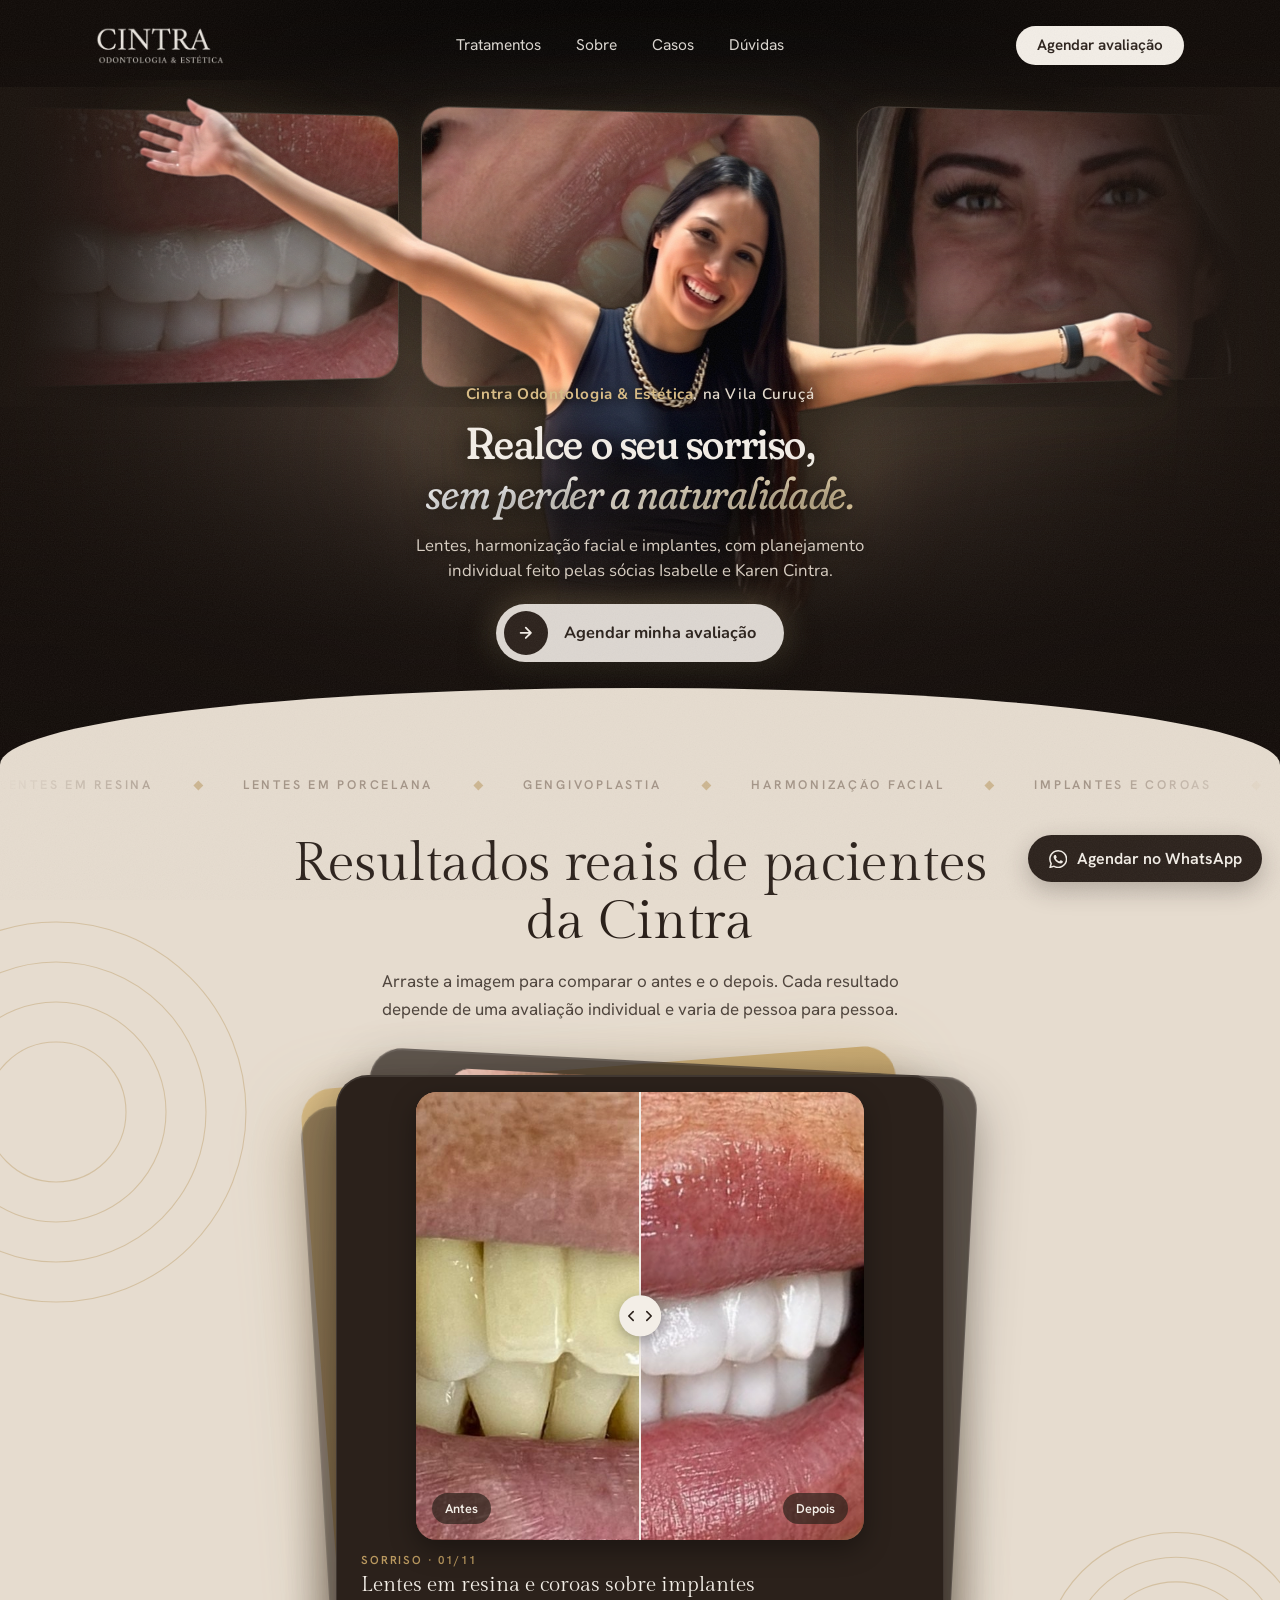
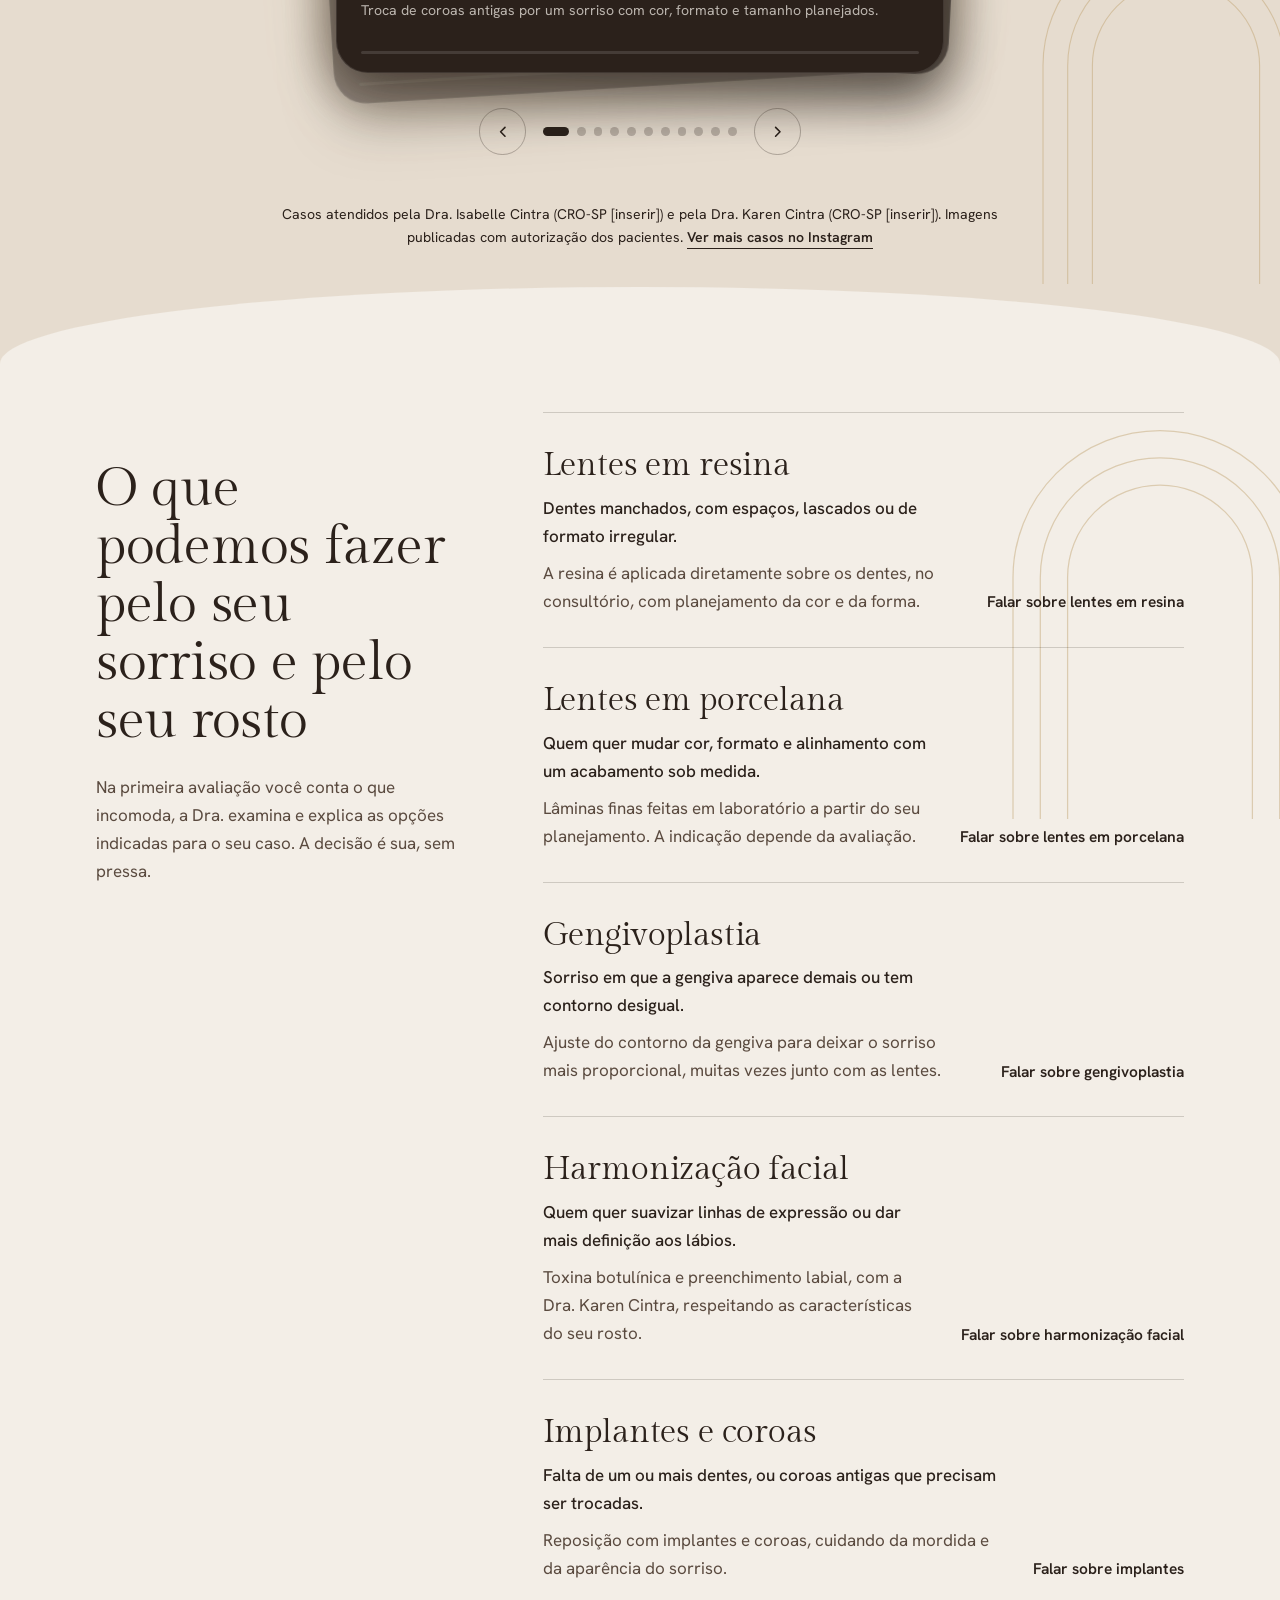
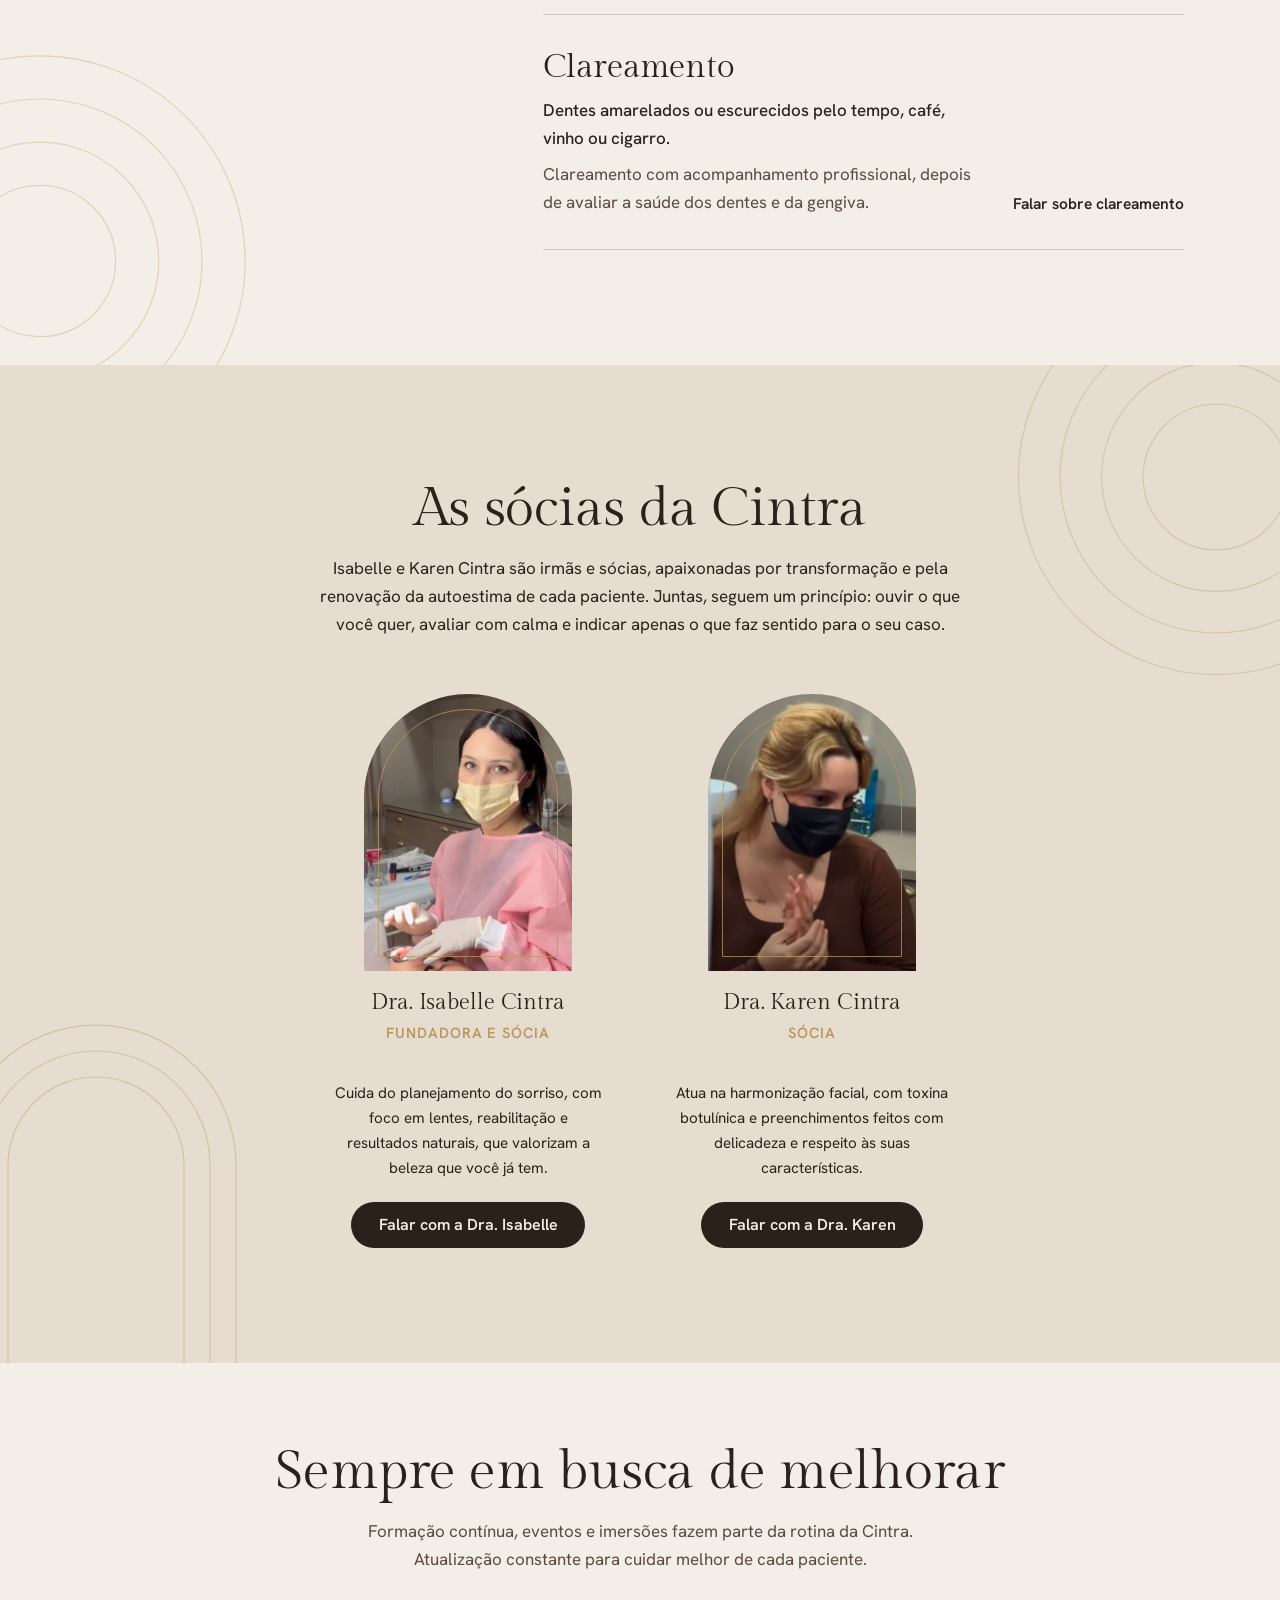
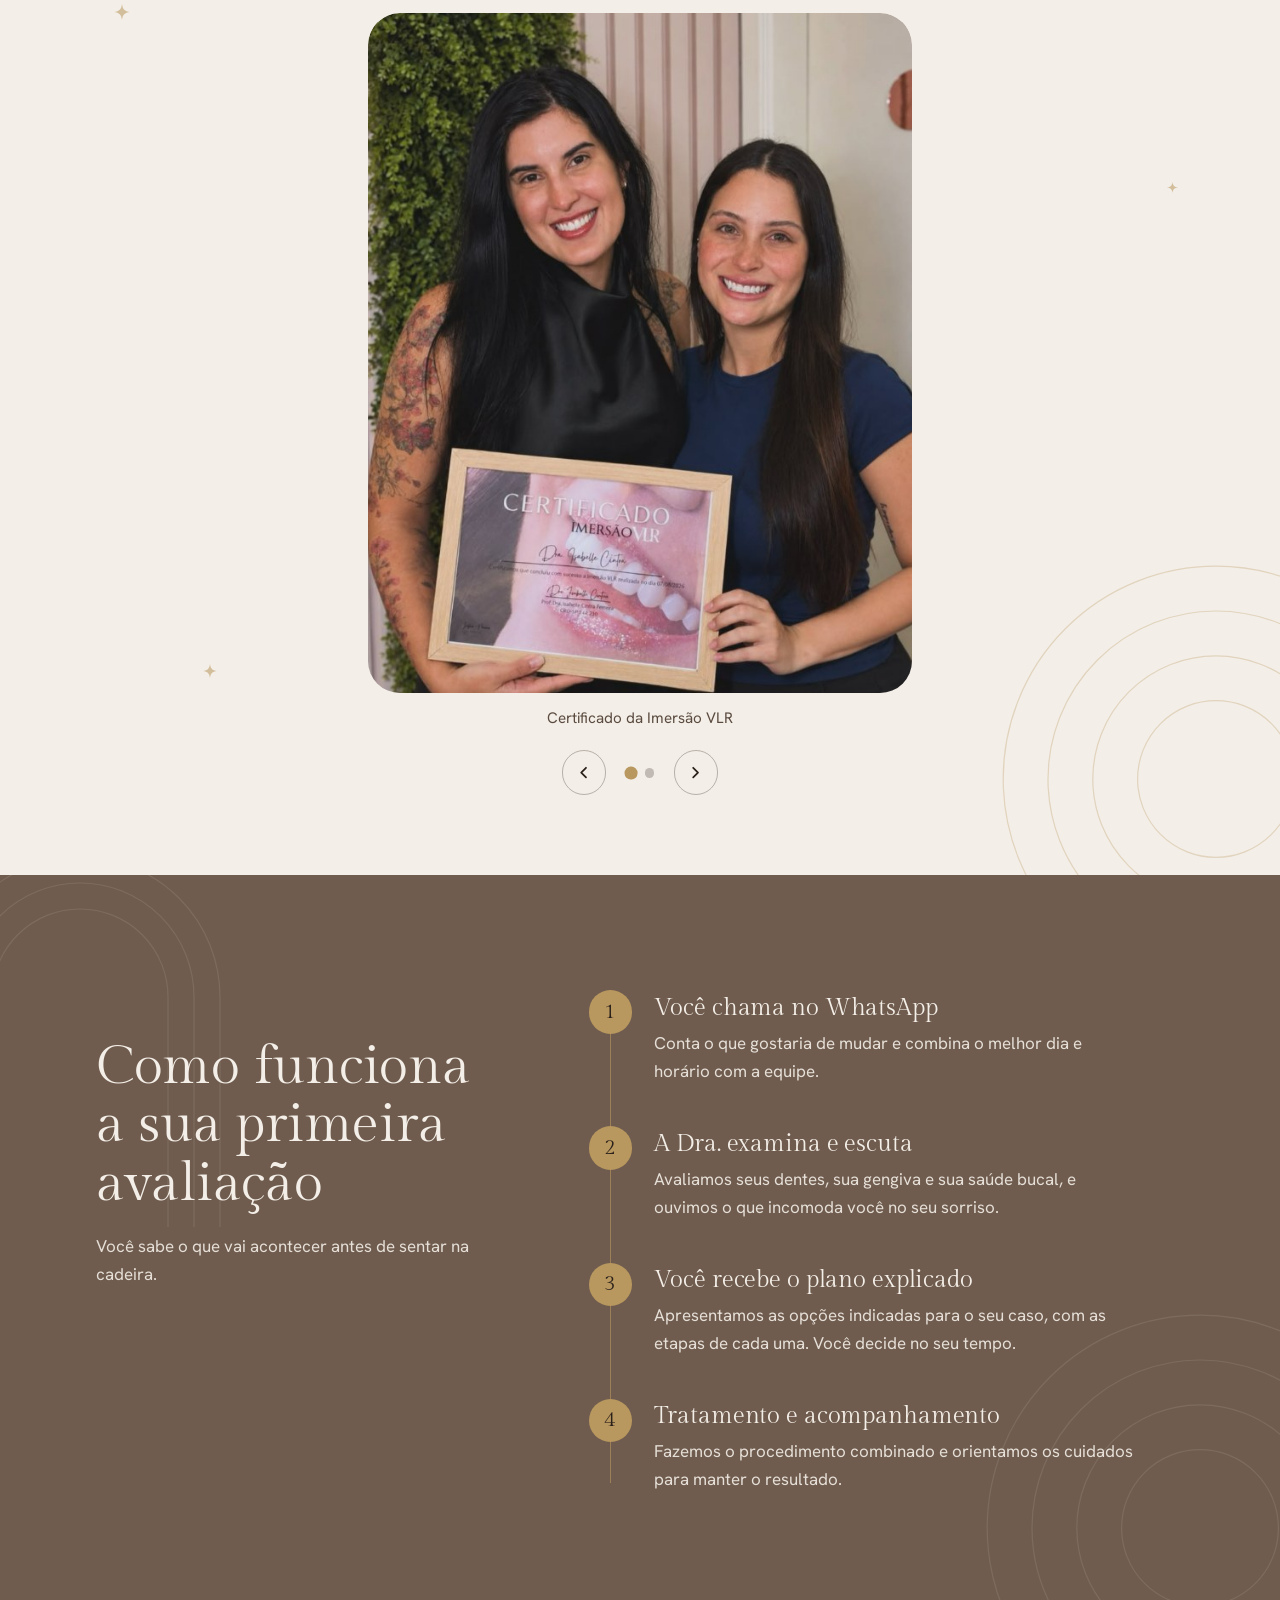
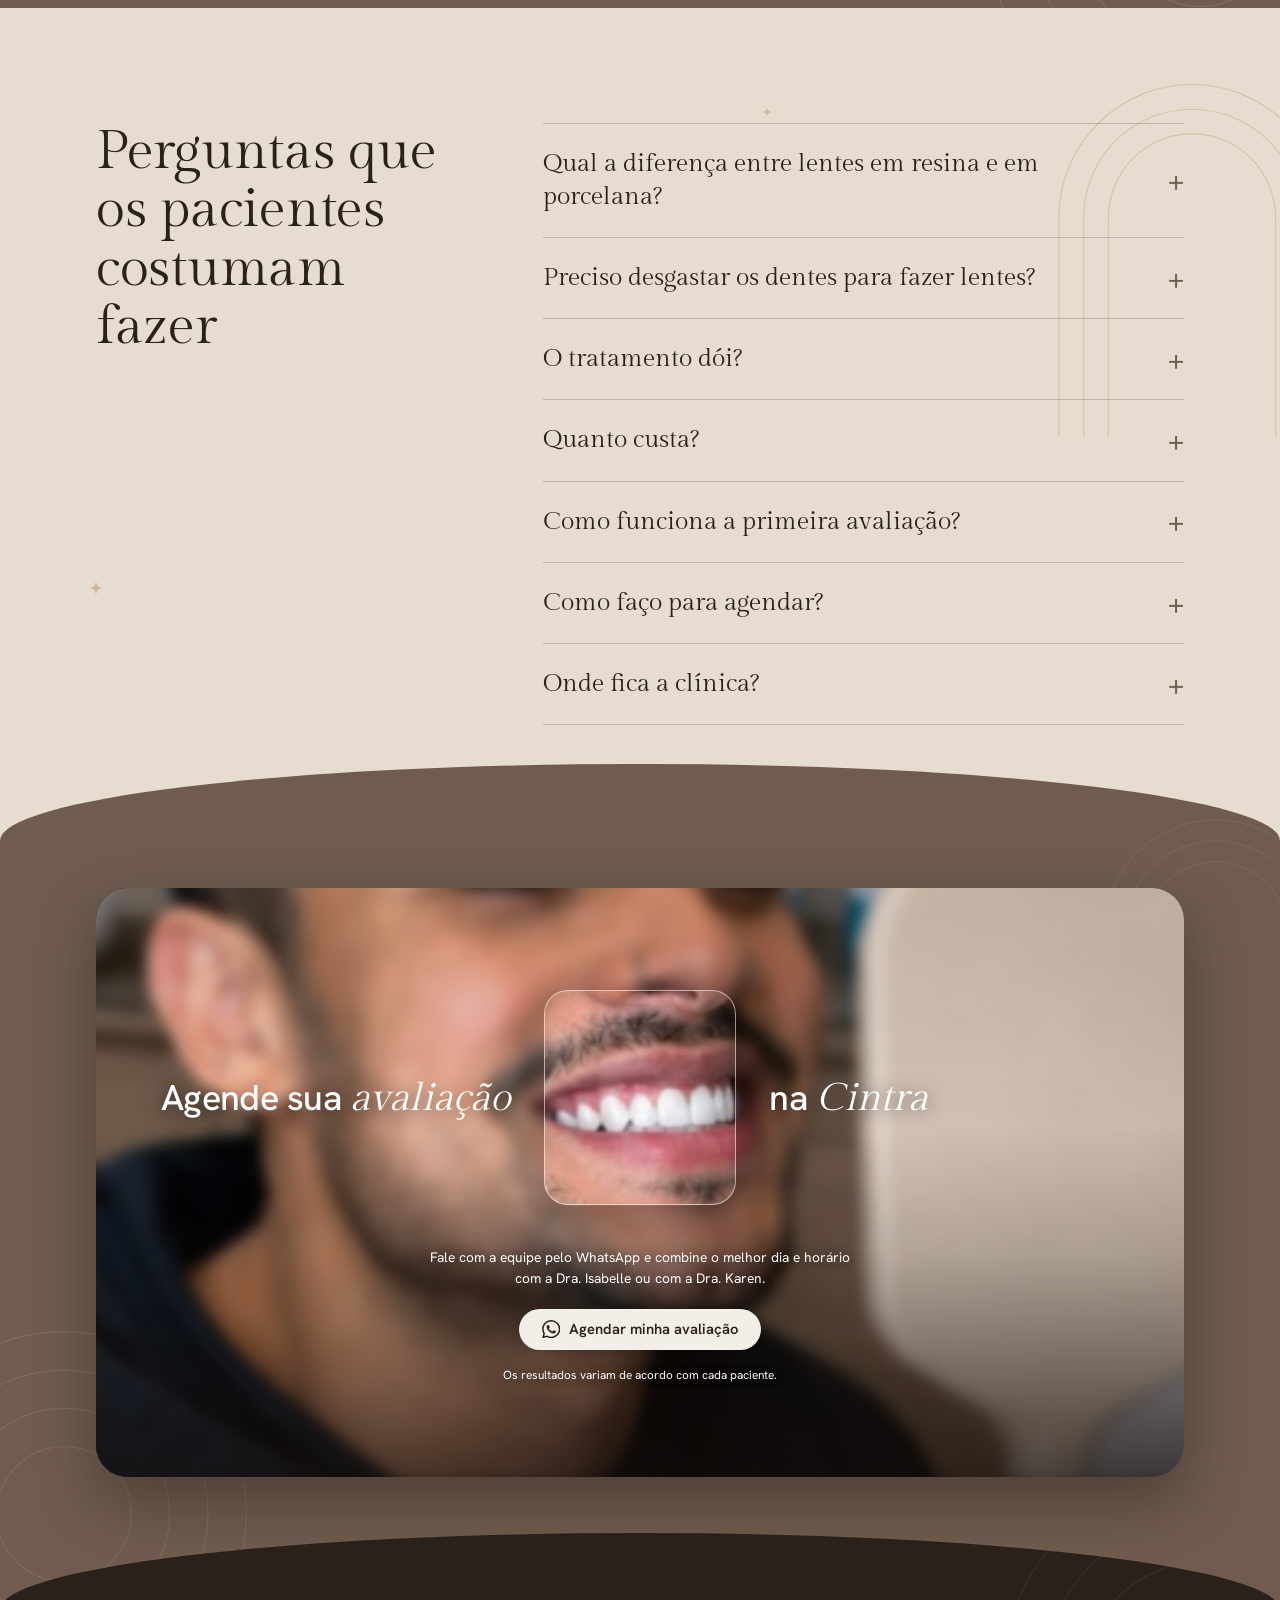
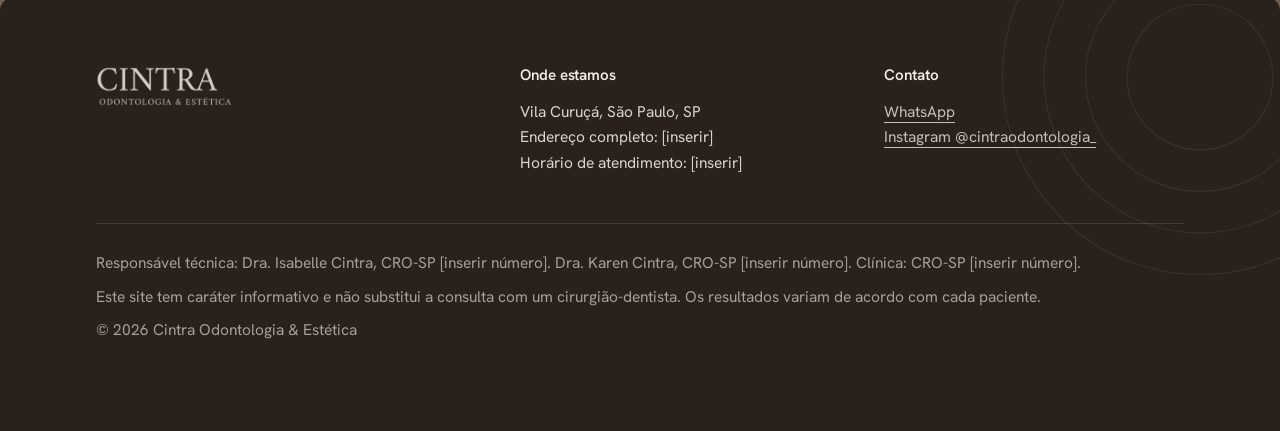
==== index.html @ e8915483 "Add files via upload" ====
<!doctype html>
<html lang="pt-BR">
<head>
<meta charset="utf-8">
<meta name="viewport" content="width=device-width, initial-scale=1">
<title>Cintra Odontologia | Lentes, harmonização e implantes na Vila Curuçá, SP</title>
<meta name="description" content="Cintra Odontologia & Estética na Vila Curuçá, São Paulo. Lentes em resina e porcelana, harmonização facial, implantes e clareamento com a Dra. Isabelle Cintra.">
<meta name="theme-color" content="#6F5C4E">
<meta property="og:title" content="Cintra Odontologia | Lentes, harmonização e implantes">
<meta property="og:description" content="Realce o seu sorriso sem perder a naturalidade. Agende sua avaliação pelo WhatsApp.">
<meta property="og:type" content="website">
<link rel="icon" href="data:image/svg+xml,%3Csvg xmlns='http://www.w3.org/2000/svg' viewBox='0 0 64 64'%3E%3Crect width='64' height='64' rx='32' fill='%236F5C4E'/%3E%3Ctext x='32' y='43' font-size='34' text-anchor='middle' fill='%23F3EEE7' font-family='Georgia,serif'%3EC%3C/text%3E%3C/svg%3E">
<link rel="preconnect" href="https://fonts.googleapis.com">
<link rel="preconnect" href="https://fonts.gstatic.com" crossorigin>
<link href="https://fonts.googleapis.com/css2?family=Gilda+Display&family=Hanken+Grotesk:wght@400;500;600&family=Fraunces:ital,opsz,wght,SOFT@0,9..144,400..600,100;1,9..144,400..500,100&family=Nunito:wght@400;600;700&display=swap" rel="stylesheet">

<script type="application/ld+json">
{
  "@context": "https://schema.org",
  "@type": "Dentist",
  "name": "Cintra Odontologia & Estética",
  "description": "Clínica odontológica com foco em lentes em resina e porcelana, harmonização facial, implantes e clareamento.",
  "founder": { "@type": "Person", "name": "Isabelle Cintra" },
  "employee": [{ "@type": "Person", "name": "Isabelle Cintra", "jobTitle": "Fundadora e sócia" }, { "@type": "Person", "name": "Karen Cintra", "jobTitle": "Sócia" }],
  "address": {
    "@type": "PostalAddress",
    "addressLocality": "São Paulo",
    "addressRegion": "SP",
    "addressCountry": "BR"
  },
  "areaServed": "Vila Curuçá, São Paulo",
  "sameAs": ["https://www.instagram.com/cintraodontologia_/"]
}
</script>

<style>
:root{
  --ivory:#F3EEE7;
  --sand:#E6DCCF;
  --mocha:#6F5C4E;
  --taupe:#8B7765;
  --cocoa:#2B211B;
  --cocoa-soft:#5A4A3F;
  --gold:#B9985F;
  --curve:clamp(2rem, 6vw, 5rem);
  --gutter:clamp(1.25rem, 5vw, 4rem);
  --max:76rem;
  --serif:"Gilda Display", Georgia, "Times New Roman", serif;
  --sans:"Hanken Grotesk", system-ui, -apple-system, "Segoe UI", sans-serif;
}
*{box-sizing:border-box;margin:0;padding:0}
html{scroll-behavior:smooth;-webkit-text-size-adjust:100%}
body{
  font-family:var(--sans);
  font-size:1.0625rem;
  line-height:1.65;
  color:var(--cocoa);
  background:var(--ivory);
  -webkit-font-smoothing:antialiased;
}
img,svg{display:block;max-width:100%}
a{color:inherit}
ul,ol{list-style:none}
:focus-visible{outline:2px solid var(--gold);outline-offset:3px;border-radius:4px}

.wrap{width:100%;max-width:var(--max);margin-inline:auto;padding-inline:var(--gutter)}
h1,h2,h3{font-family:var(--serif);font-weight:400;letter-spacing:-0.005em}
h2{font-size:clamp(2rem, 4.2vw, 3.5rem);line-height:1.08}
h3{line-height:1.2}

/* Botões */
.btn{
  display:inline-flex;align-items:center;justify-content:center;gap:.6rem;
  padding:.95rem 1.7rem;border-radius:999px;
  font:600 1rem/1 var(--sans);text-decoration:none;
  transition:transform .2s ease, background-color .2s ease, color .2s ease;
}
.btn:active{transform:scale(.97)}
.btn-light{background:var(--ivory);color:var(--cocoa)}
.btn-light:hover{background:#fff}
.btn-dark{background:var(--cocoa);color:var(--ivory)}
.btn-dark:hover{background:#40322a}
.btn svg{width:1.15rem;height:1.15rem;fill:currentColor}
.textlink{
  font-weight:600;text-decoration:none;
  background:linear-gradient(currentColor,currentColor) 0 100%/100% 1px no-repeat;
  padding-bottom:.2rem;transition:background-size .25s ease;
}
.textlink:hover{background-size:0 1px;background-position:100% 100%}

/* Cabeçalho */
.site-header{position:absolute;inset:0 0 auto 0;z-index:5;color:var(--ivory)}
.site-header .wrap{display:flex;align-items:center;justify-content:space-between;padding-block:1.6rem}
.brand{text-decoration:none;display:flex;flex-direction:column;line-height:1}
.brand img{display:block;width:8rem;height:auto}
.nav{display:none;gap:2.2rem;font-size:.97rem}
.nav a{text-decoration:none;opacity:.9}
.nav a:hover{opacity:1;text-decoration:underline;text-underline-offset:.35rem}
@media(min-width:900px){.nav{display:flex}}
.site-header .btn{padding:.75rem 1.3rem;font-size:.95rem}
@media(max-width:480px){
  .brand img{width:6.6rem}
  .site-header .btn{padding:.7rem 1rem;font-size:.88rem}
}

/* Hero (vitrine) */
.hero{
  --glow:#D9BC85;
  position:relative;--pw:clamp(760px,84vw,1500px);--lift:5rem;min-height:calc(var(--pw)*.5625 + var(--lift) + 5rem);display:flex;flex-direction:column;justify-content:flex-end;align-items:center;
  background:linear-gradient(180deg,#000 0%,rgba(0,0,0,.9) 7%,rgba(0,0,0,.45) 20%,rgba(0,0,0,0) 42%),radial-gradient(circle at 50% 22%,#43342A 0%,#2B211B 55%,#1A130F 100%);
  color:var(--ivory);overflow:hidden;
  padding:0 0 calc(var(--curve) + 1.6rem);
  isolation:isolate;
}
.hero-vignette{position:absolute;inset:0;z-index:4;pointer-events:none;background:radial-gradient(circle at center,transparent 30%,rgba(20,13,9,.75) 85%)}
.hero-lines{position:absolute;inset:0;z-index:1;pointer-events:none;opacity:.5;
  background-image:linear-gradient(rgba(243,238,231,.035) 1px,transparent 1px),linear-gradient(90deg,rgba(243,238,231,.035) 1px,transparent 1px);
  background-size:64px 64px;-webkit-mask-image:radial-gradient(ellipse at 50% 45%,#000 15%,transparent 70%);mask-image:radial-gradient(ellipse at 50% 45%,#000 15%,transparent 70%)}
.hero-cards{position:absolute;bottom:calc(var(--pw)*.5625*.46 + var(--lift));left:0;width:100%;height:20rem;z-index:2;perspective:1200px;overflow:hidden;display:flex;align-items:center}
.hero-cards::before,.hero-cards::after{content:"";position:absolute;top:0;bottom:0;width:18%;z-index:3;pointer-events:none}
.hero-cards::before{left:0;background:linear-gradient(90deg,#2B211B 8%,transparent)}
.hero-cards::after{right:0;background:linear-gradient(-90deg,#2B211B 8%,transparent)}
.hero-track{display:flex;gap:1.75rem;width:max-content;padding:2rem 0;animation:heroStream 40s linear infinite;transform-style:preserve-3d}
.hero-track:hover{animation-play-state:paused}
@keyframes heroStream{to{transform:translateX(calc(-50% - .875rem))}}
.hero-card{width:25rem;height:17rem;flex-shrink:0;border-radius:1.6rem;overflow:hidden;background:#3a2d25;
  border:1px solid rgba(243,238,231,.16);box-shadow:0 1.3rem 2.6rem -.6rem rgba(0,0,0,.8),0 0 1.6rem rgba(185,152,95,.14);
  transform:perspective(1000px) rotateY(6deg)}
.hero-card img{width:100%;height:100%;object-fit:cover;filter:brightness(.92) contrast(1.04)}
.hero-glow{position:absolute;inset:0;z-index:3;pointer-events:none}
.hero-glow i{position:absolute;left:50%;top:60%;transform:translate(-50%,-50%);border-radius:50%}
.hero-glow .g1{width:46rem;height:36rem;background:radial-gradient(ellipse 50% 48%,rgba(217,188,133,.55) 0%,rgba(185,152,95,.30) 35%,rgba(111,92,78,.10) 60%,transparent 72%);filter:blur(50px);animation:glowPulse 6s ease-in-out infinite alternate}
.hero-glow .g2{width:80rem;max-width:100vw;height:58rem;background:radial-gradient(ellipse 60% 52%,rgba(139,119,101,.38) 0%,rgba(111,92,78,.2) 40%,transparent 76%);filter:blur(75px)}
@keyframes glowPulse{from{opacity:.85;transform:translate(-50%,-50%) scale(.96)}to{opacity:1;transform:translate(-50%,-50%) scale(1.06)}}
.hero-people{position:absolute;bottom:var(--lift);left:50%;transform:translateX(-50%);width:var(--pw);aspect-ratio:1920/1080;z-index:5;pointer-events:none}
.hero-people img{width:100%;height:100%;object-fit:contain;object-position:bottom center;position:relative;
  filter:contrast(1.04) saturate(1.04) drop-shadow(0 0 1px rgba(0,0,0,.55)) drop-shadow(0 1.4rem 2.6rem rgba(8,5,3,.75)) drop-shadow(0 0 3rem rgba(217,188,133,.22));
  -webkit-mask-image:linear-gradient(to bottom,#000 72%,transparent 99%);mask-image:linear-gradient(to bottom,#000 72%,transparent 99%)}
.hero-people::before{content:"";position:absolute;left:28%;right:28%;top:4%;bottom:0;z-index:-1;pointer-events:none;
  background:radial-gradient(ellipse at 50% 48%,rgba(10,6,4,.78) 0%,rgba(10,6,4,.4) 42%,transparent 72%);filter:blur(12px)}

.hero-fade{position:absolute;left:0;right:0;bottom:0;height:calc(var(--pw)*.5625*.5 + 2rem);z-index:6;pointer-events:none;background:linear-gradient(to top,rgba(18,12,9,.96) 0%,rgba(18,12,9,.86) 40%,rgba(18,12,9,.45) 72%,rgba(18,12,9,0) 100%)}
.hero-content{position:relative;z-index:10;width:100%;max-width:82rem;padding-inline:var(--gutter);display:flex;flex-direction:column;align-items:center}
.hero-main{display:flex;flex-direction:column;align-items:center;text-align:center;margin-bottom:0}
.hero-kicker{font:600 .95rem/1.4 "Nunito",var(--sans);letter-spacing:.04em;color:#E6DCCF;margin-bottom:.8rem;text-shadow:0 2px 10px rgba(0,0,0,.8)}
.hero-kicker b{color:var(--glow);font-weight:700}
.hero h1{font-family:"Fraunces",var(--serif);font-variation-settings:"SOFT" 100,"opsz" 144;font-weight:500;
  font-size:clamp(2rem,3.5vw,3.3rem);line-height:1.1;letter-spacing:-.01em;max-width:52rem;margin-bottom:1rem;text-shadow:0 4px 25px rgba(0,0,0,.9)}
.hero h1 em{font-style:italic;font-weight:400;background:linear-gradient(135deg,#fff 20%,#E4CC9C 100%);-webkit-background-clip:text;background-clip:text;-webkit-text-fill-color:transparent}
.hero-sub{max-width:46rem;text-wrap:balance;margin:0 0 1.3rem;color:#D9CFC3;font:400 1.05rem/1.5 "Nunito",var(--sans);text-shadow:0 2px 12px rgba(0,0,0,.8)}
.hero-cta{display:inline-flex;align-items:center;gap:1rem;padding:.45rem 1.8rem .45rem .5rem;border-radius:999px;background:rgba(243,238,231,.9);color:var(--cocoa);
  font:700 1.02rem/1 "Nunito",var(--sans);text-decoration:none;box-shadow:0 1rem 2.2rem rgba(0,0,0,.55),0 0 2rem rgba(217,188,133,.35);transition:transform .3s,box-shadow .3s,background .3s}
.hero-cta:hover{background:#fff;transform:translateY(-3px)}
.hero-cta .ic{width:2.75rem;height:2.75rem;border-radius:50%;background:var(--cocoa);color:var(--ivory);display:grid;place-items:center;transition:background .3s,transform .3s}
.hero-cta:hover .ic{background:var(--gold);transform:rotate(45deg)}
.hero-cta .ic svg{width:1.1rem;height:1.1rem}
.hero-bottom{display:none;width:100%;justify-content:space-between;align-items:flex-end;gap:2rem}
.hero-bottom p{font:400 .92rem/1.5 "Nunito",var(--sans);color:#C9BCAE;max-width:16rem}
.hero-bottom .l{border-left:2px solid rgba(185,152,95,.7);padding-left:.9rem}
.hero-bottom .r{border-right:2px solid rgba(185,152,95,.7);padding-right:.9rem;text-align:right;font-style:italic;max-width:20rem}
@media(max-width:900px){
  .hero-bottom{display:none}
  .hero{--pw:106vw;--top:5rem;min-height:calc(var(--top) + var(--pw)*.5625*.49 + 26rem)}
  .hero-people{bottom:auto;top:var(--top);width:106vw;left:50%}
  .hero-cards{bottom:auto;top:calc(var(--top) + var(--pw)*.5625*.12);height:10rem;perspective:800px}
  .hero-card{width:12.5rem;height:8.4rem;border-radius:1.1rem}
  .hero-track{gap:.8rem;animation-duration:30s}
  .hero-fade{height:66%;background:linear-gradient(to top,rgba(18,12,9,.97) 0%,rgba(18,12,9,.92) 45%,rgba(18,12,9,.55) 75%,rgba(18,12,9,0) 100%)}
  .hero-glow .g1{width:26rem;height:26rem;top:30%}
  .hero-glow .g2{width:34rem;height:34rem;top:30%}
  .hero h1{font-size:clamp(1.7rem,7.2vw,2.4rem);max-width:21rem;margin-bottom:1rem}
  .hero-sub{font-size:.98rem;margin-bottom:1.2rem}
  .hero-cta{font-size:.92rem}.hero-cta .ic{width:2.4rem;height:2.4rem}
}
@media (prefers-reduced-motion:reduce){.hero-track,.hero-glow .g1{animation:none}}

.arch{
  position:relative;width:min(100%, 26rem);aspect-ratio:3/4;margin-inline:auto;
  border-radius:999px 999px 0 0;
  background:linear-gradient(165deg,#B6A08D 0%,#8D7767 45%,#5C4A3E 100%);
}
.arch::after{
  content:"";position:absolute;inset:.9rem;border-radius:999px 999px 0 0;
  border:1px solid rgba(185,152,95,.75);pointer-events:none;
}

/* Curvas (o sorriso) */
.curved{
  position:relative;z-index:1;margin-top:calc(var(--curve) * -1);
  border-radius:50% 50% 0 0 / var(--curve) var(--curve) 0 0;
}

section{padding-block:clamp(4.5rem, 9vw, 8rem)}

/* Tratamentos */
.treatments{background:var(--ivory);padding-top:calc(var(--curve) + 3rem)}
.treat-grid{display:grid;gap:3rem}
@media(min-width:900px){
  .treat-grid{grid-template-columns:.8fr 1.4fr;gap:5rem}
  .treat-intro{position:sticky;top:3rem;align-self:start}
}
.treat-intro p{margin-top:1.4rem;color:var(--cocoa-soft);max-width:26rem}
.svc{
  position:relative;display:grid;gap:1rem 2rem;
  grid-template-columns:1fr;
  padding:2rem 0;text-decoration:none;
  border-top:1px solid rgba(43,33,27,.18);
}
li:last-child > .svc{border-bottom:1px solid rgba(43,33,27,.18)}
@media(min-width:640px){.svc{grid-template-columns:1fr auto;align-items:end}}
.svc h3{font-size:clamp(1.55rem, 2.6vw, 2.1rem);transition:color .2s ease}
.svc p{margin-top:.55rem;color:var(--cocoa-soft);max-width:36rem}
.svc .svc-for{color:var(--cocoa);font-weight:500}
.svc-cta{font-weight:600;font-size:.97rem;white-space:nowrap}
.svc::after{
  content:"";position:absolute;left:0;top:-1px;height:1px;width:100%;
  background:var(--gold);transform:scaleX(0);transform-origin:left;
  transition:transform .35s ease;
}
.svc:hover::after,.svc:focus-visible::after{transform:scaleX(1)}
.svc:hover h3{color:var(--mocha)}

/* Sobre */
.about{background:var(--sand)}
.about-grid{display:grid;gap:3.5rem;align-items:center}
@media(min-width:900px){.about-grid{grid-template-columns:.85fr 1.15fr;gap:6rem}}
.about .arch{background:linear-gradient(170deg,#C9B7A4 0%,#9C8672 55%,#6F5C4E 100%)}
.about .slot-label{color:var(--ivory)}
.about h2{margin-bottom:.6rem}
.about .role{color:var(--cocoa-soft);margin-bottom:2rem}
.about p + p{margin-top:1.2rem}
.about .body{max-width:34rem}
.about-head{max-width:42rem;margin:0 auto 3.5rem;text-align:center}
.about-head h2{margin-bottom:1rem}
.partners{display:grid;grid-template-columns:1fr 1fr;gap:1.2rem;max-width:40rem;margin-inline:auto}
@media(min-width:700px){.partners{gap:3rem}}
.partner{text-align:center;display:flex;flex-direction:column;align-items:center}
.partner .arch{width:min(100%,13rem);margin-bottom:1.2rem}
.partner h3{font:400 1.35rem/1.15 var(--serif)}
.partner .role{color:var(--gold);letter-spacing:.06em;font-size:.92rem;margin:.35rem 0 1rem;text-transform:uppercase;font-weight:600}
.partner p:not(.role){max-width:17rem;margin-bottom:1.3rem;font-size:.95rem}
@media(max-width:600px){.partner h3{font-size:1.1rem}.partner .role{font-size:.7rem;letter-spacing:.04em}.partner p:not(.role){font-size:.84rem}.partner .btn{padding:.75rem .9rem;font-size:.82rem;text-align:center;line-height:1.2}}
.partner .btn{margin-top:auto}

/* Casos: carrossel 3D empilhado */
.cases{background:var(--sand);color:var(--cocoa);padding-top:calc(var(--curve) + 0rem);overflow:hidden}
.cases-head{display:grid;gap:1rem;margin:3.2rem auto 3.2rem;text-align:center;max-width:44rem}
.cases-head p{opacity:.8;margin-inline:auto;max-width:34rem}
.ba-static{cursor:default}
.ba{
  --position:50%;
  position:relative;aspect-ratio:var(--ar,1/1);border-radius:2rem;overflow:hidden;
  background:linear-gradient(170deg,#8D7767 0%,#5C4A3E 100%);
  user-select:none;-webkit-user-select:none;cursor:ew-resize;touch-action:pan-y;
}
.ba img{position:absolute;inset:0;width:100%;height:100%;object-fit:cover;pointer-events:none;-webkit-user-drag:none}
.ba .ba-before{clip-path:polygon(0 0,var(--position) 0,var(--position) 100%,0 100%)}
.ba-pill{
  position:absolute;bottom:1rem;z-index:3;pointer-events:none;
  background:rgba(43,33,27,.7);color:var(--ivory);
  font-size:.8rem;font-weight:600;padding:.3rem .8rem;border-radius:999px;
}
.ba-pill.l{left:1rem}.ba-pill.r{right:1rem}
.ba-line{
  position:absolute;top:0;bottom:0;left:var(--position);width:2px;
  background:var(--ivory);transform:translateX(-50%);z-index:4;pointer-events:none;
}
.ba-knob{
  position:absolute;top:50%;left:50%;width:2.6rem;height:2.6rem;border-radius:50%;
  background:var(--ivory);color:var(--cocoa);transform:translate(-50%,-50%);
  display:flex;align-items:center;justify-content:center;
  box-shadow:0 4px 16px rgba(0,0,0,.35);
}
.ba-knob svg{width:1.1rem;height:1.1rem;stroke:currentColor;fill:none;stroke-width:2.2;stroke-linecap:round;stroke-linejoin:round}
.ba input{position:absolute;inset:0;width:100%;height:100%;opacity:0;cursor:ew-resize;z-index:5;margin:0}
.ba.dragging .ba-knob{transform:translate(-50%,-50%) scale(1.1)}
.cases-foot{margin-top:3rem;font-size:.88rem;opacity:.7;max-width:46rem;margin-inline:auto;text-align:center}
.cases-foot a{opacity:1}

.marquee{position:absolute;top:calc(var(--curve) + .9rem);left:0;right:0;overflow:hidden;opacity:.55;pointer-events:none;
  -webkit-mask-image:linear-gradient(90deg,transparent,#000 15%,#000 85%,transparent);mask-image:linear-gradient(90deg,transparent,#000 15%,#000 85%,transparent)}
.marquee-track{display:flex;gap:2.6rem;width:max-content;animation:mq 50s linear infinite}
.marquee span{display:inline-flex;align-items:center;gap:2.6rem;font:600 .78rem/1 var(--sans);letter-spacing:.22em;text-transform:uppercase;color:var(--mocha);white-space:nowrap}
.marquee span::after{content:"";width:.42rem;height:.42rem;background:var(--gold);transform:rotate(45deg)}
@keyframes mq{to{transform:translateX(-50%)}}
.cases .wrap{padding-top:1.2rem}

.deck{--stage-h:clamp(17rem,52svh,28rem);position:relative;width:min(100%,38rem);margin:0 auto;height:calc(var(--stage-h) + 9.4rem);perspective:1400px;outline:none}
.deck-backdrop{position:absolute;inset:0;border-radius:2rem;background:linear-gradient(135deg,#D9BC85 0%,#B9985F 100%);
  transform:translate(-1.3rem,-.9rem) rotate(-4.5deg) scale(.98);filter:drop-shadow(0 1rem 2.2rem rgba(185,152,95,.4));transition:background .6s,transform .6s cubic-bezier(.16,1,.3,1)}
.deck[data-accent="taupe"] .deck-backdrop{background:linear-gradient(135deg,#B49A86 0%,#7A6454 100%);filter:drop-shadow(0 1rem 2.2rem rgba(111,92,78,.4))}
.deck-cards{position:relative;width:100%;height:100%;z-index:2}
.deck-card{position:absolute;inset:0;border-radius:2rem;background:var(--cocoa);color:var(--ivory);padding:1rem 1rem 1.1rem;display:flex;flex-direction:column;gap:.9rem;
  box-shadow:0 1.4rem 3.2rem rgba(20,13,9,.45),inset 0 1px 0 rgba(255,255,255,.1);border:1px solid rgba(255,255,255,.1);
  opacity:0;visibility:hidden;transform:translate3d(0,0,-90px) scale(.9);
  transition:transform .7s cubic-bezier(.16,1,.3,1),opacity .6s ease,visibility 0s .7s;cursor:pointer}
.deck-card.active{opacity:1;visibility:visible;z-index:10;transform:rotateY(var(--tx,0deg)) rotateX(var(--ty,0deg));cursor:default;transition:transform .7s cubic-bezier(.16,1,.3,1),opacity .6s ease,visibility 0s}
.deck-card.next{opacity:.7;visibility:visible;z-index:5;transform:translate3d(1.2rem,-.8rem,-30px) rotate(3deg);background:#231a15;transition:transform .7s cubic-bezier(.16,1,.3,1),opacity .6s ease,visibility 0s}
.deck-card.prev{opacity:.4;visibility:visible;z-index:2;transform:translate3d(-1.2rem,.9rem,-60px) rotate(-3.5deg);background:#1c1410;transition:transform .7s cubic-bezier(.16,1,.3,1),opacity .6s ease,visibility 0s}
.deck-card:not(.active) *{pointer-events:none}
.deck-card:not(.active){pointer-events:auto}
.deck-card:not(.active):hover{opacity:.9}
.dk-stage{height:var(--stage-h);display:flex;align-items:center;justify-content:center}
.deck-card .ba{width:min(100%,calc(var(--stage-h)*var(--arn,1)));border-radius:1.3rem;box-shadow:0 .6rem 1.6rem rgba(0,0,0,.35)}
.dk-cap{display:flex;flex-direction:column;gap:.2rem;padding:0 .5rem;text-align:left}
.dk-cap small{font:600 .72rem/1 var(--sans);letter-spacing:.16em;text-transform:uppercase;color:var(--gold)}
.dk-cap b{font:400 1.3rem/1.2 var(--serif);margin-top:.25rem}
.dk-cap span{font-size:.88rem;opacity:.72;line-height:1.4;display:-webkit-box;-webkit-line-clamp:2;-webkit-box-orient:vertical;overflow:hidden}
.dk-prog{height:3px;border-radius:99px;background:rgba(255,255,255,.12);overflow:hidden;margin:auto .5rem 0}
.dk-prog i{display:block;height:100%;width:0;background:linear-gradient(90deg,#D9BC85,#B9985F);box-shadow:0 0 10px rgba(217,188,133,.7);border-radius:99px}
.deck-ctrl{display:flex;align-items:center;justify-content:center;gap:1.1rem;margin-top:2.2rem}
.deck-arrow{width:2.9rem;height:2.9rem;border-radius:50%;border:1px solid rgba(43,33,27,.3);background:transparent;color:var(--cocoa);display:grid;place-items:center;cursor:pointer;transition:background .3s,color .3s,transform .3s}
.deck-arrow:hover{background:var(--cocoa);color:var(--ivory);transform:scale(1.06)}
.deck-arrow svg{width:1.1rem;height:1.1rem;stroke:currentColor;fill:none;stroke-width:2.2;stroke-linecap:round;stroke-linejoin:round}
.deck-dots{display:flex;align-items:center;gap:.5rem}
.deck-dots button{width:.55rem;height:.55rem;border-radius:50%;border:0;padding:0;background:rgba(43,33,27,.25);cursor:pointer;transition:width .4s,background .3s}
.deck-dots button.on{width:1.6rem;border-radius:99px;background:var(--cocoa)}
@media(max-width:600px){
  .deck{--stage-h:clamp(16rem,46svh,24rem);width:calc(100% - 1.6rem);height:calc(var(--stage-h) + 9.6rem)}
  .deck-backdrop{transform:translate(-.6rem,-.5rem) rotate(-4deg) scale(.98)}
  .deck-card.next{transform:translate3d(.5rem,-.4rem,-15px) rotate(2deg)}
  .deck-card.prev{transform:translate3d(-.5rem,.5rem,-30px) rotate(-2deg)}
  .deck-card{border-radius:1.5rem;padding:.75rem .75rem 1rem}
  .dk-cap b{font-size:1.15rem}
  .deck-dots{gap:.4rem}.deck-dots button{width:.45rem;height:.45rem}.deck-dots button.on{width:1.2rem}
}
@media(prefers-reduced-motion:reduce){.marquee-track{animation:none}}

/* Fotos reais nas curvas */
.arch{overflow:hidden}
.arch img{position:absolute;inset:0;width:100%;height:100%;object-fit:cover;object-position:center 18%}
.arch::after{z-index:1}

/* Equipe */
.growth{padding:5rem 0;background:var(--ivory)}
.growth h2{text-align:center}
.growth .lead{text-align:center;max-width:36rem;margin:1rem auto 2.5rem;color:var(--cocoa-soft)}
.gcar{max-width:34rem;margin-inline:auto}
.gcar-track{display:flex;overflow-x:auto;scroll-snap-type:x mandatory;scroll-behavior:smooth;gap:1rem;-webkit-overflow-scrolling:touch;scrollbar-width:none;border-radius:2rem}
.gcar-track::-webkit-scrollbar{display:none}
.gcar-track:focus-visible{outline:2px solid var(--gold);outline-offset:4px}
.gslide{flex:0 0 100%;scroll-snap-align:center;margin:0}
.gslide img{width:100%;aspect-ratio:4/5;object-fit:cover;object-position:center 30%;border-radius:2rem;display:block}
.gslide figcaption{margin-top:.8rem;text-align:center;font-size:.95rem;color:var(--cocoa-soft)}
.gcar-nav{display:flex;align-items:center;justify-content:center;gap:1.2rem;margin-top:1.2rem}
.gcar-nav>button{width:2.8rem;height:2.8rem;border-radius:50%;border:1px solid rgba(43,33,27,.3);background:transparent;color:var(--cocoa);display:grid;place-items:center;cursor:pointer;transition:background .2s,color .2s}
.gcar-nav>button:hover{background:var(--cocoa);color:var(--ivory)}
.gcar-nav svg{width:1.2rem;height:1.2rem}
.gdots{display:flex;gap:.6rem}
.gdots button{width:.6rem;height:.6rem;border-radius:50%;border:0;padding:0;background:rgba(43,33,27,.25);cursor:pointer;transition:background .2s,transform .2s}
.gdots button.on{background:var(--gold);transform:scale(1.3)}
.team{margin-top:2.6rem;padding-top:1.6rem;border-top:1px solid rgba(43,33,27,.2);display:flex;align-items:center;gap:1.1rem}
.team img{width:5rem;height:5rem;border-radius:50%;object-fit:cover}
.team b{display:block;font:400 1.3rem/1.2 var(--serif)}
.team span{font-size:.95rem;color:var(--cocoa-soft)}

/* Atendimento */
.process{background:var(--mocha);color:var(--ivory)}
.process-grid{display:grid;gap:3rem}
@media(min-width:900px){.process-grid{grid-template-columns:.8fr 1.2fr;gap:6rem}.process-intro{position:sticky;top:3rem;align-self:start}}
.process-intro p{margin-top:1.2rem;opacity:.9;max-width:24rem}
.steps{position:relative;display:grid;gap:2.6rem}
.steps::before{content:"";position:absolute;left:1.35rem;top:.6rem;bottom:.6rem;width:1px;background:rgba(185,152,95,.6)}
.steps li{position:relative;display:grid;grid-template-columns:2.7rem 1fr;gap:1.4rem;align-items:start}
.steps .n{width:2.7rem;height:2.7rem;border-radius:50%;background:var(--gold);color:var(--cocoa);display:grid;place-items:center;font:400 1.3rem/1 var(--serif);position:relative;z-index:1}
.steps h3{font-size:1.5rem;margin:.2rem 0 .4rem}
.steps p{opacity:.9;max-width:30rem}

/* Dúvidas */
.faq{background:var(--sand)}
.faq-grid{display:grid;gap:3rem}
@media(min-width:900px){.faq-grid{grid-template-columns:.8fr 1.4fr;gap:5rem}}
.faq details{border-top:1px solid rgba(43,33,27,.22)}
.faq details:last-child{border-bottom:1px solid rgba(43,33,27,.22)}
.faq summary{
  list-style:none;cursor:pointer;display:flex;justify-content:space-between;gap:1.5rem;align-items:center;
  padding:1.5rem 0;font:400 clamp(1.25rem,2vw,1.55rem)/1.3 var(--serif);
}
.faq summary::-webkit-details-marker{display:none}
.faq summary::after{
  content:"+";font:400 1.8rem/1 var(--sans);color:var(--mocha);
  transition:transform .25s ease;flex:none;
}
.faq details[open] summary::after{transform:rotate(45deg)}
.faq details p{padding:0 3rem 1.7rem 0;color:var(--cocoa-soft);max-width:38rem}

/* CTA final: foco no sorriso, tudo dentro do cartão de imagem */
.cta{background:var(--mocha);color:#fff;text-align:center;padding-top:calc(var(--curve) + 3rem);padding-bottom:calc(var(--curve) + 3.5rem)}
.cta-card{position:relative;isolation:isolate;overflow:hidden;border-radius:2rem;min-height:clamp(30rem,46vw,40rem);
  display:flex;flex-direction:column;justify-content:center;gap:2.6rem;padding:3rem 2rem 2.4rem;background:var(--cocoa);box-shadow:0 1.6rem 3.6rem rgba(20,13,9,.35)}
.cta-bg{position:absolute;inset:0;z-index:-1;background:var(--cocoa);overflow:hidden}
.cta-bg img{position:absolute;max-width:none;width:100%;height:100%;object-fit:cover;left:0;top:0}
.cta-blurred{filter:blur(7px)}
.cta-blur{position:absolute;inset:0;background:linear-gradient(180deg,rgba(20,13,9,.16) 0%,rgba(20,13,9,.05) 40%,rgba(20,13,9,.2) 62%,rgba(20,13,9,.75) 100%)}
.cta-sharp{display:none}
.cta-card.fx .cta-sharp{display:block}
.cta-ring{position:absolute;display:none;border:1px solid rgba(255,255,255,.55);background:rgba(255,255,255,.05);box-shadow:0 1.2rem 3rem rgba(0,0,0,.3);pointer-events:none}
.cta-card.fx .cta-ring{display:block}
.cta-card.fx .cta-window{border-color:transparent;box-shadow:none}
.cta-card.fx .cta-window img{opacity:0}
.cta-stage{display:grid;grid-template-columns:minmax(0,1fr) auto minmax(0,1fr);align-items:center;gap:clamp(.7rem,2.6vw,2.6rem)}
.cta h2{font:500 clamp(1.05rem,2.8vw,2.6rem)/1.12 var(--sans);letter-spacing:-.015em;margin:0;text-shadow:0 2px 18px rgba(0,0,0,.55);text-wrap:balance}
.cta h2 em{font:italic 400 1.08em/1 var(--serif);letter-spacing:0}
.cta-l{text-align:right}.cta-r{text-align:left}
.cta-window{margin:0;width:clamp(6.6rem,15vw,14.5rem);aspect-ratio:1/1.12;border-radius:1.2rem;overflow:hidden;border:1px solid rgba(255,255,255,.55)}
.cta-window img{width:100%;height:100%;object-fit:cover;display:block}
.cta-foot{display:flex;flex-direction:column;align-items:center}
.cta .btn{padding:.7rem 1.4rem;font-size:.92rem}
.cta p{margin:0 auto 1.2rem;max-width:27rem;font-size:.86rem;line-height:1.55;opacity:.92;text-shadow:0 1px 12px rgba(0,0,0,.6)}
.cta-note{display:block;margin-top:1rem;font-size:.74rem;opacity:.78;text-shadow:0 1px 10px rgba(0,0,0,.6)}
@media(max-width:600px){
  .cta{padding-inline:0}
  .cta-card{border-radius:1.5rem;min-height:25rem;gap:1.6rem;padding:2rem .9rem 1.4rem}
  .cta-window{border-radius:.9rem}
  .cta p{font-size:.76rem;margin-bottom:.9rem}
  .cta .btn{padding:.62rem 1.1rem;font-size:.84rem}
  .cta-note{font-size:.66rem;margin-top:.8rem}
}

/* Rodapé */
.footer{background:var(--cocoa);color:var(--ivory);padding:calc(var(--curve) + 3.5rem) 0 5.5rem}
.footer-grid{display:grid;gap:2.5rem}
@media(min-width:800px){.footer-grid{grid-template-columns:1.2fr 1fr 1fr;gap:4rem}}
.footer .brand img{width:8.5rem}
.footer h3{font:600 .95rem/1.3 var(--sans);margin-bottom:.8rem}
.footer p,.footer a{font-size:.97rem;opacity:.88}
.footer a{text-underline-offset:.3rem}
.legal{margin-top:3rem;padding-top:1.6rem;border-top:1px solid rgba(243,238,231,.18);font-size:.85rem;opacity:.7;display:grid;gap:.5rem}

/* WhatsApp flutuante */
.float-wa{
  position:fixed;right:1.1rem;bottom:1.1rem;z-index:20;
  box-shadow:0 8px 24px rgba(43,33,27,.28);
  padding:.9rem 1.3rem;
}
@media(max-width:520px){.float-wa{left:1.1rem;right:1.1rem}}

/* Movimento: entrada do hero + revelação ao rolar (só com JS e sem reduced-motion) */
@media(prefers-reduced-motion:no-preference){
  .hero-kicker,.hero h1,.hero-sub,.hero-cta{animation:rise .9s cubic-bezier(.2,.7,.2,1) both}
  .hero-kicker{animation-delay:.1s}.hero h1{animation-delay:.22s}.hero-sub{animation-delay:.36s}.hero-cta{animation-delay:.5s}
  .hero-people{animation:heroIn 1.4s .3s cubic-bezier(.2,.7,.2,1) both}
  .hero-cards{animation:fadeIn 1.6s .6s ease both}
  .js [data-r]{opacity:0;transform:translateY(1.6rem);transition:opacity .8s cubic-bezier(.2,.7,.2,1),transform .8s cubic-bezier(.2,.7,.2,1);transition-delay:calc(var(--i,0)*90ms)}
  .js [data-r].in{opacity:1;transform:none}
  .js .deck[data-r]{transform:translateY(2rem) scale(.96)}
  .js .deck[data-r].in{transform:none}
  .js .steps[data-r]{opacity:1;transform:none}
  .js .steps::before{transform:scaleY(0);transform-origin:top;transition:transform 1.4s .2s cubic-bezier(.2,.7,.2,1)}
  .js .steps.in::before{transform:scaleY(1)}
  .js .steps .n{transform:scale(.4);opacity:0;transition:transform .6s cubic-bezier(.3,1.4,.4,1),opacity .4s;transition-delay:calc(var(--i,0)*220ms + .3s)}
  .js .steps.in .n{transform:none;opacity:1}
  .partner .arch{transition:transform .7s cubic-bezier(.2,.7,.2,1)}.partner:hover .arch{transform:translateY(-6px)}
  .svc{transition:transform .35s cubic-bezier(.2,.7,.2,1)}.svc:hover{transform:translateX(6px)}
  .btn,.hero-cta{transition:transform .3s cubic-bezier(.2,.7,.2,1),background .3s,box-shadow .3s}
  .btn:hover{transform:translateY(-2px)}
}
@keyframes heroIn{from{opacity:0;transform:translateX(-50%) translateY(3rem) scale(.96)}to{opacity:1;transform:translateX(-50%)}}
@keyframes fadeIn{from{opacity:0}to{opacity:1}}
@keyframes rise{from{opacity:0;transform:translateY(1.4rem)}to{opacity:1;transform:none}}
@keyframes settle{from{opacity:0;transform:translateY(2rem) scale(.97)}to{opacity:1;transform:none}}
@media(prefers-reduced-motion:reduce){html{scroll-behavior:auto}*{transition:none!important}}

/* Formas e textura (sutis) */
:root{--d-arch-g:url("data:image/svg+xml,%3Csvg%20xmlns%3D%27http%3A%2F%2Fwww.w3.org%2F2000%2Fsvg%27%20viewBox%3D%270%200%20320%20400%27%3E%3Cpath%20d%3D%27M20%20400V170A140%20140%200%200%201%20300%20170V400%27%20fill%3D%27none%27%20stroke%3D%27%23B9985F%27%20stroke-width%3D%271.2%27%2F%3E%3Cpath%20d%3D%27M46%20400V170A114%20114%200%200%201%20274%20170V400%27%20fill%3D%27none%27%20stroke%3D%27%23B9985F%27%20stroke-width%3D%271.2%27%2F%3E%3Cpath%20d%3D%27M72%20400V170A88%2088%200%200%201%20248%20170V400%27%20fill%3D%27none%27%20stroke%3D%27%23B9985F%27%20stroke-width%3D%271.2%27%2F%3E%3C%2Fsvg%3E");--d-arch-i:url("data:image/svg+xml,%3Csvg%20xmlns%3D%27http%3A%2F%2Fwww.w3.org%2F2000%2Fsvg%27%20viewBox%3D%270%200%20320%20400%27%3E%3Cpath%20d%3D%27M20%20400V170A140%20140%200%200%201%20300%20170V400%27%20fill%3D%27none%27%20stroke%3D%27%23F3EEE7%27%20stroke-width%3D%271.2%27%2F%3E%3Cpath%20d%3D%27M46%20400V170A114%20114%200%200%201%20274%20170V400%27%20fill%3D%27none%27%20stroke%3D%27%23F3EEE7%27%20stroke-width%3D%271.2%27%2F%3E%3Cpath%20d%3D%27M72%20400V170A88%2088%200%200%201%20248%20170V400%27%20fill%3D%27none%27%20stroke%3D%27%23F3EEE7%27%20stroke-width%3D%271.2%27%2F%3E%3C%2Fsvg%3E");--d-ring-g:url("data:image/svg+xml,%3Csvg%20xmlns%3D%27http%3A%2F%2Fwww.w3.org%2F2000%2Fsvg%27%20viewBox%3D%270%200%20400%20400%27%3E%3Ccircle%20cx%3D%27200%27%20cy%3D%27200%27%20r%3D%2770%27%20fill%3D%27none%27%20stroke%3D%27%23B9985F%27%20stroke-width%3D%271.1%27%2F%3E%3Ccircle%20cx%3D%27200%27%20cy%3D%27200%27%20r%3D%27110%27%20fill%3D%27none%27%20stroke%3D%27%23B9985F%27%20stroke-width%3D%271.1%27%2F%3E%3Ccircle%20cx%3D%27200%27%20cy%3D%27200%27%20r%3D%27150%27%20fill%3D%27none%27%20stroke%3D%27%23B9985F%27%20stroke-width%3D%271.1%27%2F%3E%3Ccircle%20cx%3D%27200%27%20cy%3D%27200%27%20r%3D%27190%27%20fill%3D%27none%27%20stroke%3D%27%23B9985F%27%20stroke-width%3D%271.1%27%2F%3E%3C%2Fsvg%3E");--d-ring-i:url("data:image/svg+xml,%3Csvg%20xmlns%3D%27http%3A%2F%2Fwww.w3.org%2F2000%2Fsvg%27%20viewBox%3D%270%200%20400%20400%27%3E%3Ccircle%20cx%3D%27200%27%20cy%3D%27200%27%20r%3D%2770%27%20fill%3D%27none%27%20stroke%3D%27%23F3EEE7%27%20stroke-width%3D%271.1%27%2F%3E%3Ccircle%20cx%3D%27200%27%20cy%3D%27200%27%20r%3D%27110%27%20fill%3D%27none%27%20stroke%3D%27%23F3EEE7%27%20stroke-width%3D%271.1%27%2F%3E%3Ccircle%20cx%3D%27200%27%20cy%3D%27200%27%20r%3D%27150%27%20fill%3D%27none%27%20stroke%3D%27%23F3EEE7%27%20stroke-width%3D%271.1%27%2F%3E%3Ccircle%20cx%3D%27200%27%20cy%3D%27200%27%20r%3D%27190%27%20fill%3D%27none%27%20stroke%3D%27%23F3EEE7%27%20stroke-width%3D%271.1%27%2F%3E%3C%2Fsvg%3E");--d-spark-g:url("data:image/svg+xml,%3Csvg%20xmlns%3D%27http%3A%2F%2Fwww.w3.org%2F2000%2Fsvg%27%20viewBox%3D%270%200%2024%2024%27%3E%3Cpath%20d%3D%27M12%200C13%208%2016%2011%2024%2012C16%2013%2013%2016%2012%2024C11%2016%208%2013%200%2012C8%2011%2011%208%2012%200Z%27%20fill%3D%27%23B9985F%27%2F%3E%3C%2Fsvg%3E");--d-spark-i:url("data:image/svg+xml,%3Csvg%20xmlns%3D%27http%3A%2F%2Fwww.w3.org%2F2000%2Fsvg%27%20viewBox%3D%270%200%2024%2024%27%3E%3Cpath%20d%3D%27M12%200C13%208%2016%2011%2024%2012C16%2013%2013%2016%2012%2024C11%2016%208%2013%200%2012C8%2011%2011%208%2012%200Z%27%20fill%3D%27%23F3EEE7%27%2F%3E%3C%2Fsvg%3E");--d-noise:url("data:image/svg+xml,%3Csvg%20xmlns%3D%27http%3A%2F%2Fwww.w3.org%2F2000%2Fsvg%27%20width%3D%27220%27%20height%3D%27220%27%3E%3Cfilter%20id%3D%27n%27%3E%3CfeTurbulence%20type%3D%27fractalNoise%27%20baseFrequency%3D%27.85%27%20numOctaves%3D%272%27%20stitchTiles%3D%27stitch%27%2F%3E%3CfeColorMatrix%20type%3D%27saturate%27%20values%3D%270%27%2F%3E%3C%2Ffilter%3E%3Crect%20width%3D%27100%25%27%20height%3D%27100%25%27%20filter%3D%27url%28%23n%29%27%2F%3E%3C%2Fsvg%3E")}
body::after{content:"";position:fixed;inset:0;z-index:70;pointer-events:none;background:var(--d-noise);opacity:.07}
.treatments,.about,.growth,.faq,.process,.footer{position:relative;overflow:hidden}
.treatments::before,.treatments::after,.cases::before,.cases::after,.about::before,.about::after,.growth::before,.growth::after,
.faq::before,.faq::after,.process::before,.process::after,.cta::before,.cta::after,.footer::before{content:"";position:absolute;pointer-events:none;z-index:0;background-repeat:no-repeat;background-size:contain}
.treatments>.wrap,.about>.wrap,.growth>.wrap,.faq>.wrap,.process>.wrap,.cases>.wrap,.cta>.wrap,.footer>.wrap{position:relative;z-index:1}
.growth>*:not(.wrap){position:relative;z-index:1}
.treatments::before{right:-3rem;top:7rem;width:21rem;height:26.25rem;background-image:var(--d-arch-g);opacity:.4}
.treatments::after{left:-11rem;bottom:-7rem;width:27rem;height:27rem;background-image:var(--d-ring-g);opacity:.32}
.cases::before{left:-9rem;top:14rem;width:25rem;height:25rem;background-image:var(--d-ring-g);opacity:.4}
.cases::after{right:-3rem;bottom:5rem;width:19rem;height:23.75rem;background-image:var(--d-arch-g);opacity:.4}
.about::before{left:-4rem;bottom:-2rem;width:20rem;height:25rem;background-image:var(--d-arch-g);opacity:.38}
.about::after{right:-9rem;top:-6rem;width:26rem;height:26rem;background-image:var(--d-ring-g);opacity:.34}
.growth::before{right:-10rem;bottom:-8rem;width:28rem;height:28rem;background-image:var(--d-ring-g);opacity:.3}
.growth::after{inset:0;background-image:var(--d-spark-g),var(--d-spark-g),var(--d-spark-g);background-size:16px,11px,14px;background-position:9% 22%,92% 38%,16% 82%;opacity:.55}
.process::before{left:-5rem;top:-3rem;width:20rem;height:25rem;background-image:var(--d-arch-i);opacity:.1}
.process::after{right:-9rem;bottom:-9rem;width:28rem;height:28rem;background-image:var(--d-ring-i);opacity:.1}
.faq::before{right:-4rem;top:3rem;width:19rem;height:23.75rem;background-image:var(--d-arch-g);opacity:.36}
.faq::after{inset:0;background-image:var(--d-spark-g),var(--d-spark-g);background-size:14px,10px;background-position:7% 70%,60% 12%;opacity:.5}
.cta::before{left:-8rem;bottom:-6rem;width:24rem;height:24rem;background-image:var(--d-ring-i);opacity:.1}
.cta::after{right:-4rem;top:2rem;width:16rem;height:20rem;background-image:var(--d-arch-i);opacity:.09}
.footer::before{right:-8rem;top:-4rem;width:26rem;height:26rem;background-image:var(--d-ring-i);opacity:.07}
@media(max-width:700px){.treatments::before,.cases::after,.faq::before{width:12rem;height:15rem}.treatments::after,.cases::before,.about::after,.growth::before,.process::after,.cta::before,.footer::before{width:15rem;height:15rem}}
</style>
</head>
<body>

<header class="site-header">
  <div class="wrap">
    <a class="brand" href="#topo" aria-label="Cintra Odontologia e Estética">
      <img src="logo-cintra.png" alt="Cintra Odontologia &amp; Estética" width="596" height="174">
    </a>
    <nav class="nav" aria-label="Principal">
      <a href="#tratamentos">Tratamentos</a>
      <a href="#dra-isabelle">Sobre</a>
      <a href="#casos">Casos</a>
      <a href="#duvidas">Dúvidas</a>
    </nav>
    <a class="btn btn-light" data-wa="Olá! Gostaria de agendar uma avaliação na Cintra Odontologia." href="https://www.instagram.com/cintraodontologia_/">Agendar avaliação</a>
  </div>
</header>

<main id="topo">

<section class="hero" id="hero">
  <div class="hero-vignette"></div>
  <div class="hero-lines"></div>
  <div class="hero-cards" aria-hidden="true"><div class="hero-track"><div class="hero-card"><img src="caso1-depois.jpg" alt="" loading="lazy"></div><div class="hero-card"><img src="caso2-depois.jpg" alt="" loading="lazy"></div><div class="hero-card"><img src="sorriso-depois.jpg" alt="" loading="lazy"></div><div class="hero-card"><img src="labios2-depois.jpg" alt="" loading="lazy"></div><div class="hero-card"><img src="clareamento-depois.jpg" alt="" loading="lazy"></div><div class="hero-card"><img src="caso1-depois.jpg" alt="" loading="lazy"></div><div class="hero-card"><img src="caso2-depois.jpg" alt="" loading="lazy"></div><div class="hero-card"><img src="sorriso-depois.jpg" alt="" loading="lazy"></div><div class="hero-card"><img src="labios2-depois.jpg" alt="" loading="lazy"></div><div class="hero-card"><img src="clareamento-depois.jpg" alt="" loading="lazy"></div></div></div>
  <div class="hero-glow" id="heroGlow"><i class="g2"></i><i class="g1"></i></div>
  <div class="hero-people"><img src="isabelle-hero.png" alt="Dra. Isabelle Cintra, de braços abertos, no consultório da Cintra" fetchpriority="high"></div>
  <div class="hero-fade"></div>
  <div class="hero-content">
    <div class="hero-main">
      <p class="hero-kicker"><b>Cintra Odontologia &amp; Estética</b>, na Vila Curuçá</p>
      <h1>Realce o seu sorriso,<br><em>sem perder a naturalidade.</em></h1>
      <p class="hero-sub">Lentes, harmonização facial e implantes, com planejamento individual feito pelas sócias Isabelle e Karen Cintra.</p>
      <a class="hero-cta" data-wa="Olá! Gostaria de agendar uma avaliação na Cintra Odontologia." href="https://www.instagram.com/cintraodontologia_/">
        <span class="ic"><svg viewBox="0 0 24 24" fill="none" stroke="currentColor" stroke-width="2.5" stroke-linecap="round" stroke-linejoin="round" aria-hidden="true"><path d="M5 12h14M12 5l7 7-7 7"/></svg></span>
        Agendar minha avaliação
      </a>
    </div>
    <div class="hero-bottom">
      <p class="l">Lentes, harmonização facial e implantes com planejamento individual.</p>
      <p class="r">Cuidado próximo, resultado com a sua cara.</p>
    </div>
  </div>
</section>

<section class="cases curved" id="casos">
  <div class="marquee" aria-hidden="true"><div class="marquee-track"><span>Lentes em resina</span><span>Lentes em porcelana</span><span>Gengivoplastia</span><span>Harmonização facial</span><span>Implantes e coroas</span><span>Clareamento</span><span>Toxina botulínica</span><span>Preenchimento labial</span><span>Lentes em resina</span><span>Lentes em porcelana</span><span>Gengivoplastia</span><span>Harmonização facial</span><span>Implantes e coroas</span><span>Clareamento</span><span>Toxina botulínica</span><span>Preenchimento labial</span><span>Lentes em resina</span><span>Lentes em porcelana</span><span>Gengivoplastia</span><span>Harmonização facial</span><span>Implantes e coroas</span><span>Clareamento</span><span>Toxina botulínica</span><span>Preenchimento labial</span><span>Lentes em resina</span><span>Lentes em porcelana</span><span>Gengivoplastia</span><span>Harmonização facial</span><span>Implantes e coroas</span><span>Clareamento</span><span>Toxina botulínica</span><span>Preenchimento labial</span></div></div>
  <div class="wrap">
    <div class="cases-head">
      <h2>Resultados reais de pacientes da Cintra</h2>
      <p>Arraste a imagem para comparar o antes e o depois. Cada resultado depende de uma avaliação individual e varia de pessoa para pessoa.</p>
    </div>
    <div class="deck" id="deck" tabindex="0" role="region" aria-roledescription="carrossel" aria-label="Casos de antes e depois">
      <div class="deck-backdrop" aria-hidden="true"></div>
      <div class="deck-cards">
        <article class="deck-card" data-i="0" data-accent="gold" aria-label="Caso 1 de 11">
          <div class="dk-stage">
            <div class="ba" data-ba style="--ar:1/1;--arn:1.0000">
            <img src="caso1-depois.jpg" alt="Depois: Lentes em resina e coroas sobre implantes" loading="lazy">
            <img class="ba-before" src="caso1-antes.jpg" alt="Antes: Lentes em resina e coroas sobre implantes" loading="lazy">
            <span class="ba-pill l">Antes</span>
            <span class="ba-pill r">Depois</span>
            <div class="ba-line"><div class="ba-knob"><svg viewBox="0 0 24 24" aria-hidden="true"><polyline points="15 18 9 12 15 6"/></svg><svg viewBox="0 0 24 24" aria-hidden="true"><polyline points="9 18 15 12 9 6"/></svg></div></div>
            <input type="range" min="0" max="100" value="50" aria-label="Comparar antes e depois do caso de lentes em resina e coroas">
          </div>
          </div>
          <div class="dk-cap"><small>Sorriso · 01/11</small><b>Lentes em resina e coroas sobre implantes</b><span>Troca de coroas antigas por um sorriso com cor, formato e tamanho planejados.</span></div>
          <div class="dk-prog"><i></i></div>
        </article>
<article class="deck-card" data-i="1" data-accent="gold" aria-label="Caso 2 de 11">
          <div class="dk-stage">
            <div class="ba" data-ba style="--ar:1/1;--arn:1.0000">
            <img src="caso2-depois.jpg" alt="Depois: Fechamento de espaço com resina" loading="lazy">
            <img class="ba-before" src="caso2-antes.jpg" alt="Antes: Fechamento de espaço com resina" loading="lazy">
            <span class="ba-pill l">Antes</span>
            <span class="ba-pill r">Depois</span>
            <div class="ba-line"><div class="ba-knob"><svg viewBox="0 0 24 24" aria-hidden="true"><polyline points="15 18 9 12 15 6"/></svg><svg viewBox="0 0 24 24" aria-hidden="true"><polyline points="9 18 15 12 9 6"/></svg></div></div>
            <input type="range" min="0" max="100" value="50" aria-label="Comparar antes e depois do caso de fechamento de espaço">
          </div>
          </div>
          <div class="dk-cap"><small>Sorriso · 02/11</small><b>Fechamento de espaço com resina</b><span>Acréscimo em resina para fechar o espaço entre os dentes da frente.</span></div>
          <div class="dk-prog"><i></i></div>
        </article>
<article class="deck-card" data-i="2" data-accent="gold" aria-label="Caso 3 de 11">
          <div class="dk-stage">
            <div class="ba" data-ba style="--ar:436/544;--arn:0.8015">
            <img src="sorriso-depois.jpg" alt="Depois: Estética do sorriso" loading="lazy">
            <img class="ba-before" src="sorriso-antes.jpg" alt="Antes: Estética do sorriso" loading="lazy">
            <span class="ba-pill l">Antes</span>
            <span class="ba-pill r">Depois</span>
            <div class="ba-line"><div class="ba-knob"><svg viewBox="0 0 24 24" aria-hidden="true"><polyline points="15 18 9 12 15 6"/></svg><svg viewBox="0 0 24 24" aria-hidden="true"><polyline points="9 18 15 12 9 6"/></svg></div></div>
            <input type="range" min="0" max="100" value="50" aria-label="Comparar antes e depois do caso de estética do sorriso">
          </div>
          </div>
          <div class="dk-cap"><small>Sorriso · 03/11</small><b>Estética do sorriso</b><span>Planejamento individual da cor, do formato e da proporção dos dentes.</span></div>
          <div class="dk-prog"><i></i></div>
        </article>
<article class="deck-card" data-i="3" data-accent="gold" aria-label="Caso 4 de 11">
          <div class="dk-stage">
            <div class="ba" data-ba style="--ar:511/712;--arn:0.7177">
            <img src="colagem-depois.jpg" alt="Depois: Sorriso e rosto" loading="lazy">
            <img class="ba-before" src="colagem-antes.jpg" alt="Antes: Sorriso e rosto" loading="lazy">
            <span class="ba-pill l">Antes</span>
            <span class="ba-pill r">Depois</span>
            <div class="ba-line"><div class="ba-knob"><svg viewBox="0 0 24 24" aria-hidden="true"><polyline points="15 18 9 12 15 6"/></svg><svg viewBox="0 0 24 24" aria-hidden="true"><polyline points="9 18 15 12 9 6"/></svg></div></div>
            <input type="range" min="0" max="100" value="50" aria-label="Comparar antes e depois do caso de sorriso e rosto">
          </div>
          </div>
          <div class="dk-cap"><small>Sorriso · 04/11</small><b>Sorriso e rosto</b><span>Fotos de rosto e de sorriso do mesmo caso.</span></div>
          <div class="dk-prog"><i></i></div>
        </article>
<article class="deck-card" data-i="4" data-accent="gold" aria-label="Caso 5 de 11">
          <div class="dk-stage">
            <div class="ba" data-ba style="--ar:1/1;--arn:1.0000">
            <img src="clareamento-depois.jpg" alt="Depois: Clareamento" loading="lazy">
            <img class="ba-before" src="clareamento-antes.jpg" alt="Antes: Clareamento" loading="lazy">
            <span class="ba-pill l">Antes</span>
            <span class="ba-pill r">Depois</span>
            <div class="ba-line"><div class="ba-knob"><svg viewBox="0 0 24 24" aria-hidden="true"><polyline points="15 18 9 12 15 6"/></svg><svg viewBox="0 0 24 24" aria-hidden="true"><polyline points="9 18 15 12 9 6"/></svg></div></div>
            <input type="range" min="0" max="100" value="50" aria-label="Comparar antes e depois do caso de clareamento">
          </div>
          </div>
          <div class="dk-cap"><small>Sorriso · 05/11</small><b>Clareamento</b><span>Fotos sem filtro e na mesma luz.</span></div>
          <div class="dk-prog"><i></i></div>
        </article>
<article class="deck-card" data-i="5" data-accent="gold" aria-label="Caso 6 de 11">
          <div class="dk-stage">
            <div class="ba" data-ba style="--ar:1/1;--arn:1.0000">
            <img src="reab-depois.jpg" alt="Depois: Reabilitação do sorriso" loading="lazy">
            <img class="ba-before" src="reab-antes.jpg" alt="Antes: Reabilitação do sorriso" loading="lazy">
            <span class="ba-pill l">Antes</span>
            <span class="ba-pill r">Depois</span>
            <div class="ba-line"><div class="ba-knob"><svg viewBox="0 0 24 24" aria-hidden="true"><polyline points="15 18 9 12 15 6"/></svg><svg viewBox="0 0 24 24" aria-hidden="true"><polyline points="9 18 15 12 9 6"/></svg></div></div>
            <input type="range" min="0" max="100" value="50" aria-label="Comparar antes e depois do caso de reabilitação do sorriso">
          </div>
          </div>
          <div class="dk-cap"><small>Sorriso · 06/11</small><b>Reabilitação do sorriso</b><span>Recuperação da forma e da cor dos dentes, com planejamento individual.</span></div>
          <div class="dk-prog"><i></i></div>
        </article>
<article class="deck-card" data-i="6" data-accent="taupe" aria-label="Caso 7 de 11">
          <div class="dk-stage">
            <div class="ba" data-ba style="--ar:418/208;--arn:2.0096">
            <img src="queixo-depois.jpg" alt="Depois: Harmonização facial" loading="lazy">
            <img class="ba-before" src="queixo-antes.jpg" alt="Antes: Harmonização facial" loading="lazy">
            <span class="ba-pill l">Antes</span>
            <span class="ba-pill r">Depois</span>
            <div class="ba-line"><div class="ba-knob"><svg viewBox="0 0 24 24" aria-hidden="true"><polyline points="15 18 9 12 15 6"/></svg><svg viewBox="0 0 24 24" aria-hidden="true"><polyline points="9 18 15 12 9 6"/></svg></div></div>
            <input type="range" min="0" max="100" value="50" aria-label="Comparar antes e depois do caso de harmonização do queixo e pescoço">
          </div>
          </div>
          <div class="dk-cap"><small>Rosto · 07/11</small><b>Harmonização facial</b><span>Região do queixo e do pescoço.</span></div>
          <div class="dk-prog"><i></i></div>
        </article>
<article class="deck-card" data-i="7" data-accent="taupe" aria-label="Caso 8 de 11">
          <div class="dk-stage">
            <div class="ba" data-ba style="--ar:304/152;--arn:2.0000">
            <img src="botox2-depois.jpg" alt="Depois: Toxina botulínica" loading="lazy">
            <img class="ba-before" src="botox2-antes.jpg" alt="Antes: Toxina botulínica" loading="lazy">
            <span class="ba-pill l">Antes</span>
            <span class="ba-pill r">Depois</span>
            <div class="ba-line"><div class="ba-knob"><svg viewBox="0 0 24 24" aria-hidden="true"><polyline points="15 18 9 12 15 6"/></svg><svg viewBox="0 0 24 24" aria-hidden="true"><polyline points="9 18 15 12 9 6"/></svg></div></div>
            <input type="range" min="0" max="100" value="50" aria-label="Comparar antes e depois da toxina botulínica na testa">
          </div>
          </div>
          <div class="dk-cap"><small>Rosto · 08/11</small><b>Toxina botulínica</b><span>Atendimento da Dra. Karen Cintra.</span></div>
          <div class="dk-prog"><i></i></div>
        </article>
<article class="deck-card" data-i="8" data-accent="taupe" aria-label="Caso 9 de 11">
          <div class="dk-stage">
            <div class="ba" data-ba style="--ar:432/360;--arn:1.2000">
            <img src="botox-depois.jpg" alt="Depois: Toxina botulínica" loading="lazy">
            <img class="ba-before" src="botox-antes.jpg" alt="Antes: Toxina botulínica" loading="lazy">
            <span class="ba-pill l">Antes</span>
            <span class="ba-pill r">Depois</span>
            <div class="ba-line"><div class="ba-knob"><svg viewBox="0 0 24 24" aria-hidden="true"><polyline points="15 18 9 12 15 6"/></svg><svg viewBox="0 0 24 24" aria-hidden="true"><polyline points="9 18 15 12 9 6"/></svg></div></div>
            <input type="range" min="0" max="100" value="50" aria-label="Comparar antes e depois da aplicação de toxina botulínica">
          </div>
          </div>
          <div class="dk-cap"><small>Rosto · 09/11</small><b>Toxina botulínica</b><span>Atendimento da Dra. Karen Cintra.</span></div>
          <div class="dk-prog"><i></i></div>
        </article>
<article class="deck-card" data-i="9" data-accent="taupe" aria-label="Caso 10 de 11">
          <div class="dk-stage">
            <div class="ba" data-ba style="--ar:1/1;--arn:1.0000">
            <img src="labios2-depois.jpg" alt="Depois: Preenchimento labial" loading="lazy">
            <img class="ba-before" src="labios2-antes.jpg" alt="Antes: Preenchimento labial" loading="lazy">
            <span class="ba-pill l">Antes</span>
            <span class="ba-pill r">Depois</span>
            <div class="ba-line"><div class="ba-knob"><svg viewBox="0 0 24 24" aria-hidden="true"><polyline points="15 18 9 12 15 6"/></svg><svg viewBox="0 0 24 24" aria-hidden="true"><polyline points="9 18 15 12 9 6"/></svg></div></div>
            <input type="range" min="0" max="100" value="50" aria-label="Comparar antes e depois do preenchimento labial">
          </div>
          </div>
          <div class="dk-cap"><small>Rosto · 10/11</small><b>Preenchimento labial</b><span>Mais volume e definição nos lábios.</span></div>
          <div class="dk-prog"><i></i></div>
        </article>
<article class="deck-card" data-i="10" data-accent="taupe" aria-label="Caso 11 de 11">
          <div class="dk-stage">
            <div class="ba ba-static" style="--arn:0.7968">
            <img src="labios-resultado.jpg" alt="Resultado de preenchimento labial com contorno delicado e harmonia" loading="lazy">
          </div>
          </div>
          <div class="dk-cap"><small>Rosto · 11/11</small><b>Preenchimento labial</b><span>Mais definição e contorno delicado, respeitando as características do lábio da paciente.</span></div>
          <div class="dk-prog"><i></i></div>
        </article>
      </div>
    </div>
    <div class="deck-ctrl">
      <button type="button" class="deck-arrow" id="deckPrev" aria-label="Caso anterior"><svg viewBox="0 0 24 24" aria-hidden="true"><polyline points="15 18 9 12 15 6"/></svg></button>
      <div class="deck-dots" id="deckDots"><button type="button" aria-label="Caso 1"></button><button type="button" aria-label="Caso 2"></button><button type="button" aria-label="Caso 3"></button><button type="button" aria-label="Caso 4"></button><button type="button" aria-label="Caso 5"></button><button type="button" aria-label="Caso 6"></button><button type="button" aria-label="Caso 7"></button><button type="button" aria-label="Caso 8"></button><button type="button" aria-label="Caso 9"></button><button type="button" aria-label="Caso 10"></button><button type="button" aria-label="Caso 11"></button></div>
      <button type="button" class="deck-arrow" id="deckNext" aria-label="Próximo caso"><svg viewBox="0 0 24 24" aria-hidden="true"><polyline points="9 18 15 12 9 6"/></svg></button>
    </div>
    <p class="cases-foot">Casos atendidos pela Dra. Isabelle Cintra (CRO-SP [inserir]) e pela Dra. Karen Cintra (CRO-SP [inserir]). Imagens publicadas com autorização dos pacientes. <a class="textlink" href="https://www.instagram.com/cintraodontologia_/" target="_blank" rel="noopener">Ver mais casos no Instagram</a></p>
  </div>
</section>

<section class="treatments curved" id="tratamentos">
  <div class="wrap treat-grid">
    <div class="treat-intro">
      <h2>O que podemos fazer pelo seu sorriso e pelo seu rosto</h2>
      <p>Na primeira avaliação você conta o que incomoda, a Dra. examina e explica as opções indicadas para o seu caso. A decisão é sua, sem pressa.</p>
    </div>
    <ul>
      <li>
        <a class="svc" data-wa="Olá! Gostaria de saber mais sobre lentes em resina." href="https://www.instagram.com/cintraodontologia_/">
          <div>
            <h3>Lentes em resina</h3>
            <p class="svc-for">Dentes manchados, com espaços, lascados ou de formato irregular.</p>
            <p>A resina é aplicada diretamente sobre os dentes, no consultório, com planejamento da cor e da forma.</p>
          </div>
          <span class="svc-cta">Falar sobre lentes em resina</span>
        </a>
      </li>
      <li>
        <a class="svc" data-wa="Olá! Gostaria de saber mais sobre lentes em porcelana." href="https://www.instagram.com/cintraodontologia_/">
          <div>
            <h3>Lentes em porcelana</h3>
            <p class="svc-for">Quem quer mudar cor, formato e alinhamento com um acabamento sob medida.</p>
            <p>Lâminas finas feitas em laboratório a partir do seu planejamento. A indicação depende da avaliação.</p>
          </div>
          <span class="svc-cta">Falar sobre lentes em porcelana</span>
        </a>
      </li>
      <li>
        <a class="svc" data-wa="Olá! Gostaria de saber mais sobre gengivoplastia." href="https://www.instagram.com/cintraodontologia_/">
          <div>
            <h3>Gengivoplastia</h3>
            <p class="svc-for">Sorriso em que a gengiva aparece demais ou tem contorno desigual.</p>
            <p>Ajuste do contorno da gengiva para deixar o sorriso mais proporcional, muitas vezes junto com as lentes.</p>
          </div>
          <span class="svc-cta">Falar sobre gengivoplastia</span>
        </a>
      </li>
      <li>
        <a class="svc" data-wa="Olá! Gostaria de saber mais sobre harmonização facial." href="https://www.instagram.com/cintraodontologia_/">
          <div>
            <h3>Harmonização facial</h3>
            <p class="svc-for">Quem quer suavizar linhas de expressão ou dar mais definição aos lábios.</p>
            <p>Toxina botulínica e preenchimento labial, com a Dra. Karen Cintra, respeitando as características do seu rosto.</p>
          </div>
          <span class="svc-cta">Falar sobre harmonização facial</span>
        </a>
      </li>
      <li>
        <a class="svc" data-wa="Olá! Gostaria de saber mais sobre implantes e coroas." href="https://www.instagram.com/cintraodontologia_/">
          <div>
            <h3>Implantes e coroas</h3>
            <p class="svc-for">Falta de um ou mais dentes, ou coroas antigas que precisam ser trocadas.</p>
            <p>Reposição com implantes e coroas, cuidando da mordida e da aparência do sorriso.</p>
          </div>
          <span class="svc-cta">Falar sobre implantes</span>
        </a>
      </li>
      <li>
        <a class="svc" data-wa="Olá! Gostaria de saber mais sobre clareamento." href="https://www.instagram.com/cintraodontologia_/">
          <div>
            <h3>Clareamento</h3>
            <p class="svc-for">Dentes amarelados ou escurecidos pelo tempo, café, vinho ou cigarro.</p>
            <p>Clareamento com acompanhamento profissional, depois de avaliar a saúde dos dentes e da gengiva.</p>
          </div>
          <span class="svc-cta">Falar sobre clareamento</span>
        </a>
      </li>
    </ul>
  </div>
</section>



<section class="about" id="dra-isabelle">
  <div class="wrap">
    <div class="about-head">
      <h2>As sócias da Cintra</h2>
      <p>Isabelle e Karen Cintra são irmãs e sócias, apaixonadas por transformação e pela renovação da autoestima de cada paciente. Juntas, seguem um princípio: ouvir o que você quer, avaliar com calma e indicar apenas o que faz sentido para o seu caso.</p>
    </div>
    <div class="partners">
      <article class="partner">
        <div class="arch"><img src="dra-isabelle-atendendo.jpg" alt="Dra. Isabelle Cintra atendendo no consultório" loading="lazy"></div>
        <h3>Dra. Isabelle Cintra</h3>
        <p class="role">Fundadora e sócia</p>
        <p>Cuida do planejamento do sorriso, com foco em lentes, reabilitação e resultados naturais, que valorizam a beleza que você já tem.</p>
        <a class="btn btn-dark" data-wa="Olá! Gostaria de conversar com a Dra. Isabelle sobre uma avaliação." href="https://www.instagram.com/cintraodontologia_/">Falar com a Dra. Isabelle</a>
      </article>
      <article class="partner">
        <div class="arch"><img src="dra-karen-sobre.jpg" alt="Dra. Karen Cintra atendendo uma paciente" loading="lazy"></div>
        <h3>Dra. Karen Cintra</h3>
        <p class="role">Sócia</p>
        <p>Atua na harmonização facial, com toxina botulínica e preenchimentos feitos com delicadeza e respeito às suas características.</p>
        <a class="btn btn-dark" data-wa="Olá! Gostaria de conversar com a Dra. Karen sobre uma avaliação." href="https://www.instagram.com/cintraodontologia_/">Falar com a Dra. Karen</a>
        <!-- PENDENTE: confirmar áreas de atuação e CRO da Dra. Karen -->
      </article>
    </div>
  </div>
</section>

<section class="growth" id="evolucao">
  <div class="wrap">
    <h2>Sempre em busca de melhorar</h2>
    <p class="lead">Formação contínua, eventos e imersões fazem parte da rotina da Cintra. Atualização constante para cuidar melhor de cada paciente.</p>
    <div class="gcar" id="gcar">
      <div class="gcar-track" tabindex="0" aria-label="Fotos de formação da Cintra">
        <figure class="gslide"><img src="certificado-vlr.jpg" alt="Dra. Isabelle Cintra com o certificado da Imersão VLR" loading="lazy"><figcaption>Certificado da Imersão VLR</figcaption></figure>
        <figure class="gslide"><img src="evento-codigos.jpg" alt="Dra. Isabelle Cintra no evento Códigos do Sucesso" loading="lazy"><figcaption>Evento Códigos do Sucesso</figcaption></figure>
      </div>
      <div class="gcar-nav">
        <button type="button" class="gprev" aria-label="Foto anterior"><svg viewBox="0 0 24 24" fill="none" stroke="currentColor" stroke-width="2.2" stroke-linecap="round" stroke-linejoin="round"><path d="M15 18l-6-6 6-6"/></svg></button>
        <div class="gdots" role="tablist"><button type="button" class="on" aria-label="Foto 1"></button><button type="button" aria-label="Foto 2"></button></div>
        <button type="button" class="gnext" aria-label="Próxima foto"><svg viewBox="0 0 24 24" fill="none" stroke="currentColor" stroke-width="2.2" stroke-linecap="round" stroke-linejoin="round"><path d="M9 18l6-6-6-6"/></svg></button>
      </div>
    </div>
  </div>
</section>



<section class="process">
  <div class="wrap process-grid">
    <div class="process-intro">
      <h2>Como funciona a sua primeira avaliação</h2>
      <p>Você sabe o que vai acontecer antes de sentar na cadeira.</p>
    </div>
    <ol class="steps">
      <li><span class="n">1</span><div><h3>Você chama no WhatsApp</h3><p>Conta o que gostaria de mudar e combina o melhor dia e horário com a equipe.</p></div></li>
      <li><span class="n">2</span><div><h3>A Dra. examina e escuta</h3><p>Avaliamos seus dentes, sua gengiva e sua saúde bucal, e ouvimos o que incomoda você no seu sorriso.</p></div></li>
      <li><span class="n">3</span><div><h3>Você recebe o plano explicado</h3><p>Apresentamos as opções indicadas para o seu caso, com as etapas de cada uma. Você decide no seu tempo.</p></div></li>
      <li><span class="n">4</span><div><h3>Tratamento e acompanhamento</h3><p>Fazemos o procedimento combinado e orientamos os cuidados para manter o resultado.</p></div></li>
    </ol>
  </div>
</section>

<section class="faq" id="duvidas">
  <div class="wrap faq-grid">
    <h2>Perguntas que os pacientes costumam fazer</h2>
    <div>
      <details>
        <summary>Qual a diferença entre lentes em resina e em porcelana?</summary>
        <p>A lente em resina é feita diretamente nos dentes, no consultório, e em geral exige menos desgaste. A de porcelana é produzida em laboratório e costuma resistir melhor a manchas. A escolha depende da avaliação, dos seus hábitos e do resultado que você deseja.</p>
      </details>
      <details>
        <summary>Preciso desgastar os dentes para fazer lentes?</summary>
        <p>Depende do caso e do material. Na avaliação explicamos o que será necessário no seu planejamento, antes de qualquer procedimento.</p>
      </details>
      <details>
        <summary>O tratamento dói?</summary>
        <p>Depende do procedimento. Antes de começar, explicamos o que você vai sentir e usamos anestesia quando ela é indicada. Se tiver receio, conte na avaliação.</p>
      </details>
      <details>
        <summary>Quanto custa?</summary>
        <p>O valor depende do seu caso e do tratamento indicado. Apresentamos o orçamento depois da avaliação, para você decidir com todas as informações.</p>
      </details>
      <details>
        <summary>Como funciona a primeira avaliação?</summary>
        <p>Conversamos sobre o que você deseja, examinamos seus dentes e sua saúde bucal e explicamos as opções indicadas, com calma e sem pressa para decidir.</p>
      </details>
      <details>
        <summary>Como faço para agendar?</summary>
        <p>Pelo WhatsApp. Toque em qualquer botão de agendamento desta página para falar com a equipe e combinar o dia e o horário.</p>
      </details>
      <details>
        <summary>Onde fica a clínica?</summary>
        <p>Na Vila Curuçá, zona leste de São Paulo. Enviamos o endereço completo quando você confirma a avaliação.</p>
      </details>
    </div>
  </div>
</section>

<section class="cta curved">
  <div class="wrap">
    <div class="cta-card" id="ctaCard">
      <div class="cta-bg" aria-hidden="true"><img id="ctaImg" class="cta-blurred" src="paciente-cintra.jpg" alt="" width="1920" height="1080" loading="lazy"><div class="cta-blur"></div><img id="ctaSharp" class="cta-sharp" src="paciente-cintra.jpg" alt="" width="1920" height="1080" loading="lazy"><i class="cta-ring" id="ctaRing"></i></div>
      <div class="cta-stage">
        <h2 class="cta-l">Agende sua <em>avaliação</em></h2>
        <figure class="cta-window" id="ctaWin"><img src="paciente-cintra.jpg" alt="Paciente da Cintra sorrindo ao ver o resultado no espelho" loading="lazy"></figure>
        <h2 class="cta-r">na <em>Cintra</em></h2>
      </div>
      <div class="cta-foot">
        <p>Fale com a equipe pelo WhatsApp e combine o melhor dia e horário com a Dra. Isabelle ou com a Dra. Karen.</p>
        <a class="btn btn-light" data-wa="Olá! Gostaria de agendar uma avaliação na Cintra Odontologia." href="https://www.instagram.com/cintraodontologia_/">
      <svg viewBox="0 0 24 24" aria-hidden="true"><path d="M17.472 14.382c-.297-.149-1.758-.867-2.03-.967-.273-.099-.471-.148-.67.15-.197.297-.767.966-.94 1.164-.173.199-.347.223-.644.075-.297-.15-1.255-.463-2.39-1.475-.883-.788-1.48-1.761-1.653-2.059-.173-.297-.018-.458.13-.606.134-.133.298-.347.446-.52.149-.174.198-.298.298-.497.099-.198.05-.371-.025-.52-.075-.149-.669-1.612-.916-2.207-.242-.579-.487-.5-.669-.51-.173-.008-.371-.01-.57-.01-.198 0-.52.074-.792.372-.272.297-1.04 1.016-1.04 2.479 0 1.462 1.065 2.875 1.213 3.074.149.198 2.096 3.2 5.077 4.487.709.306 1.262.489 1.694.625.712.227 1.36.195 1.871.118.571-.085 1.758-.719 2.006-1.413.248-.694.248-1.289.173-1.413-.074-.124-.272-.198-.57-.347m-5.421 7.403h-.004a9.87 9.87 0 01-5.031-1.378l-.361-.214-3.741.982.998-3.648-.235-.374a9.86 9.86 0 01-1.51-5.26c.001-5.45 4.436-9.884 9.888-9.884 2.64 0 5.122 1.03 6.988 2.898a9.825 9.825 0 012.893 6.994c-.003 5.45-4.437 9.884-9.885 9.884m8.413-18.297A11.815 11.815 0 0012.05 0C5.495 0 .16 5.335.157 11.892c0 2.096.547 4.142 1.588 5.945L.057 24l6.305-1.654a11.882 11.882 0 005.683 1.448h.005c6.554 0 11.89-5.335 11.893-11.893a11.821 11.821 0 00-3.48-8.413Z"/></svg>
      Agendar minha avaliação
    </a>
        <small class="cta-note">Os resultados variam de acordo com cada paciente.</small>
      </div>
    </div>
  </div>
</section>

</main>

<footer class="footer curved">
  <div class="wrap">
    <div class="footer-grid">
      <div>
        <a class="brand" href="#topo" aria-label="Voltar ao topo">
          <img src="logo-cintra.png" alt="Cintra Odontologia &amp; Estética" width="596" height="174">
        </a>
      </div>
      <div>
        <h3>Onde estamos</h3>
        <p>Vila Curuçá, São Paulo, SP</p>
        <p><!-- PENDENTE --> Endereço completo: [inserir]</p>
        <p><!-- PENDENTE --> Horário de atendimento: [inserir]</p>
      </div>
      <div>
        <h3>Contato</h3>
        <p><a data-wa="Olá! Gostaria de falar com a Cintra Odontologia." href="https://www.instagram.com/cintraodontologia_/">WhatsApp</a></p>
        <p><a href="https://www.instagram.com/cintraodontologia_/" target="_blank" rel="noopener">Instagram @cintraodontologia_</a></p>
      </div>
    </div>
    <div class="legal">
      <p><!-- PENDENTE --> Responsável técnica: Dra. Isabelle Cintra, CRO-SP [inserir número]. Dra. Karen Cintra, CRO-SP [inserir número]. Clínica: CRO-SP [inserir número].</p>
      <p>Este site tem caráter informativo e não substitui a consulta com um cirurgião-dentista. Os resultados variam de acordo com cada paciente.</p>
      <p>© <span id="ano">2026</span> Cintra Odontologia &amp; Estética</p>
    </div>
  </div>
</footer>

<a class="btn btn-dark float-wa" data-wa="Olá! Gostaria de agendar uma avaliação na Cintra Odontologia." href="https://www.instagram.com/cintraodontologia_/" aria-label="Agendar avaliação pelo WhatsApp">
  <svg viewBox="0 0 24 24" aria-hidden="true"><path d="M17.472 14.382c-.297-.149-1.758-.867-2.03-.967-.273-.099-.471-.148-.67.15-.197.297-.767.966-.94 1.164-.173.199-.347.223-.644.075-.297-.15-1.255-.463-2.39-1.475-.883-.788-1.48-1.761-1.653-2.059-.173-.297-.018-.458.13-.606.134-.133.298-.347.446-.52.149-.174.198-.298.298-.497.099-.198.05-.371-.025-.52-.075-.149-.669-1.612-.916-2.207-.242-.579-.487-.5-.669-.51-.173-.008-.371-.01-.57-.01-.198 0-.52.074-.792.372-.272.297-1.04 1.016-1.04 2.479 0 1.462 1.065 2.875 1.213 3.074.149.198 2.096 3.2 5.077 4.487.709.306 1.262.489 1.694.625.712.227 1.36.195 1.871.118.571-.085 1.758-.719 2.006-1.413.248-.694.248-1.289.173-1.413-.074-.124-.272-.198-.57-.347m-5.421 7.403h-.004a9.87 9.87 0 01-5.031-1.378l-.361-.214-3.741.982.998-3.648-.235-.374a9.86 9.86 0 01-1.51-5.26c.001-5.45 4.436-9.884 9.888-9.884 2.64 0 5.122 1.03 6.988 2.898a9.825 9.825 0 012.893 6.994c-.003 5.45-4.437 9.884-9.885 9.884m8.413-18.297A11.815 11.815 0 0012.05 0C5.495 0 .16 5.335.157 11.892c0 2.096.547 4.142 1.588 5.945L.057 24l6.305-1.654a11.882 11.882 0 005.683 1.448h.005c6.554 0 11.89-5.335 11.893-11.893a11.821 11.821 0 00-3.48-8.413Z"/></svg>
  Agendar no WhatsApp
</a>

<script>
  /* TROCAR: número da clínica com DDI e DDD, só dígitos (ex.: 5511912345678) */
  var WHATSAPP_NUMBER = "5511900000000";

  document.querySelectorAll("[data-wa]").forEach(function (el) {
    var msg = encodeURIComponent(el.getAttribute("data-wa"));
    el.href = "https://wa.me/" + WHATSAPP_NUMBER + "?text=" + msg;
    el.target = "_blank";
    el.rel = "noopener";
  });

  document.querySelectorAll("[data-ba]").forEach(function (box) {
    var input = box.querySelector("input");
    function set(v){ v=Math.min(100,Math.max(0,v)); box.style.setProperty("--position", v+"%"); input.value=v; }
    function fromX(x){ var r=box.getBoundingClientRect(); return ((x-r.left)/r.width)*100; }
    var down=false;
    box.addEventListener("pointerdown",function(e){ if(e.button!==0) return; down=true; box.classList.add("dragging"); box.setPointerCapture(e.pointerId); set(fromX(e.clientX)); });
    box.addEventListener("pointermove",function(e){ if(down) set(fromX(e.clientX)); });
    function end(e){ down=false; box.classList.remove("dragging"); }
    box.addEventListener("pointerup",end); box.addEventListener("pointercancel",end);
    input.addEventListener("input",function(){ set(parseFloat(input.value)); });
    set(50);
  });

  /* Carrossel 3D do antes e depois */
  (function(){
    var deck=document.getElementById("deck");if(!deck)return;
    var cards=[].slice.call(deck.querySelectorAll(".deck-card")),dots=[].slice.call(document.querySelectorAll("#deckDots button")),n=cards.length;
    var cur=0,timer=null,DUR=9000,paused=false,visible=false,reduce=matchMedia("(prefers-reduced-motion:reduce)").matches,resumeT=null;
    function show(i){
      cur=(i+n)%n;
      cards.forEach(function(c,k){
        var off=(k-cur+n)%n;
        c.classList.remove("active","next","prev");
        var f=c.querySelector(".dk-prog i");f.style.transition="none";f.style.width="0";
        if(off===0){c.classList.add("active");c.removeAttribute("aria-hidden");
          if(!reduce&&!paused&&visible){requestAnimationFrame(function(){requestAnimationFrame(function(){f.style.transition="width "+DUR+"ms linear";f.style.width="100%"})})}
          deck.setAttribute("data-accent",c.getAttribute("data-accent"));}
        else{c.setAttribute("aria-hidden","true");if(off===1)c.classList.add("next");else if(off===n-1)c.classList.add("prev");}
      });
      dots.forEach(function(d,k){d.classList.toggle("on",k===cur)});
    }
    function stop(){clearInterval(timer);timer=null;var f=cards[cur].querySelector(".dk-prog i");f.style.transition="none";f.style.width="0"}
    function start(){stop();if(reduce||paused||!visible)return;show(cur);timer=setInterval(function(){show(cur+1)},DUR)}
    function pause(){paused=true;stop();clearTimeout(resumeT)}
    function resume(delay){clearTimeout(resumeT);resumeT=setTimeout(function(){paused=false;start()},delay||0)}
    cards.forEach(function(c,k){c.addEventListener("click",function(){if(k!==cur){show(k);if(!paused)start()}})});
    dots.forEach(function(d,k){d.addEventListener("click",function(){show(k);start()})});
    document.getElementById("deckPrev").addEventListener("click",function(){show(cur-1);start()});
    document.getElementById("deckNext").addEventListener("click",function(){show(cur+1);start()});
    deck.addEventListener("keydown",function(e){if(e.key==="ArrowRight"){show(cur+1);start()}else if(e.key==="ArrowLeft"){show(cur-1);start()}});
    deck.addEventListener("mouseenter",pause);deck.addEventListener("mouseleave",function(){resume(600)});
    deck.addEventListener("pointerdown",function(e){if(e.pointerType==="touch"){pause();}});
    deck.addEventListener("pointerup",function(e){if(e.pointerType==="touch"){resume(7000)}});
    deck.addEventListener("focusin",pause);deck.addEventListener("focusout",function(){resume(600)});
    if("IntersectionObserver" in window){new IntersectionObserver(function(es){visible=es[0].isIntersecting;visible?start():stop()},{threshold:.35}).observe(deck)}
    else{visible=true}
    show(0);
    /* leve inclinação 3D no card ativo */
    if(matchMedia("(hover:hover)").matches&&!reduce){
      deck.addEventListener("mousemove",function(e){var r=deck.getBoundingClientRect();var x=(e.clientX-r.left)/r.width-.5,y=(e.clientY-r.top)/r.height-.5;deck.style.setProperty("--tx",(x*5).toFixed(2)+"deg");deck.style.setProperty("--ty",(y*-4).toFixed(2)+"deg")});
      deck.addEventListener("mouseleave",function(){deck.style.setProperty("--tx","0deg");deck.style.setProperty("--ty","0deg")});
    }
  })();
  (function(){
    var t=document.querySelector(".gcar-track");if(!t)return;
    var dots=document.querySelectorAll(".gdots button"),n=dots.length;
    function idx(){return Math.round(t.scrollLeft/t.clientWidth)}
    function go(i){i=Math.max(0,Math.min(n-1,i));t.scrollTo({left:i*(t.clientWidth+16),behavior:"smooth"})}
    t.addEventListener("scroll",function(){var i=Math.min(n-1,Math.round(t.scrollLeft/(t.clientWidth+16)));dots.forEach(function(d,k){d.classList.toggle("on",k===i)})},{passive:true});
    dots.forEach(function(d,k){d.addEventListener("click",function(){go(k)})});
    document.querySelector(".gprev").addEventListener("click",function(){go(Math.round(t.scrollLeft/(t.clientWidth+16))-1)});
    document.querySelector(".gnext").addEventListener("click",function(){go(Math.round(t.scrollLeft/(t.clientWidth+16))+1)});
  })();
  var ano = document.getElementById("ano");
  if (ano) ano.textContent = new Date().getFullYear();

  /* Revelação ao rolar */
  (function(){
    if(!("IntersectionObserver" in window)||matchMedia("(prefers-reduced-motion:reduce)").matches)return;
    var groups=[
      [".treat-intro, .cases-head, .about .wrap > h2, .about .wrap > p, .growth h2, .growth .wrap > p, .process-intro, .faq h2, .cta-l, .cta-r, .cta-window, .cta p, .cta .btn, .cta-note",0],
      [".treatments ul > li, .partner, .deck, .deck-ctrl, .gcar, .steps, .faq details, .cases-foot",1]
    ];
    var els=[];
    groups.forEach(function(g){document.querySelectorAll(g[0]).forEach(function(el){
      if(el.closest(".hero")||els.indexOf(el)>-1)return;
      var sib=el.parentElement?Array.prototype.indexOf.call(el.parentElement.children,el):0;
      el.setAttribute("data-r","");el.style.setProperty("--i",Math.min(sib,6));els.push(el);
    });});
    document.querySelectorAll(".steps li").forEach(function(li,i){li.querySelector(".n").style.setProperty("--i",i)});
    document.documentElement.classList.add("js");
    var io=new IntersectionObserver(function(es){es.forEach(function(e){if(e.isIntersecting){e.target.classList.add("in");io.unobserve(e.target)}})},{threshold:.12,rootMargin:"0px 0px -6% 0px"});
    els.forEach(function(el){io.observe(el)});
  })();

  /* Chamada final: janela nítida sobre o sorriso, fundo desfocado */
  (function(){
    var cta=document.getElementById("ctaCard"),img=document.getElementById("ctaImg"),win=document.getElementById("ctaWin"),
        sharp=document.getElementById("ctaSharp"),ring=document.getElementById("ctaRing");
    if(!cta||!img||!win||!sharp)return;
    var IW=1920,IH=1080,FX=1010/1920,FY=665/1080;
    function layout(){
      var W=cta.clientWidth,H=cta.clientHeight;if(!W||!H)return;
      var wx=win.offsetLeft,wy=win.offsetTop,ww=win.offsetWidth,wh=win.offsetHeight;
      var cx=wx+ww/2,cy=wy+wh/2;
      var s=Math.max(W/IW,H/IH,(H-cy)/((1-FY)*IH),cy/(FY*IH),(W-cx)/((1-FX)*IW),cx/(FX*IW))*1.02,w=IW*s,h=IH*s;
      var left=Math.min(0,Math.max(W-w,cx-FX*w)),top=Math.min(0,Math.max(H-h,cy-FY*h));
      var r=Math.min(24,wh/6),x=wx,y=wy;
      img.style.width=w+"px";img.style.height=h+"px";img.style.left=left+"px";img.style.top=top+"px";
      sharp.style.width=w+"px";sharp.style.height=h+"px";sharp.style.left=left+"px";sharp.style.top=top+"px";
      sharp.style.clipPath="inset("+(y-top)+"px "+(left+w-x-ww)+"px "+(top+h-y-wh)+"px "+(x-left)+"px round "+r+"px)";
      ring.style.cssText="left:"+x+"px;top:"+y+"px;width:"+ww+"px;height:"+wh+"px;border-radius:"+r+"px";
      cta.classList.add("fx");
    }
    layout();
    window.addEventListener("resize",layout);
    window.addEventListener("load",layout);
    if(document.fonts&&document.fonts.ready)document.fonts.ready.then(layout);
    if("ResizeObserver" in window)new ResizeObserver(layout).observe(cta);
  })();
</script>
</body>
</html>
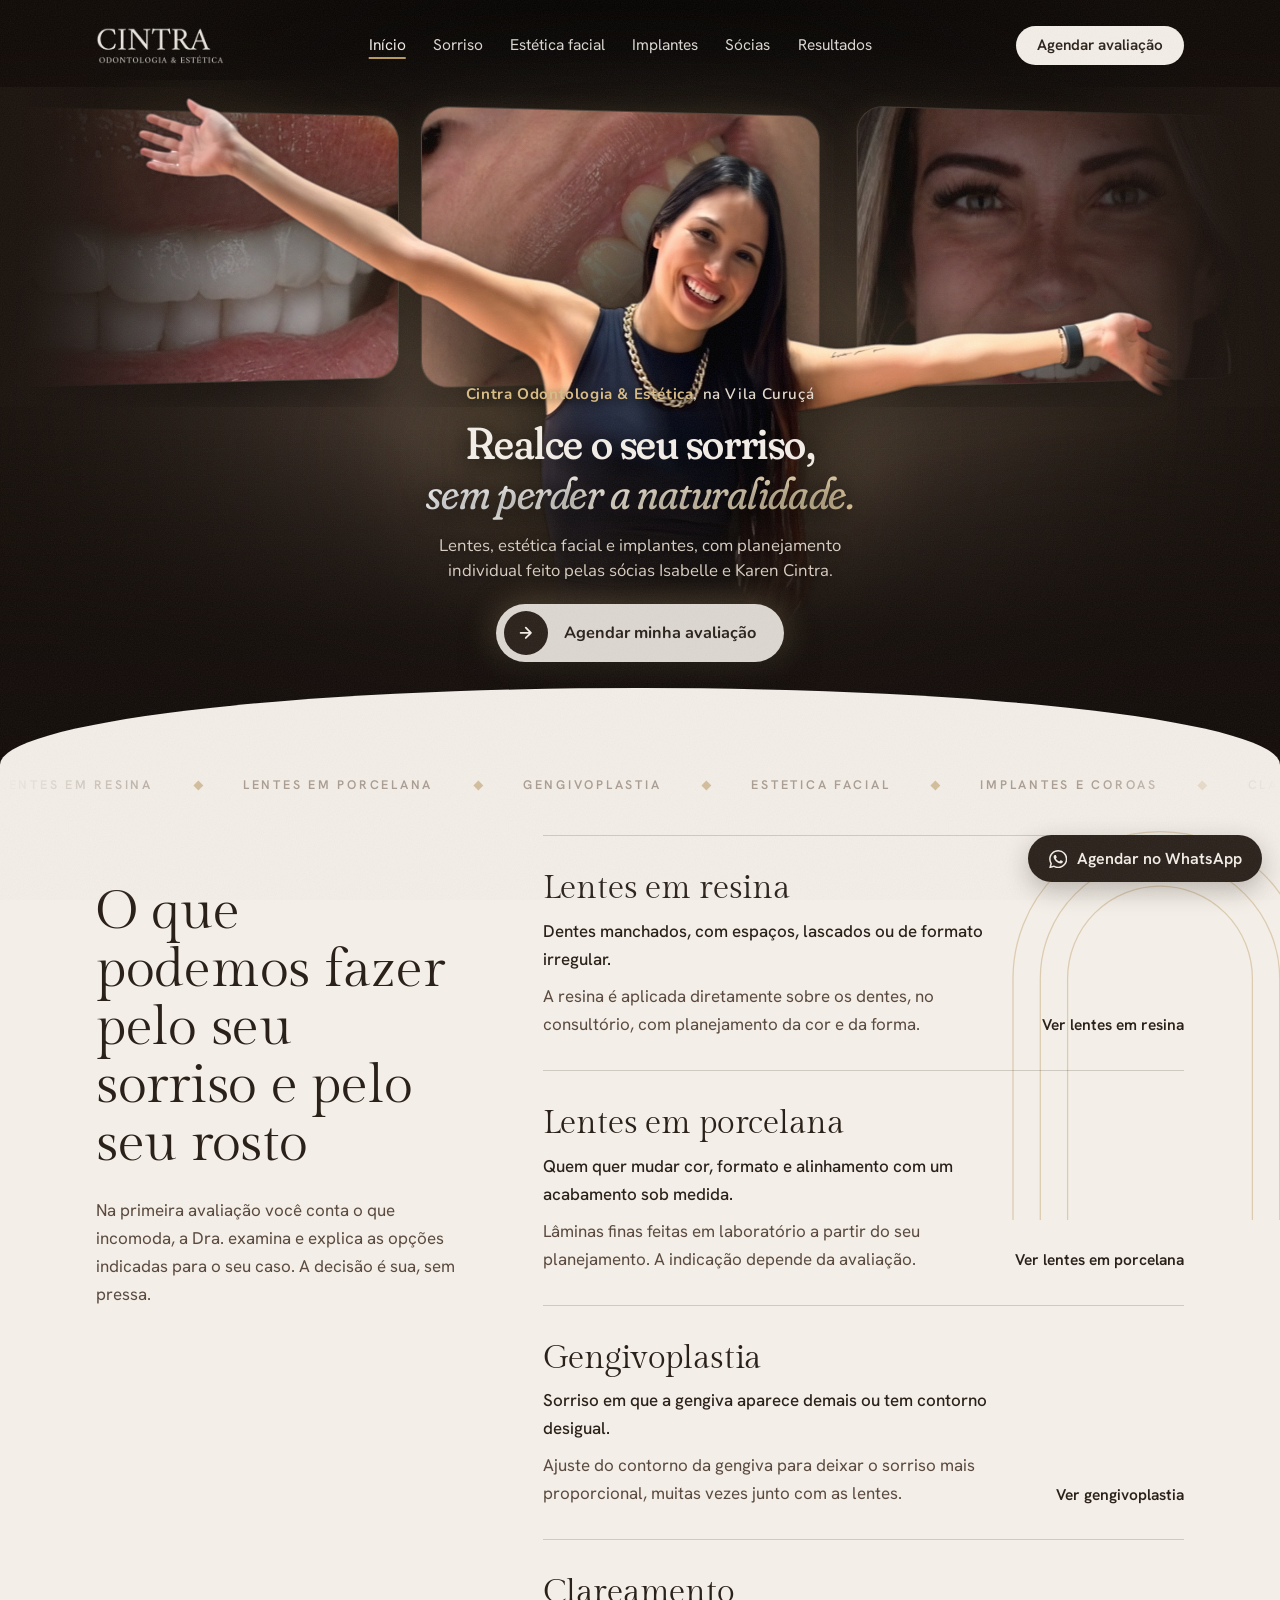
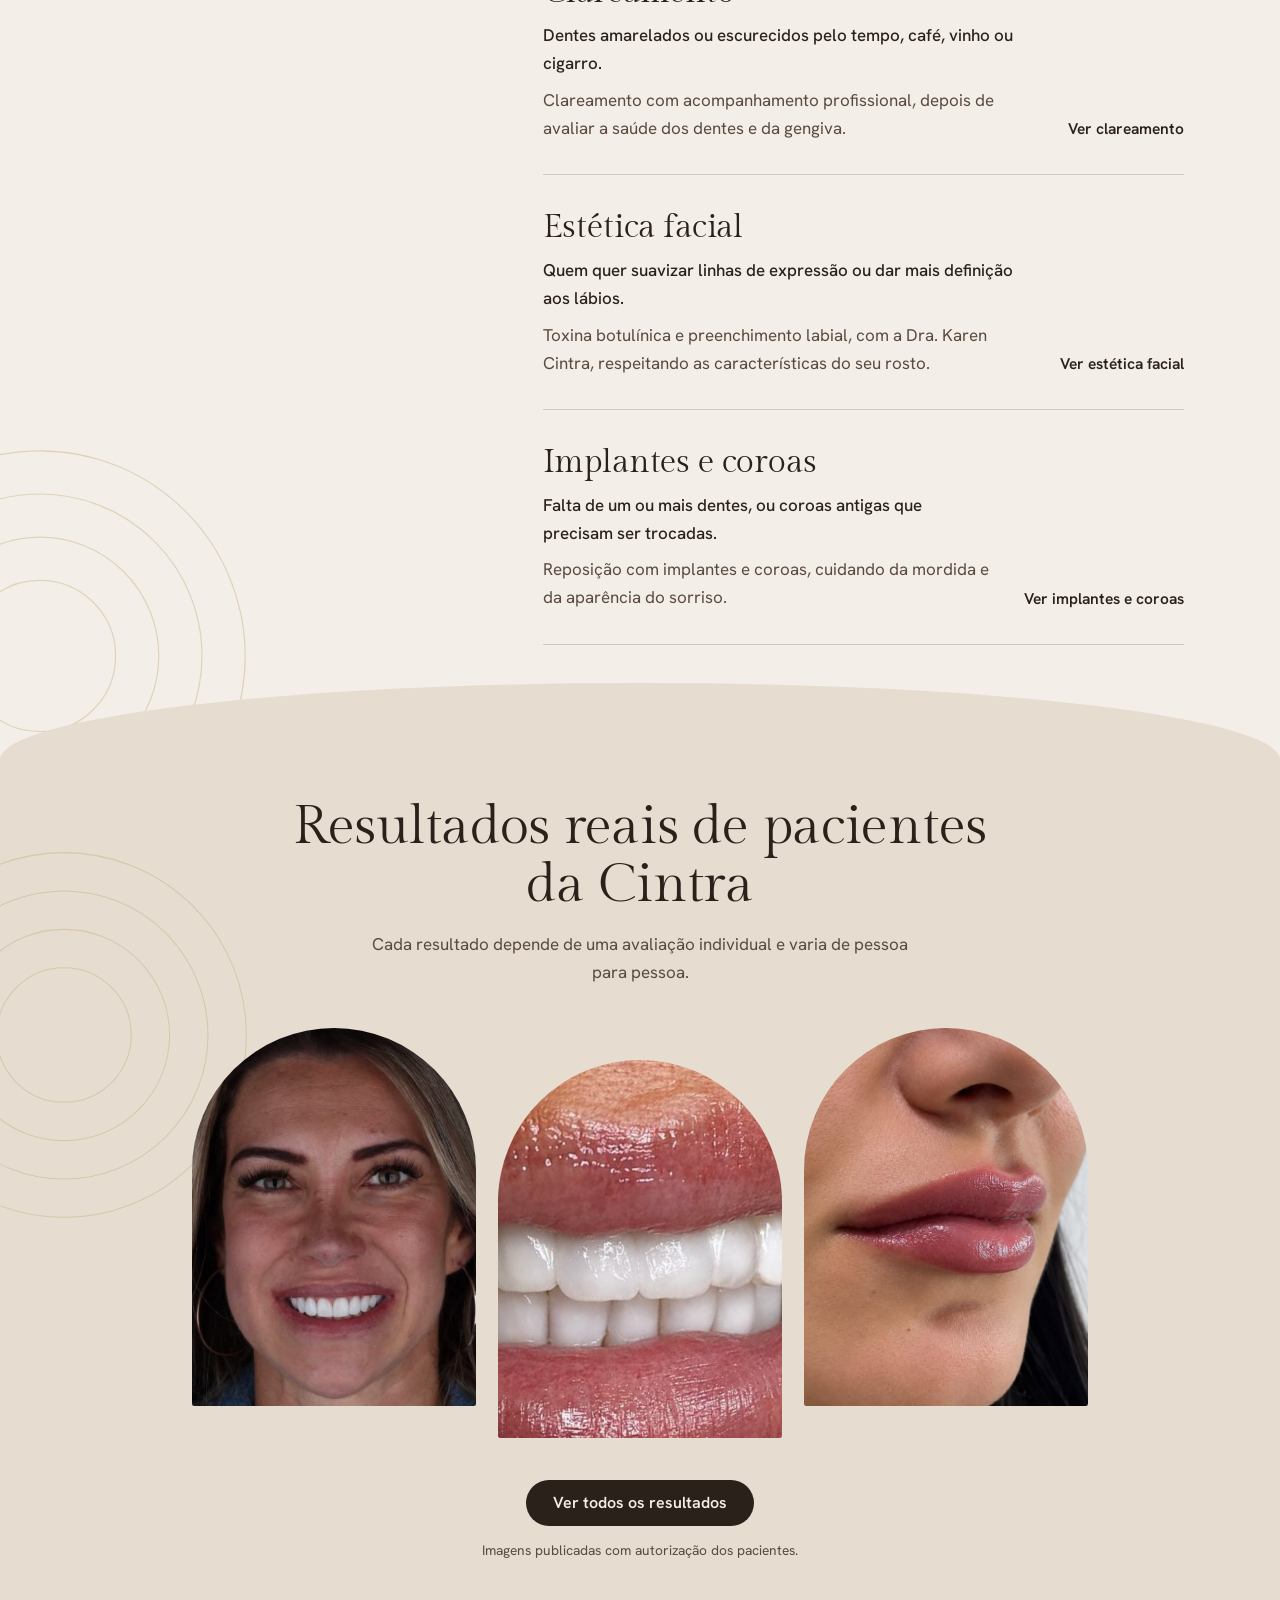
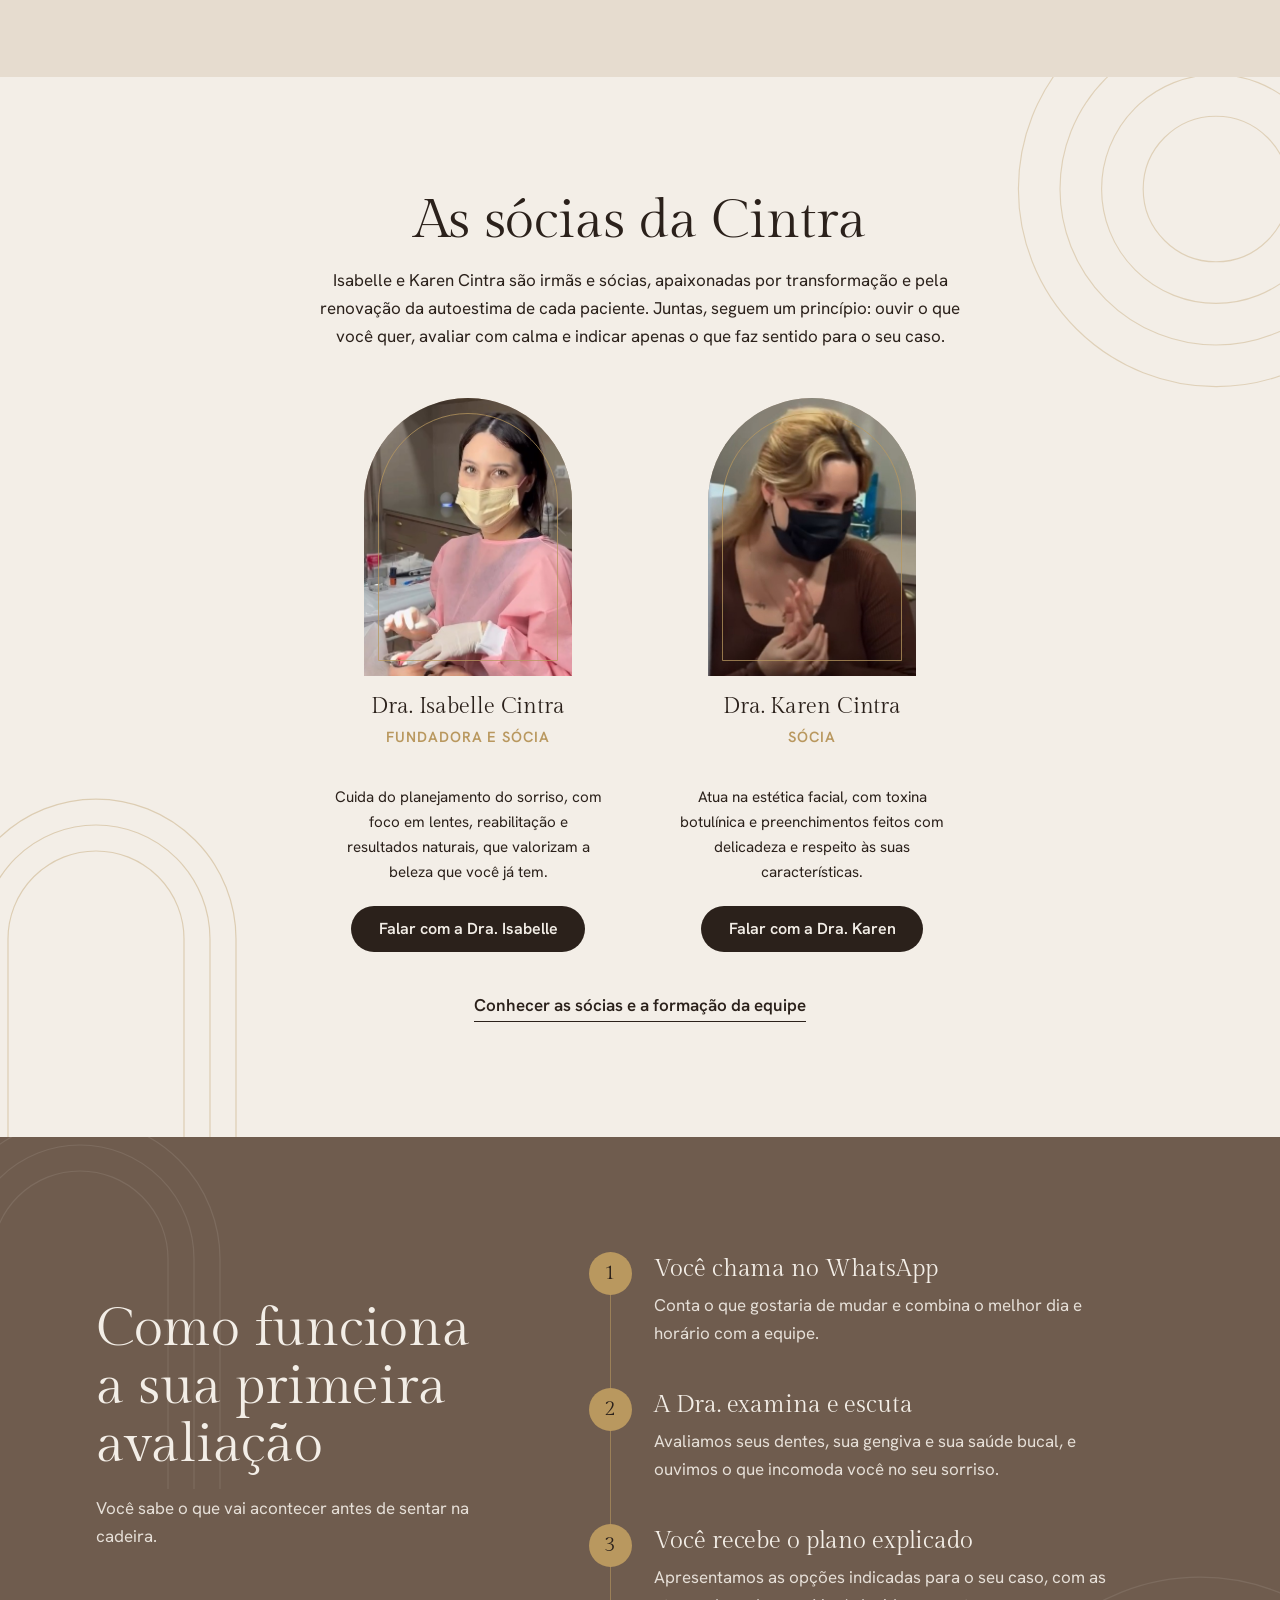
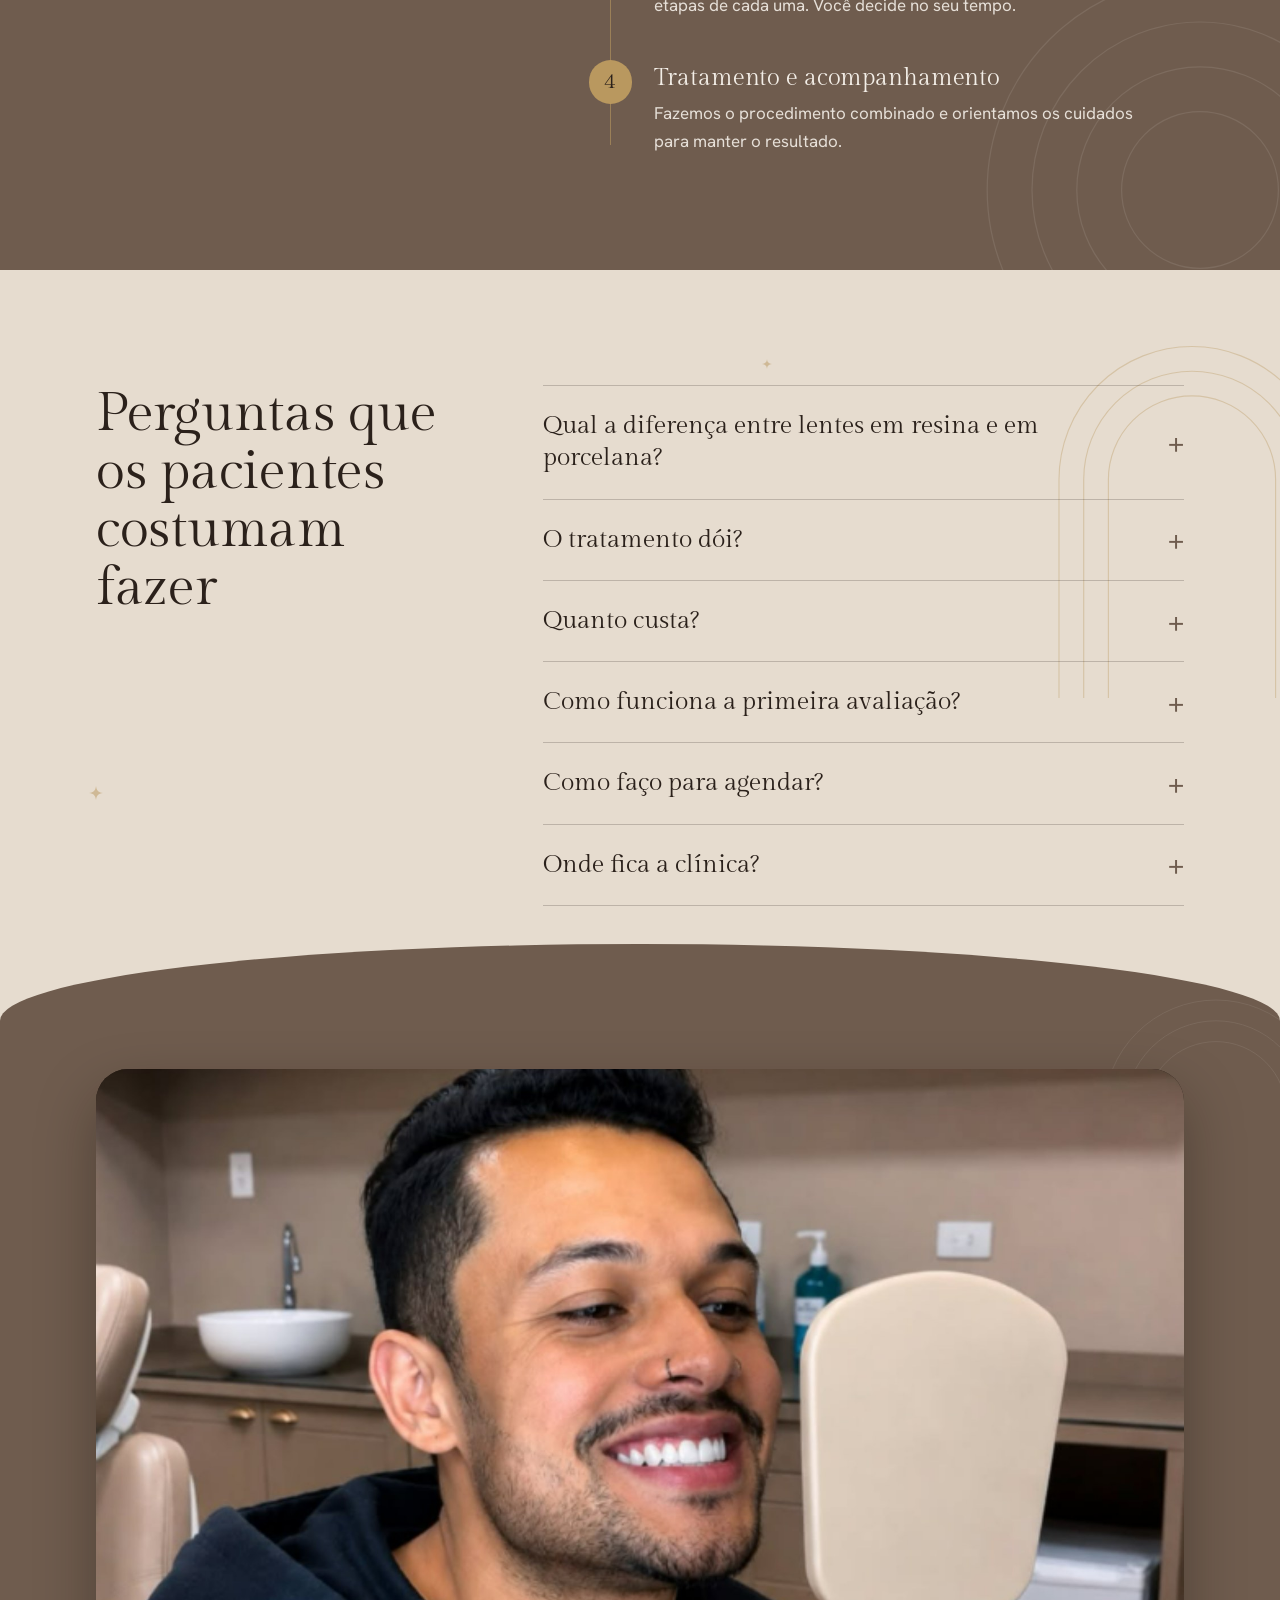
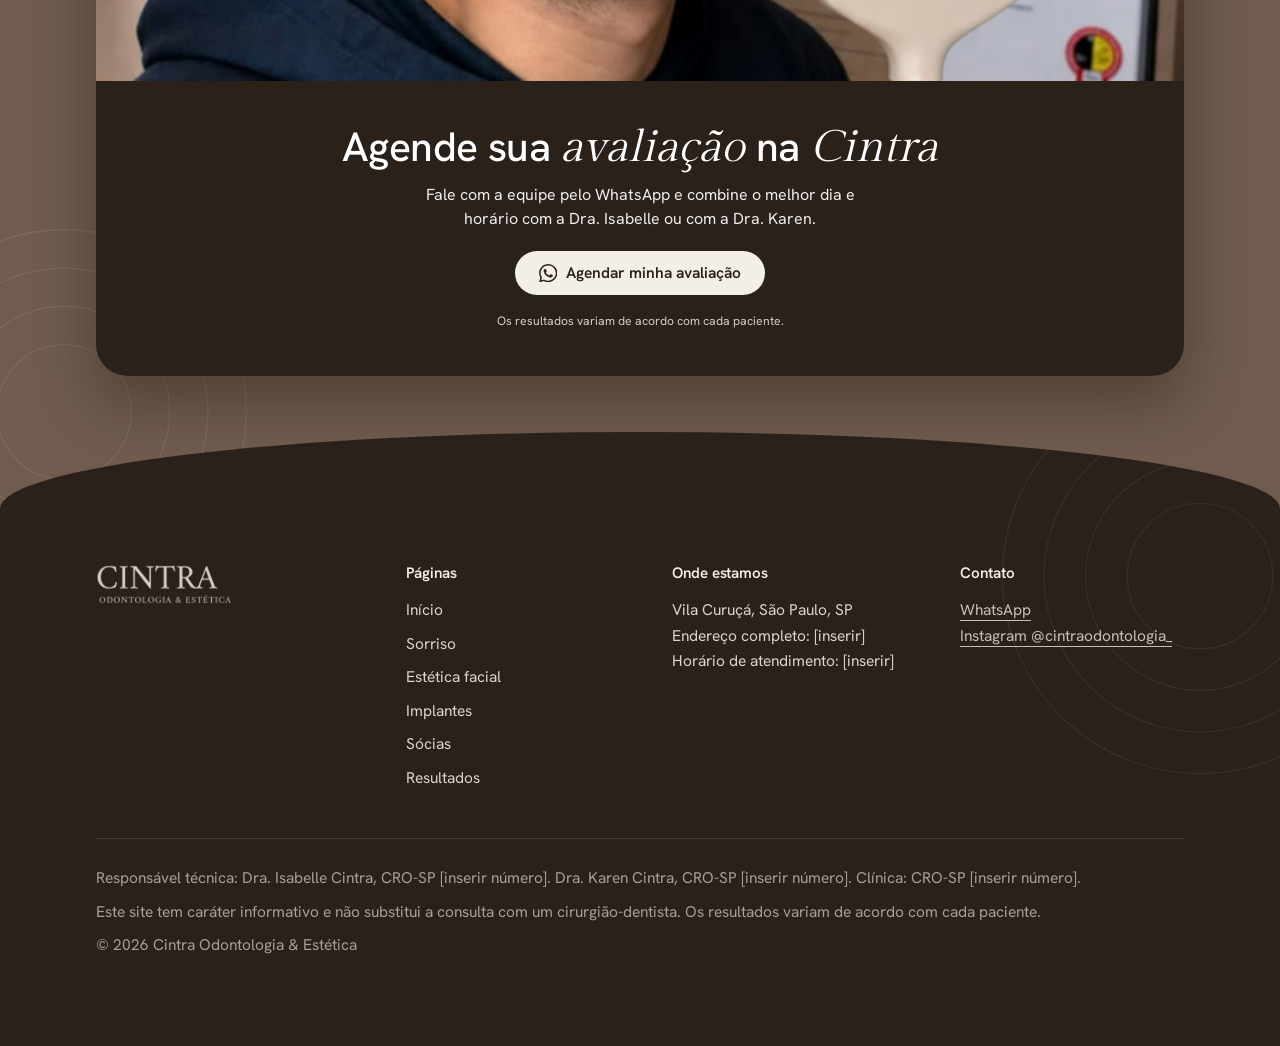
==== commit eb8a57c9: "Add files via upload" ====
--- a/index.html
+++ b/index.html
@@ -3,509 +3,47 @@
 <head>
 <meta charset="utf-8">
 <meta name="viewport" content="width=device-width, initial-scale=1">
-<title>Cintra Odontologia | Lentes, harmonização e implantes na Vila Curuçá, SP</title>
-<meta name="description" content="Cintra Odontologia & Estética na Vila Curuçá, São Paulo. Lentes em resina e porcelana, harmonização facial, implantes e clareamento com a Dra. Isabelle Cintra.">
+<title>Cintra Odontologia | Lentes, estética facial e implantes na Vila Curuçá, SP</title>
+<meta name="description" content="Cintra Odontologia & Estética na Vila Curuçá, São Paulo. Lentes em resina e porcelana, estética facial, implantes e clareamento com as doutoras Isabelle e Karen Cintra.">
 <meta name="theme-color" content="#6F5C4E">
-<meta property="og:title" content="Cintra Odontologia | Lentes, harmonização e implantes">
-<meta property="og:description" content="Realce o seu sorriso sem perder a naturalidade. Agende sua avaliação pelo WhatsApp.">
+<meta property="og:title" content="Cintra Odontologia | Lentes, estética facial e implantes na Vila Curuçá, SP">
+<meta property="og:description" content="Cintra Odontologia & Estética na Vila Curuçá, São Paulo. Lentes em resina e porcelana, estética facial, implantes e clareamento com as doutoras Isabelle e Karen Cintra.">
 <meta property="og:type" content="website">
 <link rel="icon" href="data:image/svg+xml,%3Csvg xmlns='http://www.w3.org/2000/svg' viewBox='0 0 64 64'%3E%3Crect width='64' height='64' rx='32' fill='%236F5C4E'/%3E%3Ctext x='32' y='43' font-size='34' text-anchor='middle' fill='%23F3EEE7' font-family='Georgia,serif'%3EC%3C/text%3E%3C/svg%3E">
 <link rel="preconnect" href="https://fonts.googleapis.com">
 <link rel="preconnect" href="https://fonts.gstatic.com" crossorigin>
 <link href="https://fonts.googleapis.com/css2?family=Gilda+Display&family=Hanken+Grotesk:wght@400;500;600&family=Fraunces:ital,opsz,wght,SOFT@0,9..144,400..600,100;1,9..144,400..500,100&family=Nunito:wght@400;600;700&display=swap" rel="stylesheet">
-
+<link rel="stylesheet" href="style.css">
 <script type="application/ld+json">
 {
   "@context": "https://schema.org",
   "@type": "Dentist",
   "name": "Cintra Odontologia & Estética",
-  "description": "Clínica odontológica com foco em lentes em resina e porcelana, harmonização facial, implantes e clareamento.",
+  "description": "Clínica odontológica com foco em lentes em resina e porcelana, estética facial, implantes e clareamento.",
   "founder": { "@type": "Person", "name": "Isabelle Cintra" },
   "employee": [{ "@type": "Person", "name": "Isabelle Cintra", "jobTitle": "Fundadora e sócia" }, { "@type": "Person", "name": "Karen Cintra", "jobTitle": "Sócia" }],
-  "address": {
-    "@type": "PostalAddress",
-    "addressLocality": "São Paulo",
-    "addressRegion": "SP",
-    "addressCountry": "BR"
-  },
+  "address": { "@type": "PostalAddress", "addressLocality": "São Paulo", "addressRegion": "SP", "addressCountry": "BR" },
   "areaServed": "Vila Curuçá, São Paulo",
   "sameAs": ["https://www.instagram.com/cintraodontologia_/"]
 }
 </script>
-
-<style>
-:root{
-  --ivory:#F3EEE7;
-  --sand:#E6DCCF;
-  --mocha:#6F5C4E;
-  --taupe:#8B7765;
-  --cocoa:#2B211B;
-  --cocoa-soft:#5A4A3F;
-  --gold:#B9985F;
-  --curve:clamp(2rem, 6vw, 5rem);
-  --gutter:clamp(1.25rem, 5vw, 4rem);
-  --max:76rem;
-  --serif:"Gilda Display", Georgia, "Times New Roman", serif;
-  --sans:"Hanken Grotesk", system-ui, -apple-system, "Segoe UI", sans-serif;
-}
-*{box-sizing:border-box;margin:0;padding:0}
-html{scroll-behavior:smooth;-webkit-text-size-adjust:100%}
-body{
-  font-family:var(--sans);
-  font-size:1.0625rem;
-  line-height:1.65;
-  color:var(--cocoa);
-  background:var(--ivory);
-  -webkit-font-smoothing:antialiased;
-}
-img,svg{display:block;max-width:100%}
-a{color:inherit}
-ul,ol{list-style:none}
-:focus-visible{outline:2px solid var(--gold);outline-offset:3px;border-radius:4px}
-
-.wrap{width:100%;max-width:var(--max);margin-inline:auto;padding-inline:var(--gutter)}
-h1,h2,h3{font-family:var(--serif);font-weight:400;letter-spacing:-0.005em}
-h2{font-size:clamp(2rem, 4.2vw, 3.5rem);line-height:1.08}
-h3{line-height:1.2}
-
-/* Botões */
-.btn{
-  display:inline-flex;align-items:center;justify-content:center;gap:.6rem;
-  padding:.95rem 1.7rem;border-radius:999px;
-  font:600 1rem/1 var(--sans);text-decoration:none;
-  transition:transform .2s ease, background-color .2s ease, color .2s ease;
-}
-.btn:active{transform:scale(.97)}
-.btn-light{background:var(--ivory);color:var(--cocoa)}
-.btn-light:hover{background:#fff}
-.btn-dark{background:var(--cocoa);color:var(--ivory)}
-.btn-dark:hover{background:#40322a}
-.btn svg{width:1.15rem;height:1.15rem;fill:currentColor}
-.textlink{
-  font-weight:600;text-decoration:none;
-  background:linear-gradient(currentColor,currentColor) 0 100%/100% 1px no-repeat;
-  padding-bottom:.2rem;transition:background-size .25s ease;
-}
-.textlink:hover{background-size:0 1px;background-position:100% 100%}
-
-/* Cabeçalho */
-.site-header{position:absolute;inset:0 0 auto 0;z-index:5;color:var(--ivory)}
-.site-header .wrap{display:flex;align-items:center;justify-content:space-between;padding-block:1.6rem}
-.brand{text-decoration:none;display:flex;flex-direction:column;line-height:1}
-.brand img{display:block;width:8rem;height:auto}
-.nav{display:none;gap:2.2rem;font-size:.97rem}
-.nav a{text-decoration:none;opacity:.9}
-.nav a:hover{opacity:1;text-decoration:underline;text-underline-offset:.35rem}
-@media(min-width:900px){.nav{display:flex}}
-.site-header .btn{padding:.75rem 1.3rem;font-size:.95rem}
-@media(max-width:480px){
-  .brand img{width:6.6rem}
-  .site-header .btn{padding:.7rem 1rem;font-size:.88rem}
-}
-
-/* Hero (vitrine) */
-.hero{
-  --glow:#D9BC85;
-  position:relative;--pw:clamp(760px,84vw,1500px);--lift:5rem;min-height:calc(var(--pw)*.5625 + var(--lift) + 5rem);display:flex;flex-direction:column;justify-content:flex-end;align-items:center;
-  background:linear-gradient(180deg,#000 0%,rgba(0,0,0,.9) 7%,rgba(0,0,0,.45) 20%,rgba(0,0,0,0) 42%),radial-gradient(circle at 50% 22%,#43342A 0%,#2B211B 55%,#1A130F 100%);
-  color:var(--ivory);overflow:hidden;
-  padding:0 0 calc(var(--curve) + 1.6rem);
-  isolation:isolate;
-}
-.hero-vignette{position:absolute;inset:0;z-index:4;pointer-events:none;background:radial-gradient(circle at center,transparent 30%,rgba(20,13,9,.75) 85%)}
-.hero-lines{position:absolute;inset:0;z-index:1;pointer-events:none;opacity:.5;
-  background-image:linear-gradient(rgba(243,238,231,.035) 1px,transparent 1px),linear-gradient(90deg,rgba(243,238,231,.035) 1px,transparent 1px);
-  background-size:64px 64px;-webkit-mask-image:radial-gradient(ellipse at 50% 45%,#000 15%,transparent 70%);mask-image:radial-gradient(ellipse at 50% 45%,#000 15%,transparent 70%)}
-.hero-cards{position:absolute;bottom:calc(var(--pw)*.5625*.46 + var(--lift));left:0;width:100%;height:20rem;z-index:2;perspective:1200px;overflow:hidden;display:flex;align-items:center}
-.hero-cards::before,.hero-cards::after{content:"";position:absolute;top:0;bottom:0;width:18%;z-index:3;pointer-events:none}
-.hero-cards::before{left:0;background:linear-gradient(90deg,#2B211B 8%,transparent)}
-.hero-cards::after{right:0;background:linear-gradient(-90deg,#2B211B 8%,transparent)}
-.hero-track{display:flex;gap:1.75rem;width:max-content;padding:2rem 0;animation:heroStream 40s linear infinite;transform-style:preserve-3d}
-.hero-track:hover{animation-play-state:paused}
-@keyframes heroStream{to{transform:translateX(calc(-50% - .875rem))}}
-.hero-card{width:25rem;height:17rem;flex-shrink:0;border-radius:1.6rem;overflow:hidden;background:#3a2d25;
-  border:1px solid rgba(243,238,231,.16);box-shadow:0 1.3rem 2.6rem -.6rem rgba(0,0,0,.8),0 0 1.6rem rgba(185,152,95,.14);
-  transform:perspective(1000px) rotateY(6deg)}
-.hero-card img{width:100%;height:100%;object-fit:cover;filter:brightness(.92) contrast(1.04)}
-.hero-glow{position:absolute;inset:0;z-index:3;pointer-events:none}
-.hero-glow i{position:absolute;left:50%;top:60%;transform:translate(-50%,-50%);border-radius:50%}
-.hero-glow .g1{width:46rem;height:36rem;background:radial-gradient(ellipse 50% 48%,rgba(217,188,133,.55) 0%,rgba(185,152,95,.30) 35%,rgba(111,92,78,.10) 60%,transparent 72%);filter:blur(50px);animation:glowPulse 6s ease-in-out infinite alternate}
-.hero-glow .g2{width:80rem;max-width:100vw;height:58rem;background:radial-gradient(ellipse 60% 52%,rgba(139,119,101,.38) 0%,rgba(111,92,78,.2) 40%,transparent 76%);filter:blur(75px)}
-@keyframes glowPulse{from{opacity:.85;transform:translate(-50%,-50%) scale(.96)}to{opacity:1;transform:translate(-50%,-50%) scale(1.06)}}
-.hero-people{position:absolute;bottom:var(--lift);left:50%;transform:translateX(-50%);width:var(--pw);aspect-ratio:1920/1080;z-index:5;pointer-events:none}
-.hero-people img{width:100%;height:100%;object-fit:contain;object-position:bottom center;position:relative;
-  filter:contrast(1.04) saturate(1.04) drop-shadow(0 0 1px rgba(0,0,0,.55)) drop-shadow(0 1.4rem 2.6rem rgba(8,5,3,.75)) drop-shadow(0 0 3rem rgba(217,188,133,.22));
-  -webkit-mask-image:linear-gradient(to bottom,#000 72%,transparent 99%);mask-image:linear-gradient(to bottom,#000 72%,transparent 99%)}
-.hero-people::before{content:"";position:absolute;left:28%;right:28%;top:4%;bottom:0;z-index:-1;pointer-events:none;
-  background:radial-gradient(ellipse at 50% 48%,rgba(10,6,4,.78) 0%,rgba(10,6,4,.4) 42%,transparent 72%);filter:blur(12px)}
-
-.hero-fade{position:absolute;left:0;right:0;bottom:0;height:calc(var(--pw)*.5625*.5 + 2rem);z-index:6;pointer-events:none;background:linear-gradient(to top,rgba(18,12,9,.96) 0%,rgba(18,12,9,.86) 40%,rgba(18,12,9,.45) 72%,rgba(18,12,9,0) 100%)}
-.hero-content{position:relative;z-index:10;width:100%;max-width:82rem;padding-inline:var(--gutter);display:flex;flex-direction:column;align-items:center}
-.hero-main{display:flex;flex-direction:column;align-items:center;text-align:center;margin-bottom:0}
-.hero-kicker{font:600 .95rem/1.4 "Nunito",var(--sans);letter-spacing:.04em;color:#E6DCCF;margin-bottom:.8rem;text-shadow:0 2px 10px rgba(0,0,0,.8)}
-.hero-kicker b{color:var(--glow);font-weight:700}
-.hero h1{font-family:"Fraunces",var(--serif);font-variation-settings:"SOFT" 100,"opsz" 144;font-weight:500;
-  font-size:clamp(2rem,3.5vw,3.3rem);line-height:1.1;letter-spacing:-.01em;max-width:52rem;margin-bottom:1rem;text-shadow:0 4px 25px rgba(0,0,0,.9)}
-.hero h1 em{font-style:italic;font-weight:400;background:linear-gradient(135deg,#fff 20%,#E4CC9C 100%);-webkit-background-clip:text;background-clip:text;-webkit-text-fill-color:transparent}
-.hero-sub{max-width:46rem;text-wrap:balance;margin:0 0 1.3rem;color:#D9CFC3;font:400 1.05rem/1.5 "Nunito",var(--sans);text-shadow:0 2px 12px rgba(0,0,0,.8)}
-.hero-cta{display:inline-flex;align-items:center;gap:1rem;padding:.45rem 1.8rem .45rem .5rem;border-radius:999px;background:rgba(243,238,231,.9);color:var(--cocoa);
-  font:700 1.02rem/1 "Nunito",var(--sans);text-decoration:none;box-shadow:0 1rem 2.2rem rgba(0,0,0,.55),0 0 2rem rgba(217,188,133,.35);transition:transform .3s,box-shadow .3s,background .3s}
-.hero-cta:hover{background:#fff;transform:translateY(-3px)}
-.hero-cta .ic{width:2.75rem;height:2.75rem;border-radius:50%;background:var(--cocoa);color:var(--ivory);display:grid;place-items:center;transition:background .3s,transform .3s}
-.hero-cta:hover .ic{background:var(--gold);transform:rotate(45deg)}
-.hero-cta .ic svg{width:1.1rem;height:1.1rem}
-.hero-bottom{display:none;width:100%;justify-content:space-between;align-items:flex-end;gap:2rem}
-.hero-bottom p{font:400 .92rem/1.5 "Nunito",var(--sans);color:#C9BCAE;max-width:16rem}
-.hero-bottom .l{border-left:2px solid rgba(185,152,95,.7);padding-left:.9rem}
-.hero-bottom .r{border-right:2px solid rgba(185,152,95,.7);padding-right:.9rem;text-align:right;font-style:italic;max-width:20rem}
-@media(max-width:900px){
-  .hero-bottom{display:none}
-  .hero{--pw:106vw;--top:5rem;min-height:calc(var(--top) + var(--pw)*.5625*.49 + 26rem)}
-  .hero-people{bottom:auto;top:var(--top);width:106vw;left:50%}
-  .hero-cards{bottom:auto;top:calc(var(--top) + var(--pw)*.5625*.12);height:10rem;perspective:800px}
-  .hero-card{width:12.5rem;height:8.4rem;border-radius:1.1rem}
-  .hero-track{gap:.8rem;animation-duration:30s}
-  .hero-fade{height:66%;background:linear-gradient(to top,rgba(18,12,9,.97) 0%,rgba(18,12,9,.92) 45%,rgba(18,12,9,.55) 75%,rgba(18,12,9,0) 100%)}
-  .hero-glow .g1{width:26rem;height:26rem;top:30%}
-  .hero-glow .g2{width:34rem;height:34rem;top:30%}
-  .hero h1{font-size:clamp(1.7rem,7.2vw,2.4rem);max-width:21rem;margin-bottom:1rem}
-  .hero-sub{font-size:.98rem;margin-bottom:1.2rem}
-  .hero-cta{font-size:.92rem}.hero-cta .ic{width:2.4rem;height:2.4rem}
-}
-@media (prefers-reduced-motion:reduce){.hero-track,.hero-glow .g1{animation:none}}
-
-.arch{
-  position:relative;width:min(100%, 26rem);aspect-ratio:3/4;margin-inline:auto;
-  border-radius:999px 999px 0 0;
-  background:linear-gradient(165deg,#B6A08D 0%,#8D7767 45%,#5C4A3E 100%);
-}
-.arch::after{
-  content:"";position:absolute;inset:.9rem;border-radius:999px 999px 0 0;
-  border:1px solid rgba(185,152,95,.75);pointer-events:none;
-}
-
-/* Curvas (o sorriso) */
-.curved{
-  position:relative;z-index:1;margin-top:calc(var(--curve) * -1);
-  border-radius:50% 50% 0 0 / var(--curve) var(--curve) 0 0;
-}
-
-section{padding-block:clamp(4.5rem, 9vw, 8rem)}
-
-/* Tratamentos */
-.treatments{background:var(--ivory);padding-top:calc(var(--curve) + 3rem)}
-.treat-grid{display:grid;gap:3rem}
-@media(min-width:900px){
-  .treat-grid{grid-template-columns:.8fr 1.4fr;gap:5rem}
-  .treat-intro{position:sticky;top:3rem;align-self:start}
-}
-.treat-intro p{margin-top:1.4rem;color:var(--cocoa-soft);max-width:26rem}
-.svc{
-  position:relative;display:grid;gap:1rem 2rem;
-  grid-template-columns:1fr;
-  padding:2rem 0;text-decoration:none;
-  border-top:1px solid rgba(43,33,27,.18);
-}
-li:last-child > .svc{border-bottom:1px solid rgba(43,33,27,.18)}
-@media(min-width:640px){.svc{grid-template-columns:1fr auto;align-items:end}}
-.svc h3{font-size:clamp(1.55rem, 2.6vw, 2.1rem);transition:color .2s ease}
-.svc p{margin-top:.55rem;color:var(--cocoa-soft);max-width:36rem}
-.svc .svc-for{color:var(--cocoa);font-weight:500}
-.svc-cta{font-weight:600;font-size:.97rem;white-space:nowrap}
-.svc::after{
-  content:"";position:absolute;left:0;top:-1px;height:1px;width:100%;
-  background:var(--gold);transform:scaleX(0);transform-origin:left;
-  transition:transform .35s ease;
-}
-.svc:hover::after,.svc:focus-visible::after{transform:scaleX(1)}
-.svc:hover h3{color:var(--mocha)}
-
-/* Sobre */
-.about{background:var(--sand)}
-.about-grid{display:grid;gap:3.5rem;align-items:center}
-@media(min-width:900px){.about-grid{grid-template-columns:.85fr 1.15fr;gap:6rem}}
-.about .arch{background:linear-gradient(170deg,#C9B7A4 0%,#9C8672 55%,#6F5C4E 100%)}
-.about .slot-label{color:var(--ivory)}
-.about h2{margin-bottom:.6rem}
-.about .role{color:var(--cocoa-soft);margin-bottom:2rem}
-.about p + p{margin-top:1.2rem}
-.about .body{max-width:34rem}
-.about-head{max-width:42rem;margin:0 auto 3.5rem;text-align:center}
-.about-head h2{margin-bottom:1rem}
-.partners{display:grid;grid-template-columns:1fr 1fr;gap:1.2rem;max-width:40rem;margin-inline:auto}
-@media(min-width:700px){.partners{gap:3rem}}
-.partner{text-align:center;display:flex;flex-direction:column;align-items:center}
-.partner .arch{width:min(100%,13rem);margin-bottom:1.2rem}
-.partner h3{font:400 1.35rem/1.15 var(--serif)}
-.partner .role{color:var(--gold);letter-spacing:.06em;font-size:.92rem;margin:.35rem 0 1rem;text-transform:uppercase;font-weight:600}
-.partner p:not(.role){max-width:17rem;margin-bottom:1.3rem;font-size:.95rem}
-@media(max-width:600px){.partner h3{font-size:1.1rem}.partner .role{font-size:.7rem;letter-spacing:.04em}.partner p:not(.role){font-size:.84rem}.partner .btn{padding:.75rem .9rem;font-size:.82rem;text-align:center;line-height:1.2}}
-.partner .btn{margin-top:auto}
-
-/* Casos: carrossel 3D empilhado */
-.cases{background:var(--sand);color:var(--cocoa);padding-top:calc(var(--curve) + 0rem);overflow:hidden}
-.cases-head{display:grid;gap:1rem;margin:3.2rem auto 3.2rem;text-align:center;max-width:44rem}
-.cases-head p{opacity:.8;margin-inline:auto;max-width:34rem}
-.ba-static{cursor:default}
-.ba{
-  --position:50%;
-  position:relative;aspect-ratio:var(--ar,1/1);border-radius:2rem;overflow:hidden;
-  background:linear-gradient(170deg,#8D7767 0%,#5C4A3E 100%);
-  user-select:none;-webkit-user-select:none;cursor:ew-resize;touch-action:pan-y;
-}
-.ba img{position:absolute;inset:0;width:100%;height:100%;object-fit:cover;pointer-events:none;-webkit-user-drag:none}
-.ba .ba-before{clip-path:polygon(0 0,var(--position) 0,var(--position) 100%,0 100%)}
-.ba-pill{
-  position:absolute;bottom:1rem;z-index:3;pointer-events:none;
-  background:rgba(43,33,27,.7);color:var(--ivory);
-  font-size:.8rem;font-weight:600;padding:.3rem .8rem;border-radius:999px;
-}
-.ba-pill.l{left:1rem}.ba-pill.r{right:1rem}
-.ba-line{
-  position:absolute;top:0;bottom:0;left:var(--position);width:2px;
-  background:var(--ivory);transform:translateX(-50%);z-index:4;pointer-events:none;
-}
-.ba-knob{
-  position:absolute;top:50%;left:50%;width:2.6rem;height:2.6rem;border-radius:50%;
-  background:var(--ivory);color:var(--cocoa);transform:translate(-50%,-50%);
-  display:flex;align-items:center;justify-content:center;
-  box-shadow:0 4px 16px rgba(0,0,0,.35);
-}
-.ba-knob svg{width:1.1rem;height:1.1rem;stroke:currentColor;fill:none;stroke-width:2.2;stroke-linecap:round;stroke-linejoin:round}
-.ba input{position:absolute;inset:0;width:100%;height:100%;opacity:0;cursor:ew-resize;z-index:5;margin:0}
-.ba.dragging .ba-knob{transform:translate(-50%,-50%) scale(1.1)}
-.cases-foot{margin-top:3rem;font-size:.88rem;opacity:.7;max-width:46rem;margin-inline:auto;text-align:center}
-.cases-foot a{opacity:1}
-
-.marquee{position:absolute;top:calc(var(--curve) + .9rem);left:0;right:0;overflow:hidden;opacity:.55;pointer-events:none;
-  -webkit-mask-image:linear-gradient(90deg,transparent,#000 15%,#000 85%,transparent);mask-image:linear-gradient(90deg,transparent,#000 15%,#000 85%,transparent)}
-.marquee-track{display:flex;gap:2.6rem;width:max-content;animation:mq 50s linear infinite}
-.marquee span{display:inline-flex;align-items:center;gap:2.6rem;font:600 .78rem/1 var(--sans);letter-spacing:.22em;text-transform:uppercase;color:var(--mocha);white-space:nowrap}
-.marquee span::after{content:"";width:.42rem;height:.42rem;background:var(--gold);transform:rotate(45deg)}
-@keyframes mq{to{transform:translateX(-50%)}}
-.cases .wrap{padding-top:1.2rem}
-
-.deck{--stage-h:clamp(17rem,52svh,28rem);position:relative;width:min(100%,38rem);margin:0 auto;height:calc(var(--stage-h) + 9.4rem);perspective:1400px;outline:none}
-.deck-backdrop{position:absolute;inset:0;border-radius:2rem;background:linear-gradient(135deg,#D9BC85 0%,#B9985F 100%);
-  transform:translate(-1.3rem,-.9rem) rotate(-4.5deg) scale(.98);filter:drop-shadow(0 1rem 2.2rem rgba(185,152,95,.4));transition:background .6s,transform .6s cubic-bezier(.16,1,.3,1)}
-.deck[data-accent="taupe"] .deck-backdrop{background:linear-gradient(135deg,#B49A86 0%,#7A6454 100%);filter:drop-shadow(0 1rem 2.2rem rgba(111,92,78,.4))}
-.deck-cards{position:relative;width:100%;height:100%;z-index:2}
-.deck-card{position:absolute;inset:0;border-radius:2rem;background:var(--cocoa);color:var(--ivory);padding:1rem 1rem 1.1rem;display:flex;flex-direction:column;gap:.9rem;
-  box-shadow:0 1.4rem 3.2rem rgba(20,13,9,.45),inset 0 1px 0 rgba(255,255,255,.1);border:1px solid rgba(255,255,255,.1);
-  opacity:0;visibility:hidden;transform:translate3d(0,0,-90px) scale(.9);
-  transition:transform .7s cubic-bezier(.16,1,.3,1),opacity .6s ease,visibility 0s .7s;cursor:pointer}
-.deck-card.active{opacity:1;visibility:visible;z-index:10;transform:rotateY(var(--tx,0deg)) rotateX(var(--ty,0deg));cursor:default;transition:transform .7s cubic-bezier(.16,1,.3,1),opacity .6s ease,visibility 0s}
-.deck-card.next{opacity:.7;visibility:visible;z-index:5;transform:translate3d(1.2rem,-.8rem,-30px) rotate(3deg);background:#231a15;transition:transform .7s cubic-bezier(.16,1,.3,1),opacity .6s ease,visibility 0s}
-.deck-card.prev{opacity:.4;visibility:visible;z-index:2;transform:translate3d(-1.2rem,.9rem,-60px) rotate(-3.5deg);background:#1c1410;transition:transform .7s cubic-bezier(.16,1,.3,1),opacity .6s ease,visibility 0s}
-.deck-card:not(.active) *{pointer-events:none}
-.deck-card:not(.active){pointer-events:auto}
-.deck-card:not(.active):hover{opacity:.9}
-.dk-stage{height:var(--stage-h);display:flex;align-items:center;justify-content:center}
-.deck-card .ba{width:min(100%,calc(var(--stage-h)*var(--arn,1)));border-radius:1.3rem;box-shadow:0 .6rem 1.6rem rgba(0,0,0,.35)}
-.dk-cap{display:flex;flex-direction:column;gap:.2rem;padding:0 .5rem;text-align:left}
-.dk-cap small{font:600 .72rem/1 var(--sans);letter-spacing:.16em;text-transform:uppercase;color:var(--gold)}
-.dk-cap b{font:400 1.3rem/1.2 var(--serif);margin-top:.25rem}
-.dk-cap span{font-size:.88rem;opacity:.72;line-height:1.4;display:-webkit-box;-webkit-line-clamp:2;-webkit-box-orient:vertical;overflow:hidden}
-.dk-prog{height:3px;border-radius:99px;background:rgba(255,255,255,.12);overflow:hidden;margin:auto .5rem 0}
-.dk-prog i{display:block;height:100%;width:0;background:linear-gradient(90deg,#D9BC85,#B9985F);box-shadow:0 0 10px rgba(217,188,133,.7);border-radius:99px}
-.deck-ctrl{display:flex;align-items:center;justify-content:center;gap:1.1rem;margin-top:2.2rem}
-.deck-arrow{width:2.9rem;height:2.9rem;border-radius:50%;border:1px solid rgba(43,33,27,.3);background:transparent;color:var(--cocoa);display:grid;place-items:center;cursor:pointer;transition:background .3s,color .3s,transform .3s}
-.deck-arrow:hover{background:var(--cocoa);color:var(--ivory);transform:scale(1.06)}
-.deck-arrow svg{width:1.1rem;height:1.1rem;stroke:currentColor;fill:none;stroke-width:2.2;stroke-linecap:round;stroke-linejoin:round}
-.deck-dots{display:flex;align-items:center;gap:.5rem}
-.deck-dots button{width:.55rem;height:.55rem;border-radius:50%;border:0;padding:0;background:rgba(43,33,27,.25);cursor:pointer;transition:width .4s,background .3s}
-.deck-dots button.on{width:1.6rem;border-radius:99px;background:var(--cocoa)}
-@media(max-width:600px){
-  .deck{--stage-h:clamp(16rem,46svh,24rem);width:calc(100% - 1.6rem);height:calc(var(--stage-h) + 9.6rem)}
-  .deck-backdrop{transform:translate(-.6rem,-.5rem) rotate(-4deg) scale(.98)}
-  .deck-card.next{transform:translate3d(.5rem,-.4rem,-15px) rotate(2deg)}
-  .deck-card.prev{transform:translate3d(-.5rem,.5rem,-30px) rotate(-2deg)}
-  .deck-card{border-radius:1.5rem;padding:.75rem .75rem 1rem}
-  .dk-cap b{font-size:1.15rem}
-  .deck-dots{gap:.4rem}.deck-dots button{width:.45rem;height:.45rem}.deck-dots button.on{width:1.2rem}
-}
-@media(prefers-reduced-motion:reduce){.marquee-track{animation:none}}
-
-/* Fotos reais nas curvas */
-.arch{overflow:hidden}
-.arch img{position:absolute;inset:0;width:100%;height:100%;object-fit:cover;object-position:center 18%}
-.arch::after{z-index:1}
-
-/* Equipe */
-.growth{padding:5rem 0;background:var(--ivory)}
-.growth h2{text-align:center}
-.growth .lead{text-align:center;max-width:36rem;margin:1rem auto 2.5rem;color:var(--cocoa-soft)}
-.gcar{max-width:34rem;margin-inline:auto}
-.gcar-track{display:flex;overflow-x:auto;scroll-snap-type:x mandatory;scroll-behavior:smooth;gap:1rem;-webkit-overflow-scrolling:touch;scrollbar-width:none;border-radius:2rem}
-.gcar-track::-webkit-scrollbar{display:none}
-.gcar-track:focus-visible{outline:2px solid var(--gold);outline-offset:4px}
-.gslide{flex:0 0 100%;scroll-snap-align:center;margin:0}
-.gslide img{width:100%;aspect-ratio:4/5;object-fit:cover;object-position:center 30%;border-radius:2rem;display:block}
-.gslide figcaption{margin-top:.8rem;text-align:center;font-size:.95rem;color:var(--cocoa-soft)}
-.gcar-nav{display:flex;align-items:center;justify-content:center;gap:1.2rem;margin-top:1.2rem}
-.gcar-nav>button{width:2.8rem;height:2.8rem;border-radius:50%;border:1px solid rgba(43,33,27,.3);background:transparent;color:var(--cocoa);display:grid;place-items:center;cursor:pointer;transition:background .2s,color .2s}
-.gcar-nav>button:hover{background:var(--cocoa);color:var(--ivory)}
-.gcar-nav svg{width:1.2rem;height:1.2rem}
-.gdots{display:flex;gap:.6rem}
-.gdots button{width:.6rem;height:.6rem;border-radius:50%;border:0;padding:0;background:rgba(43,33,27,.25);cursor:pointer;transition:background .2s,transform .2s}
-.gdots button.on{background:var(--gold);transform:scale(1.3)}
-.team{margin-top:2.6rem;padding-top:1.6rem;border-top:1px solid rgba(43,33,27,.2);display:flex;align-items:center;gap:1.1rem}
-.team img{width:5rem;height:5rem;border-radius:50%;object-fit:cover}
-.team b{display:block;font:400 1.3rem/1.2 var(--serif)}
-.team span{font-size:.95rem;color:var(--cocoa-soft)}
-
-/* Atendimento */
-.process{background:var(--mocha);color:var(--ivory)}
-.process-grid{display:grid;gap:3rem}
-@media(min-width:900px){.process-grid{grid-template-columns:.8fr 1.2fr;gap:6rem}.process-intro{position:sticky;top:3rem;align-self:start}}
-.process-intro p{margin-top:1.2rem;opacity:.9;max-width:24rem}
-.steps{position:relative;display:grid;gap:2.6rem}
-.steps::before{content:"";position:absolute;left:1.35rem;top:.6rem;bottom:.6rem;width:1px;background:rgba(185,152,95,.6)}
-.steps li{position:relative;display:grid;grid-template-columns:2.7rem 1fr;gap:1.4rem;align-items:start}
-.steps .n{width:2.7rem;height:2.7rem;border-radius:50%;background:var(--gold);color:var(--cocoa);display:grid;place-items:center;font:400 1.3rem/1 var(--serif);position:relative;z-index:1}
-.steps h3{font-size:1.5rem;margin:.2rem 0 .4rem}
-.steps p{opacity:.9;max-width:30rem}
-
-/* Dúvidas */
-.faq{background:var(--sand)}
-.faq-grid{display:grid;gap:3rem}
-@media(min-width:900px){.faq-grid{grid-template-columns:.8fr 1.4fr;gap:5rem}}
-.faq details{border-top:1px solid rgba(43,33,27,.22)}
-.faq details:last-child{border-bottom:1px solid rgba(43,33,27,.22)}
-.faq summary{
-  list-style:none;cursor:pointer;display:flex;justify-content:space-between;gap:1.5rem;align-items:center;
-  padding:1.5rem 0;font:400 clamp(1.25rem,2vw,1.55rem)/1.3 var(--serif);
-}
-.faq summary::-webkit-details-marker{display:none}
-.faq summary::after{
-  content:"+";font:400 1.8rem/1 var(--sans);color:var(--mocha);
-  transition:transform .25s ease;flex:none;
-}
-.faq details[open] summary::after{transform:rotate(45deg)}
-.faq details p{padding:0 3rem 1.7rem 0;color:var(--cocoa-soft);max-width:38rem}
-
-/* CTA final: foco no sorriso, tudo dentro do cartão de imagem */
-.cta{background:var(--mocha);color:#fff;text-align:center;padding-top:calc(var(--curve) + 3rem);padding-bottom:calc(var(--curve) + 3.5rem)}
-.cta-card{position:relative;isolation:isolate;overflow:hidden;border-radius:2rem;min-height:clamp(30rem,46vw,40rem);
-  display:flex;flex-direction:column;justify-content:center;gap:2.6rem;padding:3rem 2rem 2.4rem;background:var(--cocoa);box-shadow:0 1.6rem 3.6rem rgba(20,13,9,.35)}
-.cta-bg{position:absolute;inset:0;z-index:-1;background:var(--cocoa);overflow:hidden}
-.cta-bg img{position:absolute;max-width:none;width:100%;height:100%;object-fit:cover;left:0;top:0}
-.cta-blurred{filter:blur(7px)}
-.cta-blur{position:absolute;inset:0;background:linear-gradient(180deg,rgba(20,13,9,.16) 0%,rgba(20,13,9,.05) 40%,rgba(20,13,9,.2) 62%,rgba(20,13,9,.75) 100%)}
-.cta-sharp{display:none}
-.cta-card.fx .cta-sharp{display:block}
-.cta-ring{position:absolute;display:none;border:1px solid rgba(255,255,255,.55);background:rgba(255,255,255,.05);box-shadow:0 1.2rem 3rem rgba(0,0,0,.3);pointer-events:none}
-.cta-card.fx .cta-ring{display:block}
-.cta-card.fx .cta-window{border-color:transparent;box-shadow:none}
-.cta-card.fx .cta-window img{opacity:0}
-.cta-stage{display:grid;grid-template-columns:minmax(0,1fr) auto minmax(0,1fr);align-items:center;gap:clamp(.7rem,2.6vw,2.6rem)}
-.cta h2{font:500 clamp(1.05rem,2.8vw,2.6rem)/1.12 var(--sans);letter-spacing:-.015em;margin:0;text-shadow:0 2px 18px rgba(0,0,0,.55);text-wrap:balance}
-.cta h2 em{font:italic 400 1.08em/1 var(--serif);letter-spacing:0}
-.cta-l{text-align:right}.cta-r{text-align:left}
-.cta-window{margin:0;width:clamp(6.6rem,15vw,14.5rem);aspect-ratio:1/1.12;border-radius:1.2rem;overflow:hidden;border:1px solid rgba(255,255,255,.55)}
-.cta-window img{width:100%;height:100%;object-fit:cover;display:block}
-.cta-foot{display:flex;flex-direction:column;align-items:center}
-.cta .btn{padding:.7rem 1.4rem;font-size:.92rem}
-.cta p{margin:0 auto 1.2rem;max-width:27rem;font-size:.86rem;line-height:1.55;opacity:.92;text-shadow:0 1px 12px rgba(0,0,0,.6)}
-.cta-note{display:block;margin-top:1rem;font-size:.74rem;opacity:.78;text-shadow:0 1px 10px rgba(0,0,0,.6)}
-@media(max-width:600px){
-  .cta{padding-inline:0}
-  .cta-card{border-radius:1.5rem;min-height:25rem;gap:1.6rem;padding:2rem .9rem 1.4rem}
-  .cta-window{border-radius:.9rem}
-  .cta p{font-size:.76rem;margin-bottom:.9rem}
-  .cta .btn{padding:.62rem 1.1rem;font-size:.84rem}
-  .cta-note{font-size:.66rem;margin-top:.8rem}
-}
-
-/* Rodapé */
-.footer{background:var(--cocoa);color:var(--ivory);padding:calc(var(--curve) + 3.5rem) 0 5.5rem}
-.footer-grid{display:grid;gap:2.5rem}
-@media(min-width:800px){.footer-grid{grid-template-columns:1.2fr 1fr 1fr;gap:4rem}}
-.footer .brand img{width:8.5rem}
-.footer h3{font:600 .95rem/1.3 var(--sans);margin-bottom:.8rem}
-.footer p,.footer a{font-size:.97rem;opacity:.88}
-.footer a{text-underline-offset:.3rem}
-.legal{margin-top:3rem;padding-top:1.6rem;border-top:1px solid rgba(243,238,231,.18);font-size:.85rem;opacity:.7;display:grid;gap:.5rem}
-
-/* WhatsApp flutuante */
-.float-wa{
-  position:fixed;right:1.1rem;bottom:1.1rem;z-index:20;
-  box-shadow:0 8px 24px rgba(43,33,27,.28);
-  padding:.9rem 1.3rem;
-}
-@media(max-width:520px){.float-wa{left:1.1rem;right:1.1rem}}
-
-/* Movimento: entrada do hero + revelação ao rolar (só com JS e sem reduced-motion) */
-@media(prefers-reduced-motion:no-preference){
-  .hero-kicker,.hero h1,.hero-sub,.hero-cta{animation:rise .9s cubic-bezier(.2,.7,.2,1) both}
-  .hero-kicker{animation-delay:.1s}.hero h1{animation-delay:.22s}.hero-sub{animation-delay:.36s}.hero-cta{animation-delay:.5s}
-  .hero-people{animation:heroIn 1.4s .3s cubic-bezier(.2,.7,.2,1) both}
-  .hero-cards{animation:fadeIn 1.6s .6s ease both}
-  .js [data-r]{opacity:0;transform:translateY(1.6rem);transition:opacity .8s cubic-bezier(.2,.7,.2,1),transform .8s cubic-bezier(.2,.7,.2,1);transition-delay:calc(var(--i,0)*90ms)}
-  .js [data-r].in{opacity:1;transform:none}
-  .js .deck[data-r]{transform:translateY(2rem) scale(.96)}
-  .js .deck[data-r].in{transform:none}
-  .js .steps[data-r]{opacity:1;transform:none}
-  .js .steps::before{transform:scaleY(0);transform-origin:top;transition:transform 1.4s .2s cubic-bezier(.2,.7,.2,1)}
-  .js .steps.in::before{transform:scaleY(1)}
-  .js .steps .n{transform:scale(.4);opacity:0;transition:transform .6s cubic-bezier(.3,1.4,.4,1),opacity .4s;transition-delay:calc(var(--i,0)*220ms + .3s)}
-  .js .steps.in .n{transform:none;opacity:1}
-  .partner .arch{transition:transform .7s cubic-bezier(.2,.7,.2,1)}.partner:hover .arch{transform:translateY(-6px)}
-  .svc{transition:transform .35s cubic-bezier(.2,.7,.2,1)}.svc:hover{transform:translateX(6px)}
-  .btn,.hero-cta{transition:transform .3s cubic-bezier(.2,.7,.2,1),background .3s,box-shadow .3s}
-  .btn:hover{transform:translateY(-2px)}
-}
-@keyframes heroIn{from{opacity:0;transform:translateX(-50%) translateY(3rem) scale(.96)}to{opacity:1;transform:translateX(-50%)}}
-@keyframes fadeIn{from{opacity:0}to{opacity:1}}
-@keyframes rise{from{opacity:0;transform:translateY(1.4rem)}to{opacity:1;transform:none}}
-@keyframes settle{from{opacity:0;transform:translateY(2rem) scale(.97)}to{opacity:1;transform:none}}
-@media(prefers-reduced-motion:reduce){html{scroll-behavior:auto}*{transition:none!important}}
-
-/* Formas e textura (sutis) */
-:root{--d-arch-g:url("data:image/svg+xml,%3Csvg%20xmlns%3D%27http%3A%2F%2Fwww.w3.org%2F2000%2Fsvg%27%20viewBox%3D%270%200%20320%20400%27%3E%3Cpath%20d%3D%27M20%20400V170A140%20140%200%200%201%20300%20170V400%27%20fill%3D%27none%27%20stroke%3D%27%23B9985F%27%20stroke-width%3D%271.2%27%2F%3E%3Cpath%20d%3D%27M46%20400V170A114%20114%200%200%201%20274%20170V400%27%20fill%3D%27none%27%20stroke%3D%27%23B9985F%27%20stroke-width%3D%271.2%27%2F%3E%3Cpath%20d%3D%27M72%20400V170A88%2088%200%200%201%20248%20170V400%27%20fill%3D%27none%27%20stroke%3D%27%23B9985F%27%20stroke-width%3D%271.2%27%2F%3E%3C%2Fsvg%3E");--d-arch-i:url("data:image/svg+xml,%3Csvg%20xmlns%3D%27http%3A%2F%2Fwww.w3.org%2F2000%2Fsvg%27%20viewBox%3D%270%200%20320%20400%27%3E%3Cpath%20d%3D%27M20%20400V170A140%20140%200%200%201%20300%20170V400%27%20fill%3D%27none%27%20stroke%3D%27%23F3EEE7%27%20stroke-width%3D%271.2%27%2F%3E%3Cpath%20d%3D%27M46%20400V170A114%20114%200%200%201%20274%20170V400%27%20fill%3D%27none%27%20stroke%3D%27%23F3EEE7%27%20stroke-width%3D%271.2%27%2F%3E%3Cpath%20d%3D%27M72%20400V170A88%2088%200%200%201%20248%20170V400%27%20fill%3D%27none%27%20stroke%3D%27%23F3EEE7%27%20stroke-width%3D%271.2%27%2F%3E%3C%2Fsvg%3E");--d-ring-g:url("data:image/svg+xml,%3Csvg%20xmlns%3D%27http%3A%2F%2Fwww.w3.org%2F2000%2Fsvg%27%20viewBox%3D%270%200%20400%20400%27%3E%3Ccircle%20cx%3D%27200%27%20cy%3D%27200%27%20r%3D%2770%27%20fill%3D%27none%27%20stroke%3D%27%23B9985F%27%20stroke-width%3D%271.1%27%2F%3E%3Ccircle%20cx%3D%27200%27%20cy%3D%27200%27%20r%3D%27110%27%20fill%3D%27none%27%20stroke%3D%27%23B9985F%27%20stroke-width%3D%271.1%27%2F%3E%3Ccircle%20cx%3D%27200%27%20cy%3D%27200%27%20r%3D%27150%27%20fill%3D%27none%27%20stroke%3D%27%23B9985F%27%20stroke-width%3D%271.1%27%2F%3E%3Ccircle%20cx%3D%27200%27%20cy%3D%27200%27%20r%3D%27190%27%20fill%3D%27none%27%20stroke%3D%27%23B9985F%27%20stroke-width%3D%271.1%27%2F%3E%3C%2Fsvg%3E");--d-ring-i:url("data:image/svg+xml,%3Csvg%20xmlns%3D%27http%3A%2F%2Fwww.w3.org%2F2000%2Fsvg%27%20viewBox%3D%270%200%20400%20400%27%3E%3Ccircle%20cx%3D%27200%27%20cy%3D%27200%27%20r%3D%2770%27%20fill%3D%27none%27%20stroke%3D%27%23F3EEE7%27%20stroke-width%3D%271.1%27%2F%3E%3Ccircle%20cx%3D%27200%27%20cy%3D%27200%27%20r%3D%27110%27%20fill%3D%27none%27%20stroke%3D%27%23F3EEE7%27%20stroke-width%3D%271.1%27%2F%3E%3Ccircle%20cx%3D%27200%27%20cy%3D%27200%27%20r%3D%27150%27%20fill%3D%27none%27%20stroke%3D%27%23F3EEE7%27%20stroke-width%3D%271.1%27%2F%3E%3Ccircle%20cx%3D%27200%27%20cy%3D%27200%27%20r%3D%27190%27%20fill%3D%27none%27%20stroke%3D%27%23F3EEE7%27%20stroke-width%3D%271.1%27%2F%3E%3C%2Fsvg%3E");--d-spark-g:url("data:image/svg+xml,%3Csvg%20xmlns%3D%27http%3A%2F%2Fwww.w3.org%2F2000%2Fsvg%27%20viewBox%3D%270%200%2024%2024%27%3E%3Cpath%20d%3D%27M12%200C13%208%2016%2011%2024%2012C16%2013%2013%2016%2012%2024C11%2016%208%2013%200%2012C8%2011%2011%208%2012%200Z%27%20fill%3D%27%23B9985F%27%2F%3E%3C%2Fsvg%3E");--d-spark-i:url("data:image/svg+xml,%3Csvg%20xmlns%3D%27http%3A%2F%2Fwww.w3.org%2F2000%2Fsvg%27%20viewBox%3D%270%200%2024%2024%27%3E%3Cpath%20d%3D%27M12%200C13%208%2016%2011%2024%2012C16%2013%2013%2016%2012%2024C11%2016%208%2013%200%2012C8%2011%2011%208%2012%200Z%27%20fill%3D%27%23F3EEE7%27%2F%3E%3C%2Fsvg%3E");--d-noise:url("data:image/svg+xml,%3Csvg%20xmlns%3D%27http%3A%2F%2Fwww.w3.org%2F2000%2Fsvg%27%20width%3D%27220%27%20height%3D%27220%27%3E%3Cfilter%20id%3D%27n%27%3E%3CfeTurbulence%20type%3D%27fractalNoise%27%20baseFrequency%3D%27.85%27%20numOctaves%3D%272%27%20stitchTiles%3D%27stitch%27%2F%3E%3CfeColorMatrix%20type%3D%27saturate%27%20values%3D%270%27%2F%3E%3C%2Ffilter%3E%3Crect%20width%3D%27100%25%27%20height%3D%27100%25%27%20filter%3D%27url%28%23n%29%27%2F%3E%3C%2Fsvg%3E")}
-body::after{content:"";position:fixed;inset:0;z-index:70;pointer-events:none;background:var(--d-noise);opacity:.07}
-.treatments,.about,.growth,.faq,.process,.footer{position:relative;overflow:hidden}
-.treatments::before,.treatments::after,.cases::before,.cases::after,.about::before,.about::after,.growth::before,.growth::after,
-.faq::before,.faq::after,.process::before,.process::after,.cta::before,.cta::after,.footer::before{content:"";position:absolute;pointer-events:none;z-index:0;background-repeat:no-repeat;background-size:contain}
-.treatments>.wrap,.about>.wrap,.growth>.wrap,.faq>.wrap,.process>.wrap,.cases>.wrap,.cta>.wrap,.footer>.wrap{position:relative;z-index:1}
-.growth>*:not(.wrap){position:relative;z-index:1}
-.treatments::before{right:-3rem;top:7rem;width:21rem;height:26.25rem;background-image:var(--d-arch-g);opacity:.4}
-.treatments::after{left:-11rem;bottom:-7rem;width:27rem;height:27rem;background-image:var(--d-ring-g);opacity:.32}
-.cases::before{left:-9rem;top:14rem;width:25rem;height:25rem;background-image:var(--d-ring-g);opacity:.4}
-.cases::after{right:-3rem;bottom:5rem;width:19rem;height:23.75rem;background-image:var(--d-arch-g);opacity:.4}
-.about::before{left:-4rem;bottom:-2rem;width:20rem;height:25rem;background-image:var(--d-arch-g);opacity:.38}
-.about::after{right:-9rem;top:-6rem;width:26rem;height:26rem;background-image:var(--d-ring-g);opacity:.34}
-.growth::before{right:-10rem;bottom:-8rem;width:28rem;height:28rem;background-image:var(--d-ring-g);opacity:.3}
-.growth::after{inset:0;background-image:var(--d-spark-g),var(--d-spark-g),var(--d-spark-g);background-size:16px,11px,14px;background-position:9% 22%,92% 38%,16% 82%;opacity:.55}
-.process::before{left:-5rem;top:-3rem;width:20rem;height:25rem;background-image:var(--d-arch-i);opacity:.1}
-.process::after{right:-9rem;bottom:-9rem;width:28rem;height:28rem;background-image:var(--d-ring-i);opacity:.1}
-.faq::before{right:-4rem;top:3rem;width:19rem;height:23.75rem;background-image:var(--d-arch-g);opacity:.36}
-.faq::after{inset:0;background-image:var(--d-spark-g),var(--d-spark-g);background-size:14px,10px;background-position:7% 70%,60% 12%;opacity:.5}
-.cta::before{left:-8rem;bottom:-6rem;width:24rem;height:24rem;background-image:var(--d-ring-i);opacity:.1}
-.cta::after{right:-4rem;top:2rem;width:16rem;height:20rem;background-image:var(--d-arch-i);opacity:.09}
-.footer::before{right:-8rem;top:-4rem;width:26rem;height:26rem;background-image:var(--d-ring-i);opacity:.07}
-@media(max-width:700px){.treatments::before,.cases::after,.faq::before{width:12rem;height:15rem}.treatments::after,.cases::before,.about::after,.growth::before,.process::after,.cta::before,.footer::before{width:15rem;height:15rem}}
-</style>
 </head>
 <body>
 
 <header class="site-header">
   <div class="wrap">
-    <a class="brand" href="#topo" aria-label="Cintra Odontologia e Estética">
+    <a class="brand" href="index.html" aria-label="Cintra Odontologia e Estética, página inicial">
       <img src="logo-cintra.png" alt="Cintra Odontologia &amp; Estética" width="596" height="174">
     </a>
-    <nav class="nav" aria-label="Principal">
-      <a href="#tratamentos">Tratamentos</a>
-      <a href="#dra-isabelle">Sobre</a>
-      <a href="#casos">Casos</a>
-      <a href="#duvidas">Dúvidas</a>
-    </nav>
-    <a class="btn btn-light" data-wa="Olá! Gostaria de agendar uma avaliação na Cintra Odontologia." href="https://www.instagram.com/cintraodontologia_/">Agendar avaliação</a>
+    <nav class="nav" id="menu" aria-label="Principal"><a href="index.html" aria-current="page">Início</a><a href="sorriso.html">Sorriso</a><a href="estetica-facial.html">Estética facial</a><a href="implantes.html">Implantes</a><a href="socias.html">Sócias</a><a href="resultados.html">Resultados</a></nav>
+    <div class="hdr-right">
+      <a class="btn btn-light" data-wa="Olá! Gostaria de agendar uma avaliação na Cintra Odontologia." href="https://www.instagram.com/cintraodontologia_/">Agendar avaliação</a>
+      <button class="nav-toggle" type="button" aria-label="Abrir menu" aria-expanded="false" aria-controls="menu"><span></span></button>
+    </div>
   </div>
 </header>
 
 <main id="topo">
-
 <section class="hero" id="hero">
   <div class="hero-vignette"></div>
   <div class="hero-lines"></div>
@@ -517,190 +55,22 @@
     <div class="hero-main">
       <p class="hero-kicker"><b>Cintra Odontologia &amp; Estética</b>, na Vila Curuçá</p>
       <h1>Realce o seu sorriso,<br><em>sem perder a naturalidade.</em></h1>
-      <p class="hero-sub">Lentes, harmonização facial e implantes, com planejamento individual feito pelas sócias Isabelle e Karen Cintra.</p>
+      <p class="hero-sub">Lentes, estética facial e implantes, com planejamento individual feito pelas sócias Isabelle e Karen Cintra.</p>
       <a class="hero-cta" data-wa="Olá! Gostaria de agendar uma avaliação na Cintra Odontologia." href="https://www.instagram.com/cintraodontologia_/">
         <span class="ic"><svg viewBox="0 0 24 24" fill="none" stroke="currentColor" stroke-width="2.5" stroke-linecap="round" stroke-linejoin="round" aria-hidden="true"><path d="M5 12h14M12 5l7 7-7 7"/></svg></span>
         Agendar minha avaliação
       </a>
     </div>
     <div class="hero-bottom">
-      <p class="l">Lentes, harmonização facial e implantes com planejamento individual.</p>
+      <p class="l">Lentes, estética facial e implantes com planejamento individual.</p>
       <p class="r">Cuidado próximo, resultado com a sua cara.</p>
     </div>
   </div>
 </section>
 
-<section class="cases curved" id="casos">
-  <div class="marquee" aria-hidden="true"><div class="marquee-track"><span>Lentes em resina</span><span>Lentes em porcelana</span><span>Gengivoplastia</span><span>Harmonização facial</span><span>Implantes e coroas</span><span>Clareamento</span><span>Toxina botulínica</span><span>Preenchimento labial</span><span>Lentes em resina</span><span>Lentes em porcelana</span><span>Gengivoplastia</span><span>Harmonização facial</span><span>Implantes e coroas</span><span>Clareamento</span><span>Toxina botulínica</span><span>Preenchimento labial</span><span>Lentes em resina</span><span>Lentes em porcelana</span><span>Gengivoplastia</span><span>Harmonização facial</span><span>Implantes e coroas</span><span>Clareamento</span><span>Toxina botulínica</span><span>Preenchimento labial</span><span>Lentes em resina</span><span>Lentes em porcelana</span><span>Gengivoplastia</span><span>Harmonização facial</span><span>Implantes e coroas</span><span>Clareamento</span><span>Toxina botulínica</span><span>Preenchimento labial</span></div></div>
-  <div class="wrap">
-    <div class="cases-head">
-      <h2>Resultados reais de pacientes da Cintra</h2>
-      <p>Arraste a imagem para comparar o antes e o depois. Cada resultado depende de uma avaliação individual e varia de pessoa para pessoa.</p>
-    </div>
-    <div class="deck" id="deck" tabindex="0" role="region" aria-roledescription="carrossel" aria-label="Casos de antes e depois">
-      <div class="deck-backdrop" aria-hidden="true"></div>
-      <div class="deck-cards">
-        <article class="deck-card" data-i="0" data-accent="gold" aria-label="Caso 1 de 11">
-          <div class="dk-stage">
-            <div class="ba" data-ba style="--ar:1/1;--arn:1.0000">
-            <img src="caso1-depois.jpg" alt="Depois: Lentes em resina e coroas sobre implantes" loading="lazy">
-            <img class="ba-before" src="caso1-antes.jpg" alt="Antes: Lentes em resina e coroas sobre implantes" loading="lazy">
-            <span class="ba-pill l">Antes</span>
-            <span class="ba-pill r">Depois</span>
-            <div class="ba-line"><div class="ba-knob"><svg viewBox="0 0 24 24" aria-hidden="true"><polyline points="15 18 9 12 15 6"/></svg><svg viewBox="0 0 24 24" aria-hidden="true"><polyline points="9 18 15 12 9 6"/></svg></div></div>
-            <input type="range" min="0" max="100" value="50" aria-label="Comparar antes e depois do caso de lentes em resina e coroas">
-          </div>
-          </div>
-          <div class="dk-cap"><small>Sorriso · 01/11</small><b>Lentes em resina e coroas sobre implantes</b><span>Troca de coroas antigas por um sorriso com cor, formato e tamanho planejados.</span></div>
-          <div class="dk-prog"><i></i></div>
-        </article>
-<article class="deck-card" data-i="1" data-accent="gold" aria-label="Caso 2 de 11">
-          <div class="dk-stage">
-            <div class="ba" data-ba style="--ar:1/1;--arn:1.0000">
-            <img src="caso2-depois.jpg" alt="Depois: Fechamento de espaço com resina" loading="lazy">
-            <img class="ba-before" src="caso2-antes.jpg" alt="Antes: Fechamento de espaço com resina" loading="lazy">
-            <span class="ba-pill l">Antes</span>
-            <span class="ba-pill r">Depois</span>
-            <div class="ba-line"><div class="ba-knob"><svg viewBox="0 0 24 24" aria-hidden="true"><polyline points="15 18 9 12 15 6"/></svg><svg viewBox="0 0 24 24" aria-hidden="true"><polyline points="9 18 15 12 9 6"/></svg></div></div>
-            <input type="range" min="0" max="100" value="50" aria-label="Comparar antes e depois do caso de fechamento de espaço">
-          </div>
-          </div>
-          <div class="dk-cap"><small>Sorriso · 02/11</small><b>Fechamento de espaço com resina</b><span>Acréscimo em resina para fechar o espaço entre os dentes da frente.</span></div>
-          <div class="dk-prog"><i></i></div>
-        </article>
-<article class="deck-card" data-i="2" data-accent="gold" aria-label="Caso 3 de 11">
-          <div class="dk-stage">
-            <div class="ba" data-ba style="--ar:436/544;--arn:0.8015">
-            <img src="sorriso-depois.jpg" alt="Depois: Estética do sorriso" loading="lazy">
-            <img class="ba-before" src="sorriso-antes.jpg" alt="Antes: Estética do sorriso" loading="lazy">
-            <span class="ba-pill l">Antes</span>
-            <span class="ba-pill r">Depois</span>
-            <div class="ba-line"><div class="ba-knob"><svg viewBox="0 0 24 24" aria-hidden="true"><polyline points="15 18 9 12 15 6"/></svg><svg viewBox="0 0 24 24" aria-hidden="true"><polyline points="9 18 15 12 9 6"/></svg></div></div>
-            <input type="range" min="0" max="100" value="50" aria-label="Comparar antes e depois do caso de estética do sorriso">
-          </div>
-          </div>
-          <div class="dk-cap"><small>Sorriso · 03/11</small><b>Estética do sorriso</b><span>Planejamento individual da cor, do formato e da proporção dos dentes.</span></div>
-          <div class="dk-prog"><i></i></div>
-        </article>
-<article class="deck-card" data-i="3" data-accent="gold" aria-label="Caso 4 de 11">
-          <div class="dk-stage">
-            <div class="ba" data-ba style="--ar:511/712;--arn:0.7177">
-            <img src="colagem-depois.jpg" alt="Depois: Sorriso e rosto" loading="lazy">
-            <img class="ba-before" src="colagem-antes.jpg" alt="Antes: Sorriso e rosto" loading="lazy">
-            <span class="ba-pill l">Antes</span>
-            <span class="ba-pill r">Depois</span>
-            <div class="ba-line"><div class="ba-knob"><svg viewBox="0 0 24 24" aria-hidden="true"><polyline points="15 18 9 12 15 6"/></svg><svg viewBox="0 0 24 24" aria-hidden="true"><polyline points="9 18 15 12 9 6"/></svg></div></div>
-            <input type="range" min="0" max="100" value="50" aria-label="Comparar antes e depois do caso de sorriso e rosto">
-          </div>
-          </div>
-          <div class="dk-cap"><small>Sorriso · 04/11</small><b>Sorriso e rosto</b><span>Fotos de rosto e de sorriso do mesmo caso.</span></div>
-          <div class="dk-prog"><i></i></div>
-        </article>
-<article class="deck-card" data-i="4" data-accent="gold" aria-label="Caso 5 de 11">
-          <div class="dk-stage">
-            <div class="ba" data-ba style="--ar:1/1;--arn:1.0000">
-            <img src="clareamento-depois.jpg" alt="Depois: Clareamento" loading="lazy">
-            <img class="ba-before" src="clareamento-antes.jpg" alt="Antes: Clareamento" loading="lazy">
-            <span class="ba-pill l">Antes</span>
-            <span class="ba-pill r">Depois</span>
-            <div class="ba-line"><div class="ba-knob"><svg viewBox="0 0 24 24" aria-hidden="true"><polyline points="15 18 9 12 15 6"/></svg><svg viewBox="0 0 24 24" aria-hidden="true"><polyline points="9 18 15 12 9 6"/></svg></div></div>
-            <input type="range" min="0" max="100" value="50" aria-label="Comparar antes e depois do caso de clareamento">
-          </div>
-          </div>
-          <div class="dk-cap"><small>Sorriso · 05/11</small><b>Clareamento</b><span>Fotos sem filtro e na mesma luz.</span></div>
-          <div class="dk-prog"><i></i></div>
-        </article>
-<article class="deck-card" data-i="5" data-accent="gold" aria-label="Caso 6 de 11">
-          <div class="dk-stage">
-            <div class="ba" data-ba style="--ar:1/1;--arn:1.0000">
-            <img src="reab-depois.jpg" alt="Depois: Reabilitação do sorriso" loading="lazy">
-            <img class="ba-before" src="reab-antes.jpg" alt="Antes: Reabilitação do sorriso" loading="lazy">
-            <span class="ba-pill l">Antes</span>
-            <span class="ba-pill r">Depois</span>
-            <div class="ba-line"><div class="ba-knob"><svg viewBox="0 0 24 24" aria-hidden="true"><polyline points="15 18 9 12 15 6"/></svg><svg viewBox="0 0 24 24" aria-hidden="true"><polyline points="9 18 15 12 9 6"/></svg></div></div>
-            <input type="range" min="0" max="100" value="50" aria-label="Comparar antes e depois do caso de reabilitação do sorriso">
-          </div>
-          </div>
-          <div class="dk-cap"><small>Sorriso · 06/11</small><b>Reabilitação do sorriso</b><span>Recuperação da forma e da cor dos dentes, com planejamento individual.</span></div>
-          <div class="dk-prog"><i></i></div>
-        </article>
-<article class="deck-card" data-i="6" data-accent="taupe" aria-label="Caso 7 de 11">
-          <div class="dk-stage">
-            <div class="ba" data-ba style="--ar:418/208;--arn:2.0096">
-            <img src="queixo-depois.jpg" alt="Depois: Harmonização facial" loading="lazy">
-            <img class="ba-before" src="queixo-antes.jpg" alt="Antes: Harmonização facial" loading="lazy">
-            <span class="ba-pill l">Antes</span>
-            <span class="ba-pill r">Depois</span>
-            <div class="ba-line"><div class="ba-knob"><svg viewBox="0 0 24 24" aria-hidden="true"><polyline points="15 18 9 12 15 6"/></svg><svg viewBox="0 0 24 24" aria-hidden="true"><polyline points="9 18 15 12 9 6"/></svg></div></div>
-            <input type="range" min="0" max="100" value="50" aria-label="Comparar antes e depois do caso de harmonização do queixo e pescoço">
-          </div>
-          </div>
-          <div class="dk-cap"><small>Rosto · 07/11</small><b>Harmonização facial</b><span>Região do queixo e do pescoço.</span></div>
-          <div class="dk-prog"><i></i></div>
-        </article>
-<article class="deck-card" data-i="7" data-accent="taupe" aria-label="Caso 8 de 11">
-          <div class="dk-stage">
-            <div class="ba" data-ba style="--ar:304/152;--arn:2.0000">
-            <img src="botox2-depois.jpg" alt="Depois: Toxina botulínica" loading="lazy">
-            <img class="ba-before" src="botox2-antes.jpg" alt="Antes: Toxina botulínica" loading="lazy">
-            <span class="ba-pill l">Antes</span>
-            <span class="ba-pill r">Depois</span>
-            <div class="ba-line"><div class="ba-knob"><svg viewBox="0 0 24 24" aria-hidden="true"><polyline points="15 18 9 12 15 6"/></svg><svg viewBox="0 0 24 24" aria-hidden="true"><polyline points="9 18 15 12 9 6"/></svg></div></div>
-            <input type="range" min="0" max="100" value="50" aria-label="Comparar antes e depois da toxina botulínica na testa">
-          </div>
-          </div>
-          <div class="dk-cap"><small>Rosto · 08/11</small><b>Toxina botulínica</b><span>Atendimento da Dra. Karen Cintra.</span></div>
-          <div class="dk-prog"><i></i></div>
-        </article>
-<article class="deck-card" data-i="8" data-accent="taupe" aria-label="Caso 9 de 11">
-          <div class="dk-stage">
-            <div class="ba" data-ba style="--ar:432/360;--arn:1.2000">
-            <img src="botox-depois.jpg" alt="Depois: Toxina botulínica" loading="lazy">
-            <img class="ba-before" src="botox-antes.jpg" alt="Antes: Toxina botulínica" loading="lazy">
-            <span class="ba-pill l">Antes</span>
-            <span class="ba-pill r">Depois</span>
-            <div class="ba-line"><div class="ba-knob"><svg viewBox="0 0 24 24" aria-hidden="true"><polyline points="15 18 9 12 15 6"/></svg><svg viewBox="0 0 24 24" aria-hidden="true"><polyline points="9 18 15 12 9 6"/></svg></div></div>
-            <input type="range" min="0" max="100" value="50" aria-label="Comparar antes e depois da aplicação de toxina botulínica">
-          </div>
-          </div>
-          <div class="dk-cap"><small>Rosto · 09/11</small><b>Toxina botulínica</b><span>Atendimento da Dra. Karen Cintra.</span></div>
-          <div class="dk-prog"><i></i></div>
-        </article>
-<article class="deck-card" data-i="9" data-accent="taupe" aria-label="Caso 10 de 11">
-          <div class="dk-stage">
-            <div class="ba" data-ba style="--ar:1/1;--arn:1.0000">
-            <img src="labios2-depois.jpg" alt="Depois: Preenchimento labial" loading="lazy">
-            <img class="ba-before" src="labios2-antes.jpg" alt="Antes: Preenchimento labial" loading="lazy">
-            <span class="ba-pill l">Antes</span>
-            <span class="ba-pill r">Depois</span>
-            <div class="ba-line"><div class="ba-knob"><svg viewBox="0 0 24 24" aria-hidden="true"><polyline points="15 18 9 12 15 6"/></svg><svg viewBox="0 0 24 24" aria-hidden="true"><polyline points="9 18 15 12 9 6"/></svg></div></div>
-            <input type="range" min="0" max="100" value="50" aria-label="Comparar antes e depois do preenchimento labial">
-          </div>
-          </div>
-          <div class="dk-cap"><small>Rosto · 10/11</small><b>Preenchimento labial</b><span>Mais volume e definição nos lábios.</span></div>
-          <div class="dk-prog"><i></i></div>
-        </article>
-<article class="deck-card" data-i="10" data-accent="taupe" aria-label="Caso 11 de 11">
-          <div class="dk-stage">
-            <div class="ba ba-static" style="--arn:0.7968">
-            <img src="labios-resultado.jpg" alt="Resultado de preenchimento labial com contorno delicado e harmonia" loading="lazy">
-          </div>
-          </div>
-          <div class="dk-cap"><small>Rosto · 11/11</small><b>Preenchimento labial</b><span>Mais definição e contorno delicado, respeitando as características do lábio da paciente.</span></div>
-          <div class="dk-prog"><i></i></div>
-        </article>
-      </div>
-    </div>
-    <div class="deck-ctrl">
-      <button type="button" class="deck-arrow" id="deckPrev" aria-label="Caso anterior"><svg viewBox="0 0 24 24" aria-hidden="true"><polyline points="15 18 9 12 15 6"/></svg></button>
-      <div class="deck-dots" id="deckDots"><button type="button" aria-label="Caso 1"></button><button type="button" aria-label="Caso 2"></button><button type="button" aria-label="Caso 3"></button><button type="button" aria-label="Caso 4"></button><button type="button" aria-label="Caso 5"></button><button type="button" aria-label="Caso 6"></button><button type="button" aria-label="Caso 7"></button><button type="button" aria-label="Caso 8"></button><button type="button" aria-label="Caso 9"></button><button type="button" aria-label="Caso 10"></button><button type="button" aria-label="Caso 11"></button></div>
-      <button type="button" class="deck-arrow" id="deckNext" aria-label="Próximo caso"><svg viewBox="0 0 24 24" aria-hidden="true"><polyline points="9 18 15 12 9 6"/></svg></button>
-    </div>
-    <p class="cases-foot">Casos atendidos pela Dra. Isabelle Cintra (CRO-SP [inserir]) e pela Dra. Karen Cintra (CRO-SP [inserir]). Imagens publicadas com autorização dos pacientes. <a class="textlink" href="https://www.instagram.com/cintraodontologia_/" target="_blank" rel="noopener">Ver mais casos no Instagram</a></p>
-  </div>
-</section>
-
-<section class="treatments curved" id="tratamentos">
+
+<section class="treatments curved" id="tratamentos" style="padding-top:calc(var(--curve) + 4.4rem)">
+  <div class="marquee" aria-hidden="true"><div class="marquee-track"><span>Lentes em resina</span><span>Lentes em porcelana</span><span>Gengivoplastia</span><span>Estética facial</span><span>Implantes e coroas</span><span>Clareamento</span><span>Toxina botulínica</span><span>Preenchimento labial</span><span>Lentes em resina</span><span>Lentes em porcelana</span><span>Gengivoplastia</span><span>Estética facial</span><span>Implantes e coroas</span><span>Clareamento</span><span>Toxina botulínica</span><span>Preenchimento labial</span><span>Lentes em resina</span><span>Lentes em porcelana</span><span>Gengivoplastia</span><span>Estética facial</span><span>Implantes e coroas</span><span>Clareamento</span><span>Toxina botulínica</span><span>Preenchimento labial</span><span>Lentes em resina</span><span>Lentes em porcelana</span><span>Gengivoplastia</span><span>Estética facial</span><span>Implantes e coroas</span><span>Clareamento</span><span>Toxina botulínica</span><span>Preenchimento labial</span></div></div>
   <div class="wrap treat-grid">
     <div class="treat-intro">
       <h2>O que podemos fazer pelo seu sorriso e pelo seu rosto</h2>
@@ -708,72 +78,86 @@
     </div>
     <ul>
       <li>
-        <a class="svc" data-wa="Olá! Gostaria de saber mais sobre lentes em resina." href="https://www.instagram.com/cintraodontologia_/">
+        <a class="svc" href="sorriso.html#lentes-resina">
           <div>
             <h3>Lentes em resina</h3>
             <p class="svc-for">Dentes manchados, com espaços, lascados ou de formato irregular.</p>
             <p>A resina é aplicada diretamente sobre os dentes, no consultório, com planejamento da cor e da forma.</p>
           </div>
-          <span class="svc-cta">Falar sobre lentes em resina</span>
-        </a>
-      </li>
-      <li>
-        <a class="svc" data-wa="Olá! Gostaria de saber mais sobre lentes em porcelana." href="https://www.instagram.com/cintraodontologia_/">
+          <span class="svc-cta">Ver lentes em resina</span>
+        </a>
+      </li>
+      <li>
+        <a class="svc" href="sorriso.html#lentes-porcelana">
           <div>
             <h3>Lentes em porcelana</h3>
             <p class="svc-for">Quem quer mudar cor, formato e alinhamento com um acabamento sob medida.</p>
             <p>Lâminas finas feitas em laboratório a partir do seu planejamento. A indicação depende da avaliação.</p>
           </div>
-          <span class="svc-cta">Falar sobre lentes em porcelana</span>
-        </a>
-      </li>
-      <li>
-        <a class="svc" data-wa="Olá! Gostaria de saber mais sobre gengivoplastia." href="https://www.instagram.com/cintraodontologia_/">
+          <span class="svc-cta">Ver lentes em porcelana</span>
+        </a>
+      </li>
+      <li>
+        <a class="svc" href="sorriso.html#gengivoplastia">
           <div>
             <h3>Gengivoplastia</h3>
             <p class="svc-for">Sorriso em que a gengiva aparece demais ou tem contorno desigual.</p>
             <p>Ajuste do contorno da gengiva para deixar o sorriso mais proporcional, muitas vezes junto com as lentes.</p>
           </div>
-          <span class="svc-cta">Falar sobre gengivoplastia</span>
-        </a>
-      </li>
-      <li>
-        <a class="svc" data-wa="Olá! Gostaria de saber mais sobre harmonização facial." href="https://www.instagram.com/cintraodontologia_/">
-          <div>
-            <h3>Harmonização facial</h3>
+          <span class="svc-cta">Ver gengivoplastia</span>
+        </a>
+      </li>
+      <li>
+        <a class="svc" href="sorriso.html#clareamento">
+          <div>
+            <h3>Clareamento</h3>
+            <p class="svc-for">Dentes amarelados ou escurecidos pelo tempo, café, vinho ou cigarro.</p>
+            <p>Clareamento com acompanhamento profissional, depois de avaliar a saúde dos dentes e da gengiva.</p>
+          </div>
+          <span class="svc-cta">Ver clareamento</span>
+        </a>
+      </li>
+      <li>
+        <a class="svc" href="estetica-facial.html">
+          <div>
+            <h3>Estética facial</h3>
             <p class="svc-for">Quem quer suavizar linhas de expressão ou dar mais definição aos lábios.</p>
             <p>Toxina botulínica e preenchimento labial, com a Dra. Karen Cintra, respeitando as características do seu rosto.</p>
           </div>
-          <span class="svc-cta">Falar sobre harmonização facial</span>
-        </a>
-      </li>
-      <li>
-        <a class="svc" data-wa="Olá! Gostaria de saber mais sobre implantes e coroas." href="https://www.instagram.com/cintraodontologia_/">
+          <span class="svc-cta">Ver estética facial</span>
+        </a>
+      </li>
+      <li>
+        <a class="svc" href="implantes.html">
           <div>
             <h3>Implantes e coroas</h3>
             <p class="svc-for">Falta de um ou mais dentes, ou coroas antigas que precisam ser trocadas.</p>
             <p>Reposição com implantes e coroas, cuidando da mordida e da aparência do sorriso.</p>
           </div>
-          <span class="svc-cta">Falar sobre implantes</span>
-        </a>
-      </li>
-      <li>
-        <a class="svc" data-wa="Olá! Gostaria de saber mais sobre clareamento." href="https://www.instagram.com/cintraodontologia_/">
-          <div>
-            <h3>Clareamento</h3>
-            <p class="svc-for">Dentes amarelados ou escurecidos pelo tempo, café, vinho ou cigarro.</p>
-            <p>Clareamento com acompanhamento profissional, depois de avaliar a saúde dos dentes e da gengiva.</p>
-          </div>
-          <span class="svc-cta">Falar sobre clareamento</span>
+          <span class="svc-cta">Ver implantes e coroas</span>
         </a>
       </li>
     </ul>
   </div>
 </section>
-
-
-
-<section class="about" id="dra-isabelle">
+<section class="teaser curved" id="casos">
+  <div class="wrap">
+    <div class="teaser-head">
+      <h2>Resultados reais de pacientes da Cintra</h2>
+      <p>Cada resultado depende de uma avaliação individual e varia de pessoa para pessoa.</p>
+    </div>
+    <div class="teaser-grid">
+      <figure><img src="sorriso-depois.jpg" alt="Paciente sorrindo depois do tratamento na Cintra" loading="lazy"></figure>
+      <figure><img src="caso1-depois.jpg" alt="Sorriso com lentes em resina e coroas sobre implantes" loading="lazy"></figure>
+      <figure><img src="labios-resultado.jpg" alt="Preenchimento labial com contorno delicado" loading="lazy"></figure>
+    </div>
+    <div class="teaser-foot">
+      <a class="btn btn-dark" href="resultados.html">Ver todos os resultados</a>
+      <small>Imagens publicadas com autorização dos pacientes.</small>
+    </div>
+  </div>
+</section>
+<section class="about on-ivory" id="socias">
   <div class="wrap">
     <div class="about-head">
       <h2>As sócias da Cintra</h2>
@@ -791,34 +175,14 @@
         <div class="arch"><img src="dra-karen-sobre.jpg" alt="Dra. Karen Cintra atendendo uma paciente" loading="lazy"></div>
         <h3>Dra. Karen Cintra</h3>
         <p class="role">Sócia</p>
-        <p>Atua na harmonização facial, com toxina botulínica e preenchimentos feitos com delicadeza e respeito às suas características.</p>
+        <p>Atua na estética facial, com toxina botulínica e preenchimentos feitos com delicadeza e respeito às suas características.</p>
         <a class="btn btn-dark" data-wa="Olá! Gostaria de conversar com a Dra. Karen sobre uma avaliação." href="https://www.instagram.com/cintraodontologia_/">Falar com a Dra. Karen</a>
         <!-- PENDENTE: confirmar áreas de atuação e CRO da Dra. Karen -->
       </article>
     </div>
-  </div>
-</section>
-
-<section class="growth" id="evolucao">
-  <div class="wrap">
-    <h2>Sempre em busca de melhorar</h2>
-    <p class="lead">Formação contínua, eventos e imersões fazem parte da rotina da Cintra. Atualização constante para cuidar melhor de cada paciente.</p>
-    <div class="gcar" id="gcar">
-      <div class="gcar-track" tabindex="0" aria-label="Fotos de formação da Cintra">
-        <figure class="gslide"><img src="certificado-vlr.jpg" alt="Dra. Isabelle Cintra com o certificado da Imersão VLR" loading="lazy"><figcaption>Certificado da Imersão VLR</figcaption></figure>
-        <figure class="gslide"><img src="evento-codigos.jpg" alt="Dra. Isabelle Cintra no evento Códigos do Sucesso" loading="lazy"><figcaption>Evento Códigos do Sucesso</figcaption></figure>
-      </div>
-      <div class="gcar-nav">
-        <button type="button" class="gprev" aria-label="Foto anterior"><svg viewBox="0 0 24 24" fill="none" stroke="currentColor" stroke-width="2.2" stroke-linecap="round" stroke-linejoin="round"><path d="M15 18l-6-6 6-6"/></svg></button>
-        <div class="gdots" role="tablist"><button type="button" class="on" aria-label="Foto 1"></button><button type="button" aria-label="Foto 2"></button></div>
-        <button type="button" class="gnext" aria-label="Próxima foto"><svg viewBox="0 0 24 24" fill="none" stroke="currentColor" stroke-width="2.2" stroke-linecap="round" stroke-linejoin="round"><path d="M9 18l6-6-6-6"/></svg></button>
-      </div>
-    </div>
-  </div>
-</section>
-
-
-
+    <div class="linkrow"><a class="textlink" href="socias.html">Conhecer as sócias e a formação da equipe</a></div>
+  </div>
+</section>
 <section class="process">
   <div class="wrap process-grid">
     <div class="process-intro">
@@ -834,6 +198,7 @@
   </div>
 </section>
 
+
 <section class="faq" id="duvidas">
   <div class="wrap faq-grid">
     <h2>Perguntas que os pacientes costumam fazer</h2>
@@ -843,10 +208,6 @@
         <p>A lente em resina é feita diretamente nos dentes, no consultório, e em geral exige menos desgaste. A de porcelana é produzida em laboratório e costuma resistir melhor a manchas. A escolha depende da avaliação, dos seus hábitos e do resultado que você deseja.</p>
       </details>
       <details>
-        <summary>Preciso desgastar os dentes para fazer lentes?</summary>
-        <p>Depende do caso e do material. Na avaliação explicamos o que será necessário no seu planejamento, antes de qualquer procedimento.</p>
-      </details>
-      <details>
         <summary>O tratamento dói?</summary>
         <p>Depende do procedimento. Antes de começar, explicamos o que você vai sentir e usamos anestesia quando ela é indicada. Se tiver receio, conte na avaliação.</p>
       </details>
@@ -869,37 +230,32 @@
     </div>
   </div>
 </section>
-
 <section class="cta curved">
   <div class="wrap">
-    <div class="cta-card" id="ctaCard">
-      <div class="cta-bg" aria-hidden="true"><img id="ctaImg" class="cta-blurred" src="paciente-cintra.jpg" alt="" width="1920" height="1080" loading="lazy"><div class="cta-blur"></div><img id="ctaSharp" class="cta-sharp" src="paciente-cintra.jpg" alt="" width="1920" height="1080" loading="lazy"><i class="cta-ring" id="ctaRing"></i></div>
-      <div class="cta-stage">
-        <h2 class="cta-l">Agende sua <em>avaliação</em></h2>
-        <figure class="cta-window" id="ctaWin"><img src="paciente-cintra.jpg" alt="Paciente da Cintra sorrindo ao ver o resultado no espelho" loading="lazy"></figure>
-        <h2 class="cta-r">na <em>Cintra</em></h2>
-      </div>
-      <div class="cta-foot">
+    <div class="cta-card">
+      <figure class="cta-photo"><img src="paciente-cintra.jpg" alt="Paciente da Cintra sorrindo ao ver o resultado no espelho" width="1920" height="1080" loading="lazy"></figure>
+      <div class="cta-body">
+        <h2>Agende sua <em>avaliação</em> na <em>Cintra</em></h2>
         <p>Fale com a equipe pelo WhatsApp e combine o melhor dia e horário com a Dra. Isabelle ou com a Dra. Karen.</p>
-        <a class="btn btn-light" data-wa="Olá! Gostaria de agendar uma avaliação na Cintra Odontologia." href="https://www.instagram.com/cintraodontologia_/">
-      <svg viewBox="0 0 24 24" aria-hidden="true"><path d="M17.472 14.382c-.297-.149-1.758-.867-2.03-.967-.273-.099-.471-.148-.67.15-.197.297-.767.966-.94 1.164-.173.199-.347.223-.644.075-.297-.15-1.255-.463-2.39-1.475-.883-.788-1.48-1.761-1.653-2.059-.173-.297-.018-.458.13-.606.134-.133.298-.347.446-.52.149-.174.198-.298.298-.497.099-.198.05-.371-.025-.52-.075-.149-.669-1.612-.916-2.207-.242-.579-.487-.5-.669-.51-.173-.008-.371-.01-.57-.01-.198 0-.52.074-.792.372-.272.297-1.04 1.016-1.04 2.479 0 1.462 1.065 2.875 1.213 3.074.149.198 2.096 3.2 5.077 4.487.709.306 1.262.489 1.694.625.712.227 1.36.195 1.871.118.571-.085 1.758-.719 2.006-1.413.248-.694.248-1.289.173-1.413-.074-.124-.272-.198-.57-.347m-5.421 7.403h-.004a9.87 9.87 0 01-5.031-1.378l-.361-.214-3.741.982.998-3.648-.235-.374a9.86 9.86 0 01-1.51-5.26c.001-5.45 4.436-9.884 9.888-9.884 2.64 0 5.122 1.03 6.988 2.898a9.825 9.825 0 012.893 6.994c-.003 5.45-4.437 9.884-9.885 9.884m8.413-18.297A11.815 11.815 0 0012.05 0C5.495 0 .16 5.335.157 11.892c0 2.096.547 4.142 1.588 5.945L.057 24l6.305-1.654a11.882 11.882 0 005.683 1.448h.005c6.554 0 11.89-5.335 11.893-11.893a11.821 11.821 0 00-3.48-8.413Z"/></svg>
-      Agendar minha avaliação
-    </a>
+        <a class="btn btn-light" data-wa="Olá! Gostaria de agendar uma avaliação na Cintra Odontologia." href="https://www.instagram.com/cintraodontologia_/"><svg viewBox="0 0 24 24" aria-hidden="true"><path d="M17.472 14.382c-.297-.149-1.758-.867-2.03-.967-.273-.099-.471-.148-.67.15-.197.297-.767.966-.94 1.164-.173.199-.347.223-.644.075-.297-.15-1.255-.463-2.39-1.475-.883-.788-1.48-1.761-1.653-2.059-.173-.297-.018-.458.13-.606.134-.133.298-.347.446-.52.149-.174.198-.298.298-.497.099-.198.05-.371-.025-.52-.075-.149-.669-1.612-.916-2.207-.242-.579-.487-.5-.669-.51-.173-.008-.371-.01-.57-.01-.198 0-.52.074-.792.372-.272.297-1.04 1.016-1.04 2.479 0 1.462 1.065 2.875 1.213 3.074.149.198 2.096 3.2 5.077 4.487.709.306 1.262.489 1.694.625.712.227 1.36.195 1.871.118.571-.085 1.758-.719 2.006-1.413.248-.694.248-1.289.173-1.413-.074-.124-.272-.198-.57-.347m-5.421 7.403h-.004a9.87 9.87 0 01-5.031-1.378l-.361-.214-3.741.982.998-3.648-.235-.374a9.86 9.86 0 01-1.51-5.26c.001-5.45 4.436-9.884 9.888-9.884 2.64 0 5.122 1.03 6.988 2.898a9.825 9.825 0 012.893 6.994c-.003 5.45-4.437 9.884-9.885 9.884m8.413-18.297A11.815 11.815 0 0012.05 0C5.495 0 .16 5.335.157 11.892c0 2.096.547 4.142 1.588 5.945L.057 24l6.305-1.654a11.882 11.882 0 005.683 1.448h.005c6.554 0 11.89-5.335 11.893-11.893a11.821 11.821 0 00-3.48-8.413Z"/></svg>Agendar minha avaliação</a>
         <small class="cta-note">Os resultados variam de acordo com cada paciente.</small>
       </div>
     </div>
   </div>
 </section>
-
 </main>
 
 <footer class="footer curved">
   <div class="wrap">
     <div class="footer-grid">
       <div>
-        <a class="brand" href="#topo" aria-label="Voltar ao topo">
+        <a class="brand" href="index.html" aria-label="Página inicial">
           <img src="logo-cintra.png" alt="Cintra Odontologia &amp; Estética" width="596" height="174">
         </a>
+      </div>
+      <div>
+        <h3>Páginas</h3>
+        <div class="footer-nav"><a href="index.html">Início</a><a href="sorriso.html">Sorriso</a><a href="estetica-facial.html">Estética facial</a><a href="implantes.html">Implantes</a><a href="socias.html">Sócias</a><a href="resultados.html">Resultados</a></div>
       </div>
       <div>
         <h3>Onde estamos</h3>
@@ -926,127 +282,6 @@
   Agendar no WhatsApp
 </a>
 
-<script>
-  /* TROCAR: número da clínica com DDI e DDD, só dígitos (ex.: 5511912345678) */
-  var WHATSAPP_NUMBER = "5511900000000";
-
-  document.querySelectorAll("[data-wa]").forEach(function (el) {
-    var msg = encodeURIComponent(el.getAttribute("data-wa"));
-    el.href = "https://wa.me/" + WHATSAPP_NUMBER + "?text=" + msg;
-    el.target = "_blank";
-    el.rel = "noopener";
-  });
-
-  document.querySelectorAll("[data-ba]").forEach(function (box) {
-    var input = box.querySelector("input");
-    function set(v){ v=Math.min(100,Math.max(0,v)); box.style.setProperty("--position", v+"%"); input.value=v; }
-    function fromX(x){ var r=box.getBoundingClientRect(); return ((x-r.left)/r.width)*100; }
-    var down=false;
-    box.addEventListener("pointerdown",function(e){ if(e.button!==0) return; down=true; box.classList.add("dragging"); box.setPointerCapture(e.pointerId); set(fromX(e.clientX)); });
-    box.addEventListener("pointermove",function(e){ if(down) set(fromX(e.clientX)); });
-    function end(e){ down=false; box.classList.remove("dragging"); }
-    box.addEventListener("pointerup",end); box.addEventListener("pointercancel",end);
-    input.addEventListener("input",function(){ set(parseFloat(input.value)); });
-    set(50);
-  });
-
-  /* Carrossel 3D do antes e depois */
-  (function(){
-    var deck=document.getElementById("deck");if(!deck)return;
-    var cards=[].slice.call(deck.querySelectorAll(".deck-card")),dots=[].slice.call(document.querySelectorAll("#deckDots button")),n=cards.length;
-    var cur=0,timer=null,DUR=9000,paused=false,visible=false,reduce=matchMedia("(prefers-reduced-motion:reduce)").matches,resumeT=null;
-    function show(i){
-      cur=(i+n)%n;
-      cards.forEach(function(c,k){
-        var off=(k-cur+n)%n;
-        c.classList.remove("active","next","prev");
-        var f=c.querySelector(".dk-prog i");f.style.transition="none";f.style.width="0";
-        if(off===0){c.classList.add("active");c.removeAttribute("aria-hidden");
-          if(!reduce&&!paused&&visible){requestAnimationFrame(function(){requestAnimationFrame(function(){f.style.transition="width "+DUR+"ms linear";f.style.width="100%"})})}
-          deck.setAttribute("data-accent",c.getAttribute("data-accent"));}
-        else{c.setAttribute("aria-hidden","true");if(off===1)c.classList.add("next");else if(off===n-1)c.classList.add("prev");}
-      });
-      dots.forEach(function(d,k){d.classList.toggle("on",k===cur)});
-    }
-    function stop(){clearInterval(timer);timer=null;var f=cards[cur].querySelector(".dk-prog i");f.style.transition="none";f.style.width="0"}
-    function start(){stop();if(reduce||paused||!visible)return;show(cur);timer=setInterval(function(){show(cur+1)},DUR)}
-    function pause(){paused=true;stop();clearTimeout(resumeT)}
-    function resume(delay){clearTimeout(resumeT);resumeT=setTimeout(function(){paused=false;start()},delay||0)}
-    cards.forEach(function(c,k){c.addEventListener("click",function(){if(k!==cur){show(k);if(!paused)start()}})});
-    dots.forEach(function(d,k){d.addEventListener("click",function(){show(k);start()})});
-    document.getElementById("deckPrev").addEventListener("click",function(){show(cur-1);start()});
-    document.getElementById("deckNext").addEventListener("click",function(){show(cur+1);start()});
-    deck.addEventListener("keydown",function(e){if(e.key==="ArrowRight"){show(cur+1);start()}else if(e.key==="ArrowLeft"){show(cur-1);start()}});
-    deck.addEventListener("mouseenter",pause);deck.addEventListener("mouseleave",function(){resume(600)});
-    deck.addEventListener("pointerdown",function(e){if(e.pointerType==="touch"){pause();}});
-    deck.addEventListener("pointerup",function(e){if(e.pointerType==="touch"){resume(7000)}});
-    deck.addEventListener("focusin",pause);deck.addEventListener("focusout",function(){resume(600)});
-    if("IntersectionObserver" in window){new IntersectionObserver(function(es){visible=es[0].isIntersecting;visible?start():stop()},{threshold:.35}).observe(deck)}
-    else{visible=true}
-    show(0);
-    /* leve inclinação 3D no card ativo */
-    if(matchMedia("(hover:hover)").matches&&!reduce){
-      deck.addEventListener("mousemove",function(e){var r=deck.getBoundingClientRect();var x=(e.clientX-r.left)/r.width-.5,y=(e.clientY-r.top)/r.height-.5;deck.style.setProperty("--tx",(x*5).toFixed(2)+"deg");deck.style.setProperty("--ty",(y*-4).toFixed(2)+"deg")});
-      deck.addEventListener("mouseleave",function(){deck.style.setProperty("--tx","0deg");deck.style.setProperty("--ty","0deg")});
-    }
-  })();
-  (function(){
-    var t=document.querySelector(".gcar-track");if(!t)return;
-    var dots=document.querySelectorAll(".gdots button"),n=dots.length;
-    function idx(){return Math.round(t.scrollLeft/t.clientWidth)}
-    function go(i){i=Math.max(0,Math.min(n-1,i));t.scrollTo({left:i*(t.clientWidth+16),behavior:"smooth"})}
-    t.addEventListener("scroll",function(){var i=Math.min(n-1,Math.round(t.scrollLeft/(t.clientWidth+16)));dots.forEach(function(d,k){d.classList.toggle("on",k===i)})},{passive:true});
-    dots.forEach(function(d,k){d.addEventListener("click",function(){go(k)})});
-    document.querySelector(".gprev").addEventListener("click",function(){go(Math.round(t.scrollLeft/(t.clientWidth+16))-1)});
-    document.querySelector(".gnext").addEventListener("click",function(){go(Math.round(t.scrollLeft/(t.clientWidth+16))+1)});
-  })();
-  var ano = document.getElementById("ano");
-  if (ano) ano.textContent = new Date().getFullYear();
-
-  /* Revelação ao rolar */
-  (function(){
-    if(!("IntersectionObserver" in window)||matchMedia("(prefers-reduced-motion:reduce)").matches)return;
-    var groups=[
-      [".treat-intro, .cases-head, .about .wrap > h2, .about .wrap > p, .growth h2, .growth .wrap > p, .process-intro, .faq h2, .cta-l, .cta-r, .cta-window, .cta p, .cta .btn, .cta-note",0],
-      [".treatments ul > li, .partner, .deck, .deck-ctrl, .gcar, .steps, .faq details, .cases-foot",1]
-    ];
-    var els=[];
-    groups.forEach(function(g){document.querySelectorAll(g[0]).forEach(function(el){
-      if(el.closest(".hero")||els.indexOf(el)>-1)return;
-      var sib=el.parentElement?Array.prototype.indexOf.call(el.parentElement.children,el):0;
-      el.setAttribute("data-r","");el.style.setProperty("--i",Math.min(sib,6));els.push(el);
-    });});
-    document.querySelectorAll(".steps li").forEach(function(li,i){li.querySelector(".n").style.setProperty("--i",i)});
-    document.documentElement.classList.add("js");
-    var io=new IntersectionObserver(function(es){es.forEach(function(e){if(e.isIntersecting){e.target.classList.add("in");io.unobserve(e.target)}})},{threshold:.12,rootMargin:"0px 0px -6% 0px"});
-    els.forEach(function(el){io.observe(el)});
-  })();
-
-  /* Chamada final: janela nítida sobre o sorriso, fundo desfocado */
-  (function(){
-    var cta=document.getElementById("ctaCard"),img=document.getElementById("ctaImg"),win=document.getElementById("ctaWin"),
-        sharp=document.getElementById("ctaSharp"),ring=document.getElementById("ctaRing");
-    if(!cta||!img||!win||!sharp)return;
-    var IW=1920,IH=1080,FX=1010/1920,FY=665/1080;
-    function layout(){
-      var W=cta.clientWidth,H=cta.clientHeight;if(!W||!H)return;
-      var wx=win.offsetLeft,wy=win.offsetTop,ww=win.offsetWidth,wh=win.offsetHeight;
-      var cx=wx+ww/2,cy=wy+wh/2;
-      var s=Math.max(W/IW,H/IH,(H-cy)/((1-FY)*IH),cy/(FY*IH),(W-cx)/((1-FX)*IW),cx/(FX*IW))*1.02,w=IW*s,h=IH*s;
-      var left=Math.min(0,Math.max(W-w,cx-FX*w)),top=Math.min(0,Math.max(H-h,cy-FY*h));
-      var r=Math.min(24,wh/6),x=wx,y=wy;
-      img.style.width=w+"px";img.style.height=h+"px";img.style.left=left+"px";img.style.top=top+"px";
-      sharp.style.width=w+"px";sharp.style.height=h+"px";sharp.style.left=left+"px";sharp.style.top=top+"px";
-      sharp.style.clipPath="inset("+(y-top)+"px "+(left+w-x-ww)+"px "+(top+h-y-wh)+"px "+(x-left)+"px round "+r+"px)";
-      ring.style.cssText="left:"+x+"px;top:"+y+"px;width:"+ww+"px;height:"+wh+"px;border-radius:"+r+"px";
-      cta.classList.add("fx");
-    }
-    layout();
-    window.addEventListener("resize",layout);
-    window.addEventListener("load",layout);
-    if(document.fonts&&document.fonts.ready)document.fonts.ready.then(layout);
-    if("ResizeObserver" in window)new ResizeObserver(layout).observe(cta);
-  })();
-</script>
+<script src="site.js"></script>
 </body>
 </html>
--- a/style.css
+++ b/style.css
@@ -0,0 +1,563 @@
+:root{
+  --ivory:#F3EEE7;
+  --sand:#E6DCCF;
+  --mocha:#6F5C4E;
+  --taupe:#8B7765;
+  --cocoa:#2B211B;
+  --cocoa-soft:#5A4A3F;
+  --gold:#B9985F;
+  --curve:clamp(2rem, 6vw, 5rem);
+  --gutter:clamp(1.25rem, 5vw, 4rem);
+  --max:76rem;
+  --serif:"Gilda Display", Georgia, "Times New Roman", serif;
+  --sans:"Hanken Grotesk", system-ui, -apple-system, "Segoe UI", sans-serif;
+}
+*{box-sizing:border-box;margin:0;padding:0}
+html{scroll-behavior:smooth;-webkit-text-size-adjust:100%}
+body{
+  font-family:var(--sans);
+  font-size:1.0625rem;
+  line-height:1.65;
+  color:var(--cocoa);
+  background:var(--ivory);
+  -webkit-font-smoothing:antialiased;
+}
+img,svg{display:block;max-width:100%}
+a{color:inherit}
+ul,ol{list-style:none}
+:focus-visible{outline:2px solid var(--gold);outline-offset:3px;border-radius:4px}
+
+.wrap{width:100%;max-width:var(--max);margin-inline:auto;padding-inline:var(--gutter)}
+h1,h2,h3{font-family:var(--serif);font-weight:400;letter-spacing:-0.005em}
+h2{font-size:clamp(2rem, 4.2vw, 3.5rem);line-height:1.08}
+h3{line-height:1.2}
+
+/* Botões */
+.btn{
+  display:inline-flex;align-items:center;justify-content:center;gap:.6rem;
+  padding:.95rem 1.7rem;border-radius:999px;
+  font:600 1rem/1 var(--sans);text-decoration:none;
+  transition:transform .2s ease, background-color .2s ease, color .2s ease;
+}
+.btn:active{transform:scale(.97)}
+.btn-light{background:var(--ivory);color:var(--cocoa)}
+.btn-light:hover{background:#fff}
+.btn-dark{background:var(--cocoa);color:var(--ivory)}
+.btn-dark:hover{background:#40322a}
+.btn svg{width:1.15rem;height:1.15rem;fill:currentColor}
+.textlink{
+  font-weight:600;text-decoration:none;
+  background:linear-gradient(currentColor,currentColor) 0 100%/100% 1px no-repeat;
+  padding-bottom:.2rem;transition:background-size .25s ease;
+}
+.textlink:hover{background-size:0 1px;background-position:100% 100%}
+
+/* Cabeçalho */
+.site-header{position:absolute;inset:0 0 auto 0;z-index:5;color:var(--ivory)}
+.site-header .wrap{display:flex;align-items:center;justify-content:space-between;padding-block:1.6rem}
+.brand{text-decoration:none;display:flex;flex-direction:column;line-height:1}
+.brand img{display:block;width:8rem;height:auto}
+.nav{display:none;gap:2.2rem;font-size:.97rem}
+.nav a{text-decoration:none;opacity:.9}
+.nav a:hover{opacity:1;text-decoration:underline;text-underline-offset:.35rem}
+@media(min-width:900px){.nav{display:flex}}
+.site-header .btn{padding:.75rem 1.3rem;font-size:.95rem}
+@media(max-width:480px){
+  .brand img{width:6.6rem}
+  .site-header .btn{padding:.7rem 1rem;font-size:.88rem}
+}
+
+/* Hero (vitrine) */
+.hero{
+  --glow:#D9BC85;
+  position:relative;--pw:clamp(760px,84vw,1500px);--lift:5rem;min-height:calc(var(--pw)*.5625 + var(--lift) + 5rem);display:flex;flex-direction:column;justify-content:flex-end;align-items:center;
+  background:linear-gradient(180deg,#000 0%,rgba(0,0,0,.9) 7%,rgba(0,0,0,.45) 20%,rgba(0,0,0,0) 42%),radial-gradient(circle at 50% 22%,#43342A 0%,#2B211B 55%,#1A130F 100%);
+  color:var(--ivory);overflow:hidden;
+  padding:0 0 calc(var(--curve) + 1.6rem);
+  isolation:isolate;
+}
+.hero-vignette{position:absolute;inset:0;z-index:4;pointer-events:none;background:radial-gradient(circle at center,transparent 30%,rgba(20,13,9,.75) 85%)}
+.hero-lines{position:absolute;inset:0;z-index:1;pointer-events:none;opacity:.5;
+  background-image:linear-gradient(rgba(243,238,231,.035) 1px,transparent 1px),linear-gradient(90deg,rgba(243,238,231,.035) 1px,transparent 1px);
+  background-size:64px 64px;-webkit-mask-image:radial-gradient(ellipse at 50% 45%,#000 15%,transparent 70%);mask-image:radial-gradient(ellipse at 50% 45%,#000 15%,transparent 70%)}
+.hero-cards{position:absolute;bottom:calc(var(--pw)*.5625*.46 + var(--lift));left:0;width:100%;height:20rem;z-index:2;perspective:1200px;overflow:hidden;display:flex;align-items:center}
+.hero-cards::before,.hero-cards::after{content:"";position:absolute;top:0;bottom:0;width:18%;z-index:3;pointer-events:none}
+.hero-cards::before{left:0;background:linear-gradient(90deg,#2B211B 8%,transparent)}
+.hero-cards::after{right:0;background:linear-gradient(-90deg,#2B211B 8%,transparent)}
+.hero-track{display:flex;gap:1.75rem;width:max-content;padding:2rem 0;animation:heroStream 40s linear infinite;transform-style:preserve-3d}
+.hero-track:hover{animation-play-state:paused}
+@keyframes heroStream{to{transform:translateX(calc(-50% - .875rem))}}
+.hero-card{width:25rem;height:17rem;flex-shrink:0;border-radius:1.6rem;overflow:hidden;background:#3a2d25;
+  border:1px solid rgba(243,238,231,.16);box-shadow:0 1.3rem 2.6rem -.6rem rgba(0,0,0,.8),0 0 1.6rem rgba(185,152,95,.14);
+  transform:perspective(1000px) rotateY(6deg)}
+.hero-card img{width:100%;height:100%;object-fit:cover;filter:brightness(.92) contrast(1.04)}
+.hero-glow{position:absolute;inset:0;z-index:3;pointer-events:none}
+.hero-glow i{position:absolute;left:50%;top:60%;transform:translate(-50%,-50%);border-radius:50%}
+.hero-glow .g1{width:46rem;height:36rem;background:radial-gradient(ellipse 50% 48%,rgba(217,188,133,.55) 0%,rgba(185,152,95,.30) 35%,rgba(111,92,78,.10) 60%,transparent 72%);filter:blur(50px);animation:glowPulse 6s ease-in-out infinite alternate}
+.hero-glow .g2{width:80rem;max-width:100vw;height:58rem;background:radial-gradient(ellipse 60% 52%,rgba(139,119,101,.38) 0%,rgba(111,92,78,.2) 40%,transparent 76%);filter:blur(75px)}
+@keyframes glowPulse{from{opacity:.85;transform:translate(-50%,-50%) scale(.96)}to{opacity:1;transform:translate(-50%,-50%) scale(1.06)}}
+.hero-people{position:absolute;bottom:var(--lift);left:50%;transform:translateX(-50%);width:var(--pw);aspect-ratio:1920/1080;z-index:5;pointer-events:none}
+.hero-people img{width:100%;height:100%;object-fit:contain;object-position:bottom center;position:relative;
+  filter:contrast(1.04) saturate(1.04) drop-shadow(0 0 1px rgba(0,0,0,.55)) drop-shadow(0 1.4rem 2.6rem rgba(8,5,3,.75)) drop-shadow(0 0 3rem rgba(217,188,133,.22));
+  -webkit-mask-image:linear-gradient(to bottom,#000 72%,transparent 99%);mask-image:linear-gradient(to bottom,#000 72%,transparent 99%)}
+.hero-people::before{content:"";position:absolute;left:28%;right:28%;top:4%;bottom:0;z-index:-1;pointer-events:none;
+  background:radial-gradient(ellipse at 50% 48%,rgba(10,6,4,.78) 0%,rgba(10,6,4,.4) 42%,transparent 72%);filter:blur(12px)}
+
+.hero-fade{position:absolute;left:0;right:0;bottom:0;height:calc(var(--pw)*.5625*.5 + 2rem);z-index:6;pointer-events:none;background:linear-gradient(to top,rgba(18,12,9,.96) 0%,rgba(18,12,9,.86) 40%,rgba(18,12,9,.45) 72%,rgba(18,12,9,0) 100%)}
+.hero-content{position:relative;z-index:10;width:100%;max-width:82rem;padding-inline:var(--gutter);display:flex;flex-direction:column;align-items:center}
+.hero-main{display:flex;flex-direction:column;align-items:center;text-align:center;margin-bottom:0}
+.hero-kicker{font:600 .95rem/1.4 "Nunito",var(--sans);letter-spacing:.04em;color:#E6DCCF;margin-bottom:.8rem;text-shadow:0 2px 10px rgba(0,0,0,.8)}
+.hero-kicker b{color:var(--glow);font-weight:700}
+.hero h1{font-family:"Fraunces",var(--serif);font-variation-settings:"SOFT" 100,"opsz" 144;font-weight:500;
+  font-size:clamp(2rem,3.5vw,3.3rem);line-height:1.1;letter-spacing:-.01em;max-width:52rem;margin-bottom:1rem;text-shadow:0 4px 25px rgba(0,0,0,.9)}
+.hero h1 em{font-style:italic;font-weight:400;background:linear-gradient(135deg,#fff 20%,#E4CC9C 100%);-webkit-background-clip:text;background-clip:text;-webkit-text-fill-color:transparent}
+.hero-sub{max-width:46rem;text-wrap:balance;margin:0 0 1.3rem;color:#D9CFC3;font:400 1.05rem/1.5 "Nunito",var(--sans);text-shadow:0 2px 12px rgba(0,0,0,.8)}
+.hero-cta{display:inline-flex;align-items:center;gap:1rem;padding:.45rem 1.8rem .45rem .5rem;border-radius:999px;background:rgba(243,238,231,.9);color:var(--cocoa);
+  font:700 1.02rem/1 "Nunito",var(--sans);text-decoration:none;box-shadow:0 1rem 2.2rem rgba(0,0,0,.55),0 0 2rem rgba(217,188,133,.35);transition:transform .3s,box-shadow .3s,background .3s}
+.hero-cta:hover{background:#fff;transform:translateY(-3px)}
+.hero-cta .ic{width:2.75rem;height:2.75rem;border-radius:50%;background:var(--cocoa);color:var(--ivory);display:grid;place-items:center;transition:background .3s,transform .3s}
+.hero-cta:hover .ic{background:var(--gold);transform:rotate(45deg)}
+.hero-cta .ic svg{width:1.1rem;height:1.1rem}
+.hero-bottom{display:none;width:100%;justify-content:space-between;align-items:flex-end;gap:2rem}
+.hero-bottom p{font:400 .92rem/1.5 "Nunito",var(--sans);color:#C9BCAE;max-width:16rem}
+.hero-bottom .l{border-left:2px solid rgba(185,152,95,.7);padding-left:.9rem}
+.hero-bottom .r{border-right:2px solid rgba(185,152,95,.7);padding-right:.9rem;text-align:right;font-style:italic;max-width:20rem}
+@media(max-width:900px){
+  .hero-bottom{display:none}
+  .hero{--pw:106vw;--top:5rem;min-height:calc(var(--top) + var(--pw)*.5625*.49 + 26rem)}
+  .hero-people{bottom:auto;top:var(--top);width:106vw;left:50%}
+  .hero-cards{bottom:auto;top:calc(var(--top) + var(--pw)*.5625*.12);height:10rem;perspective:800px}
+  .hero-card{width:12.5rem;height:8.4rem;border-radius:1.1rem}
+  .hero-track{gap:.8rem;animation-duration:30s}
+  .hero-fade{height:66%;background:linear-gradient(to top,rgba(18,12,9,.97) 0%,rgba(18,12,9,.92) 45%,rgba(18,12,9,.55) 75%,rgba(18,12,9,0) 100%)}
+  .hero-glow .g1{width:26rem;height:26rem;top:30%}
+  .hero-glow .g2{width:34rem;height:34rem;top:30%}
+  .hero h1{font-size:clamp(1.7rem,7.2vw,2.4rem);max-width:21rem;margin-bottom:1rem}
+  .hero-sub{font-size:.98rem;margin-bottom:1.2rem}
+  .hero-cta{font-size:.92rem}.hero-cta .ic{width:2.4rem;height:2.4rem}
+}
+@media (prefers-reduced-motion:reduce){.hero-track,.hero-glow .g1{animation:none}}
+
+.arch{
+  position:relative;width:min(100%, 26rem);aspect-ratio:3/4;margin-inline:auto;
+  border-radius:999px 999px 0 0;
+  background:linear-gradient(165deg,#B6A08D 0%,#8D7767 45%,#5C4A3E 100%);
+}
+.arch::after{
+  content:"";position:absolute;inset:.9rem;border-radius:999px 999px 0 0;
+  border:1px solid rgba(185,152,95,.75);pointer-events:none;
+}
+
+/* Curvas (o sorriso) */
+.curved{
+  position:relative;z-index:1;margin-top:calc(var(--curve) * -1);
+  border-radius:50% 50% 0 0 / var(--curve) var(--curve) 0 0;
+}
+
+section{padding-block:clamp(4.5rem, 9vw, 8rem)}
+
+/* Tratamentos */
+.treatments{background:var(--ivory);padding-top:calc(var(--curve) + 3rem)}
+.treat-grid{display:grid;gap:3rem}
+@media(min-width:900px){
+  .treat-grid{grid-template-columns:.8fr 1.4fr;gap:5rem}
+  .treat-intro{position:sticky;top:3rem;align-self:start}
+}
+.treat-intro p{margin-top:1.4rem;color:var(--cocoa-soft);max-width:26rem}
+.svc{
+  position:relative;display:grid;gap:1rem 2rem;
+  grid-template-columns:1fr;
+  padding:2rem 0;text-decoration:none;
+  border-top:1px solid rgba(43,33,27,.18);
+}
+li:last-child > .svc{border-bottom:1px solid rgba(43,33,27,.18)}
+@media(min-width:640px){.svc{grid-template-columns:1fr auto;align-items:end}}
+.svc h3{font-size:clamp(1.55rem, 2.6vw, 2.1rem);transition:color .2s ease}
+.svc p{margin-top:.55rem;color:var(--cocoa-soft);max-width:36rem}
+.svc .svc-for{color:var(--cocoa);font-weight:500}
+.svc-cta{font-weight:600;font-size:.97rem;white-space:nowrap}
+.svc::after{
+  content:"";position:absolute;left:0;top:-1px;height:1px;width:100%;
+  background:var(--gold);transform:scaleX(0);transform-origin:left;
+  transition:transform .35s ease;
+}
+.svc:hover::after,.svc:focus-visible::after{transform:scaleX(1)}
+.svc:hover h3{color:var(--mocha)}
+
+/* Sobre */
+.about{background:var(--sand)}
+.about-grid{display:grid;gap:3.5rem;align-items:center}
+@media(min-width:900px){.about-grid{grid-template-columns:.85fr 1.15fr;gap:6rem}}
+.about .arch{background:linear-gradient(170deg,#C9B7A4 0%,#9C8672 55%,#6F5C4E 100%)}
+.about .slot-label{color:var(--ivory)}
+.about h2{margin-bottom:.6rem}
+.about .role{color:var(--cocoa-soft);margin-bottom:2rem}
+.about p + p{margin-top:1.2rem}
+.about .body{max-width:34rem}
+.about-head{max-width:42rem;margin:0 auto 3.5rem;text-align:center}
+.about-head h2{margin-bottom:1rem}
+.partners{display:grid;grid-template-columns:1fr 1fr;gap:1.2rem;max-width:40rem;margin-inline:auto}
+@media(min-width:700px){.partners{gap:3rem}}
+.partner{text-align:center;display:flex;flex-direction:column;align-items:center}
+.partner .arch{width:min(100%,13rem);margin-bottom:1.2rem}
+.partner h3{font:400 1.35rem/1.15 var(--serif)}
+.partner .role{color:var(--gold);letter-spacing:.06em;font-size:.92rem;margin:.35rem 0 1rem;text-transform:uppercase;font-weight:600}
+.partner p:not(.role){max-width:17rem;margin-bottom:1.3rem;font-size:.95rem}
+@media(max-width:600px){.partner h3{font-size:1.1rem}.partner .role{font-size:.7rem;letter-spacing:.04em}.partner p:not(.role){font-size:.84rem}.partner .btn{padding:.75rem .9rem;font-size:.82rem;text-align:center;line-height:1.2}}
+.partner .btn{margin-top:auto}
+
+/* Casos: carrossel 3D empilhado */
+.cases{background:var(--sand);color:var(--cocoa);padding-top:calc(var(--curve) + 0rem);overflow:hidden}
+.cases-head{display:grid;gap:1rem;margin:3.2rem auto 3.2rem;text-align:center;max-width:44rem}
+.cases-head p{opacity:.8;margin-inline:auto;max-width:34rem}
+.ba-static{cursor:default}
+.ba{
+  --position:50%;
+  position:relative;aspect-ratio:var(--ar,1/1);border-radius:2rem;overflow:hidden;
+  background:linear-gradient(170deg,#8D7767 0%,#5C4A3E 100%);
+  user-select:none;-webkit-user-select:none;cursor:ew-resize;touch-action:pan-y;
+}
+.ba img{position:absolute;inset:0;width:100%;height:100%;object-fit:cover;pointer-events:none;-webkit-user-drag:none}
+.ba .ba-before{clip-path:polygon(0 0,var(--position) 0,var(--position) 100%,0 100%)}
+.ba-pill{
+  position:absolute;bottom:1rem;z-index:3;pointer-events:none;
+  background:rgba(43,33,27,.7);color:var(--ivory);
+  font-size:.8rem;font-weight:600;padding:.3rem .8rem;border-radius:999px;
+}
+.ba-pill.l{left:1rem}.ba-pill.r{right:1rem}
+.ba-line{
+  position:absolute;top:0;bottom:0;left:var(--position);width:2px;
+  background:var(--ivory);transform:translateX(-50%);z-index:4;pointer-events:none;
+}
+.ba-knob{
+  position:absolute;top:50%;left:50%;width:2.6rem;height:2.6rem;border-radius:50%;
+  background:var(--ivory);color:var(--cocoa);transform:translate(-50%,-50%);
+  display:flex;align-items:center;justify-content:center;
+  box-shadow:0 4px 16px rgba(0,0,0,.35);
+}
+.ba-knob svg{width:1.1rem;height:1.1rem;stroke:currentColor;fill:none;stroke-width:2.2;stroke-linecap:round;stroke-linejoin:round}
+.ba input{position:absolute;inset:0;width:100%;height:100%;opacity:0;cursor:ew-resize;z-index:5;margin:0}
+.ba.dragging .ba-knob{transform:translate(-50%,-50%) scale(1.1)}
+.cases-foot{margin-top:3rem;font-size:.88rem;opacity:.7;max-width:46rem;margin-inline:auto;text-align:center}
+.cases-foot a{opacity:1}
+
+.marquee{position:absolute;top:calc(var(--curve) + .9rem);left:0;right:0;overflow:hidden;opacity:.55;pointer-events:none;
+  -webkit-mask-image:linear-gradient(90deg,transparent,#000 15%,#000 85%,transparent);mask-image:linear-gradient(90deg,transparent,#000 15%,#000 85%,transparent)}
+.marquee-track{display:flex;gap:2.6rem;width:max-content;animation:mq 50s linear infinite}
+.marquee span{display:inline-flex;align-items:center;gap:2.6rem;font:600 .78rem/1 var(--sans);letter-spacing:.22em;text-transform:uppercase;color:var(--mocha);white-space:nowrap}
+.marquee span::after{content:"";width:.42rem;height:.42rem;background:var(--gold);transform:rotate(45deg)}
+@keyframes mq{to{transform:translateX(-50%)}}
+.cases .wrap{padding-top:1.2rem}
+
+.deck{--stage-h:clamp(17rem,52svh,28rem);position:relative;width:min(100%,38rem);margin:0 auto;height:calc(var(--stage-h) + 9.4rem);perspective:1400px;outline:none}
+.deck-backdrop{position:absolute;inset:0;border-radius:2rem;background:linear-gradient(135deg,#D9BC85 0%,#B9985F 100%);
+  transform:translate(-1.3rem,-.9rem) rotate(-4.5deg) scale(.98);filter:drop-shadow(0 1rem 2.2rem rgba(185,152,95,.4));transition:background .6s,transform .6s cubic-bezier(.16,1,.3,1)}
+.deck[data-accent="taupe"] .deck-backdrop{background:linear-gradient(135deg,#B49A86 0%,#7A6454 100%);filter:drop-shadow(0 1rem 2.2rem rgba(111,92,78,.4))}
+.deck-cards{position:relative;width:100%;height:100%;z-index:2}
+.deck-card{position:absolute;inset:0;border-radius:2rem;background:var(--cocoa);color:var(--ivory);padding:1rem 1rem 1.1rem;display:flex;flex-direction:column;gap:.9rem;
+  box-shadow:0 1.4rem 3.2rem rgba(20,13,9,.45),inset 0 1px 0 rgba(255,255,255,.1);border:1px solid rgba(255,255,255,.1);
+  opacity:0;visibility:hidden;transform:translate3d(0,0,-90px) scale(.9);
+  transition:transform .7s cubic-bezier(.16,1,.3,1),opacity .6s ease,visibility 0s .7s;cursor:pointer}
+.deck-card.active{opacity:1;visibility:visible;z-index:10;transform:rotateY(var(--tx,0deg)) rotateX(var(--ty,0deg));cursor:default;transition:transform .7s cubic-bezier(.16,1,.3,1),opacity .6s ease,visibility 0s}
+.deck-card.next{opacity:.7;visibility:visible;z-index:5;transform:translate3d(1.2rem,-.8rem,-30px) rotate(3deg);background:#231a15;transition:transform .7s cubic-bezier(.16,1,.3,1),opacity .6s ease,visibility 0s}
+.deck-card.prev{opacity:.4;visibility:visible;z-index:2;transform:translate3d(-1.2rem,.9rem,-60px) rotate(-3.5deg);background:#1c1410;transition:transform .7s cubic-bezier(.16,1,.3,1),opacity .6s ease,visibility 0s}
+.deck-card:not(.active) *{pointer-events:none}
+.deck-card:not(.active){pointer-events:auto}
+.deck-card:not(.active):hover{opacity:.9}
+.dk-stage{height:var(--stage-h);display:flex;align-items:center;justify-content:center}
+.deck-card .ba{width:min(100%,calc(var(--stage-h)*var(--arn,1)));border-radius:1.3rem;box-shadow:0 .6rem 1.6rem rgba(0,0,0,.35)}
+.dk-cap{display:flex;flex-direction:column;gap:.2rem;padding:0 .5rem;text-align:left}
+.dk-cap small{font:600 .72rem/1 var(--sans);letter-spacing:.16em;text-transform:uppercase;color:var(--gold)}
+.dk-cap b{font:400 1.3rem/1.2 var(--serif);margin-top:.25rem}
+.dk-cap span{font-size:.88rem;opacity:.72;line-height:1.4;display:-webkit-box;-webkit-line-clamp:2;-webkit-box-orient:vertical;overflow:hidden}
+.dk-prog{height:3px;border-radius:99px;background:rgba(255,255,255,.12);overflow:hidden;margin:auto .5rem 0}
+.dk-prog i{display:block;height:100%;width:0;background:linear-gradient(90deg,#D9BC85,#B9985F);box-shadow:0 0 10px rgba(217,188,133,.7);border-radius:99px}
+.deck-ctrl{display:flex;align-items:center;justify-content:center;gap:1.1rem;margin-top:2.2rem}
+.deck-arrow{width:2.9rem;height:2.9rem;border-radius:50%;border:1px solid rgba(43,33,27,.3);background:transparent;color:var(--cocoa);display:grid;place-items:center;cursor:pointer;transition:background .3s,color .3s,transform .3s}
+.deck-arrow:hover{background:var(--cocoa);color:var(--ivory);transform:scale(1.06)}
+.deck-arrow svg{width:1.1rem;height:1.1rem;stroke:currentColor;fill:none;stroke-width:2.2;stroke-linecap:round;stroke-linejoin:round}
+.deck-dots{display:flex;align-items:center;gap:.5rem}
+.deck-dots button{width:.55rem;height:.55rem;border-radius:50%;border:0;padding:0;background:rgba(43,33,27,.25);cursor:pointer;transition:width .4s,background .3s}
+.deck-dots button.on{width:1.6rem;border-radius:99px;background:var(--cocoa)}
+@media(max-width:600px){
+  .deck{--stage-h:clamp(16rem,46svh,24rem);width:calc(100% - 1.6rem);height:calc(var(--stage-h) + 9.6rem)}
+  .deck-backdrop{transform:translate(-.6rem,-.5rem) rotate(-4deg) scale(.98)}
+  .deck-card.next{transform:translate3d(.5rem,-.4rem,-15px) rotate(2deg)}
+  .deck-card.prev{transform:translate3d(-.5rem,.5rem,-30px) rotate(-2deg)}
+  .deck-card{border-radius:1.5rem;padding:.75rem .75rem 1rem}
+  .dk-cap b{font-size:1.15rem}
+  .deck-dots{gap:.4rem}.deck-dots button{width:.45rem;height:.45rem}.deck-dots button.on{width:1.2rem}
+}
+@media(prefers-reduced-motion:reduce){.marquee-track{animation:none}}
+
+/* Fotos reais nas curvas */
+.arch{overflow:hidden}
+.arch img{position:absolute;inset:0;width:100%;height:100%;object-fit:cover;object-position:center 18%}
+.arch::after{z-index:1}
+
+/* Equipe */
+.growth{padding:5rem 0;background:var(--ivory)}
+.growth h2{text-align:center}
+.growth .lead{text-align:center;max-width:36rem;margin:1rem auto 2.5rem;color:var(--cocoa-soft)}
+.gcar{max-width:34rem;margin-inline:auto}
+.gcar-track{display:flex;overflow-x:auto;scroll-snap-type:x mandatory;scroll-behavior:smooth;gap:1rem;-webkit-overflow-scrolling:touch;scrollbar-width:none;border-radius:2rem}
+.gcar-track::-webkit-scrollbar{display:none}
+.gcar-track:focus-visible{outline:2px solid var(--gold);outline-offset:4px}
+.gslide{flex:0 0 100%;scroll-snap-align:center;margin:0}
+.gslide img{width:100%;aspect-ratio:4/5;object-fit:cover;object-position:center 30%;border-radius:2rem;display:block}
+.gslide figcaption{margin-top:.8rem;text-align:center;font-size:.95rem;color:var(--cocoa-soft)}
+.gcar-nav{display:flex;align-items:center;justify-content:center;gap:1.2rem;margin-top:1.2rem}
+.gcar-nav>button{width:2.8rem;height:2.8rem;border-radius:50%;border:1px solid rgba(43,33,27,.3);background:transparent;color:var(--cocoa);display:grid;place-items:center;cursor:pointer;transition:background .2s,color .2s}
+.gcar-nav>button:hover{background:var(--cocoa);color:var(--ivory)}
+.gcar-nav svg{width:1.2rem;height:1.2rem}
+.gdots{display:flex;gap:.6rem}
+.gdots button{width:.6rem;height:.6rem;border-radius:50%;border:0;padding:0;background:rgba(43,33,27,.25);cursor:pointer;transition:background .2s,transform .2s}
+.gdots button.on{background:var(--gold);transform:scale(1.3)}
+.team{margin-top:2.6rem;padding-top:1.6rem;border-top:1px solid rgba(43,33,27,.2);display:flex;align-items:center;gap:1.1rem}
+.team img{width:5rem;height:5rem;border-radius:50%;object-fit:cover}
+.team b{display:block;font:400 1.3rem/1.2 var(--serif)}
+.team span{font-size:.95rem;color:var(--cocoa-soft)}
+
+/* Atendimento */
+.process{background:var(--mocha);color:var(--ivory)}
+.process-grid{display:grid;gap:3rem}
+@media(min-width:900px){.process-grid{grid-template-columns:.8fr 1.2fr;gap:6rem}.process-intro{position:sticky;top:3rem;align-self:start}}
+.process-intro p{margin-top:1.2rem;opacity:.9;max-width:24rem}
+.steps{position:relative;display:grid;gap:2.6rem}
+.steps::before{content:"";position:absolute;left:1.35rem;top:.6rem;bottom:.6rem;width:1px;background:rgba(185,152,95,.6)}
+.steps li{position:relative;display:grid;grid-template-columns:2.7rem 1fr;gap:1.4rem;align-items:start}
+.steps .n{width:2.7rem;height:2.7rem;border-radius:50%;background:var(--gold);color:var(--cocoa);display:grid;place-items:center;font:400 1.3rem/1 var(--serif);position:relative;z-index:1}
+.steps h3{font-size:1.5rem;margin:.2rem 0 .4rem}
+.steps p{opacity:.9;max-width:30rem}
+
+/* Dúvidas */
+.faq{background:var(--sand)}
+.faq-grid{display:grid;gap:3rem}
+@media(min-width:900px){.faq-grid{grid-template-columns:.8fr 1.4fr;gap:5rem}}
+.faq details{border-top:1px solid rgba(43,33,27,.22)}
+.faq details:last-child{border-bottom:1px solid rgba(43,33,27,.22)}
+.faq summary{
+  list-style:none;cursor:pointer;display:flex;justify-content:space-between;gap:1.5rem;align-items:center;
+  padding:1.5rem 0;font:400 clamp(1.25rem,2vw,1.55rem)/1.3 var(--serif);
+}
+.faq summary::-webkit-details-marker{display:none}
+.faq summary::after{
+  content:"+";font:400 1.8rem/1 var(--sans);color:var(--mocha);
+  transition:transform .25s ease;flex:none;
+}
+.faq details[open] summary::after{transform:rotate(45deg)}
+.faq details p{padding:0 3rem 1.7rem 0;color:var(--cocoa-soft);max-width:38rem}
+
+/* Rodapé */
+.footer{background:var(--cocoa);color:var(--ivory);padding:calc(var(--curve) + 3.5rem) 0 5.5rem}
+.footer-grid{display:grid;gap:2.5rem}
+@media(min-width:800px){.footer-grid{grid-template-columns:1.2fr 1fr 1fr;gap:4rem}}
+.footer .brand img{width:8.5rem}
+.footer h3{font:600 .95rem/1.3 var(--sans);margin-bottom:.8rem}
+.footer p,.footer a{font-size:.97rem;opacity:.88}
+.footer a{text-underline-offset:.3rem}
+.legal{margin-top:3rem;padding-top:1.6rem;border-top:1px solid rgba(243,238,231,.18);font-size:.85rem;opacity:.7;display:grid;gap:.5rem}
+
+/* WhatsApp flutuante */
+.float-wa{
+  position:fixed;right:1.1rem;bottom:1.1rem;z-index:20;
+  box-shadow:0 8px 24px rgba(43,33,27,.28);
+  padding:.9rem 1.3rem;
+}
+@media(max-width:520px){.float-wa{left:1.1rem;right:1.1rem}}
+
+/* Movimento: entrada do hero + revelação ao rolar (só com JS e sem reduced-motion) */
+@media(prefers-reduced-motion:no-preference){
+  .hero-kicker,.hero h1,.hero-sub,.hero-cta{animation:rise .9s cubic-bezier(.2,.7,.2,1) both}
+  .hero-kicker{animation-delay:.1s}.hero h1{animation-delay:.22s}.hero-sub{animation-delay:.36s}.hero-cta{animation-delay:.5s}
+  .hero-people{animation:heroIn 1.4s .3s cubic-bezier(.2,.7,.2,1) both}
+  .hero-cards{animation:fadeIn 1.6s .6s ease both}
+  .js [data-r]{opacity:0;transform:translateY(1.6rem);transition:opacity .8s cubic-bezier(.2,.7,.2,1),transform .8s cubic-bezier(.2,.7,.2,1);transition-delay:calc(var(--i,0)*90ms)}
+  .js [data-r].in{opacity:1;transform:none}
+  .js .deck[data-r]{transform:translateY(2rem) scale(.96)}
+  .js .deck[data-r].in{transform:none}
+  .js .steps[data-r]{opacity:1;transform:none}
+  .js .steps::before{transform:scaleY(0);transform-origin:top;transition:transform 1.4s .2s cubic-bezier(.2,.7,.2,1)}
+  .js .steps.in::before{transform:scaleY(1)}
+  .js .steps .n{transform:scale(.4);opacity:0;transition:transform .6s cubic-bezier(.3,1.4,.4,1),opacity .4s;transition-delay:calc(var(--i,0)*220ms + .3s)}
+  .js .steps.in .n{transform:none;opacity:1}
+  .partner .arch{transition:transform .7s cubic-bezier(.2,.7,.2,1)}.partner:hover .arch{transform:translateY(-6px)}
+  .svc{transition:transform .35s cubic-bezier(.2,.7,.2,1)}.svc:hover{transform:translateX(6px)}
+  .btn,.hero-cta{transition:transform .3s cubic-bezier(.2,.7,.2,1),background .3s,box-shadow .3s}
+  .btn:hover{transform:translateY(-2px)}
+}
+@keyframes heroIn{from{opacity:0;transform:translateX(-50%) translateY(3rem) scale(.96)}to{opacity:1;transform:translateX(-50%)}}
+@keyframes fadeIn{from{opacity:0}to{opacity:1}}
+@keyframes rise{from{opacity:0;transform:translateY(1.4rem)}to{opacity:1;transform:none}}
+@keyframes settle{from{opacity:0;transform:translateY(2rem) scale(.97)}to{opacity:1;transform:none}}
+@media(prefers-reduced-motion:reduce){html{scroll-behavior:auto}*{transition:none!important}}
+
+/* Formas e textura (sutis) */
+:root{--d-arch-g:url("data:image/svg+xml,%3Csvg%20xmlns%3D%27http%3A%2F%2Fwww.w3.org%2F2000%2Fsvg%27%20viewBox%3D%270%200%20320%20400%27%3E%3Cpath%20d%3D%27M20%20400V170A140%20140%200%200%201%20300%20170V400%27%20fill%3D%27none%27%20stroke%3D%27%23B9985F%27%20stroke-width%3D%271.2%27%2F%3E%3Cpath%20d%3D%27M46%20400V170A114%20114%200%200%201%20274%20170V400%27%20fill%3D%27none%27%20stroke%3D%27%23B9985F%27%20stroke-width%3D%271.2%27%2F%3E%3Cpath%20d%3D%27M72%20400V170A88%2088%200%200%201%20248%20170V400%27%20fill%3D%27none%27%20stroke%3D%27%23B9985F%27%20stroke-width%3D%271.2%27%2F%3E%3C%2Fsvg%3E");--d-arch-i:url("data:image/svg+xml,%3Csvg%20xmlns%3D%27http%3A%2F%2Fwww.w3.org%2F2000%2Fsvg%27%20viewBox%3D%270%200%20320%20400%27%3E%3Cpath%20d%3D%27M20%20400V170A140%20140%200%200%201%20300%20170V400%27%20fill%3D%27none%27%20stroke%3D%27%23F3EEE7%27%20stroke-width%3D%271.2%27%2F%3E%3Cpath%20d%3D%27M46%20400V170A114%20114%200%200%201%20274%20170V400%27%20fill%3D%27none%27%20stroke%3D%27%23F3EEE7%27%20stroke-width%3D%271.2%27%2F%3E%3Cpath%20d%3D%27M72%20400V170A88%2088%200%200%201%20248%20170V400%27%20fill%3D%27none%27%20stroke%3D%27%23F3EEE7%27%20stroke-width%3D%271.2%27%2F%3E%3C%2Fsvg%3E");--d-ring-g:url("data:image/svg+xml,%3Csvg%20xmlns%3D%27http%3A%2F%2Fwww.w3.org%2F2000%2Fsvg%27%20viewBox%3D%270%200%20400%20400%27%3E%3Ccircle%20cx%3D%27200%27%20cy%3D%27200%27%20r%3D%2770%27%20fill%3D%27none%27%20stroke%3D%27%23B9985F%27%20stroke-width%3D%271.1%27%2F%3E%3Ccircle%20cx%3D%27200%27%20cy%3D%27200%27%20r%3D%27110%27%20fill%3D%27none%27%20stroke%3D%27%23B9985F%27%20stroke-width%3D%271.1%27%2F%3E%3Ccircle%20cx%3D%27200%27%20cy%3D%27200%27%20r%3D%27150%27%20fill%3D%27none%27%20stroke%3D%27%23B9985F%27%20stroke-width%3D%271.1%27%2F%3E%3Ccircle%20cx%3D%27200%27%20cy%3D%27200%27%20r%3D%27190%27%20fill%3D%27none%27%20stroke%3D%27%23B9985F%27%20stroke-width%3D%271.1%27%2F%3E%3C%2Fsvg%3E");--d-ring-i:url("data:image/svg+xml,%3Csvg%20xmlns%3D%27http%3A%2F%2Fwww.w3.org%2F2000%2Fsvg%27%20viewBox%3D%270%200%20400%20400%27%3E%3Ccircle%20cx%3D%27200%27%20cy%3D%27200%27%20r%3D%2770%27%20fill%3D%27none%27%20stroke%3D%27%23F3EEE7%27%20stroke-width%3D%271.1%27%2F%3E%3Ccircle%20cx%3D%27200%27%20cy%3D%27200%27%20r%3D%27110%27%20fill%3D%27none%27%20stroke%3D%27%23F3EEE7%27%20stroke-width%3D%271.1%27%2F%3E%3Ccircle%20cx%3D%27200%27%20cy%3D%27200%27%20r%3D%27150%27%20fill%3D%27none%27%20stroke%3D%27%23F3EEE7%27%20stroke-width%3D%271.1%27%2F%3E%3Ccircle%20cx%3D%27200%27%20cy%3D%27200%27%20r%3D%27190%27%20fill%3D%27none%27%20stroke%3D%27%23F3EEE7%27%20stroke-width%3D%271.1%27%2F%3E%3C%2Fsvg%3E");--d-spark-g:url("data:image/svg+xml,%3Csvg%20xmlns%3D%27http%3A%2F%2Fwww.w3.org%2F2000%2Fsvg%27%20viewBox%3D%270%200%2024%2024%27%3E%3Cpath%20d%3D%27M12%200C13%208%2016%2011%2024%2012C16%2013%2013%2016%2012%2024C11%2016%208%2013%200%2012C8%2011%2011%208%2012%200Z%27%20fill%3D%27%23B9985F%27%2F%3E%3C%2Fsvg%3E");--d-spark-i:url("data:image/svg+xml,%3Csvg%20xmlns%3D%27http%3A%2F%2Fwww.w3.org%2F2000%2Fsvg%27%20viewBox%3D%270%200%2024%2024%27%3E%3Cpath%20d%3D%27M12%200C13%208%2016%2011%2024%2012C16%2013%2013%2016%2012%2024C11%2016%208%2013%200%2012C8%2011%2011%208%2012%200Z%27%20fill%3D%27%23F3EEE7%27%2F%3E%3C%2Fsvg%3E");--d-noise:url("data:image/svg+xml,%3Csvg%20xmlns%3D%27http%3A%2F%2Fwww.w3.org%2F2000%2Fsvg%27%20width%3D%27220%27%20height%3D%27220%27%3E%3Cfilter%20id%3D%27n%27%3E%3CfeTurbulence%20type%3D%27fractalNoise%27%20baseFrequency%3D%27.85%27%20numOctaves%3D%272%27%20stitchTiles%3D%27stitch%27%2F%3E%3CfeColorMatrix%20type%3D%27saturate%27%20values%3D%270%27%2F%3E%3C%2Ffilter%3E%3Crect%20width%3D%27100%25%27%20height%3D%27100%25%27%20filter%3D%27url%28%23n%29%27%2F%3E%3C%2Fsvg%3E")}
+body::after{content:"";position:fixed;inset:0;z-index:70;pointer-events:none;background:var(--d-noise);opacity:.07}
+.treatments,.about,.growth,.faq,.process,.footer{position:relative;overflow:hidden}
+.treatments::before,.treatments::after,.cases::before,.cases::after,.about::before,.about::after,.growth::before,.growth::after,
+.faq::before,.faq::after,.process::before,.process::after,.cta::before,.cta::after,.footer::before{content:"";position:absolute;pointer-events:none;z-index:0;background-repeat:no-repeat;background-size:contain}
+.treatments>.wrap,.about>.wrap,.growth>.wrap,.faq>.wrap,.process>.wrap,.cases>.wrap,.cta>.wrap,.footer>.wrap{position:relative;z-index:1}
+.growth>*:not(.wrap){position:relative;z-index:1}
+.treatments::before{right:-3rem;top:7rem;width:21rem;height:26.25rem;background-image:var(--d-arch-g);opacity:.4}
+.treatments::after{left:-11rem;bottom:-7rem;width:27rem;height:27rem;background-image:var(--d-ring-g);opacity:.32}
+.cases::before{left:-9rem;top:14rem;width:25rem;height:25rem;background-image:var(--d-ring-g);opacity:.4}
+.cases::after{right:-3rem;bottom:5rem;width:19rem;height:23.75rem;background-image:var(--d-arch-g);opacity:.4}
+.about::before{left:-4rem;bottom:-2rem;width:20rem;height:25rem;background-image:var(--d-arch-g);opacity:.38}
+.about::after{right:-9rem;top:-6rem;width:26rem;height:26rem;background-image:var(--d-ring-g);opacity:.34}
+.growth::before{right:-10rem;bottom:-8rem;width:28rem;height:28rem;background-image:var(--d-ring-g);opacity:.3}
+.growth::after{inset:0;background-image:var(--d-spark-g),var(--d-spark-g),var(--d-spark-g);background-size:16px,11px,14px;background-position:9% 22%,92% 38%,16% 82%;opacity:.55}
+.process::before{left:-5rem;top:-3rem;width:20rem;height:25rem;background-image:var(--d-arch-i);opacity:.1}
+.process::after{right:-9rem;bottom:-9rem;width:28rem;height:28rem;background-image:var(--d-ring-i);opacity:.1}
+.faq::before{right:-4rem;top:3rem;width:19rem;height:23.75rem;background-image:var(--d-arch-g);opacity:.36}
+.faq::after{inset:0;background-image:var(--d-spark-g),var(--d-spark-g);background-size:14px,10px;background-position:7% 70%,60% 12%;opacity:.5}
+.cta::before{left:-8rem;bottom:-6rem;width:24rem;height:24rem;background-image:var(--d-ring-i);opacity:.1}
+.cta::after{right:-4rem;top:2rem;width:16rem;height:20rem;background-image:var(--d-arch-i);opacity:.09}
+.footer::before{right:-8rem;top:-4rem;width:26rem;height:26rem;background-image:var(--d-ring-i);opacity:.07}
+@media(max-width:700px){.treatments::before,.cases::after,.faq::before{width:12rem;height:15rem}.treatments::after,.cases::before,.about::after,.growth::before,.process::after,.cta::before,.footer::before{width:15rem;height:15rem}}
+
+/* ===== Site com várias páginas ===== */
+
+/* Menu */
+.hdr-right{display:flex;align-items:center;gap:.7rem}
+.nav a[aria-current="page"]{opacity:1;text-decoration:underline;text-decoration-color:var(--gold);text-underline-offset:.45rem;text-decoration-thickness:2px}
+.nav-toggle{position:relative;z-index:90;width:2.8rem;height:2.8rem;border-radius:50%;border:1px solid rgba(243,238,231,.4);background:rgba(20,13,9,.35);color:var(--ivory);display:inline-grid;place-items:center;cursor:pointer;padding:0}
+.nav-toggle span,.nav-toggle span::before,.nav-toggle span::after{display:block;width:1.15rem;height:2px;background:currentColor;border-radius:2px;transition:transform .3s ease,background .3s ease}
+.nav-toggle span{position:relative}
+.nav-toggle span::before,.nav-toggle span::after{content:"";position:absolute;left:0}
+.nav-toggle span::before{top:-.38rem}.nav-toggle span::after{top:.38rem}
+.menu-open .nav-toggle span{background:transparent}
+.menu-open .nav-toggle span::before{transform:translateY(.38rem) rotate(45deg)}
+.menu-open .nav-toggle span::after{transform:translateY(-.38rem) rotate(-45deg)}
+.nav{display:none}
+@media(min-width:1080px){.nav{display:flex;gap:1.7rem}.nav-toggle{display:none}}
+.menu-open{overflow:hidden}
+.menu-open .site-header{position:fixed;z-index:80}
+.menu-open .nav{display:flex;position:fixed;inset:0;flex-direction:column;align-items:center;justify-content:center;gap:1.5rem;
+  background:rgba(22,15,11,.97);font:400 1.7rem/1.2 var(--serif)}
+.menu-open .nav a{opacity:1}
+.menu-open .site-header .btn{display:none}
+
+/* Cabeçalho das páginas internas */
+.phero{position:relative;isolation:isolate;overflow:hidden;color:var(--ivory);
+  background:linear-gradient(180deg,#000 0%,rgba(0,0,0,.9) 8%,rgba(0,0,0,.45) 24%,rgba(0,0,0,0) 50%),radial-gradient(circle at 72% 32%,#43342A 0%,#2B211B 55%,#1A130F 100%);
+  padding:calc(5.2rem + 2.6rem) 0 calc(var(--curve) + 3.2rem)}
+.phero::before{content:"";position:absolute;z-index:-1;right:-9rem;top:-5rem;width:34rem;height:34rem;background:var(--d-ring-g) no-repeat center/contain;opacity:.2;pointer-events:none}
+.phero-grid{display:grid;gap:2.4rem;align-items:center}
+@media(min-width:900px){.phero-grid{grid-template-columns:1.15fr .85fr;gap:4rem}}
+.phero .kicker{font:600 .8rem/1.4 var(--sans);letter-spacing:.22em;text-transform:uppercase;color:var(--gold);margin-bottom:1rem;display:flex;align-items:center;gap:.8rem}
+.phero .kicker::before{content:"";width:2.2rem;height:1px;background:var(--gold)}
+.phero h1{font:400 clamp(2.1rem,5vw,3.7rem)/1.08 var(--serif);text-wrap:balance;max-width:34rem}
+.phero h1 em{color:#D9BC85}
+.phero .sub{margin-top:1.2rem;max-width:33rem;color:#D9CFC3;font-size:1.08rem;line-height:1.6}
+.phero .btn{margin-top:1.8rem}
+.phero-links{display:flex;flex-wrap:wrap;gap:.5rem 1.6rem;margin-top:2rem;font-size:.92rem}
+.phero-links a{color:#E6DCCF;text-decoration:none;display:inline-flex;align-items:center;gap:.6rem;opacity:.88}
+.phero-links a::before{content:"";width:.38rem;height:.38rem;background:var(--gold);transform:rotate(45deg)}
+.phero-links a:hover{opacity:1;text-decoration:underline;text-underline-offset:.3rem}
+.phero .arch{width:min(100%,22rem);aspect-ratio:4/5;margin-inline:0 auto;box-shadow:0 2rem 4rem rgba(0,0,0,.5)}
+@media(min-width:900px){.phero .arch{margin-inline:auto 0}}
+.phero .arch img{object-position:center 30%}
+.phero.solo{padding-bottom:calc(var(--curve) + 2.4rem)}
+.phero.solo .phero-grid{grid-template-columns:1fr;text-align:center;justify-items:center}
+.phero.solo .kicker{justify-content:center}
+.phero.solo h1,.phero.solo .sub{margin-inline:auto}
+
+/* Blocos de tratamento */
+.tb{padding-block:clamp(3.5rem,7vw,6rem);position:relative;overflow:hidden}
+.tb.curved{padding-top:calc(var(--curve) + 3.2rem)}
+.bg-ivory{background:var(--ivory)}.bg-sand{background:var(--sand)}
+.tb-grid{display:grid;gap:2.2rem;align-items:center}
+@media(min-width:900px){
+  .tb-grid{grid-template-columns:1fr 1fr;gap:5rem}
+  .tb.rev .tb-media{order:2}
+}
+.tb-solo .tb-grid{grid-template-columns:1fr}
+@media(min-width:900px){.tb-solo .tb-grid{grid-template-columns:.9fr 1.1fr;gap:5rem;align-items:start}}
+.tb-text h2{font:400 clamp(1.9rem,3.6vw,2.7rem)/1.1 var(--serif);scroll-margin-top:2rem}
+.tb-for{margin-top:1rem;font-weight:500}
+.tb-text p{max-width:34rem}
+.tb-text p + p{margin-top:.9rem;color:var(--cocoa-soft)}
+.points{list-style:none;margin:1.4rem 0 1.8rem;display:grid;gap:.7rem;max-width:34rem}
+.points li{display:flex;gap:.8rem;color:var(--cocoa-soft);font-size:.98rem;line-height:1.5}
+.points li::before{content:"";flex:none;width:.42rem;height:.42rem;margin-top:.55rem;background:var(--gold);transform:rotate(45deg)}
+.tb-media{display:grid;gap:1.1rem;min-width:0}
+.tb-media.pair{grid-template-columns:1fr}
+@media(min-width:560px){.tb-media.pair{grid-template-columns:1fr 1fr}}
+.tb-media figure{margin:0;display:grid;gap:.6rem;justify-items:center}
+.tb-media figcaption{font-size:.86rem;color:var(--cocoa-soft);text-align:center}
+.tb-media .ba{width:min(100%,36rem,calc(30rem*var(--arn,1)));margin-inline:auto;border-radius:1.6rem;box-shadow:0 1rem 2.4rem rgba(43,33,27,.22)}
+.tb-media.pair .ba{width:100%;border-radius:1.2rem}
+.tb-media .ba-pill{font-size:.72rem;padding:.25rem .65rem;bottom:.7rem}
+.tb-media .ba-pill.l{left:.7rem}.tb-media .ba-pill.r{right:.7rem}
+.tb-media.pair .ba-knob{width:2.1rem;height:2.1rem}
+.tb-text .btn{margin-top:.2rem}
+.btn-line{background:transparent;color:var(--cocoa);border:1px solid rgba(43,33,27,.4)}
+.btn-line:hover{background:var(--cocoa);color:var(--ivory)}
+
+/* Etapas em linha (página de implantes) */
+.steps-line{list-style:none;display:grid;gap:1.8rem;margin-top:2.4rem;counter-reset:s}
+@media(min-width:900px){.steps-line{grid-template-columns:repeat(4,1fr);gap:2.4rem}}
+.steps-line li{border-top:1px solid rgba(243,238,231,.35);padding-top:1.1rem}
+.steps-line h3{font:400 1.35rem/1.2 var(--serif);margin-bottom:.5rem}
+.steps-line p{opacity:.9;font-size:.97rem}
+.mini-head{max-width:40rem}
+.mini-head h2{font:400 clamp(1.9rem,3.6vw,2.7rem)/1.1 var(--serif)}
+.mini-head p{margin-top:.8rem;opacity:.9}
+
+/* Prévia de resultados na página inicial */
+.teaser{background:var(--sand)}
+.teaser-head{display:grid;gap:1rem;max-width:44rem;margin:0 auto 2.6rem;text-align:center}
+.teaser-head p{color:var(--cocoa-soft);margin-inline:auto;max-width:34rem}
+.teaser-grid{display:grid;grid-template-columns:repeat(3,1fr);gap:clamp(.6rem,2vw,1.4rem);max-width:56rem;margin-inline:auto}
+.teaser-grid figure{margin:0;aspect-ratio:3/4;overflow:hidden;border-radius:999px 999px 1rem 1rem;position:relative;background:var(--mocha)}
+.teaser-grid figure:nth-child(2){margin-top:2rem}
+.teaser-grid img{width:100%;height:100%;object-fit:cover;display:block}
+.teaser-foot{display:flex;flex-direction:column;align-items:center;gap:.8rem;margin-top:2.6rem;text-align:center}
+.teaser-foot small{font-size:.86rem;color:var(--cocoa-soft);max-width:34rem}
+.about.on-ivory{background:var(--ivory)}
+.about.on-ivory .about-head{margin-bottom:3rem}
+.linkrow{display:flex;justify-content:center;margin-top:2.4rem}
+
+/* Chamada final: foto 16:9 inteira */
+.cta{background:var(--mocha);color:#fff;text-align:center;padding-top:calc(var(--curve) + 3rem);padding-bottom:calc(var(--curve) + 3.5rem)}
+.cta-card{position:relative;overflow:hidden;border-radius:2rem;background:var(--cocoa);box-shadow:0 1.6rem 3.6rem rgba(20,13,9,.35);max-width:68rem;margin-inline:auto}
+.cta-photo{margin:0;aspect-ratio:16/9;background:var(--cocoa)}
+.cta-photo img{display:block;width:100%;height:100%;object-fit:cover}
+.cta-body{display:flex;flex-direction:column;align-items:center;padding:1.8rem 1.2rem 2rem}
+.cta h2{font:500 clamp(1.5rem,5.4vw,2.2rem)/1.15 var(--sans);letter-spacing:-.015em;margin:0 0 .8rem;text-wrap:balance}
+.cta h2 em{font:italic 400 1.08em/1 var(--serif);letter-spacing:0}
+.cta p{margin:0 auto 1.2rem;max-width:30rem;font-size:.95rem;line-height:1.55;opacity:.92}
+.cta .btn{padding:.78rem 1.5rem;font-size:.97rem}
+.cta-note{display:block;margin-top:1rem;font-size:.76rem;opacity:.78}
+@media(min-width:900px){.cta-body{padding:2.6rem 2rem 2.8rem}.cta h2{font-size:clamp(2rem,3.2vw,2.7rem)}.cta p{font-size:1rem}}
+@media(max-width:600px){.cta{padding-inline:0}.cta-card{border-radius:1.5rem;margin-inline:1rem}}
+
+/* Rodapé com links das páginas */
+.footer-nav{display:grid;gap:.5rem}
+.footer-nav a{text-decoration:none}
+.footer-nav a:hover{text-decoration:underline}
+@media(min-width:800px){.footer-grid{grid-template-columns:1.1fr .9fr 1fr 1fr}}
+
+/* Movimento nas páginas internas */
+@media(prefers-reduced-motion:no-preference){
+  .phero .kicker,.phero h1,.phero .sub,.phero .btn,.phero-links{animation:rise .9s cubic-bezier(.2,.7,.2,1) both}
+  .phero .kicker{animation-delay:.08s}.phero h1{animation-delay:.18s}.phero .sub{animation-delay:.3s}.phero .btn{animation-delay:.42s}.phero-links{animation-delay:.52s}
+  .phero .arch{animation:settle 1.1s .25s cubic-bezier(.2,.7,.2,1) both}
+}
+
+/* Formas sutis nas páginas novas */
+.tb::before{content:"";position:absolute;pointer-events:none;z-index:0;background:no-repeat center/contain;opacity:.3;width:22rem;height:22rem;right:-9rem;bottom:-8rem;background-image:var(--d-ring-g)}
+.tb.rev::before{right:auto;left:-9rem}
+.tb>.wrap{position:relative;z-index:1}
+.teaser{position:relative;overflow:hidden}
+.teaser::before{content:"";position:absolute;pointer-events:none;left:-8rem;top:10rem;width:24rem;height:24rem;background:var(--d-ring-g) no-repeat center/contain;opacity:.3}
+.teaser>.wrap{position:relative;z-index:1}
+@media(max-width:700px){.tb::before,.teaser::before{width:14rem;height:14rem}}
+.cta{overflow:hidden}
+.tb-head h2{font:400 clamp(1.9rem,3.6vw,2.7rem)/1.1 var(--serif);scroll-margin-top:2rem}
+.tb-head .tb-for{max-width:26rem}
+.tb-solo .tb-text p:first-child{margin-top:0}
+.tb-media.pair{align-items:start}
+@media(max-width:700px){.phero::before{opacity:.12}}
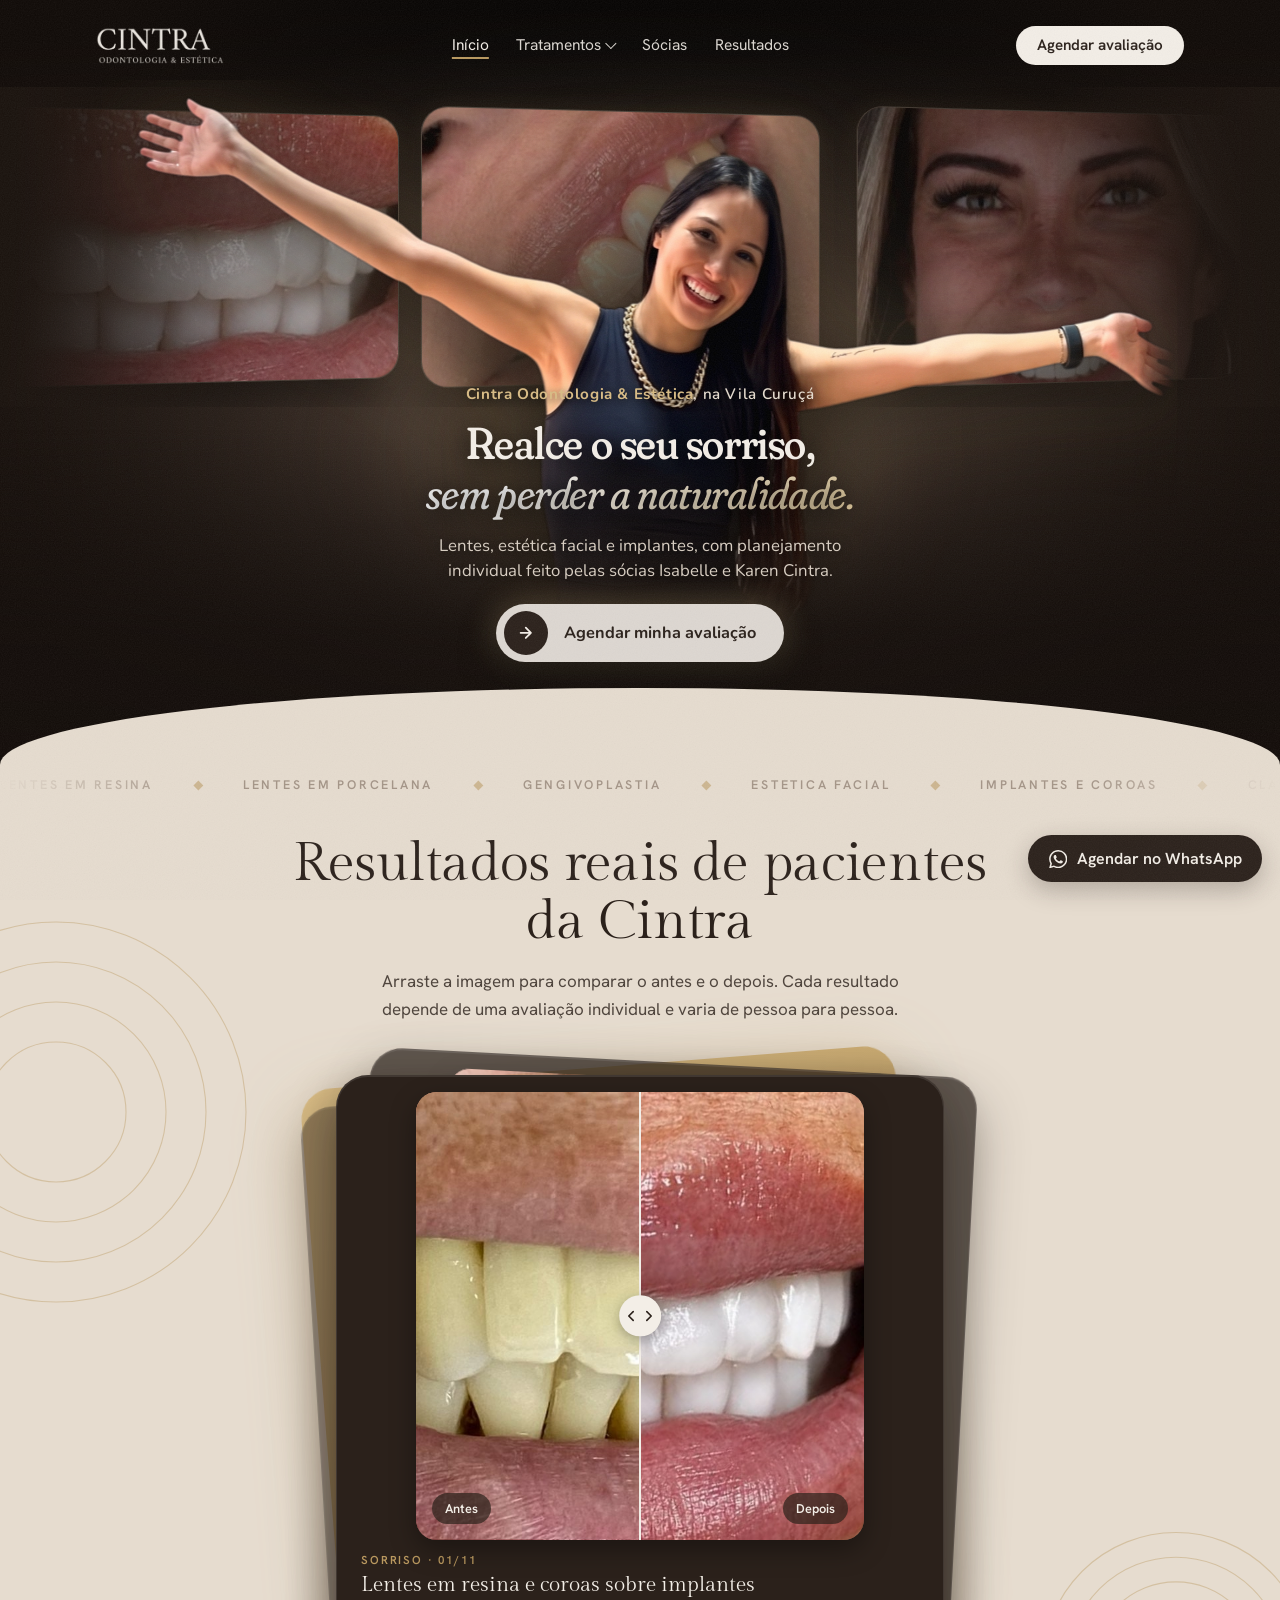
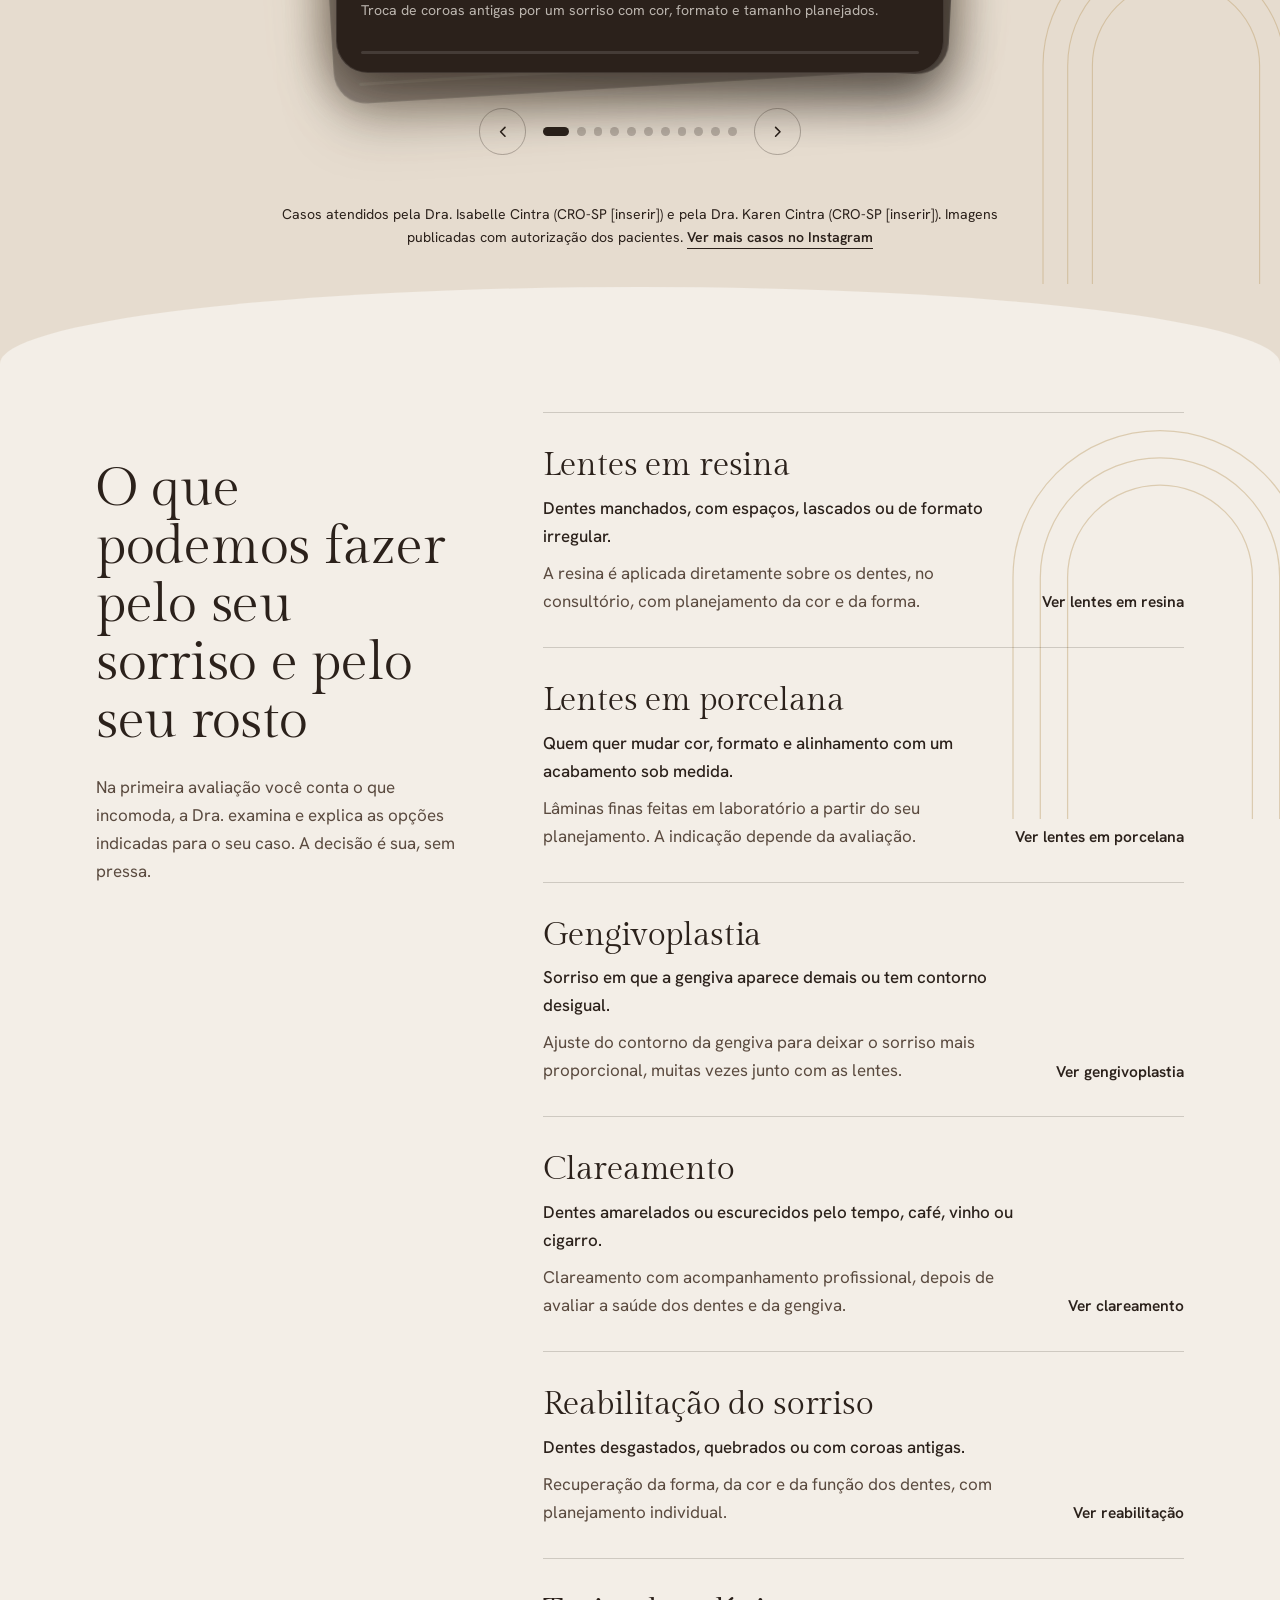
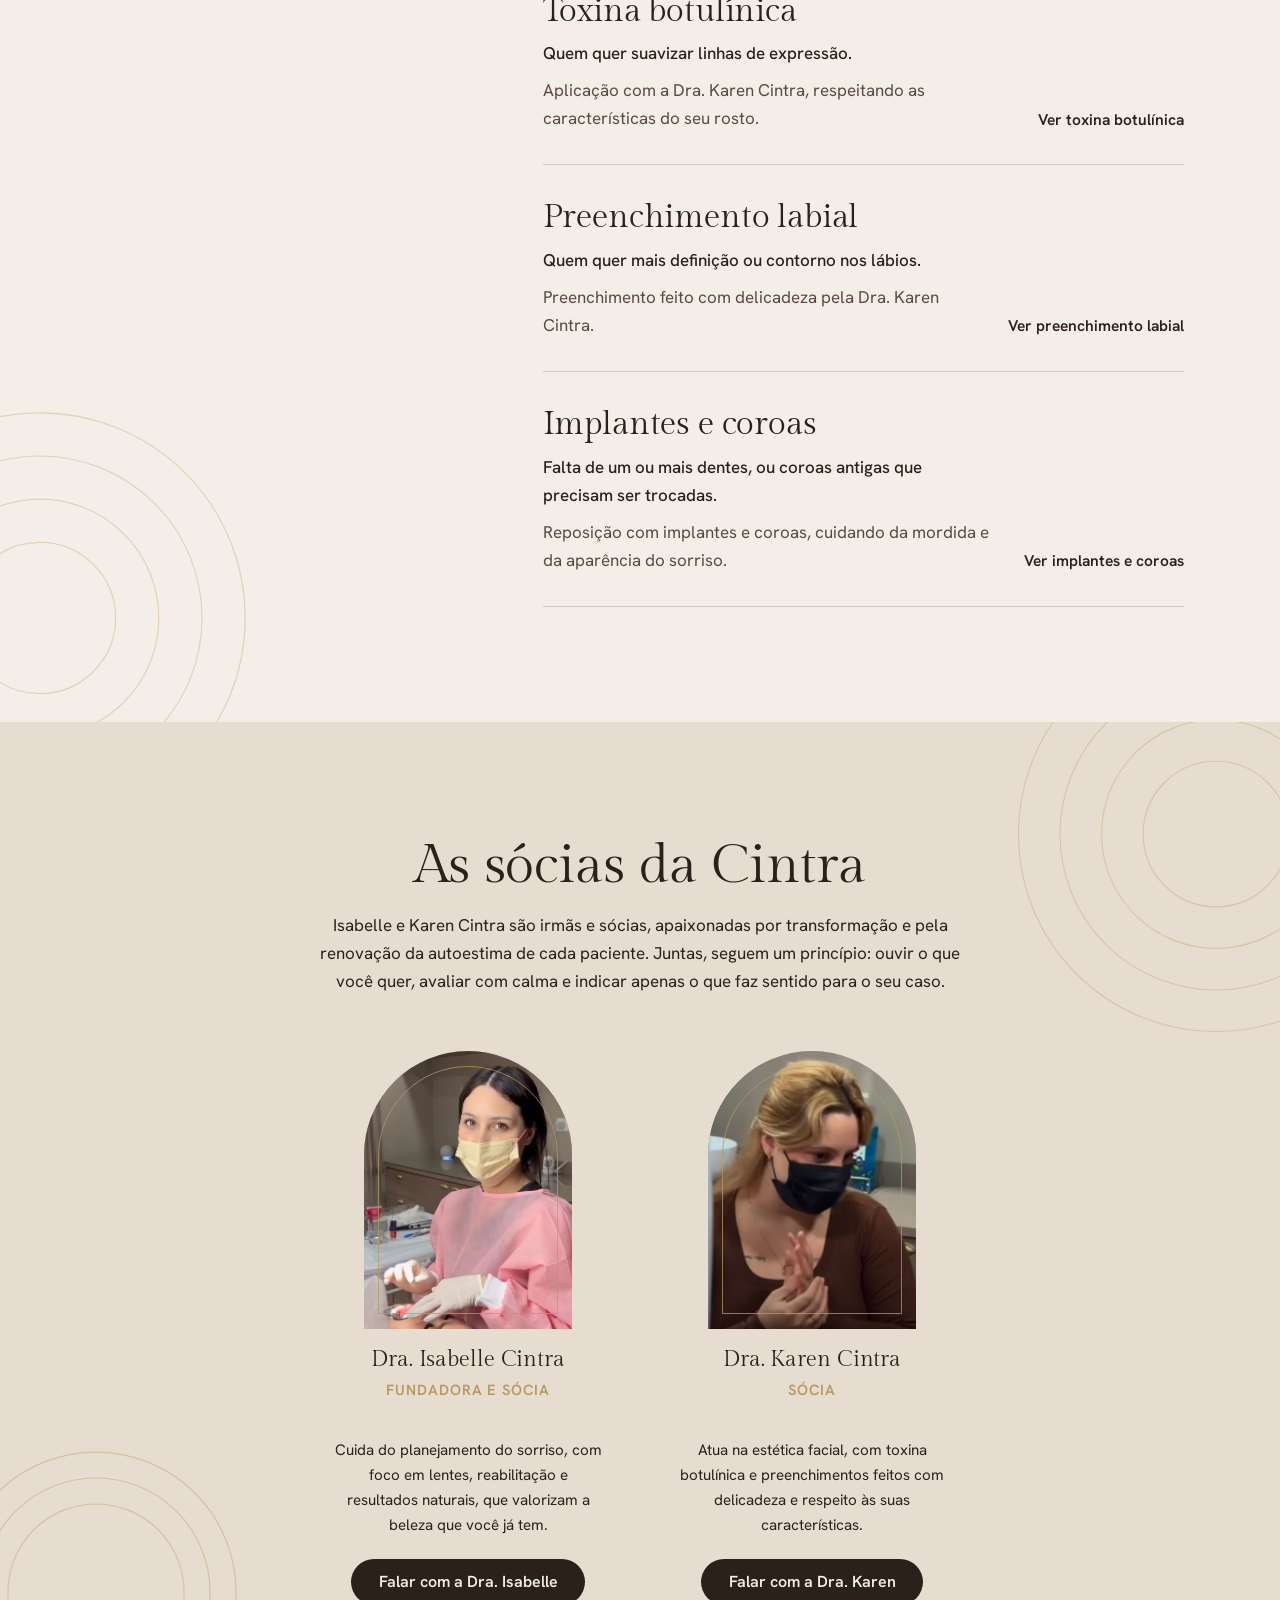
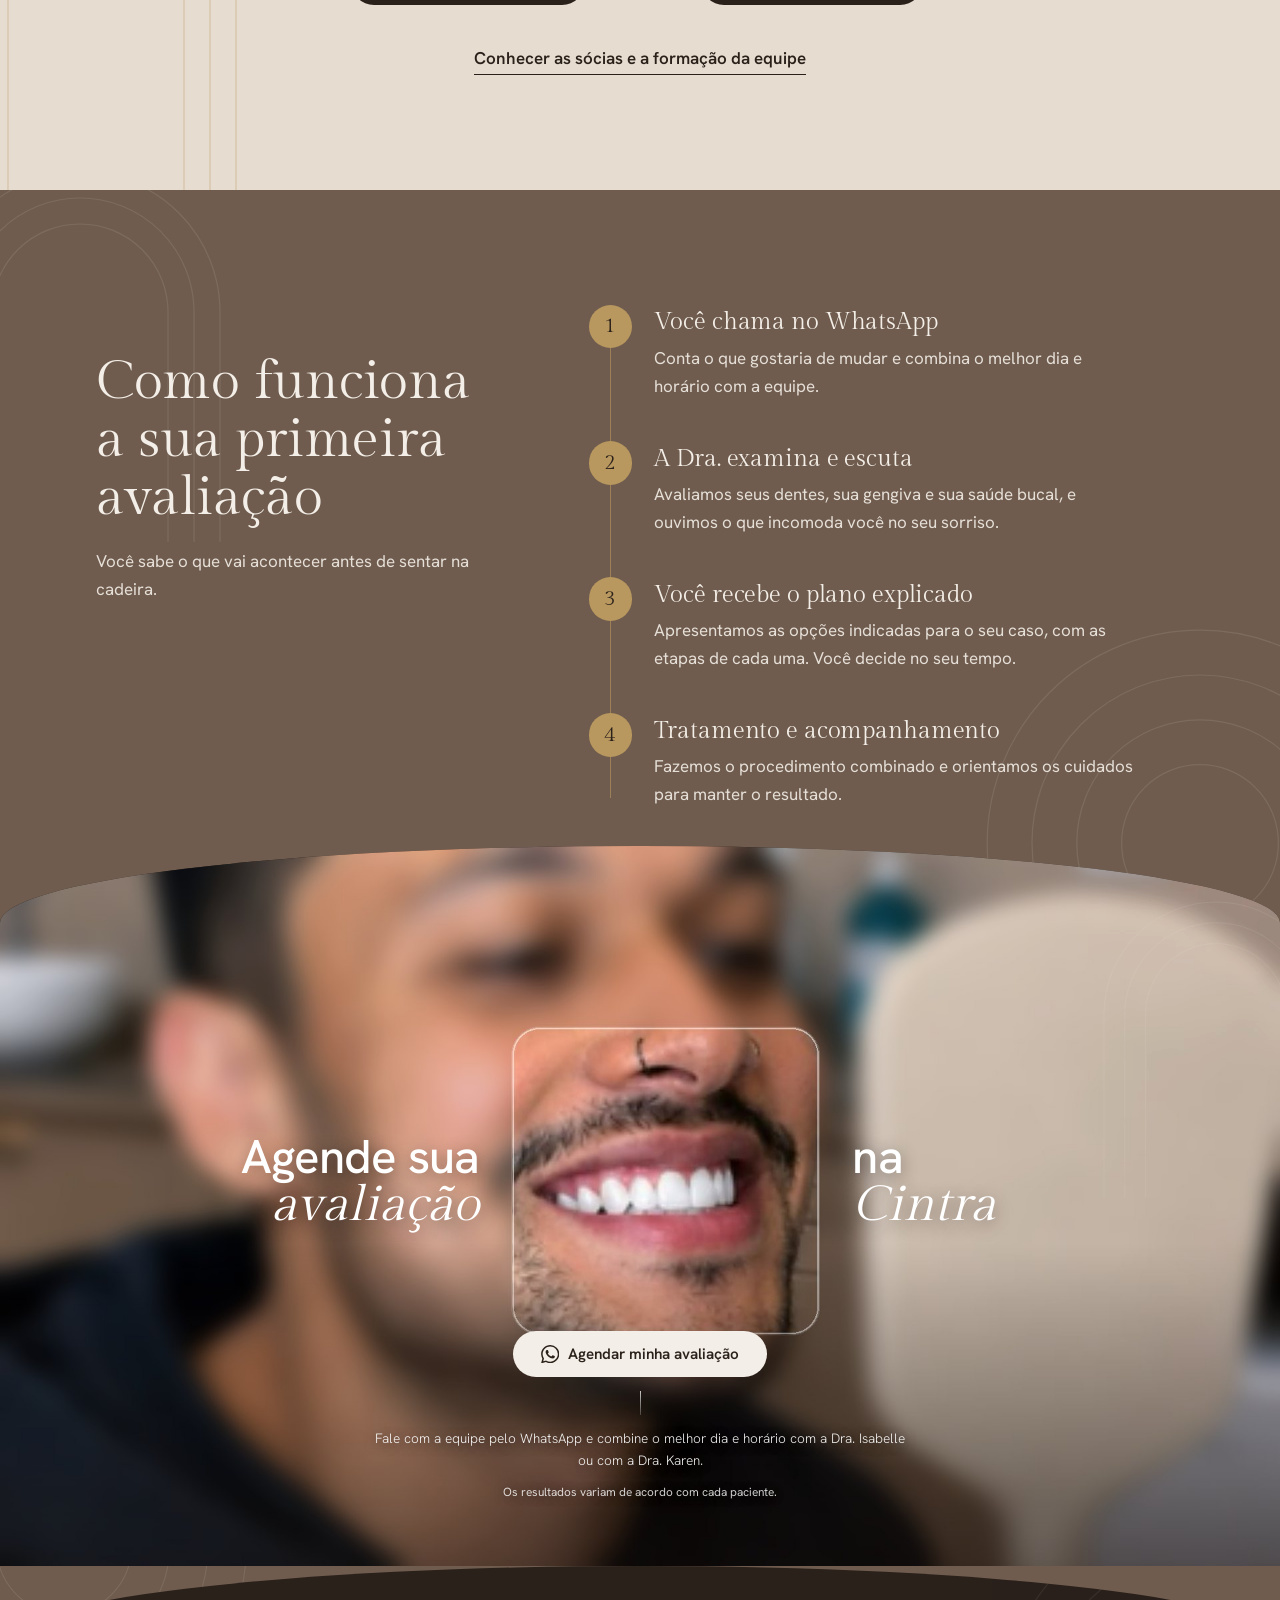
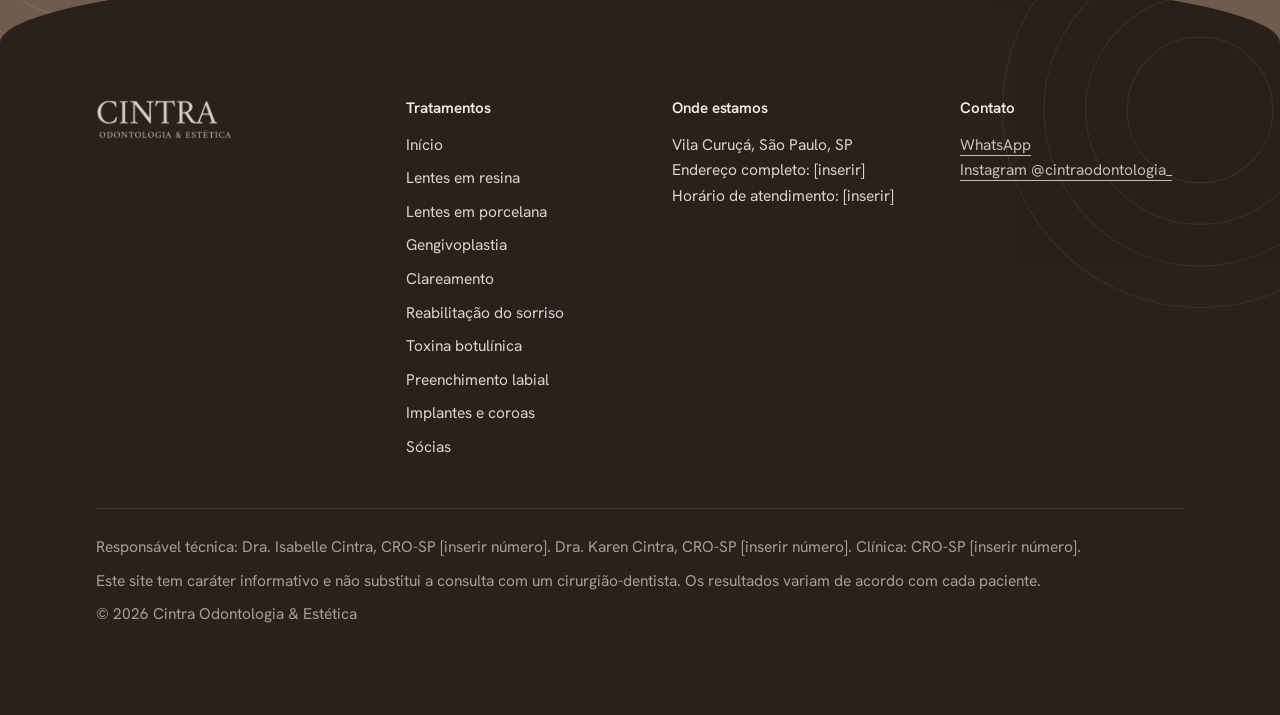
==== commit af431a60: "Add files via upload" ====
--- a/index.html
+++ b/index.html
@@ -35,7 +35,12 @@
     <a class="brand" href="index.html" aria-label="Cintra Odontologia e Estética, página inicial">
       <img src="logo-cintra.png" alt="Cintra Odontologia &amp; Estética" width="596" height="174">
     </a>
-    <nav class="nav" id="menu" aria-label="Principal"><a href="index.html" aria-current="page">Início</a><a href="sorriso.html">Sorriso</a><a href="estetica-facial.html">Estética facial</a><a href="implantes.html">Implantes</a><a href="socias.html">Sócias</a><a href="resultados.html">Resultados</a></nav>
+    <nav class="nav" id="menu" aria-label="Principal">
+      <a href="index.html" aria-current="page">Início</a>
+      <div class="nav-dd"><button type="button" aria-haspopup="true" aria-expanded="false">Tratamentos</button><div class="dd-panel"><div><div><b>Sorriso</b><a href="lentes-resina.html">Lentes em resina</a><a href="lentes-porcelana.html">Lentes em porcelana</a><a href="gengivoplastia.html">Gengivoplastia</a><a href="clareamento.html">Clareamento</a><a href="reabilitacao.html">Reabilitação do sorriso</a></div><div><b>Estética facial</b><a href="toxina-botulinica.html">Toxina botulínica</a><a href="preenchimento-labial.html">Preenchimento labial</a></div><div><b>Implantes</b><a href="implantes-e-coroas.html">Implantes e coroas</a></div></div></div></div>
+      <a href="socias.html">Sócias</a>
+      <a href="index.html#casos">Resultados</a>
+    </nav>
     <div class="hdr-right">
       <a class="btn btn-light" data-wa="Olá! Gostaria de agendar uma avaliação na Cintra Odontologia." href="https://www.instagram.com/cintraodontologia_/">Agendar avaliação</a>
       <button class="nav-toggle" type="button" aria-label="Abrir menu" aria-expanded="false" aria-controls="menu"><span></span></button>
@@ -69,8 +74,178 @@
 </section>
 
 
-<section class="treatments curved" id="tratamentos" style="padding-top:calc(var(--curve) + 4.4rem)">
+<section class="cases curved" id="casos">
   <div class="marquee" aria-hidden="true"><div class="marquee-track"><span>Lentes em resina</span><span>Lentes em porcelana</span><span>Gengivoplastia</span><span>Estética facial</span><span>Implantes e coroas</span><span>Clareamento</span><span>Toxina botulínica</span><span>Preenchimento labial</span><span>Lentes em resina</span><span>Lentes em porcelana</span><span>Gengivoplastia</span><span>Estética facial</span><span>Implantes e coroas</span><span>Clareamento</span><span>Toxina botulínica</span><span>Preenchimento labial</span><span>Lentes em resina</span><span>Lentes em porcelana</span><span>Gengivoplastia</span><span>Estética facial</span><span>Implantes e coroas</span><span>Clareamento</span><span>Toxina botulínica</span><span>Preenchimento labial</span><span>Lentes em resina</span><span>Lentes em porcelana</span><span>Gengivoplastia</span><span>Estética facial</span><span>Implantes e coroas</span><span>Clareamento</span><span>Toxina botulínica</span><span>Preenchimento labial</span></div></div>
+  <div class="wrap">
+    <div class="cases-head">
+      <h2>Resultados reais de pacientes da Cintra</h2>
+      <p>Arraste a imagem para comparar o antes e o depois. Cada resultado depende de uma avaliação individual e varia de pessoa para pessoa.</p>
+    </div>
+    <div class="deck" id="deck" tabindex="0" role="region" aria-roledescription="carrossel" aria-label="Casos de antes e depois">
+      <div class="deck-backdrop" aria-hidden="true"></div>
+      <div class="deck-cards">
+        <article class="deck-card" data-i="0" data-accent="gold" aria-label="Caso 1 de 11">
+          <div class="dk-stage">
+            <div class="ba" data-ba style="--ar:1/1;--arn:1.0000">
+            <img src="caso1-depois.jpg" alt="Depois: Lentes em resina e coroas sobre implantes" loading="lazy">
+            <img class="ba-before" src="caso1-antes.jpg" alt="Antes: Lentes em resina e coroas sobre implantes" loading="lazy">
+            <span class="ba-pill l">Antes</span>
+            <span class="ba-pill r">Depois</span>
+            <div class="ba-line"><div class="ba-knob"><svg viewBox="0 0 24 24" aria-hidden="true"><polyline points="15 18 9 12 15 6"/></svg><svg viewBox="0 0 24 24" aria-hidden="true"><polyline points="9 18 15 12 9 6"/></svg></div></div>
+            <input type="range" min="0" max="100" value="50" aria-label="Comparar antes e depois do caso de lentes em resina e coroas">
+          </div>
+          </div>
+          <div class="dk-cap"><small>Sorriso · 01/11</small><b>Lentes em resina e coroas sobre implantes</b><span>Troca de coroas antigas por um sorriso com cor, formato e tamanho planejados.</span></div>
+          <div class="dk-prog"><i></i></div>
+        </article>
+<article class="deck-card" data-i="1" data-accent="gold" aria-label="Caso 2 de 11">
+          <div class="dk-stage">
+            <div class="ba" data-ba style="--ar:1/1;--arn:1.0000">
+            <img src="caso2-depois.jpg" alt="Depois: Fechamento de espaço com resina" loading="lazy">
+            <img class="ba-before" src="caso2-antes.jpg" alt="Antes: Fechamento de espaço com resina" loading="lazy">
+            <span class="ba-pill l">Antes</span>
+            <span class="ba-pill r">Depois</span>
+            <div class="ba-line"><div class="ba-knob"><svg viewBox="0 0 24 24" aria-hidden="true"><polyline points="15 18 9 12 15 6"/></svg><svg viewBox="0 0 24 24" aria-hidden="true"><polyline points="9 18 15 12 9 6"/></svg></div></div>
+            <input type="range" min="0" max="100" value="50" aria-label="Comparar antes e depois do caso de fechamento de espaço">
+          </div>
+          </div>
+          <div class="dk-cap"><small>Sorriso · 02/11</small><b>Fechamento de espaço com resina</b><span>Acréscimo em resina para fechar o espaço entre os dentes da frente.</span></div>
+          <div class="dk-prog"><i></i></div>
+        </article>
+<article class="deck-card" data-i="2" data-accent="gold" aria-label="Caso 3 de 11">
+          <div class="dk-stage">
+            <div class="ba" data-ba style="--ar:436/544;--arn:0.8015">
+            <img src="sorriso-depois.jpg" alt="Depois: Estética do sorriso" loading="lazy">
+            <img class="ba-before" src="sorriso-antes.jpg" alt="Antes: Estética do sorriso" loading="lazy">
+            <span class="ba-pill l">Antes</span>
+            <span class="ba-pill r">Depois</span>
+            <div class="ba-line"><div class="ba-knob"><svg viewBox="0 0 24 24" aria-hidden="true"><polyline points="15 18 9 12 15 6"/></svg><svg viewBox="0 0 24 24" aria-hidden="true"><polyline points="9 18 15 12 9 6"/></svg></div></div>
+            <input type="range" min="0" max="100" value="50" aria-label="Comparar antes e depois do caso de estética do sorriso">
+          </div>
+          </div>
+          <div class="dk-cap"><small>Sorriso · 03/11</small><b>Estética do sorriso</b><span>Planejamento individual da cor, do formato e da proporção dos dentes.</span></div>
+          <div class="dk-prog"><i></i></div>
+        </article>
+<article class="deck-card" data-i="3" data-accent="gold" aria-label="Caso 4 de 11">
+          <div class="dk-stage">
+            <div class="ba" data-ba style="--ar:511/712;--arn:0.7177">
+            <img src="colagem-depois.jpg" alt="Depois: Lente em resina" loading="lazy">
+            <img class="ba-before" src="colagem-antes.jpg" alt="Antes: Lente em resina" loading="lazy">
+            <span class="ba-pill l">Antes</span>
+            <span class="ba-pill r">Depois</span>
+            <div class="ba-line"><div class="ba-knob"><svg viewBox="0 0 24 24" aria-hidden="true"><polyline points="15 18 9 12 15 6"/></svg><svg viewBox="0 0 24 24" aria-hidden="true"><polyline points="9 18 15 12 9 6"/></svg></div></div>
+            <input type="range" min="0" max="100" value="50" aria-label="Comparar antes e depois do caso de lente em resina">
+          </div>
+          </div>
+          <div class="dk-cap"><small>Sorriso · 04/11</small><b>Lente em resina</b><span>Lentes em resina aplicadas diretamente nos dentes, no consultório.</span></div>
+          <div class="dk-prog"><i></i></div>
+        </article>
+<article class="deck-card" data-i="4" data-accent="gold" aria-label="Caso 5 de 11">
+          <div class="dk-stage">
+            <div class="ba" data-ba style="--ar:1/1;--arn:1.0000">
+            <img src="clareamento-depois.jpg" alt="Depois: Clareamento" loading="lazy">
+            <img class="ba-before" src="clareamento-antes.jpg" alt="Antes: Clareamento" loading="lazy">
+            <span class="ba-pill l">Antes</span>
+            <span class="ba-pill r">Depois</span>
+            <div class="ba-line"><div class="ba-knob"><svg viewBox="0 0 24 24" aria-hidden="true"><polyline points="15 18 9 12 15 6"/></svg><svg viewBox="0 0 24 24" aria-hidden="true"><polyline points="9 18 15 12 9 6"/></svg></div></div>
+            <input type="range" min="0" max="100" value="50" aria-label="Comparar antes e depois do caso de clareamento">
+          </div>
+          </div>
+          <div class="dk-cap"><small>Sorriso · 05/11</small><b>Clareamento</b><span>Fotos sem filtro e na mesma luz.</span></div>
+          <div class="dk-prog"><i></i></div>
+        </article>
+<article class="deck-card" data-i="5" data-accent="gold" aria-label="Caso 6 de 11">
+          <div class="dk-stage">
+            <div class="ba" data-ba style="--ar:1/1;--arn:1.0000">
+            <img src="reab-depois.jpg" alt="Depois: Reabilitação do sorriso" loading="lazy">
+            <img class="ba-before" src="reab-antes.jpg" alt="Antes: Reabilitação do sorriso" loading="lazy">
+            <span class="ba-pill l">Antes</span>
+            <span class="ba-pill r">Depois</span>
+            <div class="ba-line"><div class="ba-knob"><svg viewBox="0 0 24 24" aria-hidden="true"><polyline points="15 18 9 12 15 6"/></svg><svg viewBox="0 0 24 24" aria-hidden="true"><polyline points="9 18 15 12 9 6"/></svg></div></div>
+            <input type="range" min="0" max="100" value="50" aria-label="Comparar antes e depois do caso de reabilitação do sorriso">
+          </div>
+          </div>
+          <div class="dk-cap"><small>Sorriso · 06/11</small><b>Reabilitação do sorriso</b><span>Recuperação da forma e da cor dos dentes, com planejamento individual.</span></div>
+          <div class="dk-prog"><i></i></div>
+        </article>
+<article class="deck-card" data-i="6" data-accent="taupe" aria-label="Caso 7 de 11">
+          <div class="dk-stage">
+            <div class="ba" data-ba style="--ar:418/208;--arn:2.0096">
+            <img src="queixo-depois.jpg" alt="Depois: Estética facial" loading="lazy">
+            <img class="ba-before" src="queixo-antes.jpg" alt="Antes: Estética facial" loading="lazy">
+            <span class="ba-pill l">Antes</span>
+            <span class="ba-pill r">Depois</span>
+            <div class="ba-line"><div class="ba-knob"><svg viewBox="0 0 24 24" aria-hidden="true"><polyline points="15 18 9 12 15 6"/></svg><svg viewBox="0 0 24 24" aria-hidden="true"><polyline points="9 18 15 12 9 6"/></svg></div></div>
+            <input type="range" min="0" max="100" value="50" aria-label="Comparar antes e depois do caso de estética facial do queixo e do pescoço">
+          </div>
+          </div>
+          <div class="dk-cap"><small>Estética · 07/11</small><b>Estética facial</b><span>Região do queixo e do pescoço.</span></div>
+          <div class="dk-prog"><i></i></div>
+        </article>
+<article class="deck-card" data-i="7" data-accent="taupe" aria-label="Caso 8 de 11">
+          <div class="dk-stage">
+            <div class="ba" data-ba style="--ar:304/152;--arn:2.0000">
+            <img src="botox2-depois.jpg" alt="Depois: Toxina botulínica" loading="lazy">
+            <img class="ba-before" src="botox2-antes.jpg" alt="Antes: Toxina botulínica" loading="lazy">
+            <span class="ba-pill l">Antes</span>
+            <span class="ba-pill r">Depois</span>
+            <div class="ba-line"><div class="ba-knob"><svg viewBox="0 0 24 24" aria-hidden="true"><polyline points="15 18 9 12 15 6"/></svg><svg viewBox="0 0 24 24" aria-hidden="true"><polyline points="9 18 15 12 9 6"/></svg></div></div>
+            <input type="range" min="0" max="100" value="50" aria-label="Comparar antes e depois da toxina botulínica na testa">
+          </div>
+          </div>
+          <div class="dk-cap"><small>Estética · 08/11</small><b>Toxina botulínica</b><span>Atendimento da Dra. Karen Cintra.</span></div>
+          <div class="dk-prog"><i></i></div>
+        </article>
+<article class="deck-card" data-i="8" data-accent="taupe" aria-label="Caso 9 de 11">
+          <div class="dk-stage">
+            <div class="ba" data-ba style="--ar:432/360;--arn:1.2000">
+            <img src="botox-depois.jpg" alt="Depois: Toxina botulínica" loading="lazy">
+            <img class="ba-before" src="botox-antes.jpg" alt="Antes: Toxina botulínica" loading="lazy">
+            <span class="ba-pill l">Antes</span>
+            <span class="ba-pill r">Depois</span>
+            <div class="ba-line"><div class="ba-knob"><svg viewBox="0 0 24 24" aria-hidden="true"><polyline points="15 18 9 12 15 6"/></svg><svg viewBox="0 0 24 24" aria-hidden="true"><polyline points="9 18 15 12 9 6"/></svg></div></div>
+            <input type="range" min="0" max="100" value="50" aria-label="Comparar antes e depois da aplicação de toxina botulínica">
+          </div>
+          </div>
+          <div class="dk-cap"><small>Estética · 09/11</small><b>Toxina botulínica</b><span>Atendimento da Dra. Karen Cintra.</span></div>
+          <div class="dk-prog"><i></i></div>
+        </article>
+<article class="deck-card" data-i="9" data-accent="taupe" aria-label="Caso 10 de 11">
+          <div class="dk-stage">
+            <div class="ba" data-ba style="--ar:1/1;--arn:1.0000">
+            <img src="labios2-depois.jpg" alt="Depois: Preenchimento labial" loading="lazy">
+            <img class="ba-before" src="labios2-antes.jpg" alt="Antes: Preenchimento labial" loading="lazy">
+            <span class="ba-pill l">Antes</span>
+            <span class="ba-pill r">Depois</span>
+            <div class="ba-line"><div class="ba-knob"><svg viewBox="0 0 24 24" aria-hidden="true"><polyline points="15 18 9 12 15 6"/></svg><svg viewBox="0 0 24 24" aria-hidden="true"><polyline points="9 18 15 12 9 6"/></svg></div></div>
+            <input type="range" min="0" max="100" value="50" aria-label="Comparar antes e depois do preenchimento labial">
+          </div>
+          </div>
+          <div class="dk-cap"><small>Estética · 10/11</small><b>Preenchimento labial</b><span>Mais volume e definição nos lábios.</span></div>
+          <div class="dk-prog"><i></i></div>
+        </article>
+<article class="deck-card" data-i="10" data-accent="taupe" aria-label="Caso 11 de 11">
+          <div class="dk-stage">
+            <div class="ba ba-static" style="--arn:0.7968">
+            <img src="labios-resultado.jpg" alt="Resultado de preenchimento labial com contorno delicado e harmonia" loading="lazy">
+          </div>
+          </div>
+          <div class="dk-cap"><small>Estética · 11/11</small><b>Preenchimento labial</b><span>Mais definição e contorno delicado, respeitando as características do lábio da paciente.</span></div>
+          <div class="dk-prog"><i></i></div>
+        </article>
+      </div>
+    </div>
+    <div class="deck-ctrl">
+      <button type="button" class="deck-arrow" id="deckPrev" aria-label="Caso anterior"><svg viewBox="0 0 24 24" aria-hidden="true"><polyline points="15 18 9 12 15 6"/></svg></button>
+      <div class="deck-dots" id="deckDots"><button type="button" aria-label="Caso 1"></button><button type="button" aria-label="Caso 2"></button><button type="button" aria-label="Caso 3"></button><button type="button" aria-label="Caso 4"></button><button type="button" aria-label="Caso 5"></button><button type="button" aria-label="Caso 6"></button><button type="button" aria-label="Caso 7"></button><button type="button" aria-label="Caso 8"></button><button type="button" aria-label="Caso 9"></button><button type="button" aria-label="Caso 10"></button><button type="button" aria-label="Caso 11"></button></div>
+      <button type="button" class="deck-arrow" id="deckNext" aria-label="Próximo caso"><svg viewBox="0 0 24 24" aria-hidden="true"><polyline points="9 18 15 12 9 6"/></svg></button>
+    </div>
+    <p class="cases-foot">Casos atendidos pela Dra. Isabelle Cintra (CRO-SP [inserir]) e pela Dra. Karen Cintra (CRO-SP [inserir]). Imagens publicadas com autorização dos pacientes. <a class="textlink" href="https://www.instagram.com/cintraodontologia_/" target="_blank" rel="noopener">Ver mais casos no Instagram</a></p>
+  </div>
+</section>
+
+
+<section class="treatments curved" id="tratamentos">
   <div class="wrap treat-grid">
     <div class="treat-intro">
       <h2>O que podemos fazer pelo seu sorriso e pelo seu rosto</h2>
@@ -78,7 +253,7 @@
     </div>
     <ul>
       <li>
-        <a class="svc" href="sorriso.html#lentes-resina">
+        <a class="svc" href="lentes-resina.html">
           <div>
             <h3>Lentes em resina</h3>
             <p class="svc-for">Dentes manchados, com espaços, lascados ou de formato irregular.</p>
@@ -88,7 +263,7 @@
         </a>
       </li>
       <li>
-        <a class="svc" href="sorriso.html#lentes-porcelana">
+        <a class="svc" href="lentes-porcelana.html">
           <div>
             <h3>Lentes em porcelana</h3>
             <p class="svc-for">Quem quer mudar cor, formato e alinhamento com um acabamento sob medida.</p>
@@ -98,7 +273,7 @@
         </a>
       </li>
       <li>
-        <a class="svc" href="sorriso.html#gengivoplastia">
+        <a class="svc" href="gengivoplastia.html">
           <div>
             <h3>Gengivoplastia</h3>
             <p class="svc-for">Sorriso em que a gengiva aparece demais ou tem contorno desigual.</p>
@@ -108,7 +283,7 @@
         </a>
       </li>
       <li>
-        <a class="svc" href="sorriso.html#clareamento">
+        <a class="svc" href="clareamento.html">
           <div>
             <h3>Clareamento</h3>
             <p class="svc-for">Dentes amarelados ou escurecidos pelo tempo, café, vinho ou cigarro.</p>
@@ -118,17 +293,37 @@
         </a>
       </li>
       <li>
-        <a class="svc" href="estetica-facial.html">
-          <div>
-            <h3>Estética facial</h3>
-            <p class="svc-for">Quem quer suavizar linhas de expressão ou dar mais definição aos lábios.</p>
-            <p>Toxina botulínica e preenchimento labial, com a Dra. Karen Cintra, respeitando as características do seu rosto.</p>
-          </div>
-          <span class="svc-cta">Ver estética facial</span>
-        </a>
-      </li>
-      <li>
-        <a class="svc" href="implantes.html">
+        <a class="svc" href="reabilitacao.html">
+          <div>
+            <h3>Reabilitação do sorriso</h3>
+            <p class="svc-for">Dentes desgastados, quebrados ou com coroas antigas.</p>
+            <p>Recuperação da forma, da cor e da função dos dentes, com planejamento individual.</p>
+          </div>
+          <span class="svc-cta">Ver reabilitação</span>
+        </a>
+      </li>
+      <li>
+        <a class="svc" href="toxina-botulinica.html">
+          <div>
+            <h3>Toxina botulínica</h3>
+            <p class="svc-for">Quem quer suavizar linhas de expressão.</p>
+            <p>Aplicação com a Dra. Karen Cintra, respeitando as características do seu rosto.</p>
+          </div>
+          <span class="svc-cta">Ver toxina botulínica</span>
+        </a>
+      </li>
+      <li>
+        <a class="svc" href="preenchimento-labial.html">
+          <div>
+            <h3>Preenchimento labial</h3>
+            <p class="svc-for">Quem quer mais definição ou contorno nos lábios.</p>
+            <p>Preenchimento feito com delicadeza pela Dra. Karen Cintra.</p>
+          </div>
+          <span class="svc-cta">Ver preenchimento labial</span>
+        </a>
+      </li>
+      <li>
+        <a class="svc" href="implantes-e-coroas.html">
           <div>
             <h3>Implantes e coroas</h3>
             <p class="svc-for">Falta de um ou mais dentes, ou coroas antigas que precisam ser trocadas.</p>
@@ -140,24 +335,7 @@
     </ul>
   </div>
 </section>
-<section class="teaser curved" id="casos">
-  <div class="wrap">
-    <div class="teaser-head">
-      <h2>Resultados reais de pacientes da Cintra</h2>
-      <p>Cada resultado depende de uma avaliação individual e varia de pessoa para pessoa.</p>
-    </div>
-    <div class="teaser-grid">
-      <figure><img src="sorriso-depois.jpg" alt="Paciente sorrindo depois do tratamento na Cintra" loading="lazy"></figure>
-      <figure><img src="caso1-depois.jpg" alt="Sorriso com lentes em resina e coroas sobre implantes" loading="lazy"></figure>
-      <figure><img src="labios-resultado.jpg" alt="Preenchimento labial com contorno delicado" loading="lazy"></figure>
-    </div>
-    <div class="teaser-foot">
-      <a class="btn btn-dark" href="resultados.html">Ver todos os resultados</a>
-      <small>Imagens publicadas com autorização dos pacientes.</small>
-    </div>
-  </div>
-</section>
-<section class="about on-ivory" id="socias">
+<section class="about" id="socias">
   <div class="wrap">
     <div class="about-head">
       <h2>As sócias da Cintra</h2>
@@ -199,47 +377,20 @@
 </section>
 
 
-<section class="faq" id="duvidas">
-  <div class="wrap faq-grid">
-    <h2>Perguntas que os pacientes costumam fazer</h2>
-    <div>
-      <details>
-        <summary>Qual a diferença entre lentes em resina e em porcelana?</summary>
-        <p>A lente em resina é feita diretamente nos dentes, no consultório, e em geral exige menos desgaste. A de porcelana é produzida em laboratório e costuma resistir melhor a manchas. A escolha depende da avaliação, dos seus hábitos e do resultado que você deseja.</p>
-      </details>
-      <details>
-        <summary>O tratamento dói?</summary>
-        <p>Depende do procedimento. Antes de começar, explicamos o que você vai sentir e usamos anestesia quando ela é indicada. Se tiver receio, conte na avaliação.</p>
-      </details>
-      <details>
-        <summary>Quanto custa?</summary>
-        <p>O valor depende do seu caso e do tratamento indicado. Apresentamos o orçamento depois da avaliação, para você decidir com todas as informações.</p>
-      </details>
-      <details>
-        <summary>Como funciona a primeira avaliação?</summary>
-        <p>Conversamos sobre o que você deseja, examinamos seus dentes e sua saúde bucal e explicamos as opções indicadas, com calma e sem pressa para decidir.</p>
-      </details>
-      <details>
-        <summary>Como faço para agendar?</summary>
-        <p>Pelo WhatsApp. Toque em qualquer botão de agendamento desta página para falar com a equipe e combinar o dia e o horário.</p>
-      </details>
-      <details>
-        <summary>Onde fica a clínica?</summary>
-        <p>Na Vila Curuçá, zona leste de São Paulo. Enviamos o endereço completo quando você confirma a avaliação.</p>
-      </details>
-    </div>
-  </div>
-</section>
 <section class="cta curved">
-  <div class="wrap">
-    <div class="cta-card">
-      <figure class="cta-photo"><img src="paciente-cintra.jpg" alt="Paciente da Cintra sorrindo ao ver o resultado no espelho" width="1920" height="1080" loading="lazy"></figure>
-      <div class="cta-body">
-        <h2>Agende sua <em>avaliação</em> na <em>Cintra</em></h2>
-        <p>Fale com a equipe pelo WhatsApp e combine o melhor dia e horário com a Dra. Isabelle ou com a Dra. Karen.</p>
-        <a class="btn btn-light" data-wa="Olá! Gostaria de agendar uma avaliação na Cintra Odontologia." href="https://www.instagram.com/cintraodontologia_/"><svg viewBox="0 0 24 24" aria-hidden="true"><path d="M17.472 14.382c-.297-.149-1.758-.867-2.03-.967-.273-.099-.471-.148-.67.15-.197.297-.767.966-.94 1.164-.173.199-.347.223-.644.075-.297-.15-1.255-.463-2.39-1.475-.883-.788-1.48-1.761-1.653-2.059-.173-.297-.018-.458.13-.606.134-.133.298-.347.446-.52.149-.174.198-.298.298-.497.099-.198.05-.371-.025-.52-.075-.149-.669-1.612-.916-2.207-.242-.579-.487-.5-.669-.51-.173-.008-.371-.01-.57-.01-.198 0-.52.074-.792.372-.272.297-1.04 1.016-1.04 2.479 0 1.462 1.065 2.875 1.213 3.074.149.198 2.096 3.2 5.077 4.487.709.306 1.262.489 1.694.625.712.227 1.36.195 1.871.118.571-.085 1.758-.719 2.006-1.413.248-.694.248-1.289.173-1.413-.074-.124-.272-.198-.57-.347m-5.421 7.403h-.004a9.87 9.87 0 01-5.031-1.378l-.361-.214-3.741.982.998-3.648-.235-.374a9.86 9.86 0 01-1.51-5.26c.001-5.45 4.436-9.884 9.888-9.884 2.64 0 5.122 1.03 6.988 2.898a9.825 9.825 0 012.893 6.994c-.003 5.45-4.437 9.884-9.885 9.884m8.413-18.297A11.815 11.815 0 0012.05 0C5.495 0 .16 5.335.157 11.892c0 2.096.547 4.142 1.588 5.945L.057 24l6.305-1.654a11.882 11.882 0 005.683 1.448h.005c6.554 0 11.89-5.335 11.893-11.893a11.821 11.821 0 00-3.48-8.413Z"/></svg>Agendar minha avaliação</a>
-        <small class="cta-note">Os resultados variam de acordo com cada paciente.</small>
-      </div>
+  <div class="cta-wrap">
+    <div class="cta-hero">
+      <img src="cta-sorriso.jpg" alt="Paciente da Cintra sorrindo ao ver o resultado no espelho" width="1920" height="1080" loading="lazy">
+      <div class="cta-headline">
+        <h2 class="cta-l">Agende sua <em>avaliação</em></h2>
+        <h2 class="cta-r">na <em>Cintra</em></h2>
+      </div>
+    </div>
+    <div class="cta-actions">
+      <a class="btn btn-light" data-wa="Olá! Gostaria de agendar uma avaliação na Cintra Odontologia." href="https://www.instagram.com/cintraodontologia_/"><svg viewBox="0 0 24 24" aria-hidden="true"><path d="M17.472 14.382c-.297-.149-1.758-.867-2.03-.967-.273-.099-.471-.148-.67.15-.197.297-.767.966-.94 1.164-.173.199-.347.223-.644.075-.297-.15-1.255-.463-2.39-1.475-.883-.788-1.48-1.761-1.653-2.059-.173-.297-.018-.458.13-.606.134-.133.298-.347.446-.52.149-.174.198-.298.298-.497.099-.198.05-.371-.025-.52-.075-.149-.669-1.612-.916-2.207-.242-.579-.487-.5-.669-.51-.173-.008-.371-.01-.57-.01-.198 0-.52.074-.792.372-.272.297-1.04 1.016-1.04 2.479 0 1.462 1.065 2.875 1.213 3.074.149.198 2.096 3.2 5.077 4.487.709.306 1.262.489 1.694.625.712.227 1.36.195 1.871.118.571-.085 1.758-.719 2.006-1.413.248-.694.248-1.289.173-1.413-.074-.124-.272-.198-.57-.347m-5.421 7.403h-.004a9.87 9.87 0 01-5.031-1.378l-.361-.214-3.741.982.998-3.648-.235-.374a9.86 9.86 0 01-1.51-5.26c.001-5.45 4.436-9.884 9.888-9.884 2.64 0 5.122 1.03 6.988 2.898a9.825 9.825 0 012.893 6.994c-.003 5.45-4.437 9.884-9.885 9.884m8.413-18.297A11.815 11.815 0 0012.05 0C5.495 0 .16 5.335.157 11.892c0 2.096.547 4.142 1.588 5.945L.057 24l6.305-1.654a11.882 11.882 0 005.683 1.448h.005c6.554 0 11.89-5.335 11.893-11.893a11.821 11.821 0 00-3.48-8.413Z"/></svg>Agendar minha avaliação</a>
+      <div class="cta-div" aria-hidden="true"></div>
+      <p>Fale com a equipe pelo WhatsApp e combine o melhor dia e horário com a Dra. Isabelle ou com a Dra. Karen.</p>
+      <small class="cta-note">Os resultados variam de acordo com cada paciente.</small>
     </div>
   </div>
 </section>
@@ -254,8 +405,8 @@
         </a>
       </div>
       <div>
-        <h3>Páginas</h3>
-        <div class="footer-nav"><a href="index.html">Início</a><a href="sorriso.html">Sorriso</a><a href="estetica-facial.html">Estética facial</a><a href="implantes.html">Implantes</a><a href="socias.html">Sócias</a><a href="resultados.html">Resultados</a></div>
+        <h3>Tratamentos</h3>
+        <div class="footer-nav"><a href="index.html">Início</a><a href="lentes-resina.html">Lentes em resina</a><a href="lentes-porcelana.html">Lentes em porcelana</a><a href="gengivoplastia.html">Gengivoplastia</a><a href="clareamento.html">Clareamento</a><a href="reabilitacao.html">Reabilitação do sorriso</a><a href="toxina-botulinica.html">Toxina botulínica</a><a href="preenchimento-labial.html">Preenchimento labial</a><a href="implantes-e-coroas.html">Implantes e coroas</a><a href="socias.html">Sócias</a></div>
       </div>
       <div>
         <h3>Onde estamos</h3>
--- a/style.css
+++ b/style.css
@@ -456,9 +456,10 @@
 .phero-links a{color:#E6DCCF;text-decoration:none;display:inline-flex;align-items:center;gap:.6rem;opacity:.88}
 .phero-links a::before{content:"";width:.38rem;height:.38rem;background:var(--gold);transform:rotate(45deg)}
 .phero-links a:hover{opacity:1;text-decoration:underline;text-underline-offset:.3rem}
-.phero .arch{width:min(100%,22rem);aspect-ratio:4/5;margin-inline:0 auto;box-shadow:0 2rem 4rem rgba(0,0,0,.5)}
-@media(min-width:900px){.phero .arch{margin-inline:auto 0}}
-.phero .arch img{object-position:center 30%}
+.phero-photo{margin:0;width:min(100%,30rem);aspect-ratio:4/5;margin-inline:0 auto;position:relative}
+@media(min-width:900px){.phero-photo{margin-inline:auto 0}}
+.phero-photo img{width:100%;height:100%;object-fit:cover;object-position:center 35%;display:block;
+  -webkit-mask-image:radial-gradient(ellipse 62% 60% at 50% 50%,#000 58%,transparent 100%);mask-image:radial-gradient(ellipse 62% 60% at 50% 50%,#000 58%,transparent 100%);filter:saturate(1.04) contrast(1.03)}
 .phero.solo{padding-bottom:calc(var(--curve) + 2.4rem)}
 .phero.solo .phero-grid{grid-template-columns:1fr;text-align:center;justify-items:center}
 .phero.solo .kicker{justify-content:center}
@@ -487,8 +488,8 @@
 @media(min-width:560px){.tb-media.pair{grid-template-columns:1fr 1fr}}
 .tb-media figure{margin:0;display:grid;gap:.6rem;justify-items:center}
 .tb-media figcaption{font-size:.86rem;color:var(--cocoa-soft);text-align:center}
-.tb-media .ba{width:min(100%,36rem,calc(30rem*var(--arn,1)));margin-inline:auto;border-radius:1.6rem;box-shadow:0 1rem 2.4rem rgba(43,33,27,.22)}
-.tb-media.pair .ba{width:100%;border-radius:1.2rem}
+.tb-media .ba{width:min(100%,36rem,calc(30rem*var(--arn,1)));margin-inline:auto;border-radius:.4rem}
+.tb-media.pair .ba{width:100%;border-radius:.4rem}
 .tb-media .ba-pill{font-size:.72rem;padding:.25rem .65rem;bottom:.7rem}
 .tb-media .ba-pill.l{left:.7rem}.tb-media .ba-pill.r{right:.7rem}
 .tb-media.pair .ba-knob{width:2.1rem;height:2.1rem}
@@ -506,34 +507,32 @@
 .mini-head h2{font:400 clamp(1.9rem,3.6vw,2.7rem)/1.1 var(--serif)}
 .mini-head p{margin-top:.8rem;opacity:.9}
 
-/* Prévia de resultados na página inicial */
-.teaser{background:var(--sand)}
-.teaser-head{display:grid;gap:1rem;max-width:44rem;margin:0 auto 2.6rem;text-align:center}
-.teaser-head p{color:var(--cocoa-soft);margin-inline:auto;max-width:34rem}
-.teaser-grid{display:grid;grid-template-columns:repeat(3,1fr);gap:clamp(.6rem,2vw,1.4rem);max-width:56rem;margin-inline:auto}
-.teaser-grid figure{margin:0;aspect-ratio:3/4;overflow:hidden;border-radius:999px 999px 1rem 1rem;position:relative;background:var(--mocha)}
-.teaser-grid figure:nth-child(2){margin-top:2rem}
-.teaser-grid img{width:100%;height:100%;object-fit:cover;display:block}
-.teaser-foot{display:flex;flex-direction:column;align-items:center;gap:.8rem;margin-top:2.6rem;text-align:center}
-.teaser-foot small{font-size:.86rem;color:var(--cocoa-soft);max-width:34rem}
 .about.on-ivory{background:var(--ivory)}
 .about.on-ivory .about-head{margin-bottom:3rem}
 .linkrow{display:flex;justify-content:center;margin-top:2.4rem}
 
-/* Chamada final: foto 16:9 inteira */
-.cta{background:var(--mocha);color:#fff;text-align:center;padding-top:calc(var(--curve) + 3rem);padding-bottom:calc(var(--curve) + 3.5rem)}
-.cta-card{position:relative;overflow:hidden;border-radius:2rem;background:var(--cocoa);box-shadow:0 1.6rem 3.6rem rgba(20,13,9,.35);max-width:68rem;margin-inline:auto}
-.cta-photo{margin:0;aspect-ratio:16/9;background:var(--cocoa)}
-.cta-photo img{display:block;width:100%;height:100%;object-fit:cover}
-.cta-body{display:flex;flex-direction:column;align-items:center;padding:1.8rem 1.2rem 2rem}
-.cta h2{font:500 clamp(1.5rem,5.4vw,2.2rem)/1.15 var(--sans);letter-spacing:-.015em;margin:0 0 .8rem;text-wrap:balance}
-.cta h2 em{font:italic 400 1.08em/1 var(--serif);letter-spacing:0}
-.cta p{margin:0 auto 1.2rem;max-width:30rem;font-size:.95rem;line-height:1.55;opacity:.92}
-.cta .btn{padding:.78rem 1.5rem;font-size:.97rem}
-.cta-note{display:block;margin-top:1rem;font-size:.76rem;opacity:.78}
-@media(min-width:900px){.cta-body{padding:2.6rem 2rem 2.8rem}.cta h2{font-size:clamp(2rem,3.2vw,2.7rem)}.cta p{font-size:1rem}}
-@media(max-width:600px){.cta{padding-inline:0}.cta-card{border-radius:1.5rem;margin-inline:1rem}}
-
+/* Chamada final: foto 16:9 com janela nítida, igual à referência */
+.cta{background:var(--mocha);color:#fff;padding:0 0 var(--curve);overflow:hidden}
+.cta-wrap{position:relative}
+.cta-hero{position:relative;aspect-ratio:16/9;overflow:hidden;background:var(--cocoa)}
+.cta-hero img{position:absolute;inset:0;width:100%;height:100%;object-fit:cover;display:block}
+.cta-headline{position:absolute;inset:0;pointer-events:none}
+.cta h2{position:absolute;top:46.5%;transform:translateY(-50%);margin:0;font:500 clamp(1.05rem,3.7vw,3.9rem)/1.04 var(--sans);letter-spacing:-.02em;text-shadow:0 4px 18px rgba(0,0,0,.45);white-space:nowrap}
+.cta h2 em{font:italic 400 1.04em/1 var(--serif);letter-spacing:0;display:block}
+.cta-l{right:calc(100% - 40% + clamp(.7rem,2.6vw,3.2rem));text-align:right}
+.cta-r{left:calc(64% + clamp(.7rem,2.6vw,3.2rem));text-align:left}
+.cta-actions{position:absolute;left:0;right:0;bottom:calc(var(--curve) * .5 + 1.6rem);display:flex;flex-direction:column;align-items:center;text-align:center;padding-inline:1rem}
+.cta-actions .btn{padding:.85rem 1.7rem;font-size:.95rem}
+.cta-div{width:1px;height:24px;background:linear-gradient(180deg,rgba(255,255,255,.75),rgba(255,255,255,.2));margin:.9rem 0 .8rem}
+.cta-actions p{margin:0;max-width:34rem;font-size:clamp(.85rem,1.05vw,.95rem);font-weight:300;line-height:1.6;color:rgba(255,255,255,.92);text-shadow:0 2px 12px rgba(0,0,0,.55)}
+.cta-note{display:block;margin-top:.7rem;font-size:.74rem;opacity:.8;text-shadow:0 1px 10px rgba(0,0,0,.6)}
+@media(max-width:800px){
+  .cta-actions{position:static;padding:1.6rem 1.2rem 0}
+  .cta-actions .btn{padding:.78rem 1.5rem}
+  .cta-div{display:none}
+  .cta-actions p{margin-top:1.1rem;font-size:.92rem}
+  .cta-note{color:#fff}
+}
 /* Rodapé com links das páginas */
 .footer-nav{display:grid;gap:.5rem}
 .footer-nav a{text-decoration:none}
@@ -551,13 +550,41 @@
 .tb::before{content:"";position:absolute;pointer-events:none;z-index:0;background:no-repeat center/contain;opacity:.3;width:22rem;height:22rem;right:-9rem;bottom:-8rem;background-image:var(--d-ring-g)}
 .tb.rev::before{right:auto;left:-9rem}
 .tb>.wrap{position:relative;z-index:1}
-.teaser{position:relative;overflow:hidden}
-.teaser::before{content:"";position:absolute;pointer-events:none;left:-8rem;top:10rem;width:24rem;height:24rem;background:var(--d-ring-g) no-repeat center/contain;opacity:.3}
-.teaser>.wrap{position:relative;z-index:1}
-@media(max-width:700px){.tb::before,.teaser::before{width:14rem;height:14rem}}
-.cta{overflow:hidden}
+@media(max-width:700px){.tb::before{width:14rem;height:14rem}}
 .tb-head h2{font:400 clamp(1.9rem,3.6vw,2.7rem)/1.1 var(--serif);scroll-margin-top:2rem}
 .tb-head .tb-for{max-width:26rem}
 .tb-solo .tb-text p:first-child{margin-top:0}
 .tb-media.pair{align-items:start}
 @media(max-width:700px){.phero::before{opacity:.12}}
+
+/* Menu com tratamentos */
+.nav-dd{position:relative}
+.nav-dd>button{font:inherit;color:inherit;background:none;border:0;padding:0;cursor:pointer;opacity:.9;display:inline-flex;align-items:center;gap:.4rem}
+.nav-dd>button::after{content:"";width:.42rem;height:.42rem;border-right:1.5px solid currentColor;border-bottom:1.5px solid currentColor;transform:translateY(-.1rem) rotate(45deg)}
+.nav-dd>button:hover{opacity:1}
+.dd-panel{display:none;position:absolute;top:100%;left:50%;transform:translateX(-50%);padding-top:1.1rem;z-index:30}
+.dd-panel>div{display:grid;grid-template-columns:repeat(3,auto);gap:1.6rem 2.6rem;padding:1.5rem 1.8rem;background:rgba(26,19,15,.97);border:1px solid rgba(243,238,231,.14);border-radius:1rem;box-shadow:0 1.6rem 3rem rgba(0,0,0,.45);white-space:nowrap}
+.dd-panel b{display:block;font:600 .72rem/1 var(--sans);letter-spacing:.18em;text-transform:uppercase;color:var(--gold);margin-bottom:.8rem}
+.dd-panel a{display:block;padding:.28rem 0;opacity:.9;font-size:.95rem}
+.dd-panel a:hover{opacity:1;color:#D9BC85}
+.nav-dd:hover .dd-panel,.nav-dd:focus-within .dd-panel,.nav-dd.open .dd-panel{display:block}
+.menu-open .nav{overflow:auto;justify-content:flex-start;padding:6rem 1.5rem 3rem;gap:.9rem}
+.menu-open .nav-dd{width:100%;text-align:center}
+.menu-open .nav-dd>button{display:none}
+.menu-open .dd-panel{display:block;position:static;transform:none;padding:0}
+.menu-open .dd-panel>div{display:flex;flex-direction:column;gap:.9rem;background:none;border:0;box-shadow:none;padding:0;white-space:normal}
+.menu-open .dd-panel b{margin:.8rem 0 .2rem}
+.menu-open .dd-panel a{font:400 1.45rem/1.2 var(--serif);padding:.15rem 0}
+.menu-open .nav>a{font:400 1.7rem/1.2 var(--serif)}
+
+.more{background:var(--ivory)}
+.more h2{font:400 clamp(1.7rem,3.2vw,2.4rem)/1.1 var(--serif);margin-bottom:1.6rem}
+.more ul{list-style:none;display:grid;gap:0 3rem;grid-template-columns:1fr}
+@media(min-width:700px){.more ul{grid-template-columns:1fr 1fr}}
+.more a{display:flex;justify-content:space-between;gap:1rem;padding:1.05rem 0;border-top:1px solid rgba(43,33,27,.2);text-decoration:none;font:400 1.25rem/1.2 var(--serif)}
+.more a::after{content:"→";font-family:var(--sans);color:var(--gold);transition:transform .25s}
+.more a:hover::after{transform:translateX(.3rem)}
+.more a:hover{color:var(--mocha)}
+.back{display:inline-flex;margin-bottom:1.4rem;font-size:.9rem;opacity:.85;text-decoration:none;color:#E6DCCF}
+.back:hover{text-decoration:underline}
+.phero-photo.small{width:min(100%,21rem)}
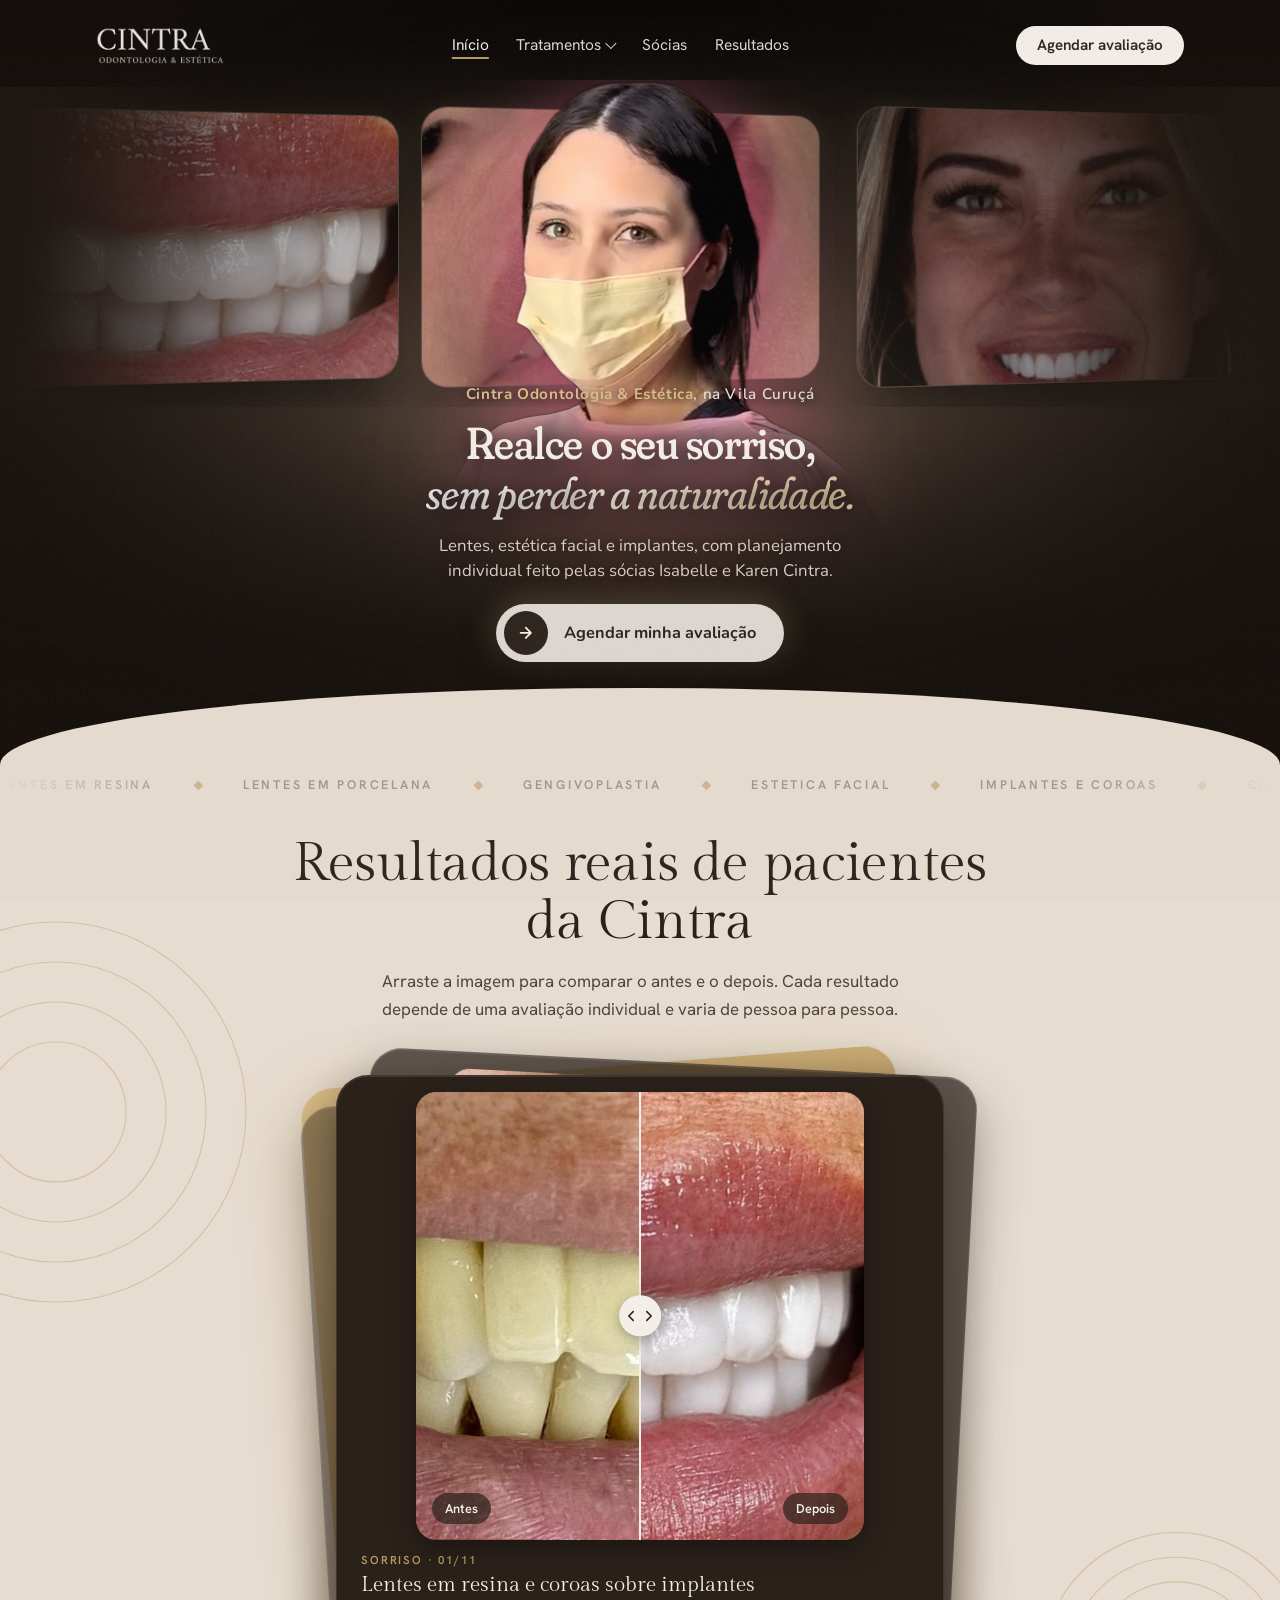
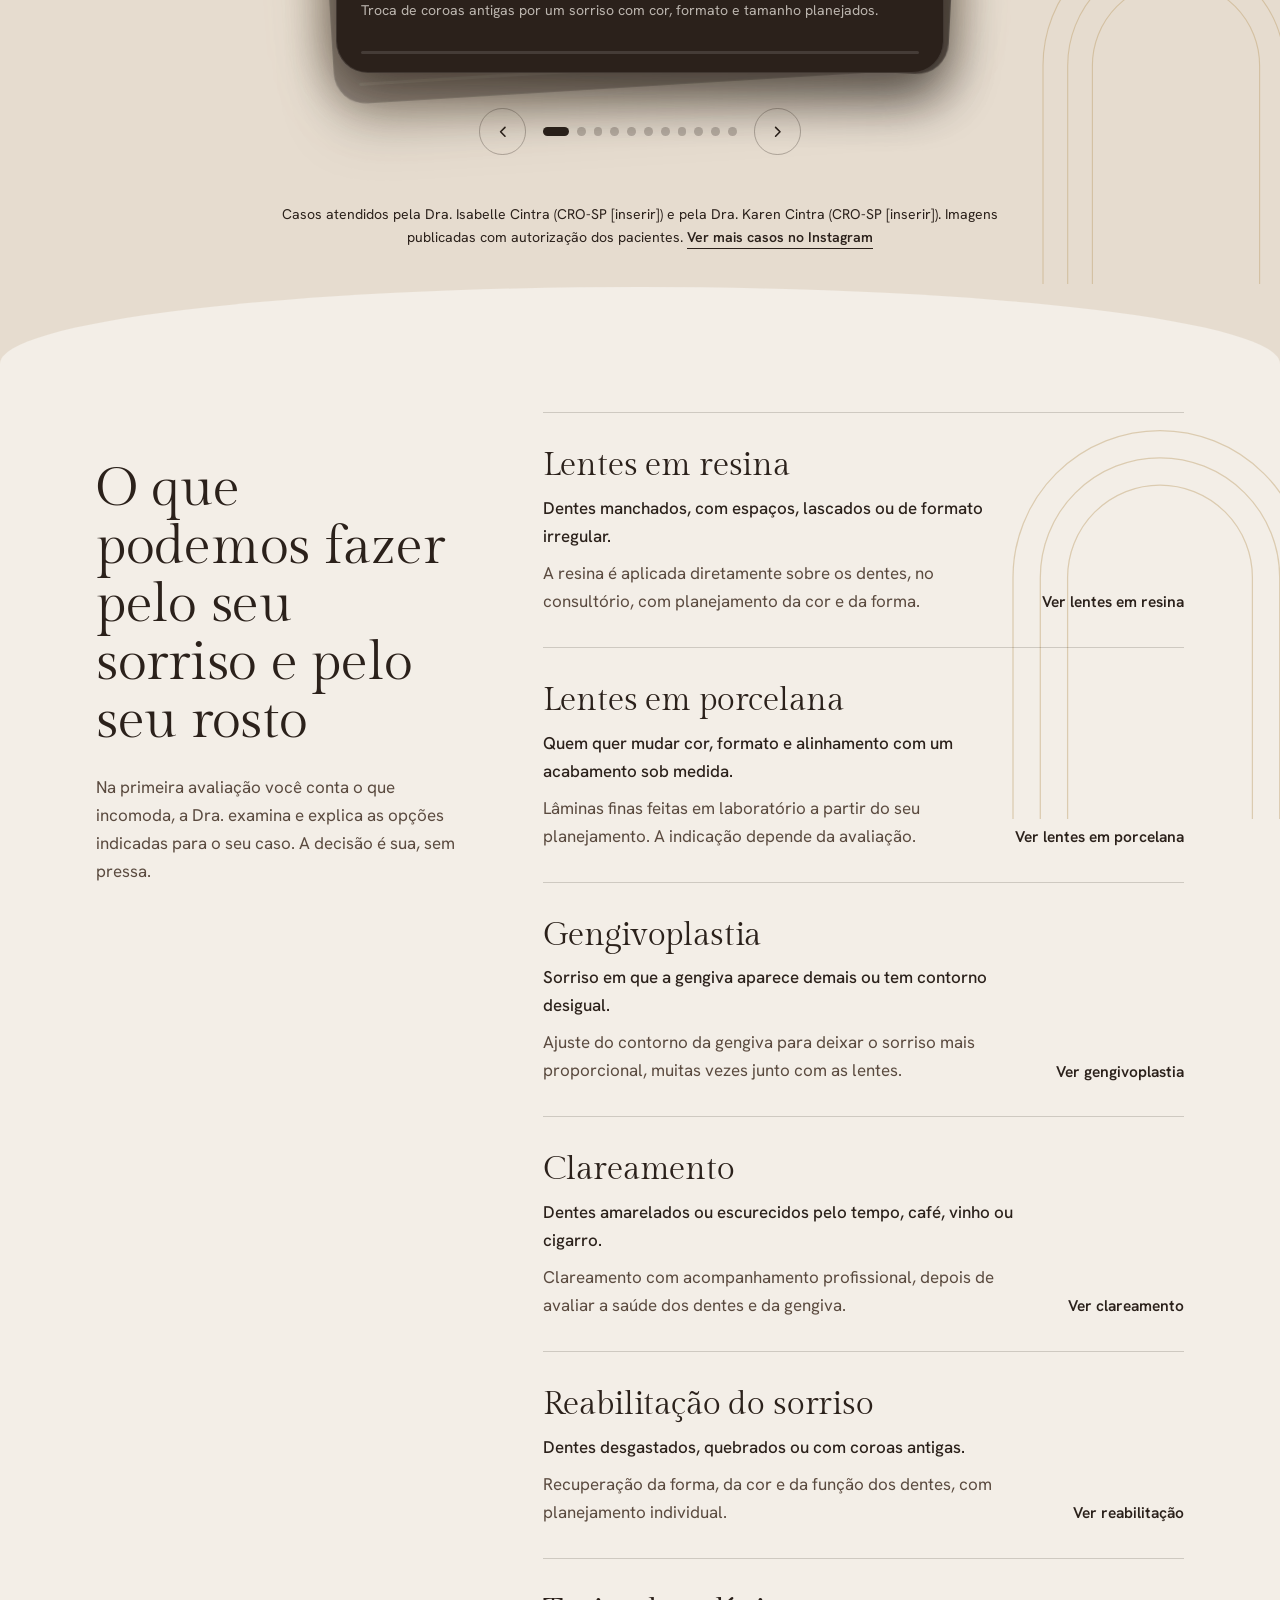
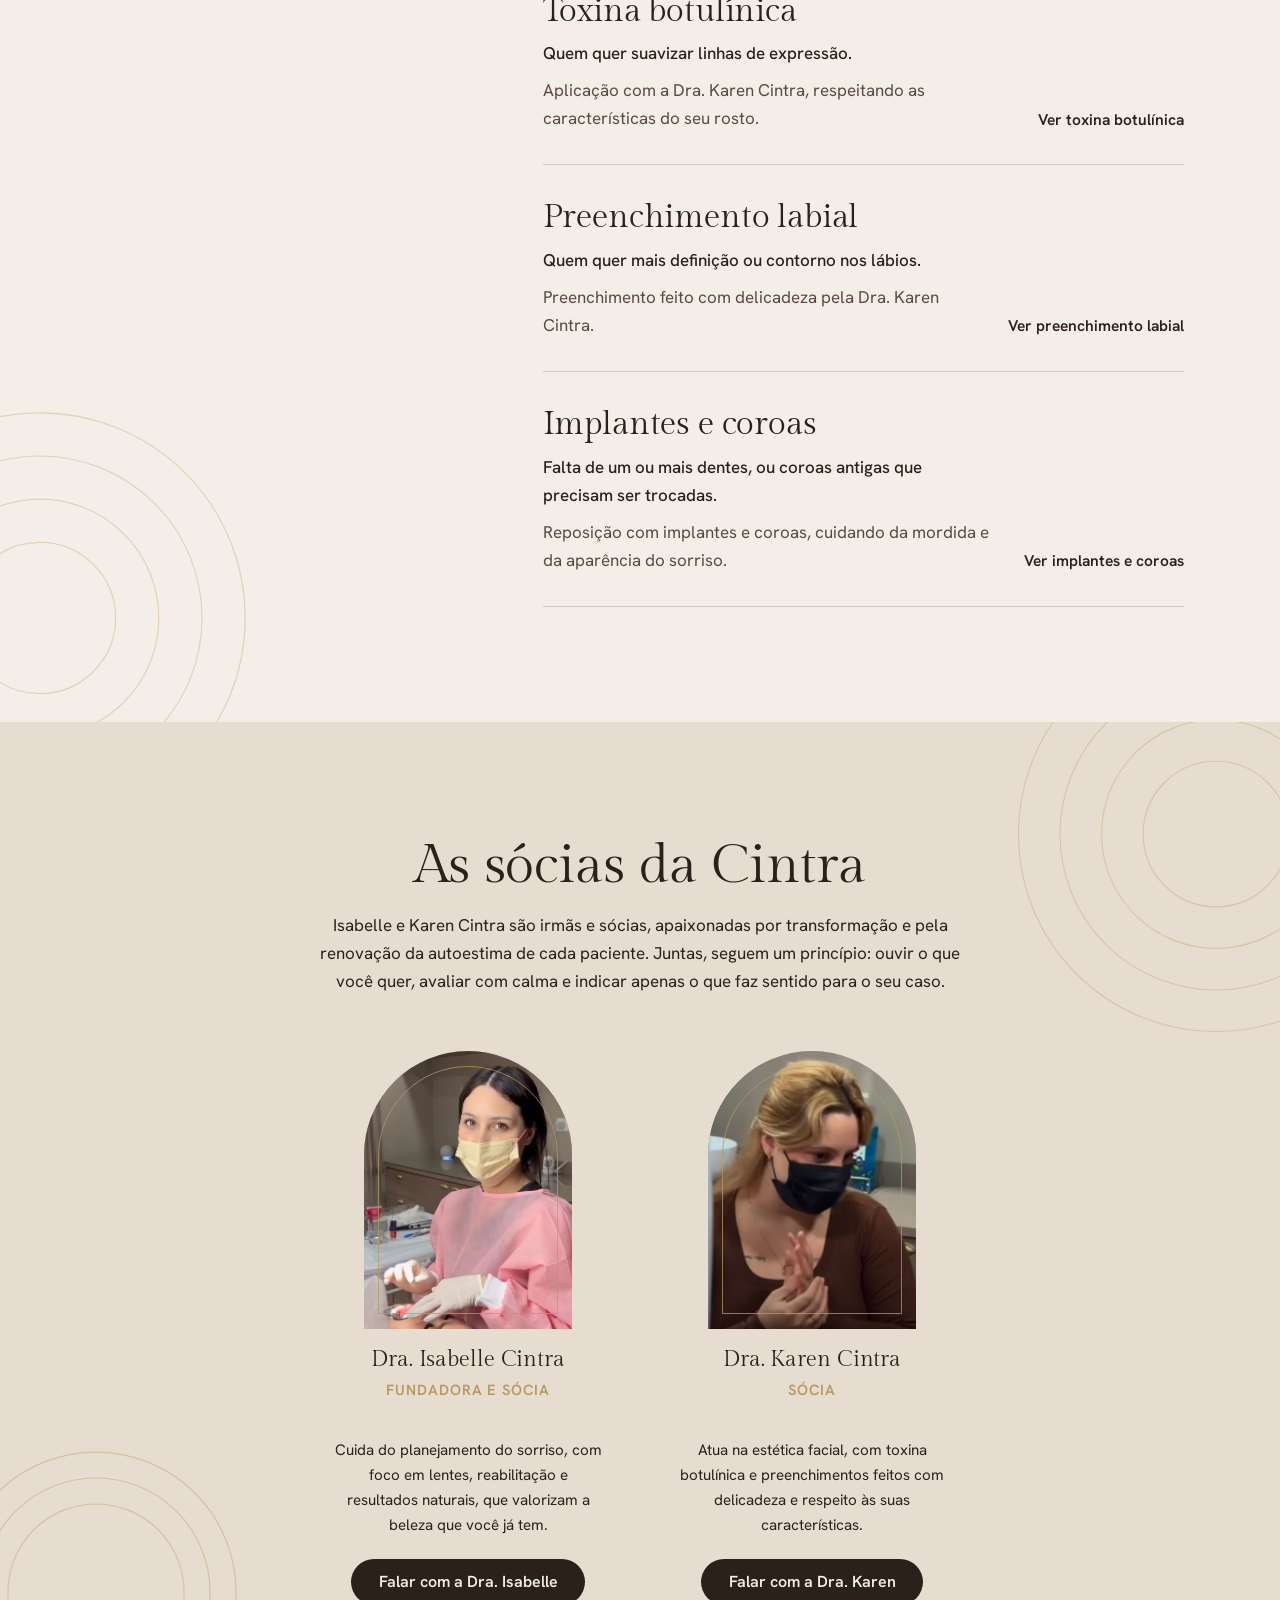
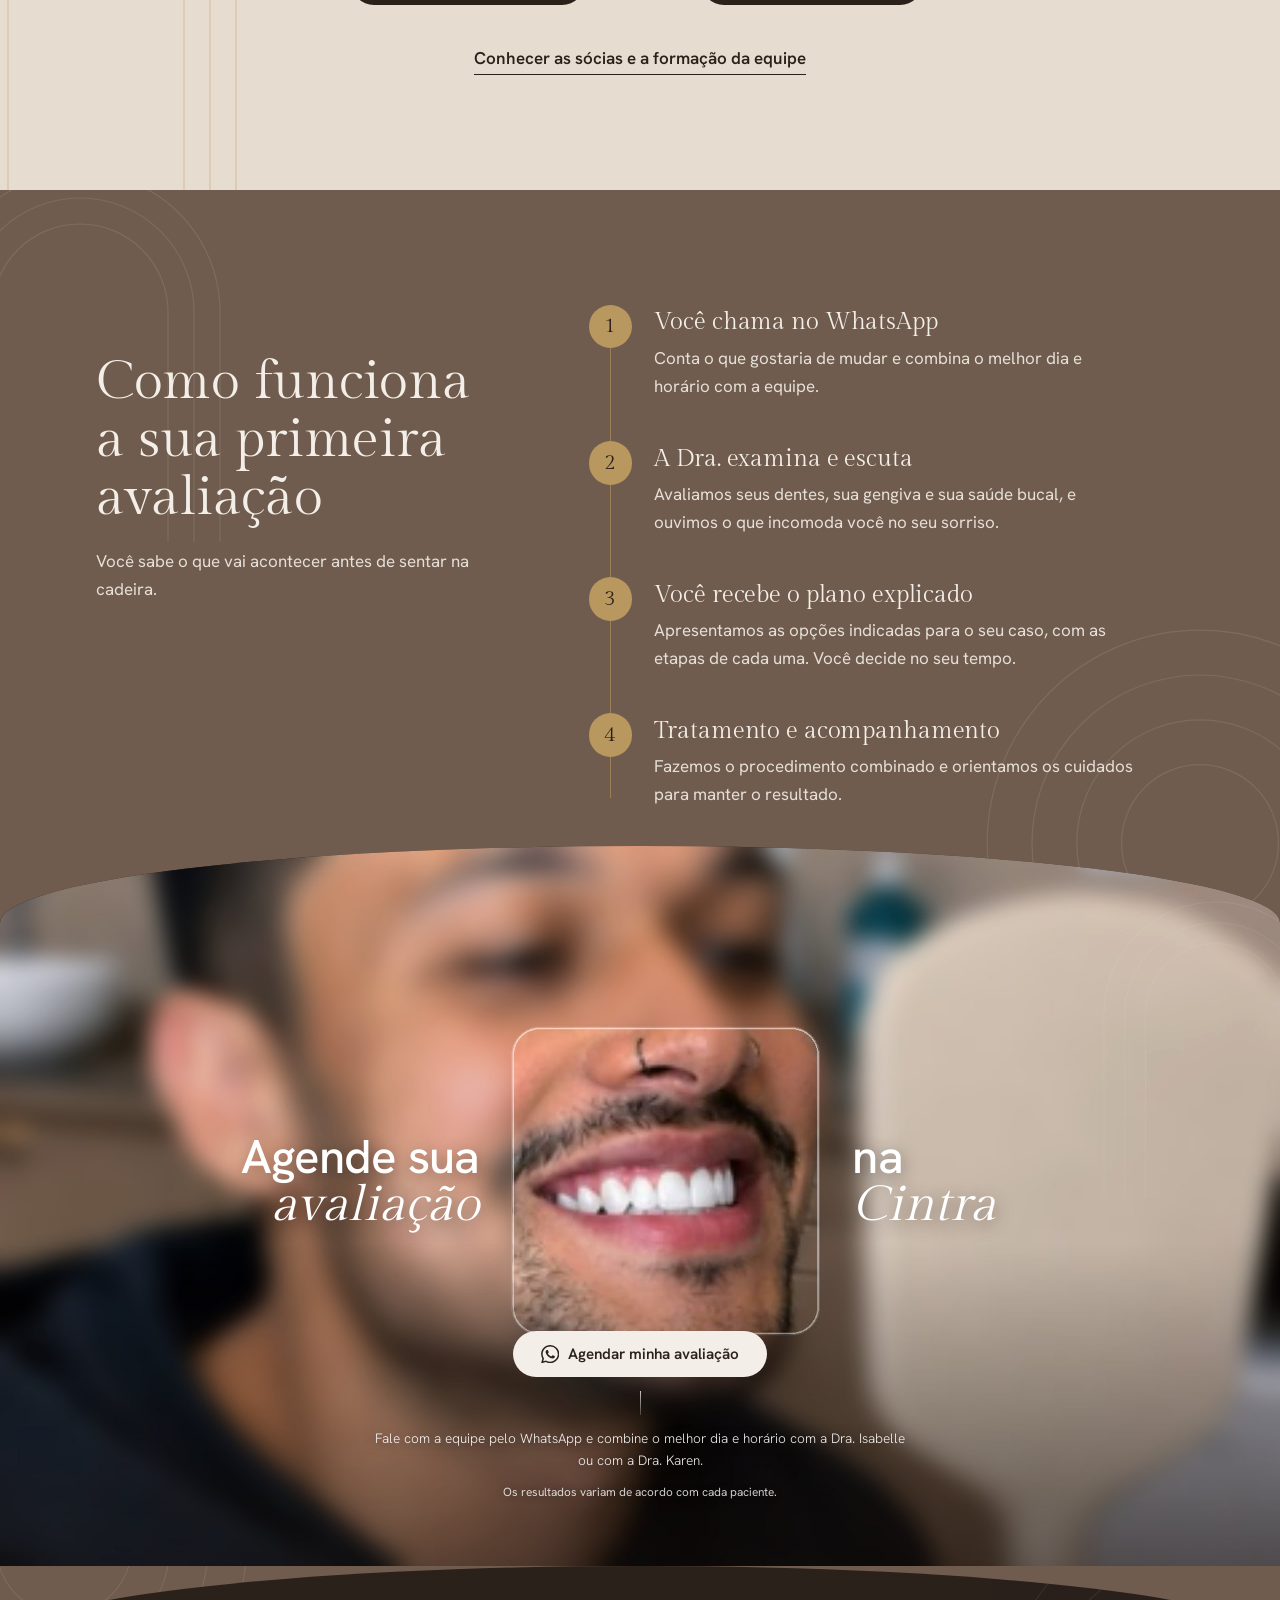
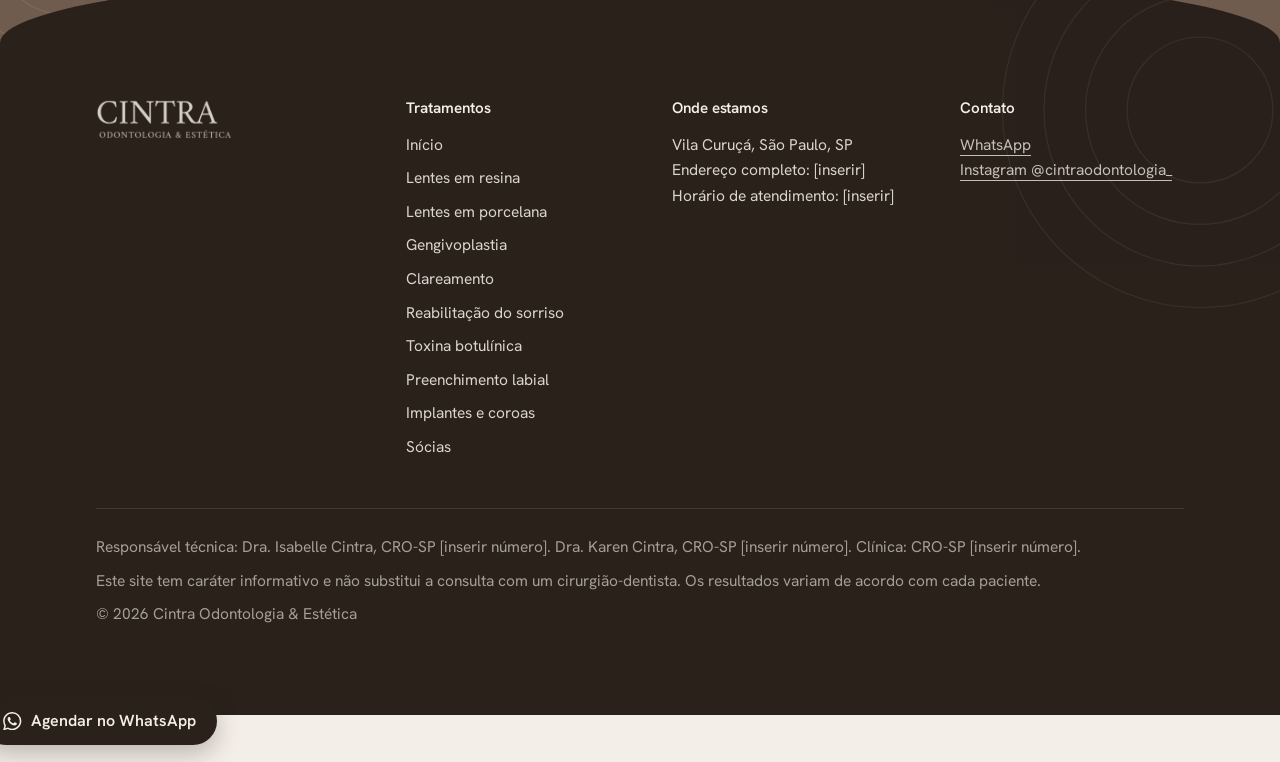
==== commit 3392c71c: "Add files via upload" ====
--- a/index.html
+++ b/index.html
@@ -54,7 +54,7 @@
   <div class="hero-lines"></div>
   <div class="hero-cards" aria-hidden="true"><div class="hero-track"><div class="hero-card"><img src="caso1-depois.jpg" alt="" loading="lazy"></div><div class="hero-card"><img src="caso2-depois.jpg" alt="" loading="lazy"></div><div class="hero-card"><img src="sorriso-depois.jpg" alt="" loading="lazy"></div><div class="hero-card"><img src="labios2-depois.jpg" alt="" loading="lazy"></div><div class="hero-card"><img src="clareamento-depois.jpg" alt="" loading="lazy"></div><div class="hero-card"><img src="caso1-depois.jpg" alt="" loading="lazy"></div><div class="hero-card"><img src="caso2-depois.jpg" alt="" loading="lazy"></div><div class="hero-card"><img src="sorriso-depois.jpg" alt="" loading="lazy"></div><div class="hero-card"><img src="labios2-depois.jpg" alt="" loading="lazy"></div><div class="hero-card"><img src="clareamento-depois.jpg" alt="" loading="lazy"></div></div></div>
   <div class="hero-glow" id="heroGlow"><i class="g2"></i><i class="g1"></i></div>
-  <div class="hero-people"><img src="isabelle-hero.png" alt="Dra. Isabelle Cintra, de braços abertos, no consultório da Cintra" fetchpriority="high"></div>
+  <div class="hero-people"><img src="hero-inicial.png" alt="Dra. Isabelle Cintra atendendo uma paciente no consultório da Cintra" fetchpriority="high"></div>
   <div class="hero-fade"></div>
   <div class="hero-content">
     <div class="hero-main">
--- a/style.css
+++ b/style.css
@@ -98,10 +98,10 @@
 @keyframes glowPulse{from{opacity:.85;transform:translate(-50%,-50%) scale(.96)}to{opacity:1;transform:translate(-50%,-50%) scale(1.06)}}
 .hero-people{position:absolute;bottom:var(--lift);left:50%;transform:translateX(-50%);width:var(--pw);aspect-ratio:1920/1080;z-index:5;pointer-events:none}
 .hero-people img{width:100%;height:100%;object-fit:contain;object-position:bottom center;position:relative;
-  filter:contrast(1.04) saturate(1.04) drop-shadow(0 0 1px rgba(0,0,0,.55)) drop-shadow(0 1.4rem 2.6rem rgba(8,5,3,.75)) drop-shadow(0 0 3rem rgba(217,188,133,.22));
+  filter:contrast(1.04) saturate(1.04) drop-shadow(0 0 1px rgba(0,0,0,.55)) drop-shadow(0 1.2rem 2.4rem rgba(120,30,70,.4)) drop-shadow(0 0 3rem rgba(236,120,160,.28));
   -webkit-mask-image:linear-gradient(to bottom,#000 72%,transparent 99%);mask-image:linear-gradient(to bottom,#000 72%,transparent 99%)}
 .hero-people::before{content:"";position:absolute;left:28%;right:28%;top:4%;bottom:0;z-index:-1;pointer-events:none;
-  background:radial-gradient(ellipse at 50% 48%,rgba(10,6,4,.78) 0%,rgba(10,6,4,.4) 42%,transparent 72%);filter:blur(12px)}
+  background:radial-gradient(ellipse at 50% 44%,rgba(226,98,148,.3) 0%,rgba(168,60,110,.18) 38%,rgba(60,20,40,.1) 58%,transparent 74%);filter:blur(24px)}
 
 .hero-fade{position:absolute;left:0;right:0;bottom:0;height:calc(var(--pw)*.5625*.5 + 2rem);z-index:6;pointer-events:none;background:linear-gradient(to top,rgba(18,12,9,.96) 0%,rgba(18,12,9,.86) 40%,rgba(18,12,9,.45) 72%,rgba(18,12,9,0) 100%)}
 .hero-content{position:relative;z-index:10;width:100%;max-width:82rem;padding-inline:var(--gutter);display:flex;flex-direction:column;align-items:center}
@@ -124,8 +124,8 @@
 .hero-bottom .r{border-right:2px solid rgba(185,152,95,.7);padding-right:.9rem;text-align:right;font-style:italic;max-width:20rem}
 @media(max-width:900px){
   .hero-bottom{display:none}
-  .hero{--pw:106vw;--top:5rem;min-height:calc(var(--top) + var(--pw)*.5625*.49 + 26rem)}
-  .hero-people{bottom:auto;top:var(--top);width:106vw;left:50%}
+  .hero{--pw:250vw;--top:4.5rem;min-height:calc(var(--top) + var(--pw)*.5625*.49 + 21rem)}
+  .hero-people{bottom:auto;top:var(--top);width:250vw;left:50%}
   .hero-cards{bottom:auto;top:calc(var(--top) + var(--pw)*.5625*.12);height:10rem;perspective:800px}
   .hero-card{width:12.5rem;height:8.4rem;border-radius:1.1rem}
   .hero-track{gap:.8rem;animation-duration:30s}
@@ -588,3 +588,62 @@
 .back{display:inline-flex;margin-bottom:1.4rem;font-size:.9rem;opacity:.85;text-decoration:none;color:#E6DCCF}
 .back:hover{text-decoration:underline}
 .phero-photo.small{width:min(100%,21rem)}
+
+/* Cabeçalho das páginas com imagem de fundo */
+.phero{min-height:clamp(33rem,50vw,42rem);display:flex;align-items:center}
+.phero::before{display:none}
+.phero>.wrap{position:relative;z-index:1}
+.phero-grid{display:block}
+.phero-bg{position:absolute;inset:0;z-index:0}
+.phero-bg img{width:100%;height:100%;object-fit:cover;object-position:center;display:block;filter:saturate(1.05) contrast(1.04)}
+.phero-bg::after{content:"";position:absolute;inset:0;pointer-events:none;
+  background:linear-gradient(180deg,#000 0%,rgba(0,0,0,.88) 7%,rgba(0,0,0,.42) 22%,rgba(0,0,0,0) 46%),
+             linear-gradient(90deg,rgba(20,13,9,.93) 0%,rgba(20,13,9,.74) 40%,rgba(20,13,9,.22) 76%,rgba(20,13,9,.12) 100%),
+             linear-gradient(0deg,rgba(20,13,9,.6) 0%,rgba(20,13,9,0) 34%)}
+.phero-bg.cut img{object-fit:contain;object-position:right bottom;filter:contrast(1.04) saturate(1.04) drop-shadow(0 1.4rem 2.6rem rgba(8,5,3,.7))}
+.phero-bg.cut::after{background:linear-gradient(180deg,#000 0%,rgba(0,0,0,.88) 7%,rgba(0,0,0,.42) 22%,rgba(0,0,0,0) 46%),linear-gradient(90deg,rgba(20,13,9,.5) 0%,rgba(20,13,9,0) 55%)}
+.phero-text{max-width:36rem}
+@media(max-width:800px){
+  .phero{min-height:30rem}
+  .phero-bg::after{background:linear-gradient(180deg,#000 0%,rgba(0,0,0,.85) 7%,rgba(0,0,0,.35) 26%,rgba(20,13,9,.55) 60%,rgba(20,13,9,.82) 100%)}
+  .phero-bg.cut img{object-position:center bottom;opacity:.55}
+}
+.phero-bg:not(.cut) img{position:absolute;right:0;top:0;left:auto;width:70%;
+  -webkit-mask-image:linear-gradient(90deg,transparent 0%,#000 38%);mask-image:linear-gradient(90deg,transparent 0%,#000 38%)}
+@media(max-width:800px){.phero-bg:not(.cut) img{width:100%;-webkit-mask-image:none;mask-image:none}}
+
+/* Brilho no botão ao passar o mouse (referência Desfoque Dental) */
+.btn-light,.btn-dark{position:relative;overflow:hidden}
+.btn-light::before,.btn-dark::before{content:"";position:absolute;top:0;left:-100%;width:60%;height:100%;background:linear-gradient(90deg,transparent,rgba(255,255,255,.55),transparent);transform:skewX(-20deg);transition:left .6s;pointer-events:none}
+.btn-light:hover::before,.btn-dark:hover::before{left:150%}
+.phero-bg img{transition:transform .8s ease-out}
+
+/* Hero v2: foto começa no topo, texto sobre a imagem fora do rosto, fade no fim para a próxima seção */
+.phero{min-height:clamp(38rem,54vw,47rem);padding:0;background:#1A130F;align-items:flex-start}
+.phero>.wrap{padding-top:clamp(9rem,14vw,11.5rem);padding-bottom:clamp(7rem,11vw,9rem)}
+.phero + section.curved{margin-top:0;border-radius:0;padding-top:clamp(3rem,6vw,5rem)}
+.phero-bg:not(.cut) img{width:72%;height:100%;object-position:center 30%;
+  -webkit-mask-image:linear-gradient(90deg,transparent 0%,#000 34%);mask-image:linear-gradient(90deg,transparent 0%,#000 34%)}
+.phero-bg::after{background:
+  linear-gradient(180deg,rgba(0,0,0,.6) 0%,rgba(0,0,0,.18) 14%,rgba(0,0,0,0) 28%),
+  linear-gradient(90deg,rgba(20,13,9,.55) 0%,rgba(20,13,9,.28) 38%,rgba(20,13,9,0) 62%),
+  linear-gradient(0deg,rgb(var(--fade)) 0%,rgba(var(--fade),.85) 9%,rgba(var(--fade),0) 34%)}
+.phero-bg.cut::after{background:
+  linear-gradient(180deg,rgba(0,0,0,.6) 0%,rgba(0,0,0,0) 26%),
+  linear-gradient(90deg,rgba(20,13,9,.4) 0%,rgba(20,13,9,0) 55%),
+  linear-gradient(0deg,rgb(var(--fade)) 0%,rgba(var(--fade),.85) 9%,rgba(var(--fade),0) 30%)}
+.phero h1,.phero .sub,.phero .kicker{text-shadow:0 1px 18px rgba(10,6,4,.55)}
+@media(max-width:800px){
+  .phero{min-height:41rem;align-items:flex-end}
+  .phero>.wrap{padding-top:0;padding-bottom:5.5rem}
+  .phero-bg:not(.cut) img{width:100%;height:62%;object-position:center 30%;-webkit-mask-image:linear-gradient(180deg,#000 55%,transparent 100%);mask-image:linear-gradient(180deg,#000 55%,transparent 100%)}
+  .phero-bg::after{background:
+    linear-gradient(180deg,rgba(0,0,0,.55) 0%,rgba(0,0,0,0) 22%),
+    linear-gradient(0deg,rgb(var(--fade)) 0%,rgba(var(--fade),.8) 6%,rgba(var(--fade),0) 16%)}
+  .phero-bg.cut img{height:62%;opacity:1;object-position:center top}
+  .phero-bg.cut::after{background:linear-gradient(180deg,rgba(0,0,0,.55) 0%,rgba(0,0,0,0) 22%),linear-gradient(0deg,rgb(var(--fade)) 0%,rgba(var(--fade),0) 16%)}
+}
+.phero-text{max-width:29rem}.phero .sub{max-width:27rem}.phero h1{max-width:29rem}
+@media(min-width:801px){.phero-bg:not(.cut) img{width:66%}}
+
+.phero{--fade:243,238,231}.phero:has(+ .about){--fade:230,220,207}
